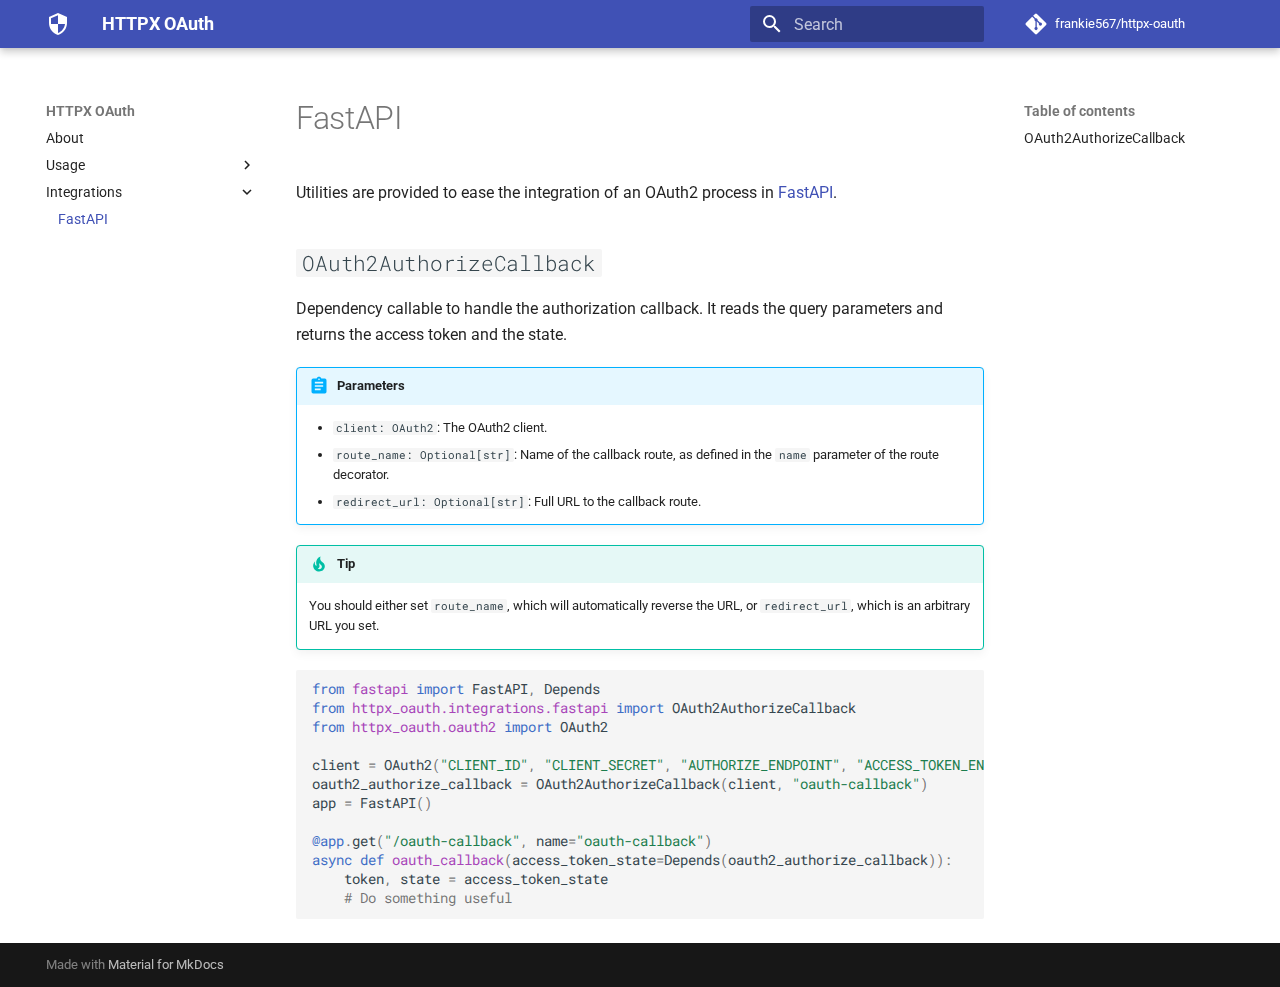
==== fastapi/index.html @ 07e378e4 "Automated deployment: Wed May 15 05:52:45 UTC 2024 f6a1a8c333d5b044964be943998953d3e62684d3" ====
<!doctype html>
<html lang="en" class="no-js">
  <head>
    
      <meta charset="utf-8">
      <meta name="viewport" content="width=device-width,initial-scale=1">
      
        <meta name="description" content="Async OAuth client using HTTPX">
      
      
      
      
        <link rel="prev" href="../oauth2/">
      
      
      
      <link rel="icon" href="../assets/images/favicon.png">
      <meta name="generator" content="mkdocs-1.6.0, mkdocs-material-9.5.22">
    
    
      
        <title>FastAPI - HTTPX OAuth</title>
      
    
    
      <link rel="stylesheet" href="../assets/stylesheets/main.732c4fb1.min.css">
      
        
        <link rel="stylesheet" href="../assets/stylesheets/palette.06af60db.min.css">
      
      


    
    
      
    
    
      
        
        
        <link rel="preconnect" href="https://fonts.gstatic.com" crossorigin>
        <link rel="stylesheet" href="https://fonts.googleapis.com/css?family=Roboto:300,300i,400,400i,700,700i%7CRoboto+Mono:400,400i,700,700i&display=fallback">
        <style>:root{--md-text-font:"Roboto";--md-code-font:"Roboto Mono"}</style>
      
    
    
    <script>__md_scope=new URL("..",location),__md_hash=e=>[...e].reduce((e,_)=>(e<<5)-e+_.charCodeAt(0),0),__md_get=(e,_=localStorage,t=__md_scope)=>JSON.parse(_.getItem(t.pathname+"."+e)),__md_set=(e,_,t=localStorage,a=__md_scope)=>{try{t.setItem(a.pathname+"."+e,JSON.stringify(_))}catch(e){}}</script>
    
      

    
    
    
  </head>
  
  
    
    
    
    
    
    <body dir="ltr" data-md-color-scheme="default" data-md-color-primary="blue-grey" data-md-color-accent="red">
  
    
    <input class="md-toggle" data-md-toggle="drawer" type="checkbox" id="__drawer" autocomplete="off">
    <input class="md-toggle" data-md-toggle="search" type="checkbox" id="__search" autocomplete="off">
    <label class="md-overlay" for="__drawer"></label>
    <div data-md-component="skip">
      
        
        <a href="#fastapi" class="md-skip">
          Skip to content
        </a>
      
    </div>
    <div data-md-component="announce">
      
    </div>
    
    
      

  

<header class="md-header md-header--shadow" data-md-component="header">
  <nav class="md-header__inner md-grid" aria-label="Header">
    <a href=".." title="HTTPX OAuth" class="md-header__button md-logo" aria-label="HTTPX OAuth" data-md-component="logo">
      
  
  <svg xmlns="http://www.w3.org/2000/svg" viewBox="0 0 24 24"><path d="M12 12h7c-.53 4.11-3.28 7.78-7 8.92V12H5V6.3l7-3.11M12 1 3 5v6c0 5.55 3.84 10.73 9 12 5.16-1.27 9-6.45 9-12V5l-9-4Z"/></svg>

    </a>
    <label class="md-header__button md-icon" for="__drawer">
      
      <svg xmlns="http://www.w3.org/2000/svg" viewBox="0 0 24 24"><path d="M3 6h18v2H3V6m0 5h18v2H3v-2m0 5h18v2H3v-2Z"/></svg>
    </label>
    <div class="md-header__title" data-md-component="header-title">
      <div class="md-header__ellipsis">
        <div class="md-header__topic">
          <span class="md-ellipsis">
            HTTPX OAuth
          </span>
        </div>
        <div class="md-header__topic" data-md-component="header-topic">
          <span class="md-ellipsis">
            
              FastAPI
            
          </span>
        </div>
      </div>
    </div>
    
      
    
    
    
    
      <label class="md-header__button md-icon" for="__search">
        
        <svg xmlns="http://www.w3.org/2000/svg" viewBox="0 0 24 24"><path d="M9.5 3A6.5 6.5 0 0 1 16 9.5c0 1.61-.59 3.09-1.56 4.23l.27.27h.79l5 5-1.5 1.5-5-5v-.79l-.27-.27A6.516 6.516 0 0 1 9.5 16 6.5 6.5 0 0 1 3 9.5 6.5 6.5 0 0 1 9.5 3m0 2C7 5 5 7 5 9.5S7 14 9.5 14 14 12 14 9.5 12 5 9.5 5Z"/></svg>
      </label>
      <div class="md-search" data-md-component="search" role="dialog">
  <label class="md-search__overlay" for="__search"></label>
  <div class="md-search__inner" role="search">
    <form class="md-search__form" name="search">
      <input type="text" class="md-search__input" name="query" aria-label="Search" placeholder="Search" autocapitalize="off" autocorrect="off" autocomplete="off" spellcheck="false" data-md-component="search-query" required>
      <label class="md-search__icon md-icon" for="__search">
        
        <svg xmlns="http://www.w3.org/2000/svg" viewBox="0 0 24 24"><path d="M9.5 3A6.5 6.5 0 0 1 16 9.5c0 1.61-.59 3.09-1.56 4.23l.27.27h.79l5 5-1.5 1.5-5-5v-.79l-.27-.27A6.516 6.516 0 0 1 9.5 16 6.5 6.5 0 0 1 3 9.5 6.5 6.5 0 0 1 9.5 3m0 2C7 5 5 7 5 9.5S7 14 9.5 14 14 12 14 9.5 12 5 9.5 5Z"/></svg>
        
        <svg xmlns="http://www.w3.org/2000/svg" viewBox="0 0 24 24"><path d="M20 11v2H8l5.5 5.5-1.42 1.42L4.16 12l7.92-7.92L13.5 5.5 8 11h12Z"/></svg>
      </label>
      <nav class="md-search__options" aria-label="Search">
        
        <button type="reset" class="md-search__icon md-icon" title="Clear" aria-label="Clear" tabindex="-1">
          
          <svg xmlns="http://www.w3.org/2000/svg" viewBox="0 0 24 24"><path d="M19 6.41 17.59 5 12 10.59 6.41 5 5 6.41 10.59 12 5 17.59 6.41 19 12 13.41 17.59 19 19 17.59 13.41 12 19 6.41Z"/></svg>
        </button>
      </nav>
      
    </form>
    <div class="md-search__output">
      <div class="md-search__scrollwrap" data-md-scrollfix>
        <div class="md-search-result" data-md-component="search-result">
          <div class="md-search-result__meta">
            Initializing search
          </div>
          <ol class="md-search-result__list" role="presentation"></ol>
        </div>
      </div>
    </div>
  </div>
</div>
    
    
      <div class="md-header__source">
        <a href="https://github.com/frankie567/httpx-oauth" title="Go to repository" class="md-source" data-md-component="source">
  <div class="md-source__icon md-icon">
    
    <svg xmlns="http://www.w3.org/2000/svg" viewBox="0 0 448 512"><!--! Font Awesome Free 6.5.2 by @fontawesome - https://fontawesome.com License - https://fontawesome.com/license/free (Icons: CC BY 4.0, Fonts: SIL OFL 1.1, Code: MIT License) Copyright 2024 Fonticons, Inc.--><path d="M439.55 236.05 244 40.45a28.87 28.87 0 0 0-40.81 0l-40.66 40.63 51.52 51.52c27.06-9.14 52.68 16.77 43.39 43.68l49.66 49.66c34.23-11.8 61.18 31 35.47 56.69-26.49 26.49-70.21-2.87-56-37.34L240.22 199v121.85c25.3 12.54 22.26 41.85 9.08 55a34.34 34.34 0 0 1-48.55 0c-17.57-17.6-11.07-46.91 11.25-56v-123c-20.8-8.51-24.6-30.74-18.64-45L142.57 101 8.45 235.14a28.86 28.86 0 0 0 0 40.81l195.61 195.6a28.86 28.86 0 0 0 40.8 0l194.69-194.69a28.86 28.86 0 0 0 0-40.81z"/></svg>
  </div>
  <div class="md-source__repository">
    frankie567/httpx-oauth
  </div>
</a>
      </div>
    
  </nav>
  
</header>
    
    <div class="md-container" data-md-component="container">
      
      
        
          
        
      
      <main class="md-main" data-md-component="main">
        <div class="md-main__inner md-grid">
          
            
              
              <div class="md-sidebar md-sidebar--primary" data-md-component="sidebar" data-md-type="navigation" >
                <div class="md-sidebar__scrollwrap">
                  <div class="md-sidebar__inner">
                    



<nav class="md-nav md-nav--primary" aria-label="Navigation" data-md-level="0">
  <label class="md-nav__title" for="__drawer">
    <a href=".." title="HTTPX OAuth" class="md-nav__button md-logo" aria-label="HTTPX OAuth" data-md-component="logo">
      
  
  <svg xmlns="http://www.w3.org/2000/svg" viewBox="0 0 24 24"><path d="M12 12h7c-.53 4.11-3.28 7.78-7 8.92V12H5V6.3l7-3.11M12 1 3 5v6c0 5.55 3.84 10.73 9 12 5.16-1.27 9-6.45 9-12V5l-9-4Z"/></svg>

    </a>
    HTTPX OAuth
  </label>
  
    <div class="md-nav__source">
      <a href="https://github.com/frankie567/httpx-oauth" title="Go to repository" class="md-source" data-md-component="source">
  <div class="md-source__icon md-icon">
    
    <svg xmlns="http://www.w3.org/2000/svg" viewBox="0 0 448 512"><!--! Font Awesome Free 6.5.2 by @fontawesome - https://fontawesome.com License - https://fontawesome.com/license/free (Icons: CC BY 4.0, Fonts: SIL OFL 1.1, Code: MIT License) Copyright 2024 Fonticons, Inc.--><path d="M439.55 236.05 244 40.45a28.87 28.87 0 0 0-40.81 0l-40.66 40.63 51.52 51.52c27.06-9.14 52.68 16.77 43.39 43.68l49.66 49.66c34.23-11.8 61.18 31 35.47 56.69-26.49 26.49-70.21-2.87-56-37.34L240.22 199v121.85c25.3 12.54 22.26 41.85 9.08 55a34.34 34.34 0 0 1-48.55 0c-17.57-17.6-11.07-46.91 11.25-56v-123c-20.8-8.51-24.6-30.74-18.64-45L142.57 101 8.45 235.14a28.86 28.86 0 0 0 0 40.81l195.61 195.6a28.86 28.86 0 0 0 40.8 0l194.69-194.69a28.86 28.86 0 0 0 0-40.81z"/></svg>
  </div>
  <div class="md-source__repository">
    frankie567/httpx-oauth
  </div>
</a>
    </div>
  
  <ul class="md-nav__list" data-md-scrollfix>
    
      
      
  
  
  
  
    <li class="md-nav__item">
      <a href=".." class="md-nav__link">
        
  
  <span class="md-ellipsis">
    About
  </span>
  

      </a>
    </li>
  

    
      
      
  
  
  
  
    
    
    
    
    <li class="md-nav__item md-nav__item--nested">
      
        
        
        <input class="md-nav__toggle md-toggle " type="checkbox" id="__nav_2" >
        
          
          <label class="md-nav__link" for="__nav_2" id="__nav_2_label" tabindex="0">
            
  
  <span class="md-ellipsis">
    Usage
  </span>
  

            <span class="md-nav__icon md-icon"></span>
          </label>
        
        <nav class="md-nav" data-md-level="1" aria-labelledby="__nav_2_label" aria-expanded="false">
          <label class="md-nav__title" for="__nav_2">
            <span class="md-nav__icon md-icon"></span>
            Usage
          </label>
          <ul class="md-nav__list" data-md-scrollfix>
            
              
                
  
  
  
  
    <li class="md-nav__item">
      <a href="../oauth2/" class="md-nav__link">
        
  
  <span class="md-ellipsis">
    OAuth2
  </span>
  

      </a>
    </li>
  

              
            
          </ul>
        </nav>
      
    </li>
  

    
      
      
  
  
    
  
  
  
    
    
    
    
    <li class="md-nav__item md-nav__item--active md-nav__item--nested">
      
        
        
        <input class="md-nav__toggle md-toggle " type="checkbox" id="__nav_3" checked>
        
          
          <label class="md-nav__link" for="__nav_3" id="__nav_3_label" tabindex="0">
            
  
  <span class="md-ellipsis">
    Integrations
  </span>
  

            <span class="md-nav__icon md-icon"></span>
          </label>
        
        <nav class="md-nav" data-md-level="1" aria-labelledby="__nav_3_label" aria-expanded="true">
          <label class="md-nav__title" for="__nav_3">
            <span class="md-nav__icon md-icon"></span>
            Integrations
          </label>
          <ul class="md-nav__list" data-md-scrollfix>
            
              
                
  
  
    
  
  
  
    <li class="md-nav__item md-nav__item--active">
      
      <input class="md-nav__toggle md-toggle" type="checkbox" id="__toc">
      
      
        
      
      
        <label class="md-nav__link md-nav__link--active" for="__toc">
          
  
  <span class="md-ellipsis">
    FastAPI
  </span>
  

          <span class="md-nav__icon md-icon"></span>
        </label>
      
      <a href="./" class="md-nav__link md-nav__link--active">
        
  
  <span class="md-ellipsis">
    FastAPI
  </span>
  

      </a>
      
        

<nav class="md-nav md-nav--secondary" aria-label="Table of contents">
  
  
  
    
  
  
    <label class="md-nav__title" for="__toc">
      <span class="md-nav__icon md-icon"></span>
      Table of contents
    </label>
    <ul class="md-nav__list" data-md-component="toc" data-md-scrollfix>
      
        <li class="md-nav__item">
  <a href="#oauth2authorizecallback" class="md-nav__link">
    <span class="md-ellipsis">
      OAuth2AuthorizeCallback
    </span>
  </a>
  
</li>
      
    </ul>
  
</nav>
      
    </li>
  

              
            
          </ul>
        </nav>
      
    </li>
  

    
  </ul>
</nav>
                  </div>
                </div>
              </div>
            
            
              
              <div class="md-sidebar md-sidebar--secondary" data-md-component="sidebar" data-md-type="toc" >
                <div class="md-sidebar__scrollwrap">
                  <div class="md-sidebar__inner">
                    

<nav class="md-nav md-nav--secondary" aria-label="Table of contents">
  
  
  
    
  
  
    <label class="md-nav__title" for="__toc">
      <span class="md-nav__icon md-icon"></span>
      Table of contents
    </label>
    <ul class="md-nav__list" data-md-component="toc" data-md-scrollfix>
      
        <li class="md-nav__item">
  <a href="#oauth2authorizecallback" class="md-nav__link">
    <span class="md-ellipsis">
      OAuth2AuthorizeCallback
    </span>
  </a>
  
</li>
      
    </ul>
  
</nav>
                  </div>
                </div>
              </div>
            
          
          
            <div class="md-content" data-md-component="content">
              <article class="md-content__inner md-typeset">
                
                  


<h1 id="fastapi">FastAPI<a class="headerlink" href="#fastapi" title="Permanent link">&para;</a></h1>
<p>Utilities are provided to ease the integration of an OAuth2 process in <a href="https://fastapi.tiangolo.com/">FastAPI</a>.</p>
<h2 id="oauth2authorizecallback"><code>OAuth2AuthorizeCallback</code><a class="headerlink" href="#oauth2authorizecallback" title="Permanent link">&para;</a></h2>
<p>Dependency callable to handle the authorization callback. It reads the query parameters and returns the access token and the state.</p>
<div class="admonition abstract">
<p class="admonition-title">Parameters</p>
<ul>
<li><code>client: OAuth2</code>: The OAuth2 client.</li>
<li><code>route_name: Optional[str]</code>: Name of the callback route, as defined in the <code>name</code> parameter of the route decorator.</li>
<li><code>redirect_url: Optional[str]</code>: Full URL to the callback route.</li>
</ul>
</div>
<div class="admonition tip">
<p class="admonition-title">Tip</p>
<p>You should either set <code>route_name</code>, which will automatically reverse the URL, or <code>redirect_url</code>, which is an arbitrary URL you set.</p>
</div>
<div class="highlight"><pre><span></span><code><span class="kn">from</span> <span class="nn">fastapi</span> <span class="kn">import</span> <span class="n">FastAPI</span><span class="p">,</span> <span class="n">Depends</span>
<span class="kn">from</span> <span class="nn">httpx_oauth.integrations.fastapi</span> <span class="kn">import</span> <span class="n">OAuth2AuthorizeCallback</span>
<span class="kn">from</span> <span class="nn">httpx_oauth.oauth2</span> <span class="kn">import</span> <span class="n">OAuth2</span>

<span class="n">client</span> <span class="o">=</span> <span class="n">OAuth2</span><span class="p">(</span><span class="s2">&quot;CLIENT_ID&quot;</span><span class="p">,</span> <span class="s2">&quot;CLIENT_SECRET&quot;</span><span class="p">,</span> <span class="s2">&quot;AUTHORIZE_ENDPOINT&quot;</span><span class="p">,</span> <span class="s2">&quot;ACCESS_TOKEN_ENDPOINT&quot;</span><span class="p">)</span>
<span class="n">oauth2_authorize_callback</span> <span class="o">=</span> <span class="n">OAuth2AuthorizeCallback</span><span class="p">(</span><span class="n">client</span><span class="p">,</span> <span class="s2">&quot;oauth-callback&quot;</span><span class="p">)</span>
<span class="n">app</span> <span class="o">=</span> <span class="n">FastAPI</span><span class="p">()</span>

<span class="nd">@app</span><span class="o">.</span><span class="n">get</span><span class="p">(</span><span class="s2">&quot;/oauth-callback&quot;</span><span class="p">,</span> <span class="n">name</span><span class="o">=</span><span class="s2">&quot;oauth-callback&quot;</span><span class="p">)</span>
<span class="k">async</span> <span class="k">def</span> <span class="nf">oauth_callback</span><span class="p">(</span><span class="n">access_token_state</span><span class="o">=</span><span class="n">Depends</span><span class="p">(</span><span class="n">oauth2_authorize_callback</span><span class="p">)):</span>
    <span class="n">token</span><span class="p">,</span> <span class="n">state</span> <span class="o">=</span> <span class="n">access_token_state</span>
    <span class="c1"># Do something useful</span>
</code></pre></div>












                
              </article>
            </div>
          
          
<script>var target=document.getElementById(location.hash.slice(1));target&&target.name&&(target.checked=target.name.startsWith("__tabbed_"))</script>
        </div>
        
      </main>
      
        <footer class="md-footer">
  
  <div class="md-footer-meta md-typeset">
    <div class="md-footer-meta__inner md-grid">
      <div class="md-copyright">
  
  
    Made with
    <a href="https://squidfunk.github.io/mkdocs-material/" target="_blank" rel="noopener">
      Material for MkDocs
    </a>
  
</div>
      
    </div>
  </div>
</footer>
      
    </div>
    <div class="md-dialog" data-md-component="dialog">
      <div class="md-dialog__inner md-typeset"></div>
    </div>
    
    
    <script id="__config" type="application/json">{"base": "..", "features": [], "search": "../assets/javascripts/workers/search.b8dbb3d2.min.js", "translations": {"clipboard.copied": "Copied to clipboard", "clipboard.copy": "Copy to clipboard", "search.result.more.one": "1 more on this page", "search.result.more.other": "# more on this page", "search.result.none": "No matching documents", "search.result.one": "1 matching document", "search.result.other": "# matching documents", "search.result.placeholder": "Type to start searching", "search.result.term.missing": "Missing", "select.version": "Select version"}}</script>
    
    
      <script src="../assets/javascripts/bundle.5cfa9459.min.js"></script>
      
    
  </body>
</html>
---- assets/stylesheets/main.732c4fb1.min.css ----
@charset "UTF-8";html{-webkit-text-size-adjust:none;-moz-text-size-adjust:none;text-size-adjust:none;box-sizing:border-box}*,:after,:before{box-sizing:inherit}@media (prefers-reduced-motion){*,:after,:before{transition:none!important}}body{margin:0}a,button,input,label{-webkit-tap-highlight-color:transparent}a{color:inherit;text-decoration:none}hr{border:0;box-sizing:initial;display:block;height:.05rem;overflow:visible;padding:0}small{font-size:80%}sub,sup{line-height:1em}img{border-style:none}table{border-collapse:initial;border-spacing:0}td,th{font-weight:400;vertical-align:top}button{background:#0000;border:0;font-family:inherit;font-size:inherit;margin:0;padding:0}input{border:0;outline:none}:root{--md-primary-fg-color:#4051b5;--md-primary-fg-color--light:#5d6cc0;--md-primary-fg-color--dark:#303fa1;--md-primary-bg-color:#fff;--md-primary-bg-color--light:#ffffffb3;--md-accent-fg-color:#526cfe;--md-accent-fg-color--transparent:#526cfe1a;--md-accent-bg-color:#fff;--md-accent-bg-color--light:#ffffffb3}[data-md-color-scheme=default]{color-scheme:light}[data-md-color-scheme=default] img[src$="#gh-dark-mode-only"],[data-md-color-scheme=default] img[src$="#only-dark"]{display:none}:root,[data-md-color-scheme=default]{--md-hue:225deg;--md-default-fg-color:#000000de;--md-default-fg-color--light:#0000008a;--md-default-fg-color--lighter:#00000052;--md-default-fg-color--lightest:#00000012;--md-default-bg-color:#fff;--md-default-bg-color--light:#ffffffb3;--md-default-bg-color--lighter:#ffffff4d;--md-default-bg-color--lightest:#ffffff1f;--md-code-fg-color:#36464e;--md-code-bg-color:#f5f5f5;--md-code-hl-color:#4287ff;--md-code-hl-color--light:#4287ff1a;--md-code-hl-number-color:#d52a2a;--md-code-hl-special-color:#db1457;--md-code-hl-function-color:#a846b9;--md-code-hl-constant-color:#6e59d9;--md-code-hl-keyword-color:#3f6ec6;--md-code-hl-string-color:#1c7d4d;--md-code-hl-name-color:var(--md-code-fg-color);--md-code-hl-operator-color:var(--md-default-fg-color--light);--md-code-hl-punctuation-color:var(--md-default-fg-color--light);--md-code-hl-comment-color:var(--md-default-fg-color--light);--md-code-hl-generic-color:var(--md-default-fg-color--light);--md-code-hl-variable-color:var(--md-default-fg-color--light);--md-typeset-color:var(--md-default-fg-color);--md-typeset-a-color:var(--md-primary-fg-color);--md-typeset-del-color:#f5503d26;--md-typeset-ins-color:#0bd57026;--md-typeset-kbd-color:#fafafa;--md-typeset-kbd-accent-color:#fff;--md-typeset-kbd-border-color:#b8b8b8;--md-typeset-mark-color:#ffff0080;--md-typeset-table-color:#0000001f;--md-typeset-table-color--light:rgba(0,0,0,.035);--md-admonition-fg-color:var(--md-default-fg-color);--md-admonition-bg-color:var(--md-default-bg-color);--md-warning-fg-color:#000000de;--md-warning-bg-color:#ff9;--md-footer-fg-color:#fff;--md-footer-fg-color--light:#ffffffb3;--md-footer-fg-color--lighter:#ffffff73;--md-footer-bg-color:#000000de;--md-footer-bg-color--dark:#00000052;--md-shadow-z1:0 0.2rem 0.5rem #0000000d,0 0 0.05rem #0000001a;--md-shadow-z2:0 0.2rem 0.5rem #0000001a,0 0 0.05rem #00000040;--md-shadow-z3:0 0.2rem 0.5rem #0003,0 0 0.05rem #00000059}.md-icon svg{fill:currentcolor;display:block;height:1.2rem;width:1.2rem}body{-webkit-font-smoothing:antialiased;-moz-osx-font-smoothing:grayscale;--md-text-font-family:var(--md-text-font,_),-apple-system,BlinkMacSystemFont,Helvetica,Arial,sans-serif;--md-code-font-family:var(--md-code-font,_),SFMono-Regular,Consolas,Menlo,monospace}aside,body,input{font-feature-settings:"kern","liga";color:var(--md-typeset-color);font-family:var(--md-text-font-family)}code,kbd,pre{font-feature-settings:"kern";font-family:var(--md-code-font-family)}:root{--md-typeset-table-sort-icon:url('data:image/svg+xml;charset=utf-8,<svg xmlns="http://www.w3.org/2000/svg" viewBox="0 0 24 24"><path d="m18 21-4-4h3V7h-3l4-4 4 4h-3v10h3M2 19v-2h10v2M2 13v-2h7v2M2 7V5h4v2H2Z"/></svg>');--md-typeset-table-sort-icon--asc:url('data:image/svg+xml;charset=utf-8,<svg xmlns="http://www.w3.org/2000/svg" viewBox="0 0 24 24"><path d="M19 17h3l-4 4-4-4h3V3h2M2 17h10v2H2M6 5v2H2V5m0 6h7v2H2v-2Z"/></svg>');--md-typeset-table-sort-icon--desc:url('data:image/svg+xml;charset=utf-8,<svg xmlns="http://www.w3.org/2000/svg" viewBox="0 0 24 24"><path d="M19 7h3l-4-4-4 4h3v14h2M2 17h10v2H2M6 5v2H2V5m0 6h7v2H2v-2Z"/></svg>')}.md-typeset{-webkit-print-color-adjust:exact;color-adjust:exact;font-size:.8rem;line-height:1.6}@media print{.md-typeset{font-size:.68rem}}.md-typeset blockquote,.md-typeset dl,.md-typeset figure,.md-typeset ol,.md-typeset pre,.md-typeset ul{margin-bottom:1em;margin-top:1em}.md-typeset h1{color:var(--md-default-fg-color--light);font-size:2em;line-height:1.3;margin:0 0 1.25em}.md-typeset h1,.md-typeset h2{font-weight:300;letter-spacing:-.01em}.md-typeset h2{font-size:1.5625em;line-height:1.4;margin:1.6em 0 .64em}.md-typeset h3{font-size:1.25em;font-weight:400;letter-spacing:-.01em;line-height:1.5;margin:1.6em 0 .8em}.md-typeset h2+h3{margin-top:.8em}.md-typeset h4{font-weight:700;letter-spacing:-.01em;margin:1em 0}.md-typeset h5,.md-typeset h6{color:var(--md-default-fg-color--light);font-size:.8em;font-weight:700;letter-spacing:-.01em;margin:1.25em 0}.md-typeset h5{text-transform:uppercase}.md-typeset hr{border-bottom:.05rem solid var(--md-default-fg-color--lightest);display:flow-root;margin:1.5em 0}.md-typeset a{color:var(--md-typeset-a-color);word-break:break-word}.md-typeset a,.md-typeset a:before{transition:color 125ms}.md-typeset a:focus,.md-typeset a:hover{color:var(--md-accent-fg-color)}.md-typeset a:focus code,.md-typeset a:hover code{background-color:var(--md-accent-fg-color--transparent)}.md-typeset a code{color:currentcolor;transition:background-color 125ms}.md-typeset a.focus-visible{outline-color:var(--md-accent-fg-color);outline-offset:.2rem}.md-typeset code,.md-typeset kbd,.md-typeset pre{color:var(--md-code-fg-color);direction:ltr;font-variant-ligatures:none}@media print{.md-typeset code,.md-typeset kbd,.md-typeset pre{white-space:pre-wrap}}.md-typeset code{background-color:var(--md-code-bg-color);border-radius:.1rem;-webkit-box-decoration-break:clone;box-decoration-break:clone;font-size:.85em;padding:0 .2941176471em;word-break:break-word}.md-typeset code:not(.focus-visible){-webkit-tap-highlight-color:transparent;outline:none}.md-typeset pre{display:flow-root;line-height:1.4;position:relative}.md-typeset pre>code{-webkit-box-decoration-break:slice;box-decoration-break:slice;box-shadow:none;display:block;margin:0;outline-color:var(--md-accent-fg-color);overflow:auto;padding:.7720588235em 1.1764705882em;scrollbar-color:var(--md-default-fg-color--lighter) #0000;scrollbar-width:thin;touch-action:auto;word-break:normal}.md-typeset pre>code:hover{scrollbar-color:var(--md-accent-fg-color) #0000}.md-typeset pre>code::-webkit-scrollbar{height:.2rem;width:.2rem}.md-typeset pre>code::-webkit-scrollbar-thumb{background-color:var(--md-default-fg-color--lighter)}.md-typeset pre>code::-webkit-scrollbar-thumb:hover{background-color:var(--md-accent-fg-color)}.md-typeset kbd{background-color:var(--md-typeset-kbd-color);border-radius:.1rem;box-shadow:0 .1rem 0 .05rem var(--md-typeset-kbd-border-color),0 .1rem 0 var(--md-typeset-kbd-border-color),0 -.1rem .2rem var(--md-typeset-kbd-accent-color) inset;color:var(--md-default-fg-color);display:inline-block;font-size:.75em;padding:0 .6666666667em;vertical-align:text-top;word-break:break-word}.md-typeset mark{background-color:var(--md-typeset-mark-color);-webkit-box-decoration-break:clone;box-decoration-break:clone;color:inherit;word-break:break-word}.md-typeset abbr{border-bottom:.05rem dotted var(--md-default-fg-color--light);cursor:help;text-decoration:none}.md-typeset small{opacity:.75}[dir=ltr] .md-typeset sub,[dir=ltr] .md-typeset sup{margin-left:.078125em}[dir=rtl] .md-typeset sub,[dir=rtl] .md-typeset sup{margin-right:.078125em}[dir=ltr] .md-typeset blockquote{padding-left:.6rem}[dir=rtl] .md-typeset blockquote{padding-right:.6rem}[dir=ltr] .md-typeset blockquote{border-left:.2rem solid var(--md-default-fg-color--lighter)}[dir=rtl] .md-typeset blockquote{border-right:.2rem solid var(--md-default-fg-color--lighter)}.md-typeset blockquote{color:var(--md-default-fg-color--light);margin-left:0;margin-right:0}.md-typeset ul{list-style-type:disc}[dir=ltr] .md-typeset ol,[dir=ltr] .md-typeset ul{margin-left:.625em}[dir=rtl] .md-typeset ol,[dir=rtl] .md-typeset ul{margin-right:.625em}.md-typeset ol,.md-typeset ul{padding:0}.md-typeset ol:not([hidden]),.md-typeset ul:not([hidden]){display:flow-root}.md-typeset ol ol,.md-typeset ul ol{list-style-type:lower-alpha}.md-typeset ol ol ol,.md-typeset ul ol ol{list-style-type:lower-roman}[dir=ltr] .md-typeset ol li,[dir=ltr] .md-typeset ul li{margin-left:1.25em}[dir=rtl] .md-typeset ol li,[dir=rtl] .md-typeset ul li{margin-right:1.25em}.md-typeset ol li,.md-typeset ul li{margin-bottom:.5em}.md-typeset ol li blockquote,.md-typeset ol li p,.md-typeset ul li blockquote,.md-typeset ul li p{margin:.5em 0}.md-typeset ol li:last-child,.md-typeset ul li:last-child{margin-bottom:0}[dir=ltr] .md-typeset ol li ol,[dir=ltr] .md-typeset ol li ul,[dir=ltr] .md-typeset ul li ol,[dir=ltr] .md-typeset ul li ul{margin-left:.625em}[dir=rtl] .md-typeset ol li ol,[dir=rtl] .md-typeset ol li ul,[dir=rtl] .md-typeset ul li ol,[dir=rtl] .md-typeset ul li ul{margin-right:.625em}.md-typeset ol li ol,.md-typeset ol li ul,.md-typeset ul li ol,.md-typeset ul li ul{margin-bottom:.5em;margin-top:.5em}[dir=ltr] .md-typeset dd{margin-left:1.875em}[dir=rtl] .md-typeset dd{margin-right:1.875em}.md-typeset dd{margin-bottom:1.5em;margin-top:1em}.md-typeset img,.md-typeset svg,.md-typeset video{height:auto;max-width:100%}.md-typeset img[align=left]{margin:1em 1em 1em 0}.md-typeset img[align=right]{margin:1em 0 1em 1em}.md-typeset img[align]:only-child{margin-top:0}.md-typeset figure{display:flow-root;margin:1em auto;max-width:100%;text-align:center;width:-moz-fit-content;width:fit-content}.md-typeset figure img{display:block;margin:0 auto}.md-typeset figcaption{font-style:italic;margin:1em auto;max-width:24rem}.md-typeset iframe{max-width:100%}.md-typeset table:not([class]){background-color:var(--md-default-bg-color);border:.05rem solid var(--md-typeset-table-color);border-radius:.1rem;display:inline-block;font-size:.64rem;max-width:100%;overflow:auto;touch-action:auto}@media print{.md-typeset table:not([class]){display:table}}.md-typeset table:not([class])+*{margin-top:1.5em}.md-typeset table:not([class]) td>:first-child,.md-typeset table:not([class]) th>:first-child{margin-top:0}.md-typeset table:not([class]) td>:last-child,.md-typeset table:not([class]) th>:last-child{margin-bottom:0}.md-typeset table:not([class]) td:not([align]),.md-typeset table:not([class]) th:not([align]){text-align:left}[dir=rtl] .md-typeset table:not([class]) td:not([align]),[dir=rtl] .md-typeset table:not([class]) th:not([align]){text-align:right}.md-typeset table:not([class]) th{font-weight:700;min-width:5rem;padding:.9375em 1.25em;vertical-align:top}.md-typeset table:not([class]) td{border-top:.05rem solid var(--md-typeset-table-color);padding:.9375em 1.25em;vertical-align:top}.md-typeset table:not([class]) tbody tr{transition:background-color 125ms}.md-typeset table:not([class]) tbody tr:hover{background-color:var(--md-typeset-table-color--light);box-shadow:0 .05rem 0 var(--md-default-bg-color) inset}.md-typeset table:not([class]) a{word-break:normal}.md-typeset table th[role=columnheader]{cursor:pointer}[dir=ltr] .md-typeset table th[role=columnheader]:after{margin-left:.5em}[dir=rtl] .md-typeset table th[role=columnheader]:after{margin-right:.5em}.md-typeset table th[role=columnheader]:after{content:"";display:inline-block;height:1.2em;-webkit-mask-image:var(--md-typeset-table-sort-icon);mask-image:var(--md-typeset-table-sort-icon);-webkit-mask-repeat:no-repeat;mask-repeat:no-repeat;-webkit-mask-size:contain;mask-size:contain;transition:background-color 125ms;vertical-align:text-bottom;width:1.2em}.md-typeset table th[role=columnheader]:hover:after{background-color:var(--md-default-fg-color--lighter)}.md-typeset table th[role=columnheader][aria-sort=ascending]:after{background-color:var(--md-default-fg-color--light);-webkit-mask-image:var(--md-typeset-table-sort-icon--asc);mask-image:var(--md-typeset-table-sort-icon--asc)}.md-typeset table th[role=columnheader][aria-sort=descending]:after{background-color:var(--md-default-fg-color--light);-webkit-mask-image:var(--md-typeset-table-sort-icon--desc);mask-image:var(--md-typeset-table-sort-icon--desc)}.md-typeset__scrollwrap{margin:1em -.8rem;overflow-x:auto;touch-action:auto}.md-typeset__table{display:inline-block;margin-bottom:.5em;padding:0 .8rem}@media print{.md-typeset__table{display:block}}html .md-typeset__table table{display:table;margin:0;overflow:hidden;width:100%}@media screen and (max-width:44.984375em){.md-content__inner>pre{margin:1em -.8rem}.md-content__inner>pre code{border-radius:0}}.md-typeset .md-author{border-radius:100%;display:block;flex-shrink:0;height:1.6rem;overflow:hidden;position:relative;transition:color 125ms,transform 125ms;width:1.6rem}.md-typeset .md-author img{display:block}.md-typeset .md-author--more{background:var(--md-default-fg-color--lightest);color:var(--md-default-fg-color--lighter);font-size:.6rem;font-weight:700;line-height:1.6rem;text-align:center}.md-typeset .md-author--long{height:2.4rem;width:2.4rem}.md-typeset a.md-author{transform:scale(1)}.md-typeset a.md-author img{border-radius:100%;filter:grayscale(100%) opacity(75%);transition:filter 125ms}.md-typeset a.md-author:focus,.md-typeset a.md-author:hover{transform:scale(1.1);z-index:1}.md-typeset a.md-author:focus img,.md-typeset a.md-author:hover img{filter:grayscale(0)}.md-banner{background-color:var(--md-footer-bg-color);color:var(--md-footer-fg-color);overflow:auto}@media print{.md-banner{display:none}}.md-banner--warning{background-color:var(--md-warning-bg-color);color:var(--md-warning-fg-color)}.md-banner__inner{font-size:.7rem;margin:.6rem auto;padding:0 .8rem}[dir=ltr] .md-banner__button{float:right}[dir=rtl] .md-banner__button{float:left}.md-banner__button{color:inherit;cursor:pointer;transition:opacity .25s}.no-js .md-banner__button{display:none}.md-banner__button:hover{opacity:.7}html{font-size:125%;height:100%;overflow-x:hidden}@media screen and (min-width:100em){html{font-size:137.5%}}@media screen and (min-width:125em){html{font-size:150%}}body{background-color:var(--md-default-bg-color);display:flex;flex-direction:column;font-size:.5rem;min-height:100%;position:relative;width:100%}@media print{body{display:block}}@media screen and (max-width:59.984375em){body[data-md-scrolllock]{position:fixed}}.md-grid{margin-left:auto;margin-right:auto;max-width:61rem}.md-container{display:flex;flex-direction:column;flex-grow:1}@media print{.md-container{display:block}}.md-main{flex-grow:1}.md-main__inner{display:flex;height:100%;margin-top:1.5rem}.md-ellipsis{overflow:hidden;text-overflow:ellipsis}.md-toggle{display:none}.md-option{height:0;opacity:0;position:absolute;width:0}.md-option:checked+label:not([hidden]){display:block}.md-option.focus-visible+label{outline-color:var(--md-accent-fg-color);outline-style:auto}.md-skip{background-color:var(--md-default-fg-color);border-radius:.1rem;color:var(--md-default-bg-color);font-size:.64rem;margin:.5rem;opacity:0;outline-color:var(--md-accent-fg-color);padding:.3rem .5rem;position:fixed;transform:translateY(.4rem);z-index:-1}.md-skip:focus{opacity:1;transform:translateY(0);transition:transform .25s cubic-bezier(.4,0,.2,1),opacity 175ms 75ms;z-index:10}@page{margin:25mm}:root{--md-clipboard-icon:url('data:image/svg+xml;charset=utf-8,<svg xmlns="http://www.w3.org/2000/svg" viewBox="0 0 24 24"><path d="M19 21H8V7h11m0-2H8a2 2 0 0 0-2 2v14a2 2 0 0 0 2 2h11a2 2 0 0 0 2-2V7a2 2 0 0 0-2-2m-3-4H4a2 2 0 0 0-2 2v14h2V3h12V1Z"/></svg>')}.md-clipboard{border-radius:.1rem;color:var(--md-default-fg-color--lightest);cursor:pointer;height:1.5em;outline-color:var(--md-accent-fg-color);outline-offset:.1rem;position:absolute;right:.5em;top:.5em;transition:color .25s;width:1.5em;z-index:1}@media print{.md-clipboard{display:none}}.md-clipboard:not(.focus-visible){-webkit-tap-highlight-color:transparent;outline:none}:hover>.md-clipboard{color:var(--md-default-fg-color--light)}.md-clipboard:focus,.md-clipboard:hover{color:var(--md-accent-fg-color)}.md-clipboard:after{background-color:currentcolor;content:"";display:block;height:1.125em;margin:0 auto;-webkit-mask-image:var(--md-clipboard-icon);mask-image:var(--md-clipboard-icon);-webkit-mask-position:center;mask-position:center;-webkit-mask-repeat:no-repeat;mask-repeat:no-repeat;-webkit-mask-size:contain;mask-size:contain;width:1.125em}.md-clipboard--inline{cursor:pointer}.md-clipboard--inline code{transition:color .25s,background-color .25s}.md-clipboard--inline:focus code,.md-clipboard--inline:hover code{background-color:var(--md-accent-fg-color--transparent);color:var(--md-accent-fg-color)}.md-typeset .md-code__content{display:grid}@keyframes consent{0%{opacity:0;transform:translateY(100%)}to{opacity:1;transform:translateY(0)}}@keyframes overlay{0%{opacity:0}to{opacity:1}}.md-consent__overlay{animation:overlay .25s both;-webkit-backdrop-filter:blur(.1rem);backdrop-filter:blur(.1rem);background-color:#0000008a;height:100%;opacity:1;position:fixed;top:0;width:100%;z-index:5}.md-consent__inner{animation:consent .5s cubic-bezier(.1,.7,.1,1) both;background-color:var(--md-default-bg-color);border:0;border-radius:.1rem;bottom:0;box-shadow:0 0 .2rem #0000001a,0 .2rem .4rem #0003;max-height:100%;overflow:auto;padding:0;position:fixed;width:100%;z-index:5}.md-consent__form{padding:.8rem}.md-consent__settings{display:none;margin:1em 0}input:checked+.md-consent__settings{display:block}.md-consent__controls{margin-bottom:.8rem}.md-typeset .md-consent__controls .md-button{display:inline}@media screen and (max-width:44.984375em){.md-typeset .md-consent__controls .md-button{display:block;margin-top:.4rem;text-align:center;width:100%}}.md-consent label{cursor:pointer}.md-content{flex-grow:1;min-width:0}.md-content__inner{margin:0 .8rem 1.2rem;padding-top:.6rem}@media screen and (min-width:76.25em){[dir=ltr] .md-sidebar--primary:not([hidden])~.md-content>.md-content__inner{margin-left:1.2rem}[dir=ltr] .md-sidebar--secondary:not([hidden])~.md-content>.md-content__inner,[dir=rtl] .md-sidebar--primary:not([hidden])~.md-content>.md-content__inner{margin-right:1.2rem}[dir=rtl] .md-sidebar--secondary:not([hidden])~.md-content>.md-content__inner{margin-left:1.2rem}}.md-content__inner:before{content:"";display:block;height:.4rem}.md-content__inner>:last-child{margin-bottom:0}[dir=ltr] .md-content__button{float:right}[dir=rtl] .md-content__button{float:left}[dir=ltr] .md-content__button{margin-left:.4rem}[dir=rtl] .md-content__button{margin-right:.4rem}.md-content__button{margin:.4rem 0;padding:0}@media print{.md-content__button{display:none}}.md-typeset .md-content__button{color:var(--md-default-fg-color--lighter)}.md-content__button svg{display:inline;vertical-align:top}[dir=rtl] .md-content__button svg{transform:scaleX(-1)}[dir=ltr] .md-dialog{right:.8rem}[dir=rtl] .md-dialog{left:.8rem}.md-dialog{background-color:var(--md-default-fg-color);border-radius:.1rem;bottom:.8rem;box-shadow:var(--md-shadow-z3);min-width:11.1rem;opacity:0;padding:.4rem .6rem;pointer-events:none;position:fixed;transform:translateY(100%);transition:transform 0ms .4s,opacity .4s;z-index:4}@media print{.md-dialog{display:none}}.md-dialog--active{opacity:1;pointer-events:auto;transform:translateY(0);transition:transform .4s cubic-bezier(.075,.85,.175,1),opacity .4s}.md-dialog__inner{color:var(--md-default-bg-color);font-size:.7rem}.md-feedback{margin:2em 0 1em;text-align:center}.md-feedback fieldset{border:none;margin:0;padding:0}.md-feedback__title{font-weight:700;margin:1em auto}.md-feedback__inner{position:relative}.md-feedback__list{display:flex;flex-wrap:wrap;place-content:baseline center;position:relative}.md-feedback__list:hover .md-icon:not(:disabled){color:var(--md-default-fg-color--lighter)}:disabled .md-feedback__list{min-height:1.8rem}.md-feedback__icon{color:var(--md-default-fg-color--light);cursor:pointer;flex-shrink:0;margin:0 .1rem;transition:color 125ms}.md-feedback__icon:not(:disabled).md-icon:hover{color:var(--md-accent-fg-color)}.md-feedback__icon:disabled{color:var(--md-default-fg-color--lightest);pointer-events:none}.md-feedback__note{opacity:0;position:relative;transform:translateY(.4rem);transition:transform .4s cubic-bezier(.1,.7,.1,1),opacity .15s}.md-feedback__note>*{margin:0 auto;max-width:16rem}:disabled .md-feedback__note{opacity:1;transform:translateY(0)}.md-footer{background-color:var(--md-footer-bg-color);color:var(--md-footer-fg-color)}@media print{.md-footer{display:none}}.md-footer__inner{justify-content:space-between;overflow:auto;padding:.2rem}.md-footer__inner:not([hidden]){display:flex}.md-footer__link{align-items:end;display:flex;flex-grow:0.01;margin-bottom:.4rem;margin-top:1rem;max-width:100%;outline-color:var(--md-accent-fg-color);overflow:hidden;transition:opacity .25s}.md-footer__link:focus,.md-footer__link:hover{opacity:.7}[dir=rtl] .md-footer__link svg{transform:scaleX(-1)}@media screen and (max-width:44.984375em){.md-footer__link--prev{flex-shrink:0}.md-footer__link--prev .md-footer__title{display:none}}[dir=ltr] .md-footer__link--next{margin-left:auto}[dir=rtl] .md-footer__link--next{margin-right:auto}.md-footer__link--next{text-align:right}[dir=rtl] .md-footer__link--next{text-align:left}.md-footer__title{flex-grow:1;font-size:.9rem;margin-bottom:.7rem;max-width:calc(100% - 2.4rem);padding:0 1rem;white-space:nowrap}.md-footer__button{margin:.2rem;padding:.4rem}.md-footer__direction{font-size:.64rem;opacity:.7}.md-footer-meta{background-color:var(--md-footer-bg-color--dark)}.md-footer-meta__inner{display:flex;flex-wrap:wrap;justify-content:space-between;padding:.2rem}html .md-footer-meta.md-typeset a{color:var(--md-footer-fg-color--light)}html .md-footer-meta.md-typeset a:focus,html .md-footer-meta.md-typeset a:hover{color:var(--md-footer-fg-color)}.md-copyright{color:var(--md-footer-fg-color--lighter);font-size:.64rem;margin:auto .6rem;padding:.4rem 0;width:100%}@media screen and (min-width:45em){.md-copyright{width:auto}}.md-copyright__highlight{color:var(--md-footer-fg-color--light)}.md-social{display:inline-flex;gap:.2rem;margin:0 .4rem;padding:.2rem 0 .6rem}@media screen and (min-width:45em){.md-social{padding:.6rem 0}}.md-social__link{display:inline-block;height:1.6rem;text-align:center;width:1.6rem}.md-social__link:before{line-height:1.9}.md-social__link svg{fill:currentcolor;max-height:.8rem;vertical-align:-25%}.md-typeset .md-button{border:.1rem solid;border-radius:.1rem;color:var(--md-primary-fg-color);cursor:pointer;display:inline-block;font-weight:700;padding:.625em 2em;transition:color 125ms,background-color 125ms,border-color 125ms}.md-typeset .md-button--primary{background-color:var(--md-primary-fg-color);border-color:var(--md-primary-fg-color);color:var(--md-primary-bg-color)}.md-typeset .md-button:focus,.md-typeset .md-button:hover{background-color:var(--md-accent-fg-color);border-color:var(--md-accent-fg-color);color:var(--md-accent-bg-color)}[dir=ltr] .md-typeset .md-input{border-top-left-radius:.1rem}[dir=ltr] .md-typeset .md-input,[dir=rtl] .md-typeset .md-input{border-top-right-radius:.1rem}[dir=rtl] .md-typeset .md-input{border-top-left-radius:.1rem}.md-typeset .md-input{border-bottom:.1rem solid var(--md-default-fg-color--lighter);box-shadow:var(--md-shadow-z1);font-size:.8rem;height:1.8rem;padding:0 .6rem;transition:border .25s,box-shadow .25s}.md-typeset .md-input:focus,.md-typeset .md-input:hover{border-bottom-color:var(--md-accent-fg-color);box-shadow:var(--md-shadow-z2)}.md-typeset .md-input--stretch{width:100%}.md-header{background-color:var(--md-primary-fg-color);box-shadow:0 0 .2rem #0000,0 .2rem .4rem #0000;color:var(--md-primary-bg-color);display:block;left:0;position:sticky;right:0;top:0;z-index:4}@media print{.md-header{display:none}}.md-header[hidden]{transform:translateY(-100%);transition:transform .25s cubic-bezier(.8,0,.6,1),box-shadow .25s}.md-header--shadow{box-shadow:0 0 .2rem #0000001a,0 .2rem .4rem #0003;transition:transform .25s cubic-bezier(.1,.7,.1,1),box-shadow .25s}.md-header__inner{align-items:center;display:flex;padding:0 .2rem}.md-header__button{color:currentcolor;cursor:pointer;margin:.2rem;outline-color:var(--md-accent-fg-color);padding:.4rem;position:relative;transition:opacity .25s;vertical-align:middle;z-index:1}.md-header__button:hover{opacity:.7}.md-header__button:not([hidden]){display:inline-block}.md-header__button:not(.focus-visible){-webkit-tap-highlight-color:transparent;outline:none}.md-header__button.md-logo{margin:.2rem;padding:.4rem}@media screen and (max-width:76.234375em){.md-header__button.md-logo{display:none}}.md-header__button.md-logo img,.md-header__button.md-logo svg{fill:currentcolor;display:block;height:1.2rem;width:auto}@media screen and (min-width:60em){.md-header__button[for=__search]{display:none}}.no-js .md-header__button[for=__search]{display:none}[dir=rtl] .md-header__button[for=__search] svg{transform:scaleX(-1)}@media screen and (min-width:76.25em){.md-header__button[for=__drawer]{display:none}}.md-header__topic{display:flex;max-width:100%;position:absolute;transition:transform .4s cubic-bezier(.1,.7,.1,1),opacity .15s;white-space:nowrap}.md-header__topic+.md-header__topic{opacity:0;pointer-events:none;transform:translateX(1.25rem);transition:transform .4s cubic-bezier(1,.7,.1,.1),opacity .15s;z-index:-1}[dir=rtl] .md-header__topic+.md-header__topic{transform:translateX(-1.25rem)}.md-header__topic:first-child{font-weight:700}[dir=ltr] .md-header__title{margin-left:1rem;margin-right:.4rem}[dir=rtl] .md-header__title{margin-left:.4rem;margin-right:1rem}.md-header__title{flex-grow:1;font-size:.9rem;height:2.4rem;line-height:2.4rem}.md-header__title--active .md-header__topic{opacity:0;pointer-events:none;transform:translateX(-1.25rem);transition:transform .4s cubic-bezier(1,.7,.1,.1),opacity .15s;z-index:-1}[dir=rtl] .md-header__title--active .md-header__topic{transform:translateX(1.25rem)}.md-header__title--active .md-header__topic+.md-header__topic{opacity:1;pointer-events:auto;transform:translateX(0);transition:transform .4s cubic-bezier(.1,.7,.1,1),opacity .15s;z-index:0}.md-header__title>.md-header__ellipsis{height:100%;position:relative;width:100%}.md-header__option{display:flex;flex-shrink:0;max-width:100%;transition:max-width 0ms .25s,opacity .25s .25s;white-space:nowrap}[data-md-toggle=search]:checked~.md-header .md-header__option{max-width:0;opacity:0;transition:max-width 0ms,opacity 0ms}.md-header__option>input{bottom:0}.md-header__source{display:none}@media screen and (min-width:60em){[dir=ltr] .md-header__source{margin-left:1rem}[dir=rtl] .md-header__source{margin-right:1rem}.md-header__source{display:block;max-width:11.7rem;width:11.7rem}}@media screen and (min-width:76.25em){[dir=ltr] .md-header__source{margin-left:1.4rem}[dir=rtl] .md-header__source{margin-right:1.4rem}}.md-meta{color:var(--md-default-fg-color--light);font-size:.7rem;line-height:1.3}.md-meta__list{display:inline-flex;flex-wrap:wrap;list-style:none;margin:0;padding:0}.md-meta__item:not(:last-child):after{content:"·";margin-left:.2rem;margin-right:.2rem}.md-meta__link{color:var(--md-typeset-a-color)}.md-meta__link:focus,.md-meta__link:hover{color:var(--md-accent-fg-color)}.md-draft{background-color:#ff1744;border-radius:.125em;color:#fff;display:inline-block;font-weight:700;padding-left:.5714285714em;padding-right:.5714285714em}:root{--md-nav-icon--prev:url('data:image/svg+xml;charset=utf-8,<svg xmlns="http://www.w3.org/2000/svg" viewBox="0 0 24 24"><path d="M20 11v2H8l5.5 5.5-1.42 1.42L4.16 12l7.92-7.92L13.5 5.5 8 11h12Z"/></svg>');--md-nav-icon--next:url('data:image/svg+xml;charset=utf-8,<svg xmlns="http://www.w3.org/2000/svg" viewBox="0 0 24 24"><path d="M8.59 16.58 13.17 12 8.59 7.41 10 6l6 6-6 6-1.41-1.42Z"/></svg>');--md-toc-icon:url('data:image/svg+xml;charset=utf-8,<svg xmlns="http://www.w3.org/2000/svg" viewBox="0 0 24 24"><path d="M3 9h14V7H3v2m0 4h14v-2H3v2m0 4h14v-2H3v2m16 0h2v-2h-2v2m0-10v2h2V7h-2m0 6h2v-2h-2v2Z"/></svg>')}.md-nav{font-size:.7rem;line-height:1.3}.md-nav__title{color:var(--md-default-fg-color--light);display:block;font-weight:700;overflow:hidden;padding:0 .6rem;text-overflow:ellipsis}.md-nav__title .md-nav__button{display:none}.md-nav__title .md-nav__button img{height:100%;width:auto}.md-nav__title .md-nav__button.md-logo img,.md-nav__title .md-nav__button.md-logo svg{fill:currentcolor;display:block;height:2.4rem;max-width:100%;object-fit:contain;width:auto}.md-nav__list{list-style:none;margin:0;padding:0}.md-nav__link{align-items:flex-start;display:flex;gap:.4rem;margin-top:.625em;scroll-snap-align:start;transition:color 125ms}.md-nav__link--passed{color:var(--md-default-fg-color--light)}.md-nav__item .md-nav__link--active,.md-nav__item .md-nav__link--active code{color:var(--md-typeset-a-color)}.md-nav__link .md-ellipsis{position:relative}[dir=ltr] .md-nav__link .md-icon:last-child{margin-left:auto}[dir=rtl] .md-nav__link .md-icon:last-child{margin-right:auto}.md-nav__link svg{fill:currentcolor;flex-shrink:0;height:1.3em}.md-nav__link[for]:focus,.md-nav__link[for]:hover,.md-nav__link[href]:focus,.md-nav__link[href]:hover{color:var(--md-accent-fg-color);cursor:pointer}.md-nav__link.focus-visible{outline-color:var(--md-accent-fg-color);outline-offset:.2rem}.md-nav--primary .md-nav__link[for=__toc]{display:none}.md-nav--primary .md-nav__link[for=__toc] .md-icon:after{background-color:currentcolor;display:block;height:100%;-webkit-mask-image:var(--md-toc-icon);mask-image:var(--md-toc-icon);width:100%}.md-nav--primary .md-nav__link[for=__toc]~.md-nav{display:none}.md-nav__container>.md-nav__link{margin-top:0}.md-nav__container>.md-nav__link:first-child{flex-grow:1;min-width:0}.md-nav__icon{flex-shrink:0}.md-nav__source{display:none}@media screen and (max-width:76.234375em){.md-nav--primary,.md-nav--primary .md-nav{background-color:var(--md-default-bg-color);display:flex;flex-direction:column;height:100%;left:0;position:absolute;right:0;top:0;z-index:1}.md-nav--primary .md-nav__item,.md-nav--primary .md-nav__title{font-size:.8rem;line-height:1.5}.md-nav--primary .md-nav__title{background-color:var(--md-default-fg-color--lightest);color:var(--md-default-fg-color--light);cursor:pointer;height:5.6rem;line-height:2.4rem;padding:3rem .8rem .2rem;position:relative;white-space:nowrap}[dir=ltr] .md-nav--primary .md-nav__title .md-nav__icon{left:.4rem}[dir=rtl] .md-nav--primary .md-nav__title .md-nav__icon{right:.4rem}.md-nav--primary .md-nav__title .md-nav__icon{display:block;height:1.2rem;margin:.2rem;position:absolute;top:.4rem;width:1.2rem}.md-nav--primary .md-nav__title .md-nav__icon:after{background-color:currentcolor;content:"";display:block;height:100%;-webkit-mask-image:var(--md-nav-icon--prev);mask-image:var(--md-nav-icon--prev);-webkit-mask-position:center;mask-position:center;-webkit-mask-repeat:no-repeat;mask-repeat:no-repeat;-webkit-mask-size:contain;mask-size:contain;width:100%}.md-nav--primary .md-nav__title~.md-nav__list{background-color:var(--md-default-bg-color);box-shadow:0 .05rem 0 var(--md-default-fg-color--lightest) inset;overflow-y:auto;scroll-snap-type:y mandatory;touch-action:pan-y}.md-nav--primary .md-nav__title~.md-nav__list>:first-child{border-top:0}.md-nav--primary .md-nav__title[for=__drawer]{background-color:var(--md-primary-fg-color);color:var(--md-primary-bg-color);font-weight:700}.md-nav--primary .md-nav__title .md-logo{display:block;left:.2rem;margin:.2rem;padding:.4rem;position:absolute;right:.2rem;top:.2rem}.md-nav--primary .md-nav__list{flex:1}.md-nav--primary .md-nav__item{border-top:.05rem solid var(--md-default-fg-color--lightest)}.md-nav--primary .md-nav__item--active>.md-nav__link{color:var(--md-typeset-a-color)}.md-nav--primary .md-nav__item--active>.md-nav__link:focus,.md-nav--primary .md-nav__item--active>.md-nav__link:hover{color:var(--md-accent-fg-color)}.md-nav--primary .md-nav__link{margin-top:0;padding:.6rem .8rem}.md-nav--primary .md-nav__link svg{margin-top:.1em}.md-nav--primary .md-nav__link>.md-nav__link{padding:0}[dir=ltr] .md-nav--primary .md-nav__link .md-nav__icon{margin-right:-.2rem}[dir=rtl] .md-nav--primary .md-nav__link .md-nav__icon{margin-left:-.2rem}.md-nav--primary .md-nav__link .md-nav__icon{font-size:1.2rem;height:1.2rem;width:1.2rem}.md-nav--primary .md-nav__link .md-nav__icon:after{background-color:currentcolor;content:"";display:block;height:100%;-webkit-mask-image:var(--md-nav-icon--next);mask-image:var(--md-nav-icon--next);-webkit-mask-position:center;mask-position:center;-webkit-mask-repeat:no-repeat;mask-repeat:no-repeat;-webkit-mask-size:contain;mask-size:contain;width:100%}[dir=rtl] .md-nav--primary .md-nav__icon:after{transform:scale(-1)}.md-nav--primary .md-nav--secondary .md-nav{background-color:initial;position:static}[dir=ltr] .md-nav--primary .md-nav--secondary .md-nav .md-nav__link{padding-left:1.4rem}[dir=rtl] .md-nav--primary .md-nav--secondary .md-nav .md-nav__link{padding-right:1.4rem}[dir=ltr] .md-nav--primary .md-nav--secondary .md-nav .md-nav .md-nav__link{padding-left:2rem}[dir=rtl] .md-nav--primary .md-nav--secondary .md-nav .md-nav .md-nav__link{padding-right:2rem}[dir=ltr] .md-nav--primary .md-nav--secondary .md-nav .md-nav .md-nav .md-nav__link{padding-left:2.6rem}[dir=rtl] .md-nav--primary .md-nav--secondary .md-nav .md-nav .md-nav .md-nav__link{padding-right:2.6rem}[dir=ltr] .md-nav--primary .md-nav--secondary .md-nav .md-nav .md-nav .md-nav .md-nav__link{padding-left:3.2rem}[dir=rtl] .md-nav--primary .md-nav--secondary .md-nav .md-nav .md-nav .md-nav .md-nav__link{padding-right:3.2rem}.md-nav--secondary{background-color:initial}.md-nav__toggle~.md-nav{display:flex;opacity:0;transform:translateX(100%);transition:transform .25s cubic-bezier(.8,0,.6,1),opacity 125ms 50ms}[dir=rtl] .md-nav__toggle~.md-nav{transform:translateX(-100%)}.md-nav__toggle:checked~.md-nav{opacity:1;transform:translateX(0);transition:transform .25s cubic-bezier(.4,0,.2,1),opacity 125ms 125ms}.md-nav__toggle:checked~.md-nav>.md-nav__list{-webkit-backface-visibility:hidden;backface-visibility:hidden}}@media screen and (max-width:59.984375em){.md-nav--primary .md-nav__link[for=__toc]{display:flex}.md-nav--primary .md-nav__link[for=__toc] .md-icon:after{content:""}.md-nav--primary .md-nav__link[for=__toc]+.md-nav__link{display:none}.md-nav--primary .md-nav__link[for=__toc]~.md-nav{display:flex}.md-nav__source{background-color:var(--md-primary-fg-color--dark);color:var(--md-primary-bg-color);display:block;padding:0 .2rem}}@media screen and (min-width:60em) and (max-width:76.234375em){.md-nav--integrated .md-nav__link[for=__toc]{display:flex}.md-nav--integrated .md-nav__link[for=__toc] .md-icon:after{content:""}.md-nav--integrated .md-nav__link[for=__toc]+.md-nav__link{display:none}.md-nav--integrated .md-nav__link[for=__toc]~.md-nav{display:flex}}@media screen and (min-width:60em){.md-nav{margin-bottom:-.4rem}.md-nav--secondary .md-nav__title{background:var(--md-default-bg-color);box-shadow:0 0 .4rem .4rem var(--md-default-bg-color);position:sticky;top:0;z-index:1}.md-nav--secondary .md-nav__title[for=__toc]{scroll-snap-align:start}.md-nav--secondary .md-nav__title .md-nav__icon{display:none}[dir=ltr] .md-nav--secondary .md-nav__list{padding-left:.6rem}[dir=rtl] .md-nav--secondary .md-nav__list{padding-right:.6rem}.md-nav--secondary .md-nav__list{padding-bottom:.4rem}[dir=ltr] .md-nav--secondary .md-nav__item>.md-nav__link{margin-right:.4rem}[dir=rtl] .md-nav--secondary .md-nav__item>.md-nav__link{margin-left:.4rem}}@media screen and (min-width:76.25em){.md-nav{margin-bottom:-.4rem;transition:max-height .25s cubic-bezier(.86,0,.07,1)}.md-nav--primary .md-nav__title{background:var(--md-default-bg-color);box-shadow:0 0 .4rem .4rem var(--md-default-bg-color);position:sticky;top:0;z-index:1}.md-nav--primary .md-nav__title[for=__drawer]{scroll-snap-align:start}.md-nav--primary .md-nav__title .md-nav__icon{display:none}[dir=ltr] .md-nav--primary .md-nav__list{padding-left:.6rem}[dir=rtl] .md-nav--primary .md-nav__list{padding-right:.6rem}.md-nav--primary .md-nav__list{padding-bottom:.4rem}[dir=ltr] .md-nav--primary .md-nav__item>.md-nav__link{margin-right:.4rem}[dir=rtl] .md-nav--primary .md-nav__item>.md-nav__link{margin-left:.4rem}.md-nav__toggle~.md-nav{display:grid;grid-template-rows:0fr;opacity:0;transition:grid-template-rows .25s cubic-bezier(.86,0,.07,1),opacity .25s,visibility 0ms .25s;visibility:collapse}.md-nav__toggle~.md-nav>.md-nav__list{overflow:hidden}.md-nav__toggle.md-toggle--indeterminate~.md-nav,.md-nav__toggle:checked~.md-nav{grid-template-rows:1fr;opacity:1;transition:grid-template-rows .25s cubic-bezier(.86,0,.07,1),opacity .15s .1s,visibility 0ms;visibility:visible}.md-nav__toggle.md-toggle--indeterminate~.md-nav{transition:none}.md-nav__item--nested>.md-nav>.md-nav__title{display:none}.md-nav__item--section{display:block;margin:1.25em 0}.md-nav__item--section:last-child{margin-bottom:0}.md-nav__item--section>.md-nav__link{font-weight:700}.md-nav__item--section>.md-nav__link[for]{color:var(--md-default-fg-color--light)}.md-nav__item--section>.md-nav__link:not(.md-nav__container){pointer-events:none}.md-nav__item--section>.md-nav__link .md-icon,.md-nav__item--section>.md-nav__link>[for]{display:none}[dir=ltr] .md-nav__item--section>.md-nav{margin-left:-.6rem}[dir=rtl] .md-nav__item--section>.md-nav{margin-right:-.6rem}.md-nav__item--section>.md-nav{display:block;opacity:1;visibility:visible}.md-nav__item--section>.md-nav>.md-nav__list>.md-nav__item{padding:0}.md-nav__icon{border-radius:100%;height:.9rem;transition:background-color .25s;width:.9rem}.md-nav__icon:hover{background-color:var(--md-accent-fg-color--transparent)}.md-nav__icon:after{background-color:currentcolor;border-radius:100%;content:"";display:inline-block;height:100%;-webkit-mask-image:var(--md-nav-icon--next);mask-image:var(--md-nav-icon--next);-webkit-mask-position:center;mask-position:center;-webkit-mask-repeat:no-repeat;mask-repeat:no-repeat;-webkit-mask-size:contain;mask-size:contain;transition:transform .25s;vertical-align:-.1rem;width:100%}[dir=rtl] .md-nav__icon:after{transform:rotate(180deg)}.md-nav__item--nested .md-nav__toggle:checked~.md-nav__link .md-nav__icon:after,.md-nav__item--nested .md-toggle--indeterminate~.md-nav__link .md-nav__icon:after{transform:rotate(90deg)}.md-nav--lifted>.md-nav__list>.md-nav__item,.md-nav--lifted>.md-nav__title{display:none}.md-nav--lifted>.md-nav__list>.md-nav__item--active{display:block}.md-nav--lifted>.md-nav__list>.md-nav__item--active>.md-nav__link{background:var(--md-default-bg-color);box-shadow:0 0 .4rem .4rem var(--md-default-bg-color);margin-top:0;position:sticky;top:0;z-index:1}.md-nav--lifted>.md-nav__list>.md-nav__item--active>.md-nav__link:not(.md-nav__container){pointer-events:none}.md-nav--lifted>.md-nav__list>.md-nav__item--active.md-nav__item--section{margin:0}[dir=ltr] .md-nav--lifted>.md-nav__list>.md-nav__item>.md-nav:not(.md-nav--secondary){margin-left:-.6rem}[dir=rtl] .md-nav--lifted>.md-nav__list>.md-nav__item>.md-nav:not(.md-nav--secondary){margin-right:-.6rem}.md-nav--lifted>.md-nav__list>.md-nav__item>[for]{color:var(--md-default-fg-color--light)}.md-nav--lifted .md-nav[data-md-level="1"]{grid-template-rows:1fr;opacity:1;visibility:visible}[dir=ltr] .md-nav--integrated>.md-nav__list>.md-nav__item--active .md-nav--secondary{border-left:.05rem solid var(--md-primary-fg-color)}[dir=rtl] .md-nav--integrated>.md-nav__list>.md-nav__item--active .md-nav--secondary{border-right:.05rem solid var(--md-primary-fg-color)}.md-nav--integrated>.md-nav__list>.md-nav__item--active .md-nav--secondary{display:block;margin-bottom:1.25em;opacity:1;visibility:visible}.md-nav--integrated>.md-nav__list>.md-nav__item--active .md-nav--secondary>.md-nav__list{overflow:visible;padding-bottom:0}.md-nav--integrated>.md-nav__list>.md-nav__item--active .md-nav--secondary>.md-nav__title{display:none}}.md-pagination{font-size:.8rem;font-weight:700;gap:.4rem}.md-pagination,.md-pagination>*{align-items:center;display:flex;justify-content:center}.md-pagination>*{border-radius:.2rem;height:1.8rem;min-width:1.8rem;text-align:center}.md-pagination__current{background-color:var(--md-default-fg-color--lightest);color:var(--md-default-fg-color--light)}.md-pagination__link{transition:color 125ms,background-color 125ms}.md-pagination__link:focus,.md-pagination__link:hover{background-color:var(--md-accent-fg-color--transparent);color:var(--md-accent-fg-color)}.md-pagination__link:focus svg,.md-pagination__link:hover svg{color:var(--md-accent-fg-color)}.md-pagination__link.focus-visible{outline-color:var(--md-accent-fg-color);outline-offset:.2rem}.md-pagination__link svg{fill:currentcolor;color:var(--md-default-fg-color--lighter);display:block;max-height:100%;width:1.2rem}.md-post__back{border-bottom:.05rem solid var(--md-default-fg-color--lightest);margin-bottom:1.2rem;padding-bottom:1.2rem}@media screen and (max-width:76.234375em){.md-post__back{display:none}}[dir=rtl] .md-post__back svg{transform:scaleX(-1)}.md-post__authors{display:flex;flex-direction:column;gap:.6rem;margin:0 .6rem 1.2rem}.md-post .md-post__meta a{transition:color 125ms}.md-post .md-post__meta a:focus,.md-post .md-post__meta a:hover{color:var(--md-accent-fg-color)}.md-post__title{color:var(--md-default-fg-color--light);font-weight:700}.md-post--excerpt{margin-bottom:3.2rem}.md-post--excerpt .md-post__header{align-items:center;display:flex;gap:.6rem;min-height:1.6rem}.md-post--excerpt .md-post__authors{align-items:center;display:inline-flex;flex-direction:row;gap:.2rem;margin:0;min-height:2.4rem}[dir=ltr] .md-post--excerpt .md-post__meta .md-meta__list{margin-right:.4rem}[dir=rtl] .md-post--excerpt .md-post__meta .md-meta__list{margin-left:.4rem}.md-post--excerpt .md-post__content>:first-child{--md-scroll-margin:6rem;margin-top:0}.md-post>.md-nav--secondary{margin:1em 0}.md-profile{align-items:center;display:flex;font-size:.7rem;gap:.6rem;line-height:1.4;width:100%}.md-profile__description{flex-grow:1}.md-content--post{display:flex}@media screen and (max-width:76.234375em){.md-content--post{flex-flow:column-reverse}}.md-content--post>.md-content__inner{min-width:0}@media screen and (min-width:76.25em){[dir=ltr] .md-content--post>.md-content__inner{margin-left:1.2rem}[dir=rtl] .md-content--post>.md-content__inner{margin-right:1.2rem}}@media screen and (max-width:76.234375em){.md-sidebar.md-sidebar--post{padding:0;position:static;width:100%}.md-sidebar.md-sidebar--post .md-sidebar__scrollwrap{overflow:visible}.md-sidebar.md-sidebar--post .md-sidebar__inner{padding:0}.md-sidebar.md-sidebar--post .md-post__meta{margin-left:.6rem;margin-right:.6rem}.md-sidebar.md-sidebar--post .md-nav__item{border:none;display:inline}.md-sidebar.md-sidebar--post .md-nav__list{display:inline-flex;flex-wrap:wrap;gap:.6rem;padding-bottom:.6rem;padding-top:.6rem}.md-sidebar.md-sidebar--post .md-nav__link{padding:0}.md-sidebar.md-sidebar--post .md-nav{height:auto;margin-bottom:0;position:static}}:root{--md-progress-value:0;--md-progress-delay:400ms}.md-progress{background:var(--md-primary-bg-color);height:.075rem;opacity:min(clamp(0,var(--md-progress-value),1),clamp(0,100 - var(--md-progress-value),1));position:fixed;top:0;transform:scaleX(calc(var(--md-progress-value)*1%));transform-origin:left;transition:transform .5s cubic-bezier(.19,1,.22,1),opacity .25s var(--md-progress-delay);width:100%;z-index:4}:root{--md-search-result-icon:url('data:image/svg+xml;charset=utf-8,<svg xmlns="http://www.w3.org/2000/svg" viewBox="0 0 24 24"><path d="M14 2H6a2 2 0 0 0-2 2v16a2 2 0 0 0 2 2h7c-.41-.25-.8-.56-1.14-.9-.33-.33-.61-.7-.86-1.1H6V4h7v5h5v1.18c.71.16 1.39.43 2 .82V8l-6-6m6.31 16.9c1.33-2.11.69-4.9-1.4-6.22-2.11-1.33-4.91-.68-6.22 1.4-1.34 2.11-.69 4.89 1.4 6.22 1.46.93 3.32.93 4.79.02L22 23.39 23.39 22l-3.08-3.1m-3.81.1a2.5 2.5 0 0 1-2.5-2.5 2.5 2.5 0 0 1 2.5-2.5 2.5 2.5 0 0 1 2.5 2.5 2.5 2.5 0 0 1-2.5 2.5Z"/></svg>')}.md-search{position:relative}@media screen and (min-width:60em){.md-search{padding:.2rem 0}}.no-js .md-search{display:none}.md-search__overlay{opacity:0;z-index:1}@media screen and (max-width:59.984375em){[dir=ltr] .md-search__overlay{left:-2.2rem}[dir=rtl] .md-search__overlay{right:-2.2rem}.md-search__overlay{background-color:var(--md-default-bg-color);border-radius:1rem;height:2rem;overflow:hidden;pointer-events:none;position:absolute;top:-1rem;transform-origin:center;transition:transform .3s .1s,opacity .2s .2s;width:2rem}[data-md-toggle=search]:checked~.md-header .md-search__overlay{opacity:1;transition:transform .4s,opacity .1s}}@media screen and (min-width:60em){[dir=ltr] .md-search__overlay{left:0}[dir=rtl] .md-search__overlay{right:0}.md-search__overlay{background-color:#0000008a;cursor:pointer;height:0;position:fixed;top:0;transition:width 0ms .25s,height 0ms .25s,opacity .25s;width:0}[data-md-toggle=search]:checked~.md-header .md-search__overlay{height:200vh;opacity:1;transition:width 0ms,height 0ms,opacity .25s;width:100%}}@media screen and (max-width:29.984375em){[data-md-toggle=search]:checked~.md-header .md-search__overlay{transform:scale(45)}}@media screen and (min-width:30em) and (max-width:44.984375em){[data-md-toggle=search]:checked~.md-header .md-search__overlay{transform:scale(60)}}@media screen and (min-width:45em) and (max-width:59.984375em){[data-md-toggle=search]:checked~.md-header .md-search__overlay{transform:scale(75)}}.md-search__inner{-webkit-backface-visibility:hidden;backface-visibility:hidden}@media screen and (max-width:59.984375em){[dir=ltr] .md-search__inner{left:0}[dir=rtl] .md-search__inner{right:0}.md-search__inner{height:0;opacity:0;overflow:hidden;position:fixed;top:0;transform:translateX(5%);transition:width 0ms .3s,height 0ms .3s,transform .15s cubic-bezier(.4,0,.2,1) .15s,opacity .15s .15s;width:0;z-index:2}[dir=rtl] .md-search__inner{transform:translateX(-5%)}[data-md-toggle=search]:checked~.md-header .md-search__inner{height:100%;opacity:1;transform:translateX(0);transition:width 0ms 0ms,height 0ms 0ms,transform .15s cubic-bezier(.1,.7,.1,1) .15s,opacity .15s .15s;width:100%}}@media screen and (min-width:60em){[dir=ltr] .md-search__inner{float:right}[dir=rtl] .md-search__inner{float:left}.md-search__inner{padding:.1rem 0;position:relative;transition:width .25s cubic-bezier(.1,.7,.1,1);width:11.7rem}}@media screen and (min-width:60em) and (max-width:76.234375em){[data-md-toggle=search]:checked~.md-header .md-search__inner{width:23.4rem}}@media screen and (min-width:76.25em){[data-md-toggle=search]:checked~.md-header .md-search__inner{width:34.4rem}}.md-search__form{background-color:var(--md-default-bg-color);box-shadow:0 0 .6rem #0000;height:2.4rem;position:relative;transition:color .25s,background-color .25s;z-index:2}@media screen and (min-width:60em){.md-search__form{background-color:#00000042;border-radius:.1rem;height:1.8rem}.md-search__form:hover{background-color:#ffffff1f}}[data-md-toggle=search]:checked~.md-header .md-search__form{background-color:var(--md-default-bg-color);border-radius:.1rem .1rem 0 0;box-shadow:0 0 .6rem #00000012;color:var(--md-default-fg-color)}[dir=ltr] .md-search__input{padding-left:3.6rem;padding-right:2.2rem}[dir=rtl] .md-search__input{padding-left:2.2rem;padding-right:3.6rem}.md-search__input{background:#0000;font-size:.9rem;height:100%;position:relative;text-overflow:ellipsis;width:100%;z-index:2}.md-search__input::placeholder{transition:color .25s}.md-search__input::placeholder,.md-search__input~.md-search__icon{color:var(--md-default-fg-color--light)}.md-search__input::-ms-clear{display:none}@media screen and (max-width:59.984375em){.md-search__input{font-size:.9rem;height:2.4rem;width:100%}}@media screen and (min-width:60em){[dir=ltr] .md-search__input{padding-left:2.2rem}[dir=rtl] .md-search__input{padding-right:2.2rem}.md-search__input{color:inherit;font-size:.8rem}.md-search__input::placeholder{color:var(--md-primary-bg-color--light)}.md-search__input+.md-search__icon{color:var(--md-primary-bg-color)}[data-md-toggle=search]:checked~.md-header .md-search__input{text-overflow:clip}[data-md-toggle=search]:checked~.md-header .md-search__input+.md-search__icon{color:var(--md-default-fg-color--light)}[data-md-toggle=search]:checked~.md-header .md-search__input::placeholder{color:#0000}}.md-search__icon{cursor:pointer;display:inline-block;height:1.2rem;transition:color .25s,opacity .25s;width:1.2rem}.md-search__icon:hover{opacity:.7}[dir=ltr] .md-search__icon[for=__search]{left:.5rem}[dir=rtl] .md-search__icon[for=__search]{right:.5rem}.md-search__icon[for=__search]{position:absolute;top:.3rem;z-index:2}[dir=rtl] .md-search__icon[for=__search] svg{transform:scaleX(-1)}@media screen and (max-width:59.984375em){[dir=ltr] .md-search__icon[for=__search]{left:.8rem}[dir=rtl] .md-search__icon[for=__search]{right:.8rem}.md-search__icon[for=__search]{top:.6rem}.md-search__icon[for=__search] svg:first-child{display:none}}@media screen and (min-width:60em){.md-search__icon[for=__search]{pointer-events:none}.md-search__icon[for=__search] svg:last-child{display:none}}[dir=ltr] .md-search__options{right:.5rem}[dir=rtl] .md-search__options{left:.5rem}.md-search__options{pointer-events:none;position:absolute;top:.3rem;z-index:2}@media screen and (max-width:59.984375em){[dir=ltr] .md-search__options{right:.8rem}[dir=rtl] .md-search__options{left:.8rem}.md-search__options{top:.6rem}}[dir=ltr] .md-search__options>.md-icon{margin-left:.2rem}[dir=rtl] .md-search__options>.md-icon{margin-right:.2rem}.md-search__options>.md-icon{color:var(--md-default-fg-color--light);opacity:0;transform:scale(.75);transition:transform .15s cubic-bezier(.1,.7,.1,1),opacity .15s}.md-search__options>.md-icon:not(.focus-visible){-webkit-tap-highlight-color:transparent;outline:none}[data-md-toggle=search]:checked~.md-header .md-search__input:valid~.md-search__options>.md-icon{opacity:1;pointer-events:auto;transform:scale(1)}[data-md-toggle=search]:checked~.md-header .md-search__input:valid~.md-search__options>.md-icon:hover{opacity:.7}[dir=ltr] .md-search__suggest{padding-left:3.6rem;padding-right:2.2rem}[dir=rtl] .md-search__suggest{padding-left:2.2rem;padding-right:3.6rem}.md-search__suggest{align-items:center;color:var(--md-default-fg-color--lighter);display:flex;font-size:.9rem;height:100%;opacity:0;position:absolute;top:0;transition:opacity 50ms;white-space:nowrap;width:100%}@media screen and (min-width:60em){[dir=ltr] .md-search__suggest{padding-left:2.2rem}[dir=rtl] .md-search__suggest{padding-right:2.2rem}.md-search__suggest{font-size:.8rem}}[data-md-toggle=search]:checked~.md-header .md-search__suggest{opacity:1;transition:opacity .3s .1s}[dir=ltr] .md-search__output{border-bottom-left-radius:.1rem}[dir=ltr] .md-search__output,[dir=rtl] .md-search__output{border-bottom-right-radius:.1rem}[dir=rtl] .md-search__output{border-bottom-left-radius:.1rem}.md-search__output{overflow:hidden;position:absolute;width:100%;z-index:1}@media screen and (max-width:59.984375em){.md-search__output{bottom:0;top:2.4rem}}@media screen and (min-width:60em){.md-search__output{opacity:0;top:1.9rem;transition:opacity .4s}[data-md-toggle=search]:checked~.md-header .md-search__output{box-shadow:var(--md-shadow-z3);opacity:1}}.md-search__scrollwrap{-webkit-backface-visibility:hidden;backface-visibility:hidden;background-color:var(--md-default-bg-color);height:100%;overflow-y:auto;touch-action:pan-y}@media (-webkit-max-device-pixel-ratio:1),(max-resolution:1dppx){.md-search__scrollwrap{transform:translateZ(0)}}@media screen and (min-width:60em) and (max-width:76.234375em){.md-search__scrollwrap{width:23.4rem}}@media screen and (min-width:76.25em){.md-search__scrollwrap{width:34.4rem}}@media screen and (min-width:60em){.md-search__scrollwrap{max-height:0;scrollbar-color:var(--md-default-fg-color--lighter) #0000;scrollbar-width:thin}[data-md-toggle=search]:checked~.md-header .md-search__scrollwrap{max-height:75vh}.md-search__scrollwrap:hover{scrollbar-color:var(--md-accent-fg-color) #0000}.md-search__scrollwrap::-webkit-scrollbar{height:.2rem;width:.2rem}.md-search__scrollwrap::-webkit-scrollbar-thumb{background-color:var(--md-default-fg-color--lighter)}.md-search__scrollwrap::-webkit-scrollbar-thumb:hover{background-color:var(--md-accent-fg-color)}}.md-search-result{color:var(--md-default-fg-color);word-break:break-word}.md-search-result__meta{background-color:var(--md-default-fg-color--lightest);color:var(--md-default-fg-color--light);font-size:.64rem;line-height:1.8rem;padding:0 .8rem;scroll-snap-align:start}@media screen and (min-width:60em){[dir=ltr] .md-search-result__meta{padding-left:2.2rem}[dir=rtl] .md-search-result__meta{padding-right:2.2rem}}.md-search-result__list{list-style:none;margin:0;padding:0;-webkit-user-select:none;user-select:none}.md-search-result__item{box-shadow:0 -.05rem var(--md-default-fg-color--lightest)}.md-search-result__item:first-child{box-shadow:none}.md-search-result__link{display:block;outline:none;scroll-snap-align:start;transition:background-color .25s}.md-search-result__link:focus,.md-search-result__link:hover{background-color:var(--md-accent-fg-color--transparent)}.md-search-result__link:last-child p:last-child{margin-bottom:.6rem}.md-search-result__more>summary{cursor:pointer;display:block;outline:none;position:sticky;scroll-snap-align:start;top:0;z-index:1}.md-search-result__more>summary::marker{display:none}.md-search-result__more>summary::-webkit-details-marker{display:none}.md-search-result__more>summary>div{color:var(--md-typeset-a-color);font-size:.64rem;padding:.75em .8rem;transition:color .25s,background-color .25s}@media screen and (min-width:60em){[dir=ltr] .md-search-result__more>summary>div{padding-left:2.2rem}[dir=rtl] .md-search-result__more>summary>div{padding-right:2.2rem}}.md-search-result__more>summary:focus>div,.md-search-result__more>summary:hover>div{background-color:var(--md-accent-fg-color--transparent);color:var(--md-accent-fg-color)}.md-search-result__more[open]>summary{background-color:var(--md-default-bg-color)}.md-search-result__article{overflow:hidden;padding:0 .8rem;position:relative}@media screen and (min-width:60em){[dir=ltr] .md-search-result__article{padding-left:2.2rem}[dir=rtl] .md-search-result__article{padding-right:2.2rem}}[dir=ltr] .md-search-result__icon{left:0}[dir=rtl] .md-search-result__icon{right:0}.md-search-result__icon{color:var(--md-default-fg-color--light);height:1.2rem;margin:.5rem;position:absolute;width:1.2rem}@media screen and (max-width:59.984375em){.md-search-result__icon{display:none}}.md-search-result__icon:after{background-color:currentcolor;content:"";display:inline-block;height:100%;-webkit-mask-image:var(--md-search-result-icon);mask-image:var(--md-search-result-icon);-webkit-mask-position:center;mask-position:center;-webkit-mask-repeat:no-repeat;mask-repeat:no-repeat;-webkit-mask-size:contain;mask-size:contain;width:100%}[dir=rtl] .md-search-result__icon:after{transform:scaleX(-1)}.md-search-result .md-typeset{color:var(--md-default-fg-color--light);font-size:.64rem;line-height:1.6}.md-search-result .md-typeset h1{color:var(--md-default-fg-color);font-size:.8rem;font-weight:400;line-height:1.4;margin:.55rem 0}.md-search-result .md-typeset h1 mark{text-decoration:none}.md-search-result .md-typeset h2{color:var(--md-default-fg-color);font-size:.64rem;font-weight:700;line-height:1.6;margin:.5em 0}.md-search-result .md-typeset h2 mark{text-decoration:none}.md-search-result__terms{color:var(--md-default-fg-color);display:block;font-size:.64rem;font-style:italic;margin:.5em 0}.md-search-result mark{background-color:initial;color:var(--md-accent-fg-color);text-decoration:underline}.md-select{position:relative;z-index:1}.md-select__inner{background-color:var(--md-default-bg-color);border-radius:.1rem;box-shadow:var(--md-shadow-z2);color:var(--md-default-fg-color);left:50%;margin-top:.2rem;max-height:0;opacity:0;position:absolute;top:calc(100% - .2rem);transform:translate3d(-50%,.3rem,0);transition:transform .25s 375ms,opacity .25s .25s,max-height 0ms .5s}.md-select:focus-within .md-select__inner,.md-select:hover .md-select__inner{max-height:10rem;opacity:1;transform:translate3d(-50%,0,0);transition:transform .25s cubic-bezier(.1,.7,.1,1),opacity .25s,max-height 0ms}.md-select__inner:after{border-bottom:.2rem solid #0000;border-bottom-color:var(--md-default-bg-color);border-left:.2rem solid #0000;border-right:.2rem solid #0000;border-top:0;content:"";height:0;left:50%;margin-left:-.2rem;margin-top:-.2rem;position:absolute;top:0;width:0}.md-select__list{border-radius:.1rem;font-size:.8rem;list-style-type:none;margin:0;max-height:inherit;overflow:auto;padding:0}.md-select__item{line-height:1.8rem}[dir=ltr] .md-select__link{padding-left:.6rem;padding-right:1.2rem}[dir=rtl] .md-select__link{padding-left:1.2rem;padding-right:.6rem}.md-select__link{cursor:pointer;display:block;outline:none;scroll-snap-align:start;transition:background-color .25s,color .25s;width:100%}.md-select__link:focus,.md-select__link:hover{color:var(--md-accent-fg-color)}.md-select__link:focus{background-color:var(--md-default-fg-color--lightest)}.md-sidebar{align-self:flex-start;flex-shrink:0;padding:1.2rem 0;position:sticky;top:2.4rem;width:12.1rem}@media print{.md-sidebar{display:none}}@media screen and (max-width:76.234375em){[dir=ltr] .md-sidebar--primary{left:-12.1rem}[dir=rtl] .md-sidebar--primary{right:-12.1rem}.md-sidebar--primary{background-color:var(--md-default-bg-color);display:block;height:100%;position:fixed;top:0;transform:translateX(0);transition:transform .25s cubic-bezier(.4,0,.2,1),box-shadow .25s;width:12.1rem;z-index:5}[data-md-toggle=drawer]:checked~.md-container .md-sidebar--primary{box-shadow:var(--md-shadow-z3);transform:translateX(12.1rem)}[dir=rtl] [data-md-toggle=drawer]:checked~.md-container .md-sidebar--primary{transform:translateX(-12.1rem)}.md-sidebar--primary .md-sidebar__scrollwrap{bottom:0;left:0;margin:0;overflow:hidden;position:absolute;right:0;scroll-snap-type:none;top:0}}@media screen and (min-width:76.25em){.md-sidebar{height:0}.no-js .md-sidebar{height:auto}.md-header--lifted~.md-container .md-sidebar{top:4.8rem}}.md-sidebar--secondary{display:none;order:2}@media screen and (min-width:60em){.md-sidebar--secondary{height:0}.no-js .md-sidebar--secondary{height:auto}.md-sidebar--secondary:not([hidden]){display:block}.md-sidebar--secondary .md-sidebar__scrollwrap{touch-action:pan-y}}.md-sidebar__scrollwrap{scrollbar-gutter:stable;-webkit-backface-visibility:hidden;backface-visibility:hidden;margin:0 .2rem;overflow-y:auto;scrollbar-color:var(--md-default-fg-color--lighter) #0000;scrollbar-width:thin}.md-sidebar__scrollwrap::-webkit-scrollbar{height:.2rem;width:.2rem}.md-sidebar__scrollwrap:focus-within,.md-sidebar__scrollwrap:hover{scrollbar-color:var(--md-accent-fg-color) #0000}.md-sidebar__scrollwrap:focus-within::-webkit-scrollbar-thumb,.md-sidebar__scrollwrap:hover::-webkit-scrollbar-thumb{background-color:var(--md-default-fg-color--lighter)}.md-sidebar__scrollwrap:focus-within::-webkit-scrollbar-thumb:hover,.md-sidebar__scrollwrap:hover::-webkit-scrollbar-thumb:hover{background-color:var(--md-accent-fg-color)}@supports selector(::-webkit-scrollbar){.md-sidebar__scrollwrap{scrollbar-gutter:auto}[dir=ltr] .md-sidebar__inner{padding-right:calc(100% - 11.5rem)}[dir=rtl] .md-sidebar__inner{padding-left:calc(100% - 11.5rem)}}@media screen and (max-width:76.234375em){.md-overlay{background-color:#0000008a;height:0;opacity:0;position:fixed;top:0;transition:width 0ms .25s,height 0ms .25s,opacity .25s;width:0;z-index:5}[data-md-toggle=drawer]:checked~.md-overlay{height:100%;opacity:1;transition:width 0ms,height 0ms,opacity .25s;width:100%}}@keyframes facts{0%{height:0}to{height:.65rem}}@keyframes fact{0%{opacity:0;transform:translateY(100%)}50%{opacity:0}to{opacity:1;transform:translateY(0)}}:root{--md-source-forks-icon:url('data:image/svg+xml;charset=utf-8,<svg xmlns="http://www.w3.org/2000/svg" viewBox="0 0 16 16"><path d="M5 5.372v.878c0 .414.336.75.75.75h4.5a.75.75 0 0 0 .75-.75v-.878a2.25 2.25 0 1 1 1.5 0v.878a2.25 2.25 0 0 1-2.25 2.25h-1.5v2.128a2.251 2.251 0 1 1-1.5 0V8.5h-1.5A2.25 2.25 0 0 1 3.5 6.25v-.878a2.25 2.25 0 1 1 1.5 0ZM5 3.25a.75.75 0 1 0-1.5 0 .75.75 0 0 0 1.5 0Zm6.75.75a.75.75 0 1 0 0-1.5.75.75 0 0 0 0 1.5Zm-3 8.75a.75.75 0 1 0-1.5 0 .75.75 0 0 0 1.5 0Z"/></svg>');--md-source-repositories-icon:url('data:image/svg+xml;charset=utf-8,<svg xmlns="http://www.w3.org/2000/svg" viewBox="0 0 16 16"><path d="M2 2.5A2.5 2.5 0 0 1 4.5 0h8.75a.75.75 0 0 1 .75.75v12.5a.75.75 0 0 1-.75.75h-2.5a.75.75 0 0 1 0-1.5h1.75v-2h-8a1 1 0 0 0-.714 1.7.75.75 0 1 1-1.072 1.05A2.495 2.495 0 0 1 2 11.5Zm10.5-1h-8a1 1 0 0 0-1 1v6.708A2.486 2.486 0 0 1 4.5 9h8ZM5 12.25a.25.25 0 0 1 .25-.25h3.5a.25.25 0 0 1 .25.25v3.25a.25.25 0 0 1-.4.2l-1.45-1.087a.249.249 0 0 0-.3 0L5.4 15.7a.25.25 0 0 1-.4-.2Z"/></svg>');--md-source-stars-icon:url('data:image/svg+xml;charset=utf-8,<svg xmlns="http://www.w3.org/2000/svg" viewBox="0 0 16 16"><path d="M8 .25a.75.75 0 0 1 .673.418l1.882 3.815 4.21.612a.75.75 0 0 1 .416 1.279l-3.046 2.97.719 4.192a.751.751 0 0 1-1.088.791L8 12.347l-3.766 1.98a.75.75 0 0 1-1.088-.79l.72-4.194L.818 6.374a.75.75 0 0 1 .416-1.28l4.21-.611L7.327.668A.75.75 0 0 1 8 .25Zm0 2.445L6.615 5.5a.75.75 0 0 1-.564.41l-3.097.45 2.24 2.184a.75.75 0 0 1 .216.664l-.528 3.084 2.769-1.456a.75.75 0 0 1 .698 0l2.77 1.456-.53-3.084a.75.75 0 0 1 .216-.664l2.24-2.183-3.096-.45a.75.75 0 0 1-.564-.41L8 2.694Z"/></svg>');--md-source-version-icon:url('data:image/svg+xml;charset=utf-8,<svg xmlns="http://www.w3.org/2000/svg" viewBox="0 0 16 16"><path d="M1 7.775V2.75C1 1.784 1.784 1 2.75 1h5.025c.464 0 .91.184 1.238.513l6.25 6.25a1.75 1.75 0 0 1 0 2.474l-5.026 5.026a1.75 1.75 0 0 1-2.474 0l-6.25-6.25A1.752 1.752 0 0 1 1 7.775Zm1.5 0c0 .066.026.13.073.177l6.25 6.25a.25.25 0 0 0 .354 0l5.025-5.025a.25.25 0 0 0 0-.354l-6.25-6.25a.25.25 0 0 0-.177-.073H2.75a.25.25 0 0 0-.25.25ZM6 5a1 1 0 1 1 0 2 1 1 0 0 1 0-2Z"/></svg>')}.md-source{-webkit-backface-visibility:hidden;backface-visibility:hidden;display:block;font-size:.65rem;line-height:1.2;outline-color:var(--md-accent-fg-color);transition:opacity .25s;white-space:nowrap}.md-source:hover{opacity:.7}.md-source__icon{display:inline-block;height:2.4rem;vertical-align:middle;width:2rem}[dir=ltr] .md-source__icon svg{margin-left:.6rem}[dir=rtl] .md-source__icon svg{margin-right:.6rem}.md-source__icon svg{margin-top:.6rem}[dir=ltr] .md-source__icon+.md-source__repository{padding-left:2rem}[dir=rtl] .md-source__icon+.md-source__repository{padding-right:2rem}[dir=ltr] .md-source__icon+.md-source__repository{margin-left:-2rem}[dir=rtl] .md-source__icon+.md-source__repository{margin-right:-2rem}[dir=ltr] .md-source__repository{margin-left:.6rem}[dir=rtl] .md-source__repository{margin-right:.6rem}.md-source__repository{display:inline-block;max-width:calc(100% - 1.2rem);overflow:hidden;text-overflow:ellipsis;vertical-align:middle}.md-source__facts{display:flex;font-size:.55rem;gap:.4rem;list-style-type:none;margin:.1rem 0 0;opacity:.75;overflow:hidden;padding:0;width:100%}.md-source__repository--active .md-source__facts{animation:facts .25s ease-in}.md-source__fact{overflow:hidden;text-overflow:ellipsis}.md-source__repository--active .md-source__fact{animation:fact .4s ease-out}[dir=ltr] .md-source__fact:before{margin-right:.1rem}[dir=rtl] .md-source__fact:before{margin-left:.1rem}.md-source__fact:before{background-color:currentcolor;content:"";display:inline-block;height:.6rem;-webkit-mask-position:center;mask-position:center;-webkit-mask-repeat:no-repeat;mask-repeat:no-repeat;-webkit-mask-size:contain;mask-size:contain;vertical-align:text-top;width:.6rem}.md-source__fact:nth-child(1n+2){flex-shrink:0}.md-source__fact--version:before{-webkit-mask-image:var(--md-source-version-icon);mask-image:var(--md-source-version-icon)}.md-source__fact--stars:before{-webkit-mask-image:var(--md-source-stars-icon);mask-image:var(--md-source-stars-icon)}.md-source__fact--forks:before{-webkit-mask-image:var(--md-source-forks-icon);mask-image:var(--md-source-forks-icon)}.md-source__fact--repositories:before{-webkit-mask-image:var(--md-source-repositories-icon);mask-image:var(--md-source-repositories-icon)}.md-source-file{margin:1em 0}[dir=ltr] .md-source-file__fact{margin-right:.6rem}[dir=rtl] .md-source-file__fact{margin-left:.6rem}.md-source-file__fact{align-items:center;color:var(--md-default-fg-color--light);display:inline-flex;font-size:.68rem;gap:.3rem}.md-source-file__fact .md-icon{flex-shrink:0;margin-bottom:.05rem}[dir=ltr] .md-source-file__fact .md-author{float:left}[dir=rtl] .md-source-file__fact .md-author{float:right}.md-source-file__fact .md-author{margin-right:.2rem}.md-source-file__fact svg{width:.9rem}:root{--md-status:url('data:image/svg+xml;charset=utf-8,<svg xmlns="http://www.w3.org/2000/svg" viewBox="0 0 24 24"><path d="M11 9h2V7h-2m1 13c-4.41 0-8-3.59-8-8s3.59-8 8-8 8 3.59 8 8-3.59 8-8 8m0-18A10 10 0 0 0 2 12a10 10 0 0 0 10 10 10 10 0 0 0 10-10A10 10 0 0 0 12 2m-1 15h2v-6h-2v6Z"/></svg>');--md-status--new:url('data:image/svg+xml;charset=utf-8,<svg xmlns="http://www.w3.org/2000/svg" viewBox="0 0 24 24"><path d="m23 12-2.44-2.78.34-3.68-3.61-.82-1.89-3.18L12 3 8.6 1.54 6.71 4.72l-3.61.81.34 3.68L1 12l2.44 2.78-.34 3.69 3.61.82 1.89 3.18L12 21l3.4 1.46 1.89-3.18 3.61-.82-.34-3.68L23 12m-10 5h-2v-2h2v2m0-4h-2V7h2v6Z"/></svg>');--md-status--deprecated:url('data:image/svg+xml;charset=utf-8,<svg xmlns="http://www.w3.org/2000/svg" viewBox="0 0 24 24"><path d="M9 3v1H4v2h1v13a2 2 0 0 0 2 2h10a2 2 0 0 0 2-2V6h1V4h-5V3H9m0 5h2v9H9V8m4 0h2v9h-2V8Z"/></svg>');--md-status--encrypted:url('data:image/svg+xml;charset=utf-8,<svg xmlns="http://www.w3.org/2000/svg" viewBox="0 0 24 24"><path d="M12 1 3 5v6c0 5.55 3.84 10.74 9 12 5.16-1.26 9-6.45 9-12V5l-9-4m0 6c1.4 0 2.8 1.1 2.8 2.5V11c.6 0 1.2.6 1.2 1.3v3.5c0 .6-.6 1.2-1.3 1.2H9.2c-.6 0-1.2-.6-1.2-1.3v-3.5c0-.6.6-1.2 1.2-1.2V9.5C9.2 8.1 10.6 7 12 7m0 1.2c-.8 0-1.5.5-1.5 1.3V11h3V9.5c0-.8-.7-1.3-1.5-1.3Z"/></svg>')}.md-status:after{background-color:var(--md-default-fg-color--light);content:"";display:inline-block;height:1.125em;-webkit-mask-image:var(--md-status);mask-image:var(--md-status);-webkit-mask-position:center;mask-position:center;-webkit-mask-repeat:no-repeat;mask-repeat:no-repeat;-webkit-mask-size:contain;mask-size:contain;vertical-align:text-bottom;width:1.125em}.md-status:hover:after{background-color:currentcolor}.md-status--new:after{-webkit-mask-image:var(--md-status--new);mask-image:var(--md-status--new)}.md-status--deprecated:after{-webkit-mask-image:var(--md-status--deprecated);mask-image:var(--md-status--deprecated)}.md-status--encrypted:after{-webkit-mask-image:var(--md-status--encrypted);mask-image:var(--md-status--encrypted)}.md-tabs{background-color:var(--md-primary-fg-color);color:var(--md-primary-bg-color);display:block;line-height:1.3;overflow:auto;width:100%;z-index:3}@media print{.md-tabs{display:none}}@media screen and (max-width:76.234375em){.md-tabs{display:none}}.md-tabs[hidden]{pointer-events:none}[dir=ltr] .md-tabs__list{margin-left:.2rem}[dir=rtl] .md-tabs__list{margin-right:.2rem}.md-tabs__list{contain:content;display:flex;list-style:none;margin:0;overflow:auto;padding:0;scrollbar-width:none;white-space:nowrap}.md-tabs__list::-webkit-scrollbar{display:none}.md-tabs__item{height:2.4rem;padding-left:.6rem;padding-right:.6rem}.md-tabs__item--active .md-tabs__link{color:inherit;opacity:1}.md-tabs__link{-webkit-backface-visibility:hidden;backface-visibility:hidden;display:flex;font-size:.7rem;margin-top:.8rem;opacity:.7;outline-color:var(--md-accent-fg-color);outline-offset:.2rem;transition:transform .4s cubic-bezier(.1,.7,.1,1),opacity .25s}.md-tabs__link:focus,.md-tabs__link:hover{color:inherit;opacity:1}[dir=ltr] .md-tabs__link svg{margin-right:.4rem}[dir=rtl] .md-tabs__link svg{margin-left:.4rem}.md-tabs__link svg{fill:currentcolor;height:1.3em}.md-tabs__item:nth-child(2) .md-tabs__link{transition-delay:20ms}.md-tabs__item:nth-child(3) .md-tabs__link{transition-delay:40ms}.md-tabs__item:nth-child(4) .md-tabs__link{transition-delay:60ms}.md-tabs__item:nth-child(5) .md-tabs__link{transition-delay:80ms}.md-tabs__item:nth-child(6) .md-tabs__link{transition-delay:.1s}.md-tabs__item:nth-child(7) .md-tabs__link{transition-delay:.12s}.md-tabs__item:nth-child(8) .md-tabs__link{transition-delay:.14s}.md-tabs__item:nth-child(9) .md-tabs__link{transition-delay:.16s}.md-tabs__item:nth-child(10) .md-tabs__link{transition-delay:.18s}.md-tabs__item:nth-child(11) .md-tabs__link{transition-delay:.2s}.md-tabs__item:nth-child(12) .md-tabs__link{transition-delay:.22s}.md-tabs__item:nth-child(13) .md-tabs__link{transition-delay:.24s}.md-tabs__item:nth-child(14) .md-tabs__link{transition-delay:.26s}.md-tabs__item:nth-child(15) .md-tabs__link{transition-delay:.28s}.md-tabs__item:nth-child(16) .md-tabs__link{transition-delay:.3s}.md-tabs[hidden] .md-tabs__link{opacity:0;transform:translateY(50%);transition:transform 0ms .1s,opacity .1s}:root{--md-tag-icon:url('data:image/svg+xml;charset=utf-8,<svg xmlns="http://www.w3.org/2000/svg" viewBox="0 0 24 24"><path d="m5.41 21 .71-4h-4l.35-2h4l1.06-6h-4l.35-2h4l.71-4h2l-.71 4h6l.71-4h2l-.71 4h4l-.35 2h-4l-1.06 6h4l-.35 2h-4l-.71 4h-2l.71-4h-6l-.71 4h-2M9.53 9l-1.06 6h6l1.06-6h-6Z"/></svg>')}.md-typeset .md-tags:not([hidden]){display:inline-flex;flex-wrap:wrap;gap:.5em;margin-bottom:.75em;margin-top:-.125em}.md-typeset .md-tag{align-items:center;background:var(--md-default-fg-color--lightest);border-radius:2.4rem;display:inline-flex;font-size:.64rem;font-size:min(.8em,.64rem);font-weight:700;gap:.5em;letter-spacing:normal;line-height:1.6;padding:.3125em .78125em}.md-typeset .md-tag[href]{-webkit-tap-highlight-color:transparent;color:inherit;outline:none;transition:color 125ms,background-color 125ms}.md-typeset .md-tag[href]:focus,.md-typeset .md-tag[href]:hover{background-color:var(--md-accent-fg-color);color:var(--md-accent-bg-color)}[id]>.md-typeset .md-tag{vertical-align:text-top}.md-typeset .md-tag-icon:before{background-color:var(--md-default-fg-color--lighter);content:"";display:inline-block;height:1.2em;-webkit-mask-image:var(--md-tag-icon);mask-image:var(--md-tag-icon);-webkit-mask-position:center;mask-position:center;-webkit-mask-repeat:no-repeat;mask-repeat:no-repeat;-webkit-mask-size:contain;mask-size:contain;transition:background-color 125ms;vertical-align:text-bottom;width:1.2em}.md-typeset .md-tag-icon[href]:focus:before,.md-typeset .md-tag-icon[href]:hover:before{background-color:var(--md-accent-bg-color)}@keyframes pulse{0%{transform:scale(.95)}75%{transform:scale(1)}to{transform:scale(.95)}}:root{--md-annotation-bg-icon:url('data:image/svg+xml;charset=utf-8,<svg xmlns="http://www.w3.org/2000/svg" viewBox="0 0 24 24"><path d="M12 2A10 10 0 0 0 2 12a10 10 0 0 0 10 10 10 10 0 0 0 10-10A10 10 0 0 0 12 2Z"/></svg>');--md-annotation-icon:url('data:image/svg+xml;charset=utf-8,<svg xmlns="http://www.w3.org/2000/svg" viewBox="0 0 24 24"><path d="M17 13h-4v4h-2v-4H7v-2h4V7h2v4h4m-5-9A10 10 0 0 0 2 12a10 10 0 0 0 10 10 10 10 0 0 0 10-10A10 10 0 0 0 12 2Z"/></svg>')}.md-tooltip{-webkit-backface-visibility:hidden;backface-visibility:hidden;background-color:var(--md-default-bg-color);border-radius:.1rem;box-shadow:var(--md-shadow-z2);color:var(--md-default-fg-color);font-family:var(--md-text-font-family);left:clamp(var(--md-tooltip-0,0rem) + .8rem,var(--md-tooltip-x),100vw + var(--md-tooltip-0,0rem) + .8rem - var(--md-tooltip-width) - 2 * .8rem);max-width:calc(100vw - 1.6rem);opacity:0;position:absolute;top:var(--md-tooltip-y);transform:translateY(-.4rem);transition:transform 0ms .25s,opacity .25s,z-index .25s;width:var(--md-tooltip-width);z-index:0}.md-tooltip--active{opacity:1;transform:translateY(0);transition:transform .25s cubic-bezier(.1,.7,.1,1),opacity .25s,z-index 0ms;z-index:2}.md-tooltip--inline{font-weight:700;-webkit-user-select:none;user-select:none;width:auto}.md-tooltip--inline:not(.md-tooltip--active){transform:translateY(.2rem) scale(.9)}.md-tooltip--inline .md-tooltip__inner{font-size:.5rem;padding:.2rem .4rem}[hidden]+.md-tooltip--inline{display:none}.focus-visible>.md-tooltip,.md-tooltip:target{outline:var(--md-accent-fg-color) auto}.md-tooltip__inner{font-size:.64rem;padding:.8rem}.md-tooltip__inner.md-typeset>:first-child{margin-top:0}.md-tooltip__inner.md-typeset>:last-child{margin-bottom:0}.md-annotation{font-weight:400;outline:none;vertical-align:text-bottom;white-space:normal}[dir=rtl] .md-annotation{direction:rtl}code .md-annotation{font-family:var(--md-code-font-family);font-size:inherit}.md-annotation:not([hidden]){display:inline-block;line-height:1.25}.md-annotation__index{border-radius:.01px;cursor:pointer;display:inline-block;margin-left:.4ch;margin-right:.4ch;outline:none;overflow:hidden;position:relative;-webkit-user-select:none;user-select:none;vertical-align:text-top;z-index:0}.md-annotation .md-annotation__index{transition:z-index .25s}@media screen{.md-annotation__index{width:2.2ch}[data-md-visible]>.md-annotation__index{animation:pulse 2s infinite}.md-annotation__index:before{background:var(--md-default-bg-color);-webkit-mask-image:var(--md-annotation-bg-icon);mask-image:var(--md-annotation-bg-icon)}.md-annotation__index:after,.md-annotation__index:before{content:"";height:2.2ch;-webkit-mask-position:center;mask-position:center;-webkit-mask-repeat:no-repeat;mask-repeat:no-repeat;-webkit-mask-size:contain;mask-size:contain;position:absolute;top:-.1ch;width:2.2ch;z-index:-1}.md-annotation__index:after{background-color:var(--md-default-fg-color--lighter);-webkit-mask-image:var(--md-annotation-icon);mask-image:var(--md-annotation-icon);transform:scale(1.0001);transition:background-color .25s,transform .25s}.md-tooltip--active+.md-annotation__index:after{transform:rotate(45deg)}.md-tooltip--active+.md-annotation__index:after,:hover>.md-annotation__index:after{background-color:var(--md-accent-fg-color)}}.md-tooltip--active+.md-annotation__index{animation-play-state:paused;transition-duration:0ms;z-index:2}.md-annotation__index [data-md-annotation-id]{display:inline-block}@media print{.md-annotation__index [data-md-annotation-id]{background:var(--md-default-fg-color--lighter);border-radius:2ch;color:var(--md-default-bg-color);font-weight:700;padding:0 .6ch;white-space:nowrap}.md-annotation__index [data-md-annotation-id]:after{content:attr(data-md-annotation-id)}}.md-typeset .md-annotation-list{counter-reset:xxx;list-style:none}.md-typeset .md-annotation-list li{position:relative}[dir=ltr] .md-typeset .md-annotation-list li:before{left:-2.125em}[dir=rtl] .md-typeset .md-annotation-list li:before{right:-2.125em}.md-typeset .md-annotation-list li:before{background:var(--md-default-fg-color--lighter);border-radius:2ch;color:var(--md-default-bg-color);content:counter(xxx);counter-increment:xxx;font-size:.8875em;font-weight:700;height:2ch;line-height:1.25;min-width:2ch;padding:0 .6ch;position:absolute;text-align:center;top:.25em}:root{--md-tooltip-width:20rem;--md-tooltip-tail:0.3rem}.md-tooltip2{-webkit-backface-visibility:hidden;backface-visibility:hidden;color:var(--md-default-fg-color);font-family:var(--md-text-font-family);opacity:0;pointer-events:none;position:absolute;top:calc(var(--md-tooltip-host-y) + var(--md-tooltip-y));transform:translateY(-.4rem);transform-origin:calc(var(--md-tooltip-host-x) + var(--md-tooltip-x)) 0;transition:transform 0ms .25s,opacity .25s,z-index .25s;width:100%;z-index:0}.md-tooltip2:before{border-left:var(--md-tooltip-tail) solid #0000;border-right:var(--md-tooltip-tail) solid #0000;content:"";display:block;left:clamp(1.5 * .8rem,var(--md-tooltip-host-x) + var(--md-tooltip-x) - var(--md-tooltip-tail),100vw - 2 * var(--md-tooltip-tail) - 1.5 * .8rem);position:absolute;z-index:1}.md-tooltip2--top:before{border-top:var(--md-tooltip-tail) solid var(--md-default-bg-color);bottom:calc(var(--md-tooltip-tail)*-1 + .025rem);filter:drop-shadow(0 1px 0 hsla(0,0%,0%,.05))}.md-tooltip2--bottom:before{border-bottom:var(--md-tooltip-tail) solid var(--md-default-bg-color);filter:drop-shadow(0 -1px 0 hsla(0,0%,0%,.05));top:calc(var(--md-tooltip-tail)*-1 + .025rem)}.md-tooltip2--active{opacity:1;transform:translateY(0);transition:transform .4s cubic-bezier(0,1,.5,1),opacity .25s,z-index 0ms;z-index:2}.md-tooltip2__inner{scrollbar-gutter:stable;background-color:var(--md-default-bg-color);border-radius:.1rem;box-shadow:var(--md-shadow-z2);left:clamp(.8rem,var(--md-tooltip-host-x) - .8rem,100vw - var(--md-tooltip-width) - .8rem);max-height:40vh;max-width:calc(100vw - 1.6rem);position:relative;scrollbar-width:thin}.md-tooltip2__inner::-webkit-scrollbar{height:.2rem;width:.2rem}.md-tooltip2__inner::-webkit-scrollbar-thumb{background-color:var(--md-default-fg-color--lighter)}.md-tooltip2__inner::-webkit-scrollbar-thumb:hover{background-color:var(--md-accent-fg-color)}[role=tooltip]>.md-tooltip2__inner{font-size:.5rem;font-weight:700;left:clamp(.8rem,var(--md-tooltip-host-x) + var(--md-tooltip-x) - var(--md-tooltip-width)/2,100vw - var(--md-tooltip-width) - .8rem);max-width:min(100vw - 2 * .8rem,400px);padding:.2rem .4rem;-webkit-user-select:none;user-select:none;width:-moz-fit-content;width:fit-content}.md-tooltip2__inner.md-typeset>:first-child{margin-top:0}.md-tooltip2__inner.md-typeset>:last-child{margin-bottom:0}[dir=ltr] .md-top{margin-left:50%}[dir=rtl] .md-top{margin-right:50%}.md-top{background-color:var(--md-default-bg-color);border-radius:1.6rem;box-shadow:var(--md-shadow-z2);color:var(--md-default-fg-color--light);cursor:pointer;display:block;font-size:.7rem;outline:none;padding:.4rem .8rem;position:fixed;top:3.2rem;transform:translate(-50%);transition:color 125ms,background-color 125ms,transform 125ms cubic-bezier(.4,0,.2,1),opacity 125ms;z-index:2}@media print{.md-top{display:none}}[dir=rtl] .md-top{transform:translate(50%)}.md-top[hidden]{opacity:0;pointer-events:none;transform:translate(-50%,.2rem);transition-duration:0ms}[dir=rtl] .md-top[hidden]{transform:translate(50%,.2rem)}.md-top:focus,.md-top:hover{background-color:var(--md-accent-fg-color);color:var(--md-accent-bg-color)}.md-top svg{display:inline-block;vertical-align:-.5em}@keyframes hoverfix{0%{pointer-events:none}}:root{--md-version-icon:url('data:image/svg+xml;charset=utf-8,<svg xmlns="http://www.w3.org/2000/svg" viewBox="0 0 320 512"><!--! Font Awesome Free 6.5.2 by @fontawesome - https://fontawesome.com License - https://fontawesome.com/license/free (Icons: CC BY 4.0, Fonts: SIL OFL 1.1, Code: MIT License) Copyright 2024 Fonticons, Inc.--><path d="M137.4 374.6c12.5 12.5 32.8 12.5 45.3 0l128-128c9.2-9.2 11.9-22.9 6.9-34.9S301 191.9 288 191.9L32 192c-12.9 0-24.6 7.8-29.6 19.8s-2.2 25.7 6.9 34.9l128 128z"/></svg>')}.md-version{flex-shrink:0;font-size:.8rem;height:2.4rem}[dir=ltr] .md-version__current{margin-left:1.4rem;margin-right:.4rem}[dir=rtl] .md-version__current{margin-left:.4rem;margin-right:1.4rem}.md-version__current{color:inherit;cursor:pointer;outline:none;position:relative;top:.05rem}[dir=ltr] .md-version__current:after{margin-left:.4rem}[dir=rtl] .md-version__current:after{margin-right:.4rem}.md-version__current:after{background-color:currentcolor;content:"";display:inline-block;height:.6rem;-webkit-mask-image:var(--md-version-icon);mask-image:var(--md-version-icon);-webkit-mask-position:center;mask-position:center;-webkit-mask-repeat:no-repeat;mask-repeat:no-repeat;-webkit-mask-size:contain;mask-size:contain;width:.4rem}.md-version__list{background-color:var(--md-default-bg-color);border-radius:.1rem;box-shadow:var(--md-shadow-z2);color:var(--md-default-fg-color);list-style-type:none;margin:.2rem .8rem;max-height:0;opacity:0;overflow:auto;padding:0;position:absolute;scroll-snap-type:y mandatory;top:.15rem;transition:max-height 0ms .5s,opacity .25s .25s;z-index:3}.md-version:focus-within .md-version__list,.md-version:hover .md-version__list{max-height:10rem;opacity:1;transition:max-height 0ms,opacity .25s}@media (hover:none),(pointer:coarse){.md-version:hover .md-version__list{animation:hoverfix .25s forwards}.md-version:focus-within .md-version__list{animation:none}}.md-version__item{line-height:1.8rem}[dir=ltr] .md-version__link{padding-left:.6rem;padding-right:1.2rem}[dir=rtl] .md-version__link{padding-left:1.2rem;padding-right:.6rem}.md-version__link{cursor:pointer;display:block;outline:none;scroll-snap-align:start;transition:color .25s,background-color .25s;white-space:nowrap;width:100%}.md-version__link:focus,.md-version__link:hover{color:var(--md-accent-fg-color)}.md-version__link:focus{background-color:var(--md-default-fg-color--lightest)}:root{--md-admonition-icon--note:url('data:image/svg+xml;charset=utf-8,<svg xmlns="http://www.w3.org/2000/svg" viewBox="0 0 24 24"><path d="M12 2C6.47 2 2 6.47 2 12s4.47 10 10 10 10-4.47 10-10S17.53 2 12 2m3.1 5.07c.14 0 .28.05.4.16l1.27 1.27c.23.22.23.57 0 .78l-1 1-2.05-2.05 1-1c.1-.11.24-.16.38-.16m-1.97 1.74 2.06 2.06-6.06 6.06H7.07v-2.06l6.06-6.06Z"/></svg>');--md-admonition-icon--abstract:url('data:image/svg+xml;charset=utf-8,<svg xmlns="http://www.w3.org/2000/svg" viewBox="0 0 24 24"><path d="M17 9H7V7h10m0 6H7v-2h10m-3 6H7v-2h7M12 3a1 1 0 0 1 1 1 1 1 0 0 1-1 1 1 1 0 0 1-1-1 1 1 0 0 1 1-1m7 0h-4.18C14.4 1.84 13.3 1 12 1c-1.3 0-2.4.84-2.82 2H5a2 2 0 0 0-2 2v14a2 2 0 0 0 2 2h14a2 2 0 0 0 2-2V5a2 2 0 0 0-2-2Z"/></svg>');--md-admonition-icon--info:url('data:image/svg+xml;charset=utf-8,<svg xmlns="http://www.w3.org/2000/svg" viewBox="0 0 24 24"><path d="M13 9h-2V7h2m0 10h-2v-6h2m-1-9A10 10 0 0 0 2 12a10 10 0 0 0 10 10 10 10 0 0 0 10-10A10 10 0 0 0 12 2Z"/></svg>');--md-admonition-icon--tip:url('data:image/svg+xml;charset=utf-8,<svg xmlns="http://www.w3.org/2000/svg" viewBox="0 0 24 24"><path d="M17.66 11.2c-.23-.3-.51-.56-.77-.82-.67-.6-1.43-1.03-2.07-1.66C13.33 7.26 13 4.85 13.95 3c-.95.23-1.78.75-2.49 1.32-2.59 2.08-3.61 5.75-2.39 8.9.04.1.08.2.08.33 0 .22-.15.42-.35.5-.23.1-.47.04-.66-.12a.58.58 0 0 1-.14-.17c-1.13-1.43-1.31-3.48-.55-5.12C5.78 10 4.87 12.3 5 14.47c.06.5.12 1 .29 1.5.14.6.41 1.2.71 1.73 1.08 1.73 2.95 2.97 4.96 3.22 2.14.27 4.43-.12 6.07-1.6 1.83-1.66 2.47-4.32 1.53-6.6l-.13-.26c-.21-.46-.77-1.26-.77-1.26m-3.16 6.3c-.28.24-.74.5-1.1.6-1.12.4-2.24-.16-2.9-.82 1.19-.28 1.9-1.16 2.11-2.05.17-.8-.15-1.46-.28-2.23-.12-.74-.1-1.37.17-2.06.19.38.39.76.63 1.06.77 1 1.98 1.44 2.24 2.8.04.14.06.28.06.43.03.82-.33 1.72-.93 2.27Z"/></svg>');--md-admonition-icon--success:url('data:image/svg+xml;charset=utf-8,<svg xmlns="http://www.w3.org/2000/svg" viewBox="0 0 24 24"><path d="M21 7 9 19l-5.5-5.5 1.41-1.41L9 16.17 19.59 5.59 21 7Z"/></svg>');--md-admonition-icon--question:url('data:image/svg+xml;charset=utf-8,<svg xmlns="http://www.w3.org/2000/svg" viewBox="0 0 24 24"><path d="m15.07 11.25-.9.92C13.45 12.89 13 13.5 13 15h-2v-.5c0-1.11.45-2.11 1.17-2.83l1.24-1.26c.37-.36.59-.86.59-1.41a2 2 0 0 0-2-2 2 2 0 0 0-2 2H8a4 4 0 0 1 4-4 4 4 0 0 1 4 4 3.2 3.2 0 0 1-.93 2.25M13 19h-2v-2h2M12 2A10 10 0 0 0 2 12a10 10 0 0 0 10 10 10 10 0 0 0 10-10c0-5.53-4.5-10-10-10Z"/></svg>');--md-admonition-icon--warning:url('data:image/svg+xml;charset=utf-8,<svg xmlns="http://www.w3.org/2000/svg" viewBox="0 0 24 24"><path d="M13 14h-2V9h2m0 9h-2v-2h2M1 21h22L12 2 1 21Z"/></svg>');--md-admonition-icon--failure:url('data:image/svg+xml;charset=utf-8,<svg xmlns="http://www.w3.org/2000/svg" viewBox="0 0 24 24"><path d="M19 6.41 17.59 5 12 10.59 6.41 5 5 6.41 10.59 12 5 17.59 6.41 19 12 13.41 17.59 19 19 17.59 13.41 12 19 6.41Z"/></svg>');--md-admonition-icon--danger:url('data:image/svg+xml;charset=utf-8,<svg xmlns="http://www.w3.org/2000/svg" viewBox="0 0 24 24"><path d="m11.5 20 4.86-9.73H13V4l-5 9.73h3.5V20M12 2c2.75 0 5.1 1 7.05 2.95C21 6.9 22 9.25 22 12s-1 5.1-2.95 7.05C17.1 21 14.75 22 12 22s-5.1-1-7.05-2.95C3 17.1 2 14.75 2 12s1-5.1 2.95-7.05C6.9 3 9.25 2 12 2Z"/></svg>');--md-admonition-icon--bug:url('data:image/svg+xml;charset=utf-8,<svg xmlns="http://www.w3.org/2000/svg" viewBox="0 0 24 24"><path d="M11 13h2v1h-2v-1m10-8v6c0 5.5-3.8 10.7-9 12-5.2-1.3-9-6.5-9-12V5l9-4 9 4m-4 5h-2.2c-.2-.6-.6-1.1-1.1-1.5l1.2-1.2-.7-.7L12.8 8H12c-.2 0-.5 0-.7.1L9.9 6.6l-.8.8 1.2 1.2c-.5.3-.9.8-1.1 1.4H7v1h2v1H7v1h2v1H7v1h2.2c.4 1.2 1.5 2 2.8 2s2.4-.8 2.8-2H17v-1h-2v-1h2v-1h-2v-1h2v-1m-6 2h2v-1h-2v1Z"/></svg>');--md-admonition-icon--example:url('data:image/svg+xml;charset=utf-8,<svg xmlns="http://www.w3.org/2000/svg" viewBox="0 0 24 24"><path d="M7 2v2h1v14a4 4 0 0 0 4 4 4 4 0 0 0 4-4V4h1V2H7m4 14c-.6 0-1-.4-1-1s.4-1 1-1 1 .4 1 1-.4 1-1 1m2-4c-.6 0-1-.4-1-1s.4-1 1-1 1 .4 1 1-.4 1-1 1m1-5h-4V4h4v3Z"/></svg>');--md-admonition-icon--quote:url('data:image/svg+xml;charset=utf-8,<svg xmlns="http://www.w3.org/2000/svg" viewBox="0 0 24 24"><path d="M14 17h3l2-4V7h-6v6h3M6 17h3l2-4V7H5v6h3l-2 4Z"/></svg>')}.md-typeset .admonition,.md-typeset details{background-color:var(--md-admonition-bg-color);border:.075rem solid #448aff;border-radius:.2rem;box-shadow:var(--md-shadow-z1);color:var(--md-admonition-fg-color);display:flow-root;font-size:.64rem;margin:1.5625em 0;padding:0 .6rem;page-break-inside:avoid;transition:box-shadow 125ms}@media print{.md-typeset .admonition,.md-typeset details{box-shadow:none}}.md-typeset .admonition:focus-within,.md-typeset details:focus-within{box-shadow:0 0 0 .2rem #448aff1a}.md-typeset .admonition>*,.md-typeset details>*{box-sizing:border-box}.md-typeset .admonition .admonition,.md-typeset .admonition details,.md-typeset details .admonition,.md-typeset details details{margin-bottom:1em;margin-top:1em}.md-typeset .admonition .md-typeset__scrollwrap,.md-typeset details .md-typeset__scrollwrap{margin:1em -.6rem}.md-typeset .admonition .md-typeset__table,.md-typeset details .md-typeset__table{padding:0 .6rem}.md-typeset .admonition>.tabbed-set:only-child,.md-typeset details>.tabbed-set:only-child{margin-top:0}html .md-typeset .admonition>:last-child,html .md-typeset details>:last-child{margin-bottom:.6rem}[dir=ltr] .md-typeset .admonition-title,[dir=ltr] .md-typeset summary{padding-left:2rem;padding-right:.6rem}[dir=rtl] .md-typeset .admonition-title,[dir=rtl] .md-typeset summary{padding-left:.6rem;padding-right:2rem}[dir=ltr] .md-typeset .admonition-title,[dir=ltr] .md-typeset summary{border-left-width:.2rem}[dir=rtl] .md-typeset .admonition-title,[dir=rtl] .md-typeset summary{border-right-width:.2rem}[dir=ltr] .md-typeset .admonition-title,[dir=ltr] .md-typeset summary{border-top-left-radius:.1rem}[dir=ltr] .md-typeset .admonition-title,[dir=ltr] .md-typeset summary,[dir=rtl] .md-typeset .admonition-title,[dir=rtl] .md-typeset summary{border-top-right-radius:.1rem}[dir=rtl] .md-typeset .admonition-title,[dir=rtl] .md-typeset summary{border-top-left-radius:.1rem}.md-typeset .admonition-title,.md-typeset summary{background-color:#448aff1a;border:none;font-weight:700;margin:0 -.6rem;padding-bottom:.4rem;padding-top:.4rem;position:relative}html .md-typeset .admonition-title:last-child,html .md-typeset summary:last-child{margin-bottom:0}[dir=ltr] .md-typeset .admonition-title:before,[dir=ltr] .md-typeset summary:before{left:.6rem}[dir=rtl] .md-typeset .admonition-title:before,[dir=rtl] .md-typeset summary:before{right:.6rem}.md-typeset .admonition-title:before,.md-typeset summary:before{background-color:#448aff;content:"";height:1rem;-webkit-mask-image:var(--md-admonition-icon--note);mask-image:var(--md-admonition-icon--note);-webkit-mask-position:center;mask-position:center;-webkit-mask-repeat:no-repeat;mask-repeat:no-repeat;-webkit-mask-size:contain;mask-size:contain;position:absolute;top:.625em;width:1rem}.md-typeset .admonition-title code,.md-typeset summary code{box-shadow:0 0 0 .05rem var(--md-default-fg-color--lightest)}.md-typeset .admonition.note,.md-typeset details.note{border-color:#448aff}.md-typeset .admonition.note:focus-within,.md-typeset details.note:focus-within{box-shadow:0 0 0 .2rem #448aff1a}.md-typeset .note>.admonition-title,.md-typeset .note>summary{background-color:#448aff1a}.md-typeset .note>.admonition-title:before,.md-typeset .note>summary:before{background-color:#448aff;-webkit-mask-image:var(--md-admonition-icon--note);mask-image:var(--md-admonition-icon--note)}.md-typeset .note>.admonition-title:after,.md-typeset .note>summary:after{color:#448aff}.md-typeset .admonition.abstract,.md-typeset details.abstract{border-color:#00b0ff}.md-typeset .admonition.abstract:focus-within,.md-typeset details.abstract:focus-within{box-shadow:0 0 0 .2rem #00b0ff1a}.md-typeset .abstract>.admonition-title,.md-typeset .abstract>summary{background-color:#00b0ff1a}.md-typeset .abstract>.admonition-title:before,.md-typeset .abstract>summary:before{background-color:#00b0ff;-webkit-mask-image:var(--md-admonition-icon--abstract);mask-image:var(--md-admonition-icon--abstract)}.md-typeset .abstract>.admonition-title:after,.md-typeset .abstract>summary:after{color:#00b0ff}.md-typeset .admonition.info,.md-typeset details.info{border-color:#00b8d4}.md-typeset .admonition.info:focus-within,.md-typeset details.info:focus-within{box-shadow:0 0 0 .2rem #00b8d41a}.md-typeset .info>.admonition-title,.md-typeset .info>summary{background-color:#00b8d41a}.md-typeset .info>.admonition-title:before,.md-typeset .info>summary:before{background-color:#00b8d4;-webkit-mask-image:var(--md-admonition-icon--info);mask-image:var(--md-admonition-icon--info)}.md-typeset .info>.admonition-title:after,.md-typeset .info>summary:after{color:#00b8d4}.md-typeset .admonition.tip,.md-typeset details.tip{border-color:#00bfa5}.md-typeset .admonition.tip:focus-within,.md-typeset details.tip:focus-within{box-shadow:0 0 0 .2rem #00bfa51a}.md-typeset .tip>.admonition-title,.md-typeset .tip>summary{background-color:#00bfa51a}.md-typeset .tip>.admonition-title:before,.md-typeset .tip>summary:before{background-color:#00bfa5;-webkit-mask-image:var(--md-admonition-icon--tip);mask-image:var(--md-admonition-icon--tip)}.md-typeset .tip>.admonition-title:after,.md-typeset .tip>summary:after{color:#00bfa5}.md-typeset .admonition.success,.md-typeset details.success{border-color:#00c853}.md-typeset .admonition.success:focus-within,.md-typeset details.success:focus-within{box-shadow:0 0 0 .2rem #00c8531a}.md-typeset .success>.admonition-title,.md-typeset .success>summary{background-color:#00c8531a}.md-typeset .success>.admonition-title:before,.md-typeset .success>summary:before{background-color:#00c853;-webkit-mask-image:var(--md-admonition-icon--success);mask-image:var(--md-admonition-icon--success)}.md-typeset .success>.admonition-title:after,.md-typeset .success>summary:after{color:#00c853}.md-typeset .admonition.question,.md-typeset details.question{border-color:#64dd17}.md-typeset .admonition.question:focus-within,.md-typeset details.question:focus-within{box-shadow:0 0 0 .2rem #64dd171a}.md-typeset .question>.admonition-title,.md-typeset .question>summary{background-color:#64dd171a}.md-typeset .question>.admonition-title:before,.md-typeset .question>summary:before{background-color:#64dd17;-webkit-mask-image:var(--md-admonition-icon--question);mask-image:var(--md-admonition-icon--question)}.md-typeset .question>.admonition-title:after,.md-typeset .question>summary:after{color:#64dd17}.md-typeset .admonition.warning,.md-typeset details.warning{border-color:#ff9100}.md-typeset .admonition.warning:focus-within,.md-typeset details.warning:focus-within{box-shadow:0 0 0 .2rem #ff91001a}.md-typeset .warning>.admonition-title,.md-typeset .warning>summary{background-color:#ff91001a}.md-typeset .warning>.admonition-title:before,.md-typeset .warning>summary:before{background-color:#ff9100;-webkit-mask-image:var(--md-admonition-icon--warning);mask-image:var(--md-admonition-icon--warning)}.md-typeset .warning>.admonition-title:after,.md-typeset .warning>summary:after{color:#ff9100}.md-typeset .admonition.failure,.md-typeset details.failure{border-color:#ff5252}.md-typeset .admonition.failure:focus-within,.md-typeset details.failure:focus-within{box-shadow:0 0 0 .2rem #ff52521a}.md-typeset .failure>.admonition-title,.md-typeset .failure>summary{background-color:#ff52521a}.md-typeset .failure>.admonition-title:before,.md-typeset .failure>summary:before{background-color:#ff5252;-webkit-mask-image:var(--md-admonition-icon--failure);mask-image:var(--md-admonition-icon--failure)}.md-typeset .failure>.admonition-title:after,.md-typeset .failure>summary:after{color:#ff5252}.md-typeset .admonition.danger,.md-typeset details.danger{border-color:#ff1744}.md-typeset .admonition.danger:focus-within,.md-typeset details.danger:focus-within{box-shadow:0 0 0 .2rem #ff17441a}.md-typeset .danger>.admonition-title,.md-typeset .danger>summary{background-color:#ff17441a}.md-typeset .danger>.admonition-title:before,.md-typeset .danger>summary:before{background-color:#ff1744;-webkit-mask-image:var(--md-admonition-icon--danger);mask-image:var(--md-admonition-icon--danger)}.md-typeset .danger>.admonition-title:after,.md-typeset .danger>summary:after{color:#ff1744}.md-typeset .admonition.bug,.md-typeset details.bug{border-color:#f50057}.md-typeset .admonition.bug:focus-within,.md-typeset details.bug:focus-within{box-shadow:0 0 0 .2rem #f500571a}.md-typeset .bug>.admonition-title,.md-typeset .bug>summary{background-color:#f500571a}.md-typeset .bug>.admonition-title:before,.md-typeset .bug>summary:before{background-color:#f50057;-webkit-mask-image:var(--md-admonition-icon--bug);mask-image:var(--md-admonition-icon--bug)}.md-typeset .bug>.admonition-title:after,.md-typeset .bug>summary:after{color:#f50057}.md-typeset .admonition.example,.md-typeset details.example{border-color:#7c4dff}.md-typeset .admonition.example:focus-within,.md-typeset details.example:focus-within{box-shadow:0 0 0 .2rem #7c4dff1a}.md-typeset .example>.admonition-title,.md-typeset .example>summary{background-color:#7c4dff1a}.md-typeset .example>.admonition-title:before,.md-typeset .example>summary:before{background-color:#7c4dff;-webkit-mask-image:var(--md-admonition-icon--example);mask-image:var(--md-admonition-icon--example)}.md-typeset .example>.admonition-title:after,.md-typeset .example>summary:after{color:#7c4dff}.md-typeset .admonition.quote,.md-typeset details.quote{border-color:#9e9e9e}.md-typeset .admonition.quote:focus-within,.md-typeset details.quote:focus-within{box-shadow:0 0 0 .2rem #9e9e9e1a}.md-typeset .quote>.admonition-title,.md-typeset .quote>summary{background-color:#9e9e9e1a}.md-typeset .quote>.admonition-title:before,.md-typeset .quote>summary:before{background-color:#9e9e9e;-webkit-mask-image:var(--md-admonition-icon--quote);mask-image:var(--md-admonition-icon--quote)}.md-typeset .quote>.admonition-title:after,.md-typeset .quote>summary:after{color:#9e9e9e}:root{--md-footnotes-icon:url('data:image/svg+xml;charset=utf-8,<svg xmlns="http://www.w3.org/2000/svg" viewBox="0 0 24 24"><path d="M19 7v4H5.83l3.58-3.59L8 6l-6 6 6 6 1.41-1.42L5.83 13H21V7h-2Z"/></svg>')}.md-typeset .footnote{color:var(--md-default-fg-color--light);font-size:.64rem}[dir=ltr] .md-typeset .footnote>ol{margin-left:0}[dir=rtl] .md-typeset .footnote>ol{margin-right:0}.md-typeset .footnote>ol>li{transition:color 125ms}.md-typeset .footnote>ol>li:target{color:var(--md-default-fg-color)}.md-typeset .footnote>ol>li:focus-within .footnote-backref{opacity:1;transform:translateX(0);transition:none}.md-typeset .footnote>ol>li:hover .footnote-backref,.md-typeset .footnote>ol>li:target .footnote-backref{opacity:1;transform:translateX(0)}.md-typeset .footnote>ol>li>:first-child{margin-top:0}.md-typeset .footnote-ref{font-size:.75em;font-weight:700}html .md-typeset .footnote-ref{outline-offset:.1rem}.md-typeset [id^="fnref:"]:target>.footnote-ref{outline:auto}.md-typeset .footnote-backref{color:var(--md-typeset-a-color);display:inline-block;font-size:0;opacity:0;transform:translateX(.25rem);transition:color .25s,transform .25s .25s,opacity 125ms .25s;vertical-align:text-bottom}@media print{.md-typeset .footnote-backref{color:var(--md-typeset-a-color);opacity:1;transform:translateX(0)}}[dir=rtl] .md-typeset .footnote-backref{transform:translateX(-.25rem)}.md-typeset .footnote-backref:hover{color:var(--md-accent-fg-color)}.md-typeset .footnote-backref:before{background-color:currentcolor;content:"";display:inline-block;height:.8rem;-webkit-mask-image:var(--md-footnotes-icon);mask-image:var(--md-footnotes-icon);-webkit-mask-position:center;mask-position:center;-webkit-mask-repeat:no-repeat;mask-repeat:no-repeat;-webkit-mask-size:contain;mask-size:contain;width:.8rem}[dir=rtl] .md-typeset .footnote-backref:before svg{transform:scaleX(-1)}[dir=ltr] .md-typeset .headerlink{margin-left:.5rem}[dir=rtl] .md-typeset .headerlink{margin-right:.5rem}.md-typeset .headerlink{color:var(--md-default-fg-color--lighter);display:inline-block;opacity:0;transition:color .25s,opacity 125ms}@media print{.md-typeset .headerlink{display:none}}.md-typeset .headerlink:focus,.md-typeset :hover>.headerlink,.md-typeset :target>.headerlink{opacity:1;transition:color .25s,opacity 125ms}.md-typeset .headerlink:focus,.md-typeset .headerlink:hover,.md-typeset :target>.headerlink{color:var(--md-accent-fg-color)}.md-typeset :target{--md-scroll-margin:3.6rem;--md-scroll-offset:0rem;scroll-margin-top:calc(var(--md-scroll-margin) - var(--md-scroll-offset))}@media screen and (min-width:76.25em){.md-header--lifted~.md-container .md-typeset :target{--md-scroll-margin:6rem}}.md-typeset h1:target,.md-typeset h2:target,.md-typeset h3:target{--md-scroll-offset:0.2rem}.md-typeset h4:target{--md-scroll-offset:0.15rem}.md-typeset div.arithmatex{overflow:auto}@media screen and (max-width:44.984375em){.md-typeset div.arithmatex{margin:0 -.8rem}.md-typeset div.arithmatex>*{width:min-content}}.md-typeset div.arithmatex>*{margin-left:auto!important;margin-right:auto!important;padding:0 .8rem;touch-action:auto}.md-typeset div.arithmatex>* mjx-container{margin:0!important}.md-typeset div.arithmatex mjx-assistive-mml{height:0}.md-typeset del.critic{background-color:var(--md-typeset-del-color)}.md-typeset del.critic,.md-typeset ins.critic{-webkit-box-decoration-break:clone;box-decoration-break:clone}.md-typeset ins.critic{background-color:var(--md-typeset-ins-color)}.md-typeset .critic.comment{-webkit-box-decoration-break:clone;box-decoration-break:clone;color:var(--md-code-hl-comment-color)}.md-typeset .critic.comment:before{content:"/* "}.md-typeset .critic.comment:after{content:" */"}.md-typeset .critic.block{box-shadow:none;display:block;margin:1em 0;overflow:auto;padding-left:.8rem;padding-right:.8rem}.md-typeset .critic.block>:first-child{margin-top:.5em}.md-typeset .critic.block>:last-child{margin-bottom:.5em}:root{--md-details-icon:url('data:image/svg+xml;charset=utf-8,<svg xmlns="http://www.w3.org/2000/svg" viewBox="0 0 24 24"><path d="M8.59 16.58 13.17 12 8.59 7.41 10 6l6 6-6 6-1.41-1.42Z"/></svg>')}.md-typeset details{display:flow-root;overflow:visible;padding-top:0}.md-typeset details[open]>summary:after{transform:rotate(90deg)}.md-typeset details:not([open]){box-shadow:none;padding-bottom:0}.md-typeset details:not([open])>summary{border-radius:.1rem}[dir=ltr] .md-typeset summary{padding-right:1.8rem}[dir=rtl] .md-typeset summary{padding-left:1.8rem}[dir=ltr] .md-typeset summary{border-top-left-radius:.1rem}[dir=ltr] .md-typeset summary,[dir=rtl] .md-typeset summary{border-top-right-radius:.1rem}[dir=rtl] .md-typeset summary{border-top-left-radius:.1rem}.md-typeset summary{cursor:pointer;display:block;min-height:1rem;overflow:hidden}.md-typeset summary.focus-visible{outline-color:var(--md-accent-fg-color);outline-offset:.2rem}.md-typeset summary:not(.focus-visible){-webkit-tap-highlight-color:transparent;outline:none}[dir=ltr] .md-typeset summary:after{right:.4rem}[dir=rtl] .md-typeset summary:after{left:.4rem}.md-typeset summary:after{background-color:currentcolor;content:"";height:1rem;-webkit-mask-image:var(--md-details-icon);mask-image:var(--md-details-icon);-webkit-mask-position:center;mask-position:center;-webkit-mask-repeat:no-repeat;mask-repeat:no-repeat;-webkit-mask-size:contain;mask-size:contain;position:absolute;top:.625em;transform:rotate(0deg);transition:transform .25s;width:1rem}[dir=rtl] .md-typeset summary:after{transform:rotate(180deg)}.md-typeset summary::marker{display:none}.md-typeset summary::-webkit-details-marker{display:none}.md-typeset .emojione,.md-typeset .gemoji,.md-typeset .twemoji{--md-icon-size:1.125em;display:inline-flex;height:var(--md-icon-size);vertical-align:text-top}.md-typeset .emojione svg,.md-typeset .gemoji svg,.md-typeset .twemoji svg{fill:currentcolor;max-height:100%;width:var(--md-icon-size)}.md-typeset .lg,.md-typeset .xl,.md-typeset .xxl,.md-typeset .xxxl{vertical-align:text-bottom}.md-typeset .middle{vertical-align:middle}.md-typeset .lg{--md-icon-size:1.5em}.md-typeset .xl{--md-icon-size:2.25em}.md-typeset .xxl{--md-icon-size:3em}.md-typeset .xxxl{--md-icon-size:4em}.highlight .o,.highlight .ow{color:var(--md-code-hl-operator-color)}.highlight .p{color:var(--md-code-hl-punctuation-color)}.highlight .cpf,.highlight .l,.highlight .s,.highlight .s1,.highlight .s2,.highlight .sb,.highlight .sc,.highlight .si,.highlight .ss{color:var(--md-code-hl-string-color)}.highlight .cp,.highlight .se,.highlight .sh,.highlight .sr,.highlight .sx{color:var(--md-code-hl-special-color)}.highlight .il,.highlight .m,.highlight .mb,.highlight .mf,.highlight .mh,.highlight .mi,.highlight .mo{color:var(--md-code-hl-number-color)}.highlight .k,.highlight .kd,.highlight .kn,.highlight .kp,.highlight .kr,.highlight .kt{color:var(--md-code-hl-keyword-color)}.highlight .kc,.highlight .n{color:var(--md-code-hl-name-color)}.highlight .bp,.highlight .nb,.highlight .no{color:var(--md-code-hl-constant-color)}.highlight .nc,.highlight .ne,.highlight .nf,.highlight .nn{color:var(--md-code-hl-function-color)}.highlight .nd,.highlight .ni,.highlight .nl,.highlight .nt{color:var(--md-code-hl-keyword-color)}.highlight .c,.highlight .c1,.highlight .ch,.highlight .cm,.highlight .cs,.highlight .sd{color:var(--md-code-hl-comment-color)}.highlight .na,.highlight .nv,.highlight .vc,.highlight .vg,.highlight .vi{color:var(--md-code-hl-variable-color)}.highlight .ge,.highlight .gh,.highlight .go,.highlight .gp,.highlight .gr,.highlight .gs,.highlight .gt,.highlight .gu{color:var(--md-code-hl-generic-color)}.highlight .gd,.highlight .gi{border-radius:.1rem;margin:0 -.125em;padding:0 .125em}.highlight .gd{background-color:var(--md-typeset-del-color)}.highlight .gi{background-color:var(--md-typeset-ins-color)}.highlight .hll{background-color:var(--md-code-hl-color--light);box-shadow:2px 0 0 0 var(--md-code-hl-color) inset;display:block;margin:0 -1.1764705882em;padding:0 1.1764705882em}.highlight span.filename{background-color:var(--md-code-bg-color);border-bottom:.05rem solid var(--md-default-fg-color--lightest);border-top-left-radius:.1rem;border-top-right-radius:.1rem;display:flow-root;font-size:.85em;font-weight:700;margin-top:1em;padding:.6617647059em 1.1764705882em;position:relative}.highlight span.filename+pre{margin-top:0}.highlight span.filename+pre>code{border-top-left-radius:0;border-top-right-radius:0}.highlight [data-linenos]:before{background-color:var(--md-code-bg-color);box-shadow:-.05rem 0 var(--md-default-fg-color--lightest) inset;color:var(--md-default-fg-color--light);content:attr(data-linenos);float:left;left:-1.1764705882em;margin-left:-1.1764705882em;margin-right:1.1764705882em;padding-left:1.1764705882em;position:sticky;-webkit-user-select:none;user-select:none;z-index:3}.highlight code a[id]{position:absolute;visibility:hidden}.highlight code[data-md-copying]{display:initial}.highlight code[data-md-copying] .hll{display:contents}.highlight code[data-md-copying] .md-annotation{display:none}.highlighttable{display:flow-root}.highlighttable tbody,.highlighttable td{display:block;padding:0}.highlighttable tr{display:flex}.highlighttable pre{margin:0}.highlighttable th.filename{flex-grow:1;padding:0;text-align:left}.highlighttable th.filename span.filename{margin-top:0}.highlighttable .linenos{background-color:var(--md-code-bg-color);border-bottom-left-radius:.1rem;border-top-left-radius:.1rem;font-size:.85em;padding:.7720588235em 0 .7720588235em 1.1764705882em;-webkit-user-select:none;user-select:none}.highlighttable .linenodiv{box-shadow:-.05rem 0 var(--md-default-fg-color--lightest) inset;padding-right:.5882352941em}.highlighttable .linenodiv pre{color:var(--md-default-fg-color--light);text-align:right}.highlighttable .code{flex:1;min-width:0}.linenodiv a{color:inherit}.md-typeset .highlighttable{direction:ltr;margin:1em 0}.md-typeset .highlighttable>tbody>tr>.code>div>pre>code{border-bottom-left-radius:0;border-top-left-radius:0}.md-typeset .highlight+.result{border:.05rem solid var(--md-code-bg-color);border-bottom-left-radius:.1rem;border-bottom-right-radius:.1rem;border-top-width:.1rem;margin-top:-1.125em;overflow:visible;padding:0 1em}.md-typeset .highlight+.result:after{clear:both;content:"";display:block}@media screen and (max-width:44.984375em){.md-content__inner>.highlight{margin:1em -.8rem}.md-content__inner>.highlight>.filename,.md-content__inner>.highlight>.highlighttable>tbody>tr>.code>div>pre>code,.md-content__inner>.highlight>.highlighttable>tbody>tr>.filename span.filename,.md-content__inner>.highlight>.highlighttable>tbody>tr>.linenos,.md-content__inner>.highlight>pre>code{border-radius:0}.md-content__inner>.highlight+.result{border-left-width:0;border-radius:0;border-right-width:0;margin-left:-.8rem;margin-right:-.8rem}}.md-typeset .keys kbd:after,.md-typeset .keys kbd:before{-moz-osx-font-smoothing:initial;-webkit-font-smoothing:initial;color:inherit;margin:0;position:relative}.md-typeset .keys span{color:var(--md-default-fg-color--light);padding:0 .2em}.md-typeset .keys .key-alt:before,.md-typeset .keys .key-left-alt:before,.md-typeset .keys .key-right-alt:before{content:"⎇";padding-right:.4em}.md-typeset .keys .key-command:before,.md-typeset .keys .key-left-command:before,.md-typeset .keys .key-right-command:before{content:"⌘";padding-right:.4em}.md-typeset .keys .key-control:before,.md-typeset .keys .key-left-control:before,.md-typeset .keys .key-right-control:before{content:"⌃";padding-right:.4em}.md-typeset .keys .key-left-meta:before,.md-typeset .keys .key-meta:before,.md-typeset .keys .key-right-meta:before{content:"◆";padding-right:.4em}.md-typeset .keys .key-left-option:before,.md-typeset .keys .key-option:before,.md-typeset .keys .key-right-option:before{content:"⌥";padding-right:.4em}.md-typeset .keys .key-left-shift:before,.md-typeset .keys .key-right-shift:before,.md-typeset .keys .key-shift:before{content:"⇧";padding-right:.4em}.md-typeset .keys .key-left-super:before,.md-typeset .keys .key-right-super:before,.md-typeset .keys .key-super:before{content:"❖";padding-right:.4em}.md-typeset .keys .key-left-windows:before,.md-typeset .keys .key-right-windows:before,.md-typeset .keys .key-windows:before{content:"⊞";padding-right:.4em}.md-typeset .keys .key-arrow-down:before{content:"↓";padding-right:.4em}.md-typeset .keys .key-arrow-left:before{content:"←";padding-right:.4em}.md-typeset .keys .key-arrow-right:before{content:"→";padding-right:.4em}.md-typeset .keys .key-arrow-up:before{content:"↑";padding-right:.4em}.md-typeset .keys .key-backspace:before{content:"⌫";padding-right:.4em}.md-typeset .keys .key-backtab:before{content:"⇤";padding-right:.4em}.md-typeset .keys .key-caps-lock:before{content:"⇪";padding-right:.4em}.md-typeset .keys .key-clear:before{content:"⌧";padding-right:.4em}.md-typeset .keys .key-context-menu:before{content:"☰";padding-right:.4em}.md-typeset .keys .key-delete:before{content:"⌦";padding-right:.4em}.md-typeset .keys .key-eject:before{content:"⏏";padding-right:.4em}.md-typeset .keys .key-end:before{content:"⤓";padding-right:.4em}.md-typeset .keys .key-escape:before{content:"⎋";padding-right:.4em}.md-typeset .keys .key-home:before{content:"⤒";padding-right:.4em}.md-typeset .keys .key-insert:before{content:"⎀";padding-right:.4em}.md-typeset .keys .key-page-down:before{content:"⇟";padding-right:.4em}.md-typeset .keys .key-page-up:before{content:"⇞";padding-right:.4em}.md-typeset .keys .key-print-screen:before{content:"⎙";padding-right:.4em}.md-typeset .keys .key-tab:after{content:"⇥";padding-left:.4em}.md-typeset .keys .key-num-enter:after{content:"⌤";padding-left:.4em}.md-typeset .keys .key-enter:after{content:"⏎";padding-left:.4em}:root{--md-tabbed-icon--prev:url('data:image/svg+xml;charset=utf-8,<svg xmlns="http://www.w3.org/2000/svg" viewBox="0 0 24 24"><path d="M15.41 16.58 10.83 12l4.58-4.59L14 6l-6 6 6 6 1.41-1.42Z"/></svg>');--md-tabbed-icon--next:url('data:image/svg+xml;charset=utf-8,<svg xmlns="http://www.w3.org/2000/svg" viewBox="0 0 24 24"><path d="M8.59 16.58 13.17 12 8.59 7.41 10 6l6 6-6 6-1.41-1.42Z"/></svg>')}.md-typeset .tabbed-set{border-radius:.1rem;display:flex;flex-flow:column wrap;margin:1em 0;position:relative}.md-typeset .tabbed-set>input{height:0;opacity:0;position:absolute;width:0}.md-typeset .tabbed-set>input:target{--md-scroll-offset:0.625em}.md-typeset .tabbed-set>input.focus-visible~.tabbed-labels:before{background-color:var(--md-accent-fg-color)}.md-typeset .tabbed-labels{-ms-overflow-style:none;box-shadow:0 -.05rem var(--md-default-fg-color--lightest) inset;display:flex;max-width:100%;overflow:auto;scrollbar-width:none}@media print{.md-typeset .tabbed-labels{display:contents}}@media screen{.js .md-typeset .tabbed-labels{position:relative}.js .md-typeset .tabbed-labels:before{background:var(--md-default-fg-color);bottom:0;content:"";display:block;height:2px;left:0;position:absolute;transform:translateX(var(--md-indicator-x));transition:width 225ms,background-color .25s,transform .25s;transition-timing-function:cubic-bezier(.4,0,.2,1);width:var(--md-indicator-width)}}.md-typeset .tabbed-labels::-webkit-scrollbar{display:none}.md-typeset .tabbed-labels>label{border-bottom:.1rem solid #0000;border-radius:.1rem .1rem 0 0;color:var(--md-default-fg-color--light);cursor:pointer;flex-shrink:0;font-size:.64rem;font-weight:700;padding:.78125em 1.25em .625em;scroll-margin-inline-start:1rem;transition:background-color .25s,color .25s;white-space:nowrap;width:auto}@media print{.md-typeset .tabbed-labels>label:first-child{order:1}.md-typeset .tabbed-labels>label:nth-child(2){order:2}.md-typeset .tabbed-labels>label:nth-child(3){order:3}.md-typeset .tabbed-labels>label:nth-child(4){order:4}.md-typeset .tabbed-labels>label:nth-child(5){order:5}.md-typeset .tabbed-labels>label:nth-child(6){order:6}.md-typeset .tabbed-labels>label:nth-child(7){order:7}.md-typeset .tabbed-labels>label:nth-child(8){order:8}.md-typeset .tabbed-labels>label:nth-child(9){order:9}.md-typeset .tabbed-labels>label:nth-child(10){order:10}.md-typeset .tabbed-labels>label:nth-child(11){order:11}.md-typeset .tabbed-labels>label:nth-child(12){order:12}.md-typeset .tabbed-labels>label:nth-child(13){order:13}.md-typeset .tabbed-labels>label:nth-child(14){order:14}.md-typeset .tabbed-labels>label:nth-child(15){order:15}.md-typeset .tabbed-labels>label:nth-child(16){order:16}.md-typeset .tabbed-labels>label:nth-child(17){order:17}.md-typeset .tabbed-labels>label:nth-child(18){order:18}.md-typeset .tabbed-labels>label:nth-child(19){order:19}.md-typeset .tabbed-labels>label:nth-child(20){order:20}}.md-typeset .tabbed-labels>label:hover{color:var(--md-default-fg-color)}.md-typeset .tabbed-labels>label>[href]:first-child{color:inherit}.md-typeset .tabbed-labels--linked>label{padding:0}.md-typeset .tabbed-labels--linked>label>a{display:block;padding:.78125em 1.25em .625em}.md-typeset .tabbed-content{width:100%}@media print{.md-typeset .tabbed-content{display:contents}}.md-typeset .tabbed-block{display:none}@media print{.md-typeset .tabbed-block{display:block}.md-typeset .tabbed-block:first-child{order:1}.md-typeset .tabbed-block:nth-child(2){order:2}.md-typeset .tabbed-block:nth-child(3){order:3}.md-typeset .tabbed-block:nth-child(4){order:4}.md-typeset .tabbed-block:nth-child(5){order:5}.md-typeset .tabbed-block:nth-child(6){order:6}.md-typeset .tabbed-block:nth-child(7){order:7}.md-typeset .tabbed-block:nth-child(8){order:8}.md-typeset .tabbed-block:nth-child(9){order:9}.md-typeset .tabbed-block:nth-child(10){order:10}.md-typeset .tabbed-block:nth-child(11){order:11}.md-typeset .tabbed-block:nth-child(12){order:12}.md-typeset .tabbed-block:nth-child(13){order:13}.md-typeset .tabbed-block:nth-child(14){order:14}.md-typeset .tabbed-block:nth-child(15){order:15}.md-typeset .tabbed-block:nth-child(16){order:16}.md-typeset .tabbed-block:nth-child(17){order:17}.md-typeset .tabbed-block:nth-child(18){order:18}.md-typeset .tabbed-block:nth-child(19){order:19}.md-typeset .tabbed-block:nth-child(20){order:20}}.md-typeset .tabbed-block>.highlight:first-child>pre,.md-typeset .tabbed-block>pre:first-child{margin:0}.md-typeset .tabbed-block>.highlight:first-child>pre>code,.md-typeset .tabbed-block>pre:first-child>code{border-top-left-radius:0;border-top-right-radius:0}.md-typeset .tabbed-block>.highlight:first-child>.filename{border-top-left-radius:0;border-top-right-radius:0;margin:0}.md-typeset .tabbed-block>.highlight:first-child>.highlighttable{margin:0}.md-typeset .tabbed-block>.highlight:first-child>.highlighttable>tbody>tr>.filename span.filename,.md-typeset .tabbed-block>.highlight:first-child>.highlighttable>tbody>tr>.linenos{border-top-left-radius:0;border-top-right-radius:0;margin:0}.md-typeset .tabbed-block>.highlight:first-child>.highlighttable>tbody>tr>.code>div>pre>code{border-top-left-radius:0;border-top-right-radius:0}.md-typeset .tabbed-block>.highlight:first-child+.result{margin-top:-.125em}.md-typeset .tabbed-block>.tabbed-set{margin:0}.md-typeset .tabbed-button{align-self:center;border-radius:100%;color:var(--md-default-fg-color--light);cursor:pointer;display:block;height:.9rem;margin-top:.1rem;pointer-events:auto;transition:background-color .25s;width:.9rem}.md-typeset .tabbed-button:hover{background-color:var(--md-accent-fg-color--transparent);color:var(--md-accent-fg-color)}.md-typeset .tabbed-button:after{background-color:currentcolor;content:"";display:block;height:100%;-webkit-mask-image:var(--md-tabbed-icon--prev);mask-image:var(--md-tabbed-icon--prev);-webkit-mask-position:center;mask-position:center;-webkit-mask-repeat:no-repeat;mask-repeat:no-repeat;-webkit-mask-size:contain;mask-size:contain;transition:background-color .25s,transform .25s;width:100%}.md-typeset .tabbed-control{background:linear-gradient(to right,var(--md-default-bg-color) 60%,#0000);display:flex;height:1.9rem;justify-content:start;pointer-events:none;position:absolute;transition:opacity 125ms;width:1.2rem}[dir=rtl] .md-typeset .tabbed-control{transform:rotate(180deg)}.md-typeset .tabbed-control[hidden]{opacity:0}.md-typeset .tabbed-control--next{background:linear-gradient(to left,var(--md-default-bg-color) 60%,#0000);justify-content:end;right:0}.md-typeset .tabbed-control--next .tabbed-button:after{-webkit-mask-image:var(--md-tabbed-icon--next);mask-image:var(--md-tabbed-icon--next)}@media screen and (max-width:44.984375em){[dir=ltr] .md-content__inner>.tabbed-set .tabbed-labels{padding-left:.8rem}[dir=rtl] .md-content__inner>.tabbed-set .tabbed-labels{padding-right:.8rem}.md-content__inner>.tabbed-set .tabbed-labels{margin:0 -.8rem;max-width:100vw;scroll-padding-inline-start:.8rem}[dir=ltr] .md-content__inner>.tabbed-set .tabbed-labels:after{padding-right:.8rem}[dir=rtl] .md-content__inner>.tabbed-set .tabbed-labels:after{padding-left:.8rem}.md-content__inner>.tabbed-set .tabbed-labels:after{content:""}[dir=ltr] .md-content__inner>.tabbed-set .tabbed-labels~.tabbed-control--prev{padding-left:.8rem}[dir=rtl] .md-content__inner>.tabbed-set .tabbed-labels~.tabbed-control--prev{padding-right:.8rem}[dir=ltr] .md-content__inner>.tabbed-set .tabbed-labels~.tabbed-control--prev{margin-left:-.8rem}[dir=rtl] .md-content__inner>.tabbed-set .tabbed-labels~.tabbed-control--prev{margin-right:-.8rem}.md-content__inner>.tabbed-set .tabbed-labels~.tabbed-control--prev{width:2rem}[dir=ltr] .md-content__inner>.tabbed-set .tabbed-labels~.tabbed-control--next{padding-right:.8rem}[dir=rtl] .md-content__inner>.tabbed-set .tabbed-labels~.tabbed-control--next{padding-left:.8rem}[dir=ltr] .md-content__inner>.tabbed-set .tabbed-labels~.tabbed-control--next{margin-right:-.8rem}[dir=rtl] .md-content__inner>.tabbed-set .tabbed-labels~.tabbed-control--next{margin-left:-.8rem}.md-content__inner>.tabbed-set .tabbed-labels~.tabbed-control--next{width:2rem}}@media screen{.md-typeset .tabbed-set>input:first-child:checked~.tabbed-labels>:first-child,.md-typeset .tabbed-set>input:nth-child(10):checked~.tabbed-labels>:nth-child(10),.md-typeset .tabbed-set>input:nth-child(11):checked~.tabbed-labels>:nth-child(11),.md-typeset .tabbed-set>input:nth-child(12):checked~.tabbed-labels>:nth-child(12),.md-typeset .tabbed-set>input:nth-child(13):checked~.tabbed-labels>:nth-child(13),.md-typeset .tabbed-set>input:nth-child(14):checked~.tabbed-labels>:nth-child(14),.md-typeset .tabbed-set>input:nth-child(15):checked~.tabbed-labels>:nth-child(15),.md-typeset .tabbed-set>input:nth-child(16):checked~.tabbed-labels>:nth-child(16),.md-typeset .tabbed-set>input:nth-child(17):checked~.tabbed-labels>:nth-child(17),.md-typeset .tabbed-set>input:nth-child(18):checked~.tabbed-labels>:nth-child(18),.md-typeset .tabbed-set>input:nth-child(19):checked~.tabbed-labels>:nth-child(19),.md-typeset .tabbed-set>input:nth-child(2):checked~.tabbed-labels>:nth-child(2),.md-typeset .tabbed-set>input:nth-child(20):checked~.tabbed-labels>:nth-child(20),.md-typeset .tabbed-set>input:nth-child(3):checked~.tabbed-labels>:nth-child(3),.md-typeset .tabbed-set>input:nth-child(4):checked~.tabbed-labels>:nth-child(4),.md-typeset .tabbed-set>input:nth-child(5):checked~.tabbed-labels>:nth-child(5),.md-typeset .tabbed-set>input:nth-child(6):checked~.tabbed-labels>:nth-child(6),.md-typeset .tabbed-set>input:nth-child(7):checked~.tabbed-labels>:nth-child(7),.md-typeset .tabbed-set>input:nth-child(8):checked~.tabbed-labels>:nth-child(8),.md-typeset .tabbed-set>input:nth-child(9):checked~.tabbed-labels>:nth-child(9){color:var(--md-default-fg-color)}.md-typeset .no-js .tabbed-set>input:first-child:checked~.tabbed-labels>:first-child,.md-typeset .no-js .tabbed-set>input:nth-child(10):checked~.tabbed-labels>:nth-child(10),.md-typeset .no-js .tabbed-set>input:nth-child(11):checked~.tabbed-labels>:nth-child(11),.md-typeset .no-js .tabbed-set>input:nth-child(12):checked~.tabbed-labels>:nth-child(12),.md-typeset .no-js .tabbed-set>input:nth-child(13):checked~.tabbed-labels>:nth-child(13),.md-typeset .no-js .tabbed-set>input:nth-child(14):checked~.tabbed-labels>:nth-child(14),.md-typeset .no-js .tabbed-set>input:nth-child(15):checked~.tabbed-labels>:nth-child(15),.md-typeset .no-js .tabbed-set>input:nth-child(16):checked~.tabbed-labels>:nth-child(16),.md-typeset .no-js .tabbed-set>input:nth-child(17):checked~.tabbed-labels>:nth-child(17),.md-typeset .no-js .tabbed-set>input:nth-child(18):checked~.tabbed-labels>:nth-child(18),.md-typeset .no-js .tabbed-set>input:nth-child(19):checked~.tabbed-labels>:nth-child(19),.md-typeset .no-js .tabbed-set>input:nth-child(2):checked~.tabbed-labels>:nth-child(2),.md-typeset .no-js .tabbed-set>input:nth-child(20):checked~.tabbed-labels>:nth-child(20),.md-typeset .no-js .tabbed-set>input:nth-child(3):checked~.tabbed-labels>:nth-child(3),.md-typeset .no-js .tabbed-set>input:nth-child(4):checked~.tabbed-labels>:nth-child(4),.md-typeset .no-js .tabbed-set>input:nth-child(5):checked~.tabbed-labels>:nth-child(5),.md-typeset .no-js .tabbed-set>input:nth-child(6):checked~.tabbed-labels>:nth-child(6),.md-typeset .no-js .tabbed-set>input:nth-child(7):checked~.tabbed-labels>:nth-child(7),.md-typeset .no-js .tabbed-set>input:nth-child(8):checked~.tabbed-labels>:nth-child(8),.md-typeset .no-js .tabbed-set>input:nth-child(9):checked~.tabbed-labels>:nth-child(9),.no-js .md-typeset .tabbed-set>input:first-child:checked~.tabbed-labels>:first-child,.no-js .md-typeset .tabbed-set>input:nth-child(10):checked~.tabbed-labels>:nth-child(10),.no-js .md-typeset .tabbed-set>input:nth-child(11):checked~.tabbed-labels>:nth-child(11),.no-js .md-typeset .tabbed-set>input:nth-child(12):checked~.tabbed-labels>:nth-child(12),.no-js .md-typeset .tabbed-set>input:nth-child(13):checked~.tabbed-labels>:nth-child(13),.no-js .md-typeset .tabbed-set>input:nth-child(14):checked~.tabbed-labels>:nth-child(14),.no-js .md-typeset .tabbed-set>input:nth-child(15):checked~.tabbed-labels>:nth-child(15),.no-js .md-typeset .tabbed-set>input:nth-child(16):checked~.tabbed-labels>:nth-child(16),.no-js .md-typeset .tabbed-set>input:nth-child(17):checked~.tabbed-labels>:nth-child(17),.no-js .md-typeset .tabbed-set>input:nth-child(18):checked~.tabbed-labels>:nth-child(18),.no-js .md-typeset .tabbed-set>input:nth-child(19):checked~.tabbed-labels>:nth-child(19),.no-js .md-typeset .tabbed-set>input:nth-child(2):checked~.tabbed-labels>:nth-child(2),.no-js .md-typeset .tabbed-set>input:nth-child(20):checked~.tabbed-labels>:nth-child(20),.no-js .md-typeset .tabbed-set>input:nth-child(3):checked~.tabbed-labels>:nth-child(3),.no-js .md-typeset .tabbed-set>input:nth-child(4):checked~.tabbed-labels>:nth-child(4),.no-js .md-typeset .tabbed-set>input:nth-child(5):checked~.tabbed-labels>:nth-child(5),.no-js .md-typeset .tabbed-set>input:nth-child(6):checked~.tabbed-labels>:nth-child(6),.no-js .md-typeset .tabbed-set>input:nth-child(7):checked~.tabbed-labels>:nth-child(7),.no-js .md-typeset .tabbed-set>input:nth-child(8):checked~.tabbed-labels>:nth-child(8),.no-js .md-typeset .tabbed-set>input:nth-child(9):checked~.tabbed-labels>:nth-child(9){border-color:var(--md-default-fg-color)}}.md-typeset .tabbed-set>input:first-child.focus-visible~.tabbed-labels>:first-child,.md-typeset .tabbed-set>input:nth-child(10).focus-visible~.tabbed-labels>:nth-child(10),.md-typeset .tabbed-set>input:nth-child(11).focus-visible~.tabbed-labels>:nth-child(11),.md-typeset .tabbed-set>input:nth-child(12).focus-visible~.tabbed-labels>:nth-child(12),.md-typeset .tabbed-set>input:nth-child(13).focus-visible~.tabbed-labels>:nth-child(13),.md-typeset .tabbed-set>input:nth-child(14).focus-visible~.tabbed-labels>:nth-child(14),.md-typeset .tabbed-set>input:nth-child(15).focus-visible~.tabbed-labels>:nth-child(15),.md-typeset .tabbed-set>input:nth-child(16).focus-visible~.tabbed-labels>:nth-child(16),.md-typeset .tabbed-set>input:nth-child(17).focus-visible~.tabbed-labels>:nth-child(17),.md-typeset .tabbed-set>input:nth-child(18).focus-visible~.tabbed-labels>:nth-child(18),.md-typeset .tabbed-set>input:nth-child(19).focus-visible~.tabbed-labels>:nth-child(19),.md-typeset .tabbed-set>input:nth-child(2).focus-visible~.tabbed-labels>:nth-child(2),.md-typeset .tabbed-set>input:nth-child(20).focus-visible~.tabbed-labels>:nth-child(20),.md-typeset .tabbed-set>input:nth-child(3).focus-visible~.tabbed-labels>:nth-child(3),.md-typeset .tabbed-set>input:nth-child(4).focus-visible~.tabbed-labels>:nth-child(4),.md-typeset .tabbed-set>input:nth-child(5).focus-visible~.tabbed-labels>:nth-child(5),.md-typeset .tabbed-set>input:nth-child(6).focus-visible~.tabbed-labels>:nth-child(6),.md-typeset .tabbed-set>input:nth-child(7).focus-visible~.tabbed-labels>:nth-child(7),.md-typeset .tabbed-set>input:nth-child(8).focus-visible~.tabbed-labels>:nth-child(8),.md-typeset .tabbed-set>input:nth-child(9).focus-visible~.tabbed-labels>:nth-child(9){color:var(--md-accent-fg-color)}.md-typeset .tabbed-set>input:first-child:checked~.tabbed-content>:first-child,.md-typeset .tabbed-set>input:nth-child(10):checked~.tabbed-content>:nth-child(10),.md-typeset .tabbed-set>input:nth-child(11):checked~.tabbed-content>:nth-child(11),.md-typeset .tabbed-set>input:nth-child(12):checked~.tabbed-content>:nth-child(12),.md-typeset .tabbed-set>input:nth-child(13):checked~.tabbed-content>:nth-child(13),.md-typeset .tabbed-set>input:nth-child(14):checked~.tabbed-content>:nth-child(14),.md-typeset .tabbed-set>input:nth-child(15):checked~.tabbed-content>:nth-child(15),.md-typeset .tabbed-set>input:nth-child(16):checked~.tabbed-content>:nth-child(16),.md-typeset .tabbed-set>input:nth-child(17):checked~.tabbed-content>:nth-child(17),.md-typeset .tabbed-set>input:nth-child(18):checked~.tabbed-content>:nth-child(18),.md-typeset .tabbed-set>input:nth-child(19):checked~.tabbed-content>:nth-child(19),.md-typeset .tabbed-set>input:nth-child(2):checked~.tabbed-content>:nth-child(2),.md-typeset .tabbed-set>input:nth-child(20):checked~.tabbed-content>:nth-child(20),.md-typeset .tabbed-set>input:nth-child(3):checked~.tabbed-content>:nth-child(3),.md-typeset .tabbed-set>input:nth-child(4):checked~.tabbed-content>:nth-child(4),.md-typeset .tabbed-set>input:nth-child(5):checked~.tabbed-content>:nth-child(5),.md-typeset .tabbed-set>input:nth-child(6):checked~.tabbed-content>:nth-child(6),.md-typeset .tabbed-set>input:nth-child(7):checked~.tabbed-content>:nth-child(7),.md-typeset .tabbed-set>input:nth-child(8):checked~.tabbed-content>:nth-child(8),.md-typeset .tabbed-set>input:nth-child(9):checked~.tabbed-content>:nth-child(9){display:block}:root{--md-tasklist-icon:url('data:image/svg+xml;charset=utf-8,<svg xmlns="http://www.w3.org/2000/svg" viewBox="0 0 24 24"><path d="M1 12C1 5.925 5.925 1 12 1s11 4.925 11 11-4.925 11-11 11S1 18.075 1 12Zm16.28-2.72a.751.751 0 0 0-.018-1.042.751.751 0 0 0-1.042-.018l-5.97 5.97-2.47-2.47a.751.751 0 0 0-1.042.018.751.751 0 0 0-.018 1.042l3 3a.75.75 0 0 0 1.06 0Z"/></svg>');--md-tasklist-icon--checked:url('data:image/svg+xml;charset=utf-8,<svg xmlns="http://www.w3.org/2000/svg" viewBox="0 0 24 24"><path d="M1 12C1 5.925 5.925 1 12 1s11 4.925 11 11-4.925 11-11 11S1 18.075 1 12Zm16.28-2.72a.751.751 0 0 0-.018-1.042.751.751 0 0 0-1.042-.018l-5.97 5.97-2.47-2.47a.751.751 0 0 0-1.042.018.751.751 0 0 0-.018 1.042l3 3a.75.75 0 0 0 1.06 0Z"/></svg>')}.md-typeset .task-list-item{list-style-type:none;position:relative}[dir=ltr] .md-typeset .task-list-item [type=checkbox]{left:-2em}[dir=rtl] .md-typeset .task-list-item [type=checkbox]{right:-2em}.md-typeset .task-list-item [type=checkbox]{position:absolute;top:.45em}.md-typeset .task-list-control [type=checkbox]{opacity:0;z-index:-1}[dir=ltr] .md-typeset .task-list-indicator:before{left:-1.5em}[dir=rtl] .md-typeset .task-list-indicator:before{right:-1.5em}.md-typeset .task-list-indicator:before{background-color:var(--md-default-fg-color--lightest);content:"";height:1.25em;-webkit-mask-image:var(--md-tasklist-icon);mask-image:var(--md-tasklist-icon);-webkit-mask-position:center;mask-position:center;-webkit-mask-repeat:no-repeat;mask-repeat:no-repeat;-webkit-mask-size:contain;mask-size:contain;position:absolute;top:.15em;width:1.25em}.md-typeset [type=checkbox]:checked+.task-list-indicator:before{background-color:#00e676;-webkit-mask-image:var(--md-tasklist-icon--checked);mask-image:var(--md-tasklist-icon--checked)}:root>*{--md-mermaid-font-family:var(--md-text-font-family),sans-serif;--md-mermaid-edge-color:var(--md-code-fg-color);--md-mermaid-node-bg-color:var(--md-accent-fg-color--transparent);--md-mermaid-node-fg-color:var(--md-accent-fg-color);--md-mermaid-label-bg-color:var(--md-default-bg-color);--md-mermaid-label-fg-color:var(--md-code-fg-color);--md-mermaid-sequence-actor-bg-color:var(--md-mermaid-label-bg-color);--md-mermaid-sequence-actor-fg-color:var(--md-mermaid-label-fg-color);--md-mermaid-sequence-actor-border-color:var(--md-mermaid-node-fg-color);--md-mermaid-sequence-actor-line-color:var(--md-default-fg-color--lighter);--md-mermaid-sequence-actorman-bg-color:var(--md-mermaid-label-bg-color);--md-mermaid-sequence-actorman-line-color:var(--md-mermaid-node-fg-color);--md-mermaid-sequence-box-bg-color:var(--md-mermaid-node-bg-color);--md-mermaid-sequence-box-fg-color:var(--md-mermaid-edge-color);--md-mermaid-sequence-label-bg-color:var(--md-mermaid-node-bg-color);--md-mermaid-sequence-label-fg-color:var(--md-mermaid-node-fg-color);--md-mermaid-sequence-loop-bg-color:var(--md-mermaid-node-bg-color);--md-mermaid-sequence-loop-fg-color:var(--md-mermaid-edge-color);--md-mermaid-sequence-loop-border-color:var(--md-mermaid-node-fg-color);--md-mermaid-sequence-message-fg-color:var(--md-mermaid-edge-color);--md-mermaid-sequence-message-line-color:var(--md-mermaid-edge-color);--md-mermaid-sequence-note-bg-color:var(--md-mermaid-label-bg-color);--md-mermaid-sequence-note-fg-color:var(--md-mermaid-edge-color);--md-mermaid-sequence-note-border-color:var(--md-mermaid-label-fg-color);--md-mermaid-sequence-number-bg-color:var(--md-mermaid-node-fg-color);--md-mermaid-sequence-number-fg-color:var(--md-accent-bg-color)}.mermaid{line-height:normal;margin:1em 0}.md-typeset .grid{grid-gap:.4rem;display:grid;grid-template-columns:repeat(auto-fit,minmax(min(100%,16rem),1fr));margin:1em 0}.md-typeset .grid.cards>ol,.md-typeset .grid.cards>ul{display:contents}.md-typeset .grid.cards>ol>li,.md-typeset .grid.cards>ul>li,.md-typeset .grid>.card{border:.05rem solid var(--md-default-fg-color--lightest);border-radius:.1rem;display:block;margin:0;padding:.8rem;transition:border .25s,box-shadow .25s}.md-typeset .grid.cards>ol>li:focus-within,.md-typeset .grid.cards>ol>li:hover,.md-typeset .grid.cards>ul>li:focus-within,.md-typeset .grid.cards>ul>li:hover,.md-typeset .grid>.card:focus-within,.md-typeset .grid>.card:hover{border-color:#0000;box-shadow:var(--md-shadow-z2)}.md-typeset .grid.cards>ol>li>hr,.md-typeset .grid.cards>ul>li>hr,.md-typeset .grid>.card>hr{margin-bottom:1em;margin-top:1em}.md-typeset .grid.cards>ol>li>:first-child,.md-typeset .grid.cards>ul>li>:first-child,.md-typeset .grid>.card>:first-child{margin-top:0}.md-typeset .grid.cards>ol>li>:last-child,.md-typeset .grid.cards>ul>li>:last-child,.md-typeset .grid>.card>:last-child{margin-bottom:0}.md-typeset .grid>*,.md-typeset .grid>.admonition,.md-typeset .grid>.highlight>*,.md-typeset .grid>.highlighttable,.md-typeset .grid>.md-typeset details,.md-typeset .grid>details,.md-typeset .grid>pre{margin-bottom:0;margin-top:0}.md-typeset .grid>.highlight>pre:only-child,.md-typeset .grid>.highlight>pre>code,.md-typeset .grid>.highlighttable,.md-typeset .grid>.highlighttable>tbody,.md-typeset .grid>.highlighttable>tbody>tr,.md-typeset .grid>.highlighttable>tbody>tr>.code,.md-typeset .grid>.highlighttable>tbody>tr>.code>.highlight,.md-typeset .grid>.highlighttable>tbody>tr>.code>.highlight>pre,.md-typeset .grid>.highlighttable>tbody>tr>.code>.highlight>pre>code{height:100%}.md-typeset .grid>.tabbed-set{margin-bottom:0;margin-top:0}@media screen and (min-width:45em){[dir=ltr] .md-typeset .inline{float:left}[dir=rtl] .md-typeset .inline{float:right}[dir=ltr] .md-typeset .inline{margin-right:.8rem}[dir=rtl] .md-typeset .inline{margin-left:.8rem}.md-typeset .inline{margin-bottom:.8rem;margin-top:0;width:11.7rem}[dir=ltr] .md-typeset .inline.end{float:right}[dir=rtl] .md-typeset .inline.end{float:left}[dir=ltr] .md-typeset .inline.end{margin-left:.8rem;margin-right:0}[dir=rtl] .md-typeset .inline.end{margin-left:0;margin-right:.8rem}}
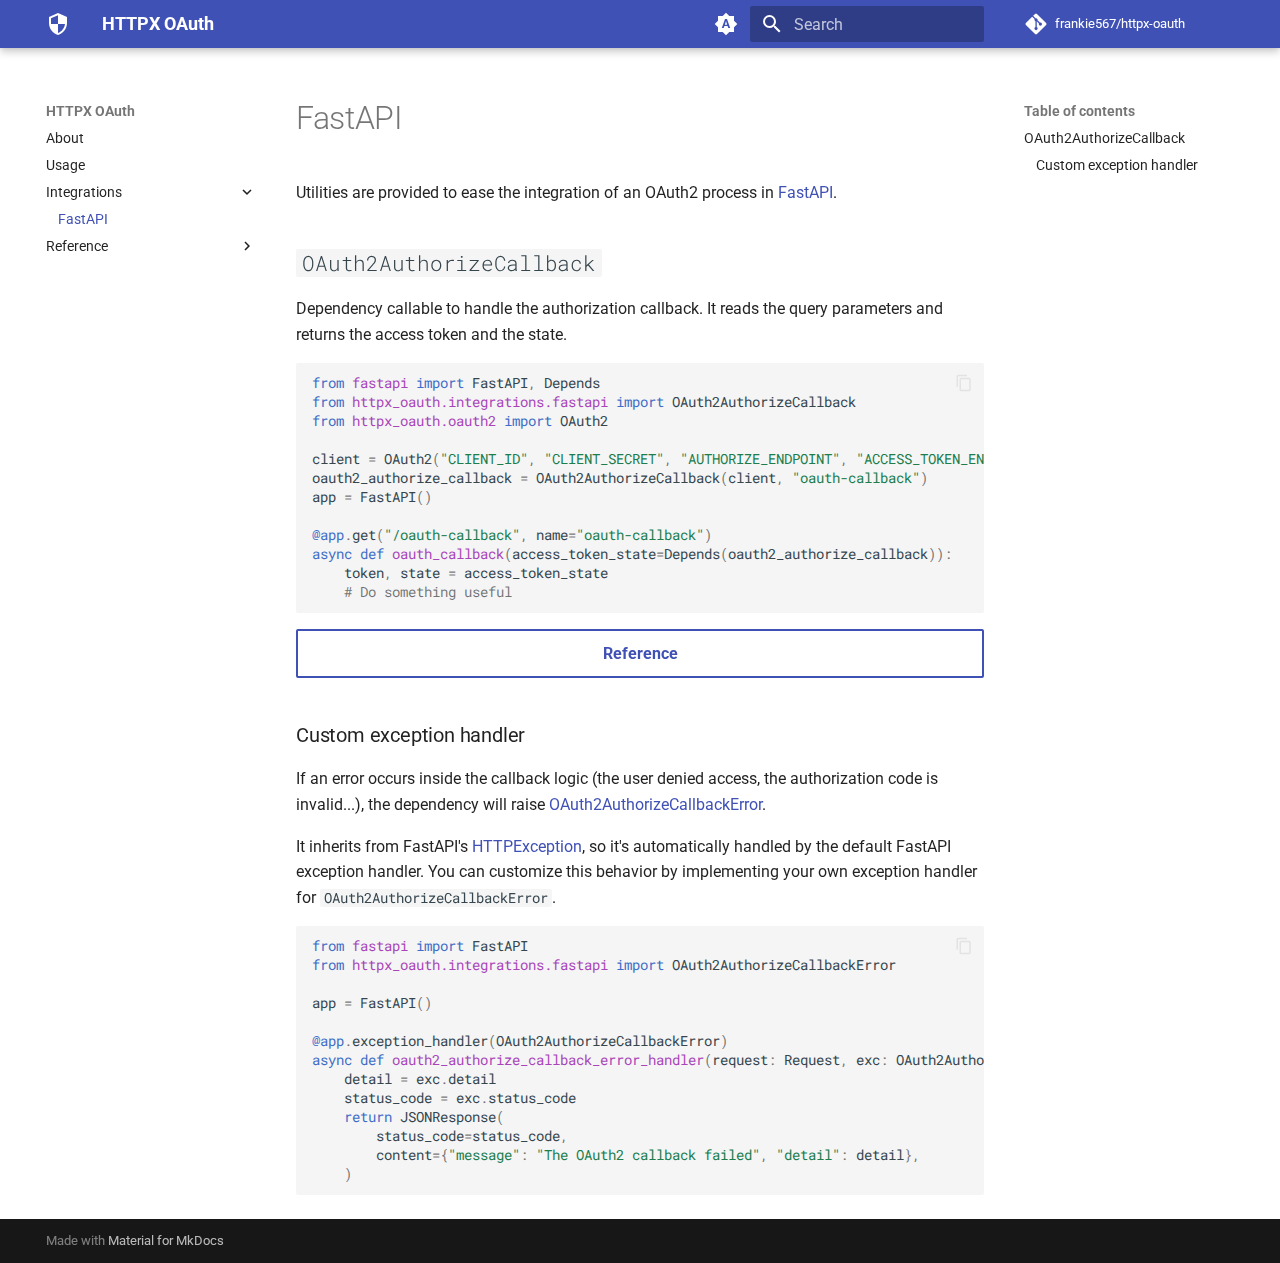
==== commit bb8c0cb9: "Automated deployment: Fri Jul 12 12:42:16 UTC 2024 b81d4638ce28ee6f0f9d353b6b0d9cfa47fb10a2" ====
--- a/fastapi/index.html
+++ b/fastapi/index.html
@@ -11,12 +11,14 @@
       
       
       
-        <link rel="prev" href="../oauth2/">
-      
+        <link rel="prev" href="../usage/">
+      
+      
+        <link rel="next" href="../reference/httpx_oauth.clients/">
       
       
       <link rel="icon" href="../assets/images/favicon.png">
-      <meta name="generator" content="mkdocs-1.6.0, mkdocs-material-9.5.22">
+      <meta name="generator" content="mkdocs-1.6.0, mkdocs-material-9.5.28">
     
     
       
@@ -24,7 +26,7 @@
       
     
     
-      <link rel="stylesheet" href="../assets/stylesheets/main.732c4fb1.min.css">
+      <link rel="stylesheet" href="../assets/stylesheets/main.6543a935.min.css">
       
         
         <link rel="stylesheet" href="../assets/stylesheets/palette.06af60db.min.css">
@@ -46,6 +48,10 @@
       
     
     
+      <link rel="stylesheet" href="../assets/_mkdocstrings.css">
+    
+      <link rel="stylesheet" href="../assets/stylesheets/extra.css">
+    
     <script>__md_scope=new URL("..",location),__md_hash=e=>[...e].reduce((e,_)=>(e<<5)-e+_.charCodeAt(0),0),__md_get=(e,_=localStorage,t=__md_scope)=>JSON.parse(_.getItem(t.pathname+"."+e)),__md_set=(e,_,t=localStorage,a=__md_scope)=>{try{t.setItem(a.pathname+"."+e,JSON.stringify(_))}catch(e){}}</script>
     
       
@@ -58,10 +64,12 @@
   
     
     
-    
-    
-    
-    <body dir="ltr" data-md-color-scheme="default" data-md-color-primary="blue-grey" data-md-color-accent="red">
+      
+    
+    
+    
+    
+    <body dir="ltr" data-md-color-scheme="default" data-md-color-primary="indigo" data-md-color-accent="indigo">
   
     
     <input class="md-toggle" data-md-toggle="drawer" type="checkbox" id="__drawer" autocomplete="off">
@@ -114,7 +122,43 @@
     </div>
     
       
-    
+        <form class="md-header__option" data-md-component="palette">
+  
+    
+    
+    
+    <input class="md-option" data-md-color-media="(prefers-color-scheme)" data-md-color-scheme="default" data-md-color-primary="indigo" data-md-color-accent="indigo"  aria-label="Switch to light mode"  type="radio" name="__palette" id="__palette_0">
+    
+      <label class="md-header__button md-icon" title="Switch to light mode" for="__palette_1" hidden>
+        <svg xmlns="http://www.w3.org/2000/svg" viewBox="0 0 24 24"><path d="m14.3 16-.7-2h-3.2l-.7 2H7.8L11 7h2l3.2 9h-1.9M20 8.69V4h-4.69L12 .69 8.69 4H4v4.69L.69 12 4 15.31V20h4.69L12 23.31 15.31 20H20v-4.69L23.31 12 20 8.69m-9.15 3.96h2.3L12 9l-1.15 3.65Z"/></svg>
+      </label>
+    
+  
+    
+    
+    
+    <input class="md-option" data-md-color-media="(prefers-color-scheme: light)" data-md-color-scheme="default" data-md-color-primary="blue-grey" data-md-color-accent="blue-grey"  aria-label="Switch to dark mode"  type="radio" name="__palette" id="__palette_1">
+    
+      <label class="md-header__button md-icon" title="Switch to dark mode" for="__palette_2" hidden>
+        <svg xmlns="http://www.w3.org/2000/svg" viewBox="0 0 24 24"><path d="M12 8a4 4 0 0 0-4 4 4 4 0 0 0 4 4 4 4 0 0 0 4-4 4 4 0 0 0-4-4m0 10a6 6 0 0 1-6-6 6 6 0 0 1 6-6 6 6 0 0 1 6 6 6 6 0 0 1-6 6m8-9.31V4h-4.69L12 .69 8.69 4H4v4.69L.69 12 4 15.31V20h4.69L12 23.31 15.31 20H20v-4.69L23.31 12 20 8.69Z"/></svg>
+      </label>
+    
+  
+    
+    
+    
+    <input class="md-option" data-md-color-media="(prefers-color-scheme: dark)" data-md-color-scheme="slate" data-md-color-primary="blue-grey" data-md-color-accent="blue-grey"  aria-label="Switch to light mode"  type="radio" name="__palette" id="__palette_2">
+    
+      <label class="md-header__button md-icon" title="Switch to light mode" for="__palette_0" hidden>
+        <svg xmlns="http://www.w3.org/2000/svg" viewBox="0 0 24 24"><path d="M12 18c-.89 0-1.74-.2-2.5-.55C11.56 16.5 13 14.42 13 12c0-2.42-1.44-4.5-3.5-5.45C10.26 6.2 11.11 6 12 6a6 6 0 0 1 6 6 6 6 0 0 1-6 6m8-9.31V4h-4.69L12 .69 8.69 4H4v4.69L.69 12 4 15.31V20h4.69L12 23.31 15.31 20H20v-4.69L23.31 12 20 8.69Z"/></svg>
+      </label>
+    
+  
+</form>
+      
+    
+    
+      <script>var media,input,key,value,palette=__md_get("__palette");if(palette&&palette.color){"(prefers-color-scheme)"===palette.color.media&&(media=matchMedia("(prefers-color-scheme: light)"),input=document.querySelector(media.matches?"[data-md-color-media='(prefers-color-scheme: light)']":"[data-md-color-media='(prefers-color-scheme: dark)']"),palette.color.media=input.getAttribute("data-md-color-media"),palette.color.scheme=input.getAttribute("data-md-color-scheme"),palette.color.primary=input.getAttribute("data-md-color-primary"),palette.color.accent=input.getAttribute("data-md-color-accent"));for([key,value]of Object.entries(palette.color))document.body.setAttribute("data-md-color-"+key,value)}</script>
     
     
     
@@ -143,7 +187,7 @@
       
     </form>
     <div class="md-search__output">
-      <div class="md-search__scrollwrap" data-md-scrollfix>
+      <div class="md-search__scrollwrap" tabindex="0" data-md-scrollfix>
         <div class="md-search-result" data-md-component="search-result">
           <div class="md-search-result__meta">
             Initializing search
@@ -242,59 +286,16 @@
   
   
   
-    
-    
-    
-    
-    <li class="md-nav__item md-nav__item--nested">
-      
-        
-        
-        <input class="md-nav__toggle md-toggle " type="checkbox" id="__nav_2" >
-        
-          
-          <label class="md-nav__link" for="__nav_2" id="__nav_2_label" tabindex="0">
-            
+    <li class="md-nav__item">
+      <a href="../usage/" class="md-nav__link">
+        
   
   <span class="md-ellipsis">
     Usage
   </span>
   
 
-            <span class="md-nav__icon md-icon"></span>
-          </label>
-        
-        <nav class="md-nav" data-md-level="1" aria-labelledby="__nav_2_label" aria-expanded="false">
-          <label class="md-nav__title" for="__nav_2">
-            <span class="md-nav__icon md-icon"></span>
-            Usage
-          </label>
-          <ul class="md-nav__list" data-md-scrollfix>
-            
-              
-                
-  
-  
-  
-  
-    <li class="md-nav__item">
-      <a href="../oauth2/" class="md-nav__link">
-        
-  
-  <span class="md-ellipsis">
-    OAuth2
-  </span>
-  
-
       </a>
-    </li>
-  
-
-              
-            
-          </ul>
-        </nav>
-      
     </li>
   
 
@@ -395,12 +396,153 @@
     </span>
   </a>
   
+    <nav class="md-nav" aria-label="OAuth2AuthorizeCallback">
+      <ul class="md-nav__list">
+        
+          <li class="md-nav__item">
+  <a href="#custom-exception-handler" class="md-nav__link">
+    <span class="md-ellipsis">
+      Custom exception handler
+    </span>
+  </a>
+  
 </li>
+        
+      </ul>
+    </nav>
+  
+</li>
       
     </ul>
   
 </nav>
       
+    </li>
+  
+
+              
+            
+          </ul>
+        </nav>
+      
+    </li>
+  
+
+    
+      
+      
+  
+  
+  
+  
+    
+    
+    
+    
+    <li class="md-nav__item md-nav__item--nested">
+      
+        
+        
+        <input class="md-nav__toggle md-toggle " type="checkbox" id="__nav_4" >
+        
+          
+          <label class="md-nav__link" for="__nav_4" id="__nav_4_label" tabindex="0">
+            
+  
+  <span class="md-ellipsis">
+    Reference
+  </span>
+  
+
+            <span class="md-nav__icon md-icon"></span>
+          </label>
+        
+        <nav class="md-nav" data-md-level="1" aria-labelledby="__nav_4_label" aria-expanded="false">
+          <label class="md-nav__title" for="__nav_4">
+            <span class="md-nav__icon md-icon"></span>
+            Reference
+          </label>
+          <ul class="md-nav__list" data-md-scrollfix>
+            
+              
+                
+  
+  
+  
+  
+    <li class="md-nav__item">
+      <a href="../reference/httpx_oauth.clients/" class="md-nav__link">
+        
+  
+  <span class="md-ellipsis">
+    httpx_oauth.clients
+  </span>
+  
+
+      </a>
+    </li>
+  
+
+              
+            
+              
+                
+  
+  
+  
+  
+    <li class="md-nav__item">
+      <a href="../reference/httpx_oauth.oauth2/" class="md-nav__link">
+        
+  
+  <span class="md-ellipsis">
+    httpx_oauth.oauth2
+  </span>
+  
+
+      </a>
+    </li>
+  
+
+              
+            
+              
+                
+  
+  
+  
+  
+    <li class="md-nav__item">
+      <a href="../reference/httpx_oauth.integrations.fastapi/" class="md-nav__link">
+        
+  
+  <span class="md-ellipsis">
+    httpx_oauth.integrations.fastapi
+  </span>
+  
+
+      </a>
+    </li>
+  
+
+              
+            
+              
+                
+  
+  
+  
+  
+    <li class="md-nav__item">
+      <a href="../reference/httpx_oauth.exceptions/" class="md-nav__link">
+        
+  
+  <span class="md-ellipsis">
+    httpx_oauth.exceptions
+  </span>
+  
+
+      </a>
     </li>
   
 
@@ -446,6 +588,21 @@
     </span>
   </a>
   
+    <nav class="md-nav" aria-label="OAuth2AuthorizeCallback">
+      <ul class="md-nav__list">
+        
+          <li class="md-nav__item">
+  <a href="#custom-exception-handler" class="md-nav__link">
+    <span class="md-ellipsis">
+      Custom exception handler
+    </span>
+  </a>
+  
+</li>
+        
+      </ul>
+    </nav>
+  
 </li>
       
     </ul>
@@ -467,30 +624,36 @@
 <p>Utilities are provided to ease the integration of an OAuth2 process in <a href="https://fastapi.tiangolo.com/">FastAPI</a>.</p>
 <h2 id="oauth2authorizecallback"><code>OAuth2AuthorizeCallback</code><a class="headerlink" href="#oauth2authorizecallback" title="Permanent link">&para;</a></h2>
 <p>Dependency callable to handle the authorization callback. It reads the query parameters and returns the access token and the state.</p>
-<div class="admonition abstract">
-<p class="admonition-title">Parameters</p>
-<ul>
-<li><code>client: OAuth2</code>: The OAuth2 client.</li>
-<li><code>route_name: Optional[str]</code>: Name of the callback route, as defined in the <code>name</code> parameter of the route decorator.</li>
-<li><code>redirect_url: Optional[str]</code>: Full URL to the callback route.</li>
-</ul>
-</div>
-<div class="admonition tip">
-<p class="admonition-title">Tip</p>
-<p>You should either set <code>route_name</code>, which will automatically reverse the URL, or <code>redirect_url</code>, which is an arbitrary URL you set.</p>
-</div>
-<div class="highlight"><pre><span></span><code><span class="kn">from</span> <span class="nn">fastapi</span> <span class="kn">import</span> <span class="n">FastAPI</span><span class="p">,</span> <span class="n">Depends</span>
-<span class="kn">from</span> <span class="nn">httpx_oauth.integrations.fastapi</span> <span class="kn">import</span> <span class="n">OAuth2AuthorizeCallback</span>
-<span class="kn">from</span> <span class="nn">httpx_oauth.oauth2</span> <span class="kn">import</span> <span class="n">OAuth2</span>
-
-<span class="n">client</span> <span class="o">=</span> <span class="n">OAuth2</span><span class="p">(</span><span class="s2">&quot;CLIENT_ID&quot;</span><span class="p">,</span> <span class="s2">&quot;CLIENT_SECRET&quot;</span><span class="p">,</span> <span class="s2">&quot;AUTHORIZE_ENDPOINT&quot;</span><span class="p">,</span> <span class="s2">&quot;ACCESS_TOKEN_ENDPOINT&quot;</span><span class="p">)</span>
-<span class="n">oauth2_authorize_callback</span> <span class="o">=</span> <span class="n">OAuth2AuthorizeCallback</span><span class="p">(</span><span class="n">client</span><span class="p">,</span> <span class="s2">&quot;oauth-callback&quot;</span><span class="p">)</span>
-<span class="n">app</span> <span class="o">=</span> <span class="n">FastAPI</span><span class="p">()</span>
-
-<span class="nd">@app</span><span class="o">.</span><span class="n">get</span><span class="p">(</span><span class="s2">&quot;/oauth-callback&quot;</span><span class="p">,</span> <span class="n">name</span><span class="o">=</span><span class="s2">&quot;oauth-callback&quot;</span><span class="p">)</span>
-<span class="k">async</span> <span class="k">def</span> <span class="nf">oauth_callback</span><span class="p">(</span><span class="n">access_token_state</span><span class="o">=</span><span class="n">Depends</span><span class="p">(</span><span class="n">oauth2_authorize_callback</span><span class="p">)):</span>
-    <span class="n">token</span><span class="p">,</span> <span class="n">state</span> <span class="o">=</span> <span class="n">access_token_state</span>
-    <span class="c1"># Do something useful</span>
+<div class="highlight"><pre><span></span><code><a id="__codelineno-0-1" name="__codelineno-0-1" href="#__codelineno-0-1"></a><span class="kn">from</span> <span class="nn">fastapi</span> <span class="kn">import</span> <span class="n">FastAPI</span><span class="p">,</span> <span class="n">Depends</span>
+<a id="__codelineno-0-2" name="__codelineno-0-2" href="#__codelineno-0-2"></a><span class="kn">from</span> <span class="nn">httpx_oauth.integrations.fastapi</span> <span class="kn">import</span> <span class="n">OAuth2AuthorizeCallback</span>
+<a id="__codelineno-0-3" name="__codelineno-0-3" href="#__codelineno-0-3"></a><span class="kn">from</span> <span class="nn">httpx_oauth.oauth2</span> <span class="kn">import</span> <span class="n">OAuth2</span>
+<a id="__codelineno-0-4" name="__codelineno-0-4" href="#__codelineno-0-4"></a>
+<a id="__codelineno-0-5" name="__codelineno-0-5" href="#__codelineno-0-5"></a><span class="n">client</span> <span class="o">=</span> <span class="n">OAuth2</span><span class="p">(</span><span class="s2">&quot;CLIENT_ID&quot;</span><span class="p">,</span> <span class="s2">&quot;CLIENT_SECRET&quot;</span><span class="p">,</span> <span class="s2">&quot;AUTHORIZE_ENDPOINT&quot;</span><span class="p">,</span> <span class="s2">&quot;ACCESS_TOKEN_ENDPOINT&quot;</span><span class="p">)</span>
+<a id="__codelineno-0-6" name="__codelineno-0-6" href="#__codelineno-0-6"></a><span class="n">oauth2_authorize_callback</span> <span class="o">=</span> <span class="n">OAuth2AuthorizeCallback</span><span class="p">(</span><span class="n">client</span><span class="p">,</span> <span class="s2">&quot;oauth-callback&quot;</span><span class="p">)</span>
+<a id="__codelineno-0-7" name="__codelineno-0-7" href="#__codelineno-0-7"></a><span class="n">app</span> <span class="o">=</span> <span class="n">FastAPI</span><span class="p">()</span>
+<a id="__codelineno-0-8" name="__codelineno-0-8" href="#__codelineno-0-8"></a>
+<a id="__codelineno-0-9" name="__codelineno-0-9" href="#__codelineno-0-9"></a><span class="nd">@app</span><span class="o">.</span><span class="n">get</span><span class="p">(</span><span class="s2">&quot;/oauth-callback&quot;</span><span class="p">,</span> <span class="n">name</span><span class="o">=</span><span class="s2">&quot;oauth-callback&quot;</span><span class="p">)</span>
+<a id="__codelineno-0-10" name="__codelineno-0-10" href="#__codelineno-0-10"></a><span class="k">async</span> <span class="k">def</span> <span class="nf">oauth_callback</span><span class="p">(</span><span class="n">access_token_state</span><span class="o">=</span><span class="n">Depends</span><span class="p">(</span><span class="n">oauth2_authorize_callback</span><span class="p">)):</span>
+<a id="__codelineno-0-11" name="__codelineno-0-11" href="#__codelineno-0-11"></a>    <span class="n">token</span><span class="p">,</span> <span class="n">state</span> <span class="o">=</span> <span class="n">access_token_state</span>
+<a id="__codelineno-0-12" name="__codelineno-0-12" href="#__codelineno-0-12"></a>    <span class="c1"># Do something useful</span>
+</code></pre></div>
+<p class="buttons"><a class="md-button" href="../reference/httpx_oauth.integrations.fastapi/">Reference</a></p>
+<h3 id="custom-exception-handler">Custom exception handler<a class="headerlink" href="#custom-exception-handler" title="Permanent link">&para;</a></h3>
+<p>If an error occurs inside the callback logic (the user denied access, the authorization code is invalid...), the dependency will raise <a class="autorefs autorefs-internal" href="../reference/httpx_oauth.integrations.fastapi/#httpx_oauth.integrations.fastapi.OAuth2AuthorizeCallbackError">OAuth2AuthorizeCallbackError</a>.</p>
+<p>It inherits from FastAPI's <a class="autorefs autorefs-external" href="https://fastapi.tiangolo.com/reference/exceptions/#fastapi.HTTPException">HTTPException</a>, so it's automatically handled by the default FastAPI exception handler. You can customize this behavior by implementing your own exception handler for <code>OAuth2AuthorizeCallbackError</code>.</p>
+<div class="highlight"><pre><span></span><code><a id="__codelineno-1-1" name="__codelineno-1-1" href="#__codelineno-1-1"></a><span class="kn">from</span> <span class="nn">fastapi</span> <span class="kn">import</span> <span class="n">FastAPI</span>
+<a id="__codelineno-1-2" name="__codelineno-1-2" href="#__codelineno-1-2"></a><span class="kn">from</span> <span class="nn">httpx_oauth.integrations.fastapi</span> <span class="kn">import</span> <span class="n">OAuth2AuthorizeCallbackError</span>
+<a id="__codelineno-1-3" name="__codelineno-1-3" href="#__codelineno-1-3"></a>
+<a id="__codelineno-1-4" name="__codelineno-1-4" href="#__codelineno-1-4"></a><span class="n">app</span> <span class="o">=</span> <span class="n">FastAPI</span><span class="p">()</span>
+<a id="__codelineno-1-5" name="__codelineno-1-5" href="#__codelineno-1-5"></a>
+<a id="__codelineno-1-6" name="__codelineno-1-6" href="#__codelineno-1-6"></a><span class="nd">@app</span><span class="o">.</span><span class="n">exception_handler</span><span class="p">(</span><span class="n">OAuth2AuthorizeCallbackError</span><span class="p">)</span>
+<a id="__codelineno-1-7" name="__codelineno-1-7" href="#__codelineno-1-7"></a><span class="k">async</span> <span class="k">def</span> <span class="nf">oauth2_authorize_callback_error_handler</span><span class="p">(</span><span class="n">request</span><span class="p">:</span> <span class="n">Request</span><span class="p">,</span> <span class="n">exc</span><span class="p">:</span> <span class="n">OAuth2AuthorizeCallbackError</span><span class="p">):</span>
+<a id="__codelineno-1-8" name="__codelineno-1-8" href="#__codelineno-1-8"></a>    <span class="n">detail</span> <span class="o">=</span> <span class="n">exc</span><span class="o">.</span><span class="n">detail</span>
+<a id="__codelineno-1-9" name="__codelineno-1-9" href="#__codelineno-1-9"></a>    <span class="n">status_code</span> <span class="o">=</span> <span class="n">exc</span><span class="o">.</span><span class="n">status_code</span>
+<a id="__codelineno-1-10" name="__codelineno-1-10" href="#__codelineno-1-10"></a>    <span class="k">return</span> <span class="n">JSONResponse</span><span class="p">(</span>
+<a id="__codelineno-1-11" name="__codelineno-1-11" href="#__codelineno-1-11"></a>        <span class="n">status_code</span><span class="o">=</span><span class="n">status_code</span><span class="p">,</span>
+<a id="__codelineno-1-12" name="__codelineno-1-12" href="#__codelineno-1-12"></a>        <span class="n">content</span><span class="o">=</span><span class="p">{</span><span class="s2">&quot;message&quot;</span><span class="p">:</span> <span class="s2">&quot;The OAuth2 callback failed&quot;</span><span class="p">,</span> <span class="s2">&quot;detail&quot;</span><span class="p">:</span> <span class="n">detail</span><span class="p">},</span>
+<a id="__codelineno-1-13" name="__codelineno-1-13" href="#__codelineno-1-13"></a>    <span class="p">)</span>
 </code></pre></div>
 
 
@@ -538,10 +701,10 @@
     </div>
     
     
-    <script id="__config" type="application/json">{"base": "..", "features": [], "search": "../assets/javascripts/workers/search.b8dbb3d2.min.js", "translations": {"clipboard.copied": "Copied to clipboard", "clipboard.copy": "Copy to clipboard", "search.result.more.one": "1 more on this page", "search.result.more.other": "# more on this page", "search.result.none": "No matching documents", "search.result.one": "1 matching document", "search.result.other": "# matching documents", "search.result.placeholder": "Type to start searching", "search.result.term.missing": "Missing", "select.version": "Select version"}}</script>
-    
-    
-      <script src="../assets/javascripts/bundle.5cfa9459.min.js"></script>
+    <script id="__config" type="application/json">{"base": "..", "features": ["content.code.copy"], "search": "../assets/javascripts/workers/search.b8dbb3d2.min.js", "translations": {"clipboard.copied": "Copied to clipboard", "clipboard.copy": "Copy to clipboard", "search.result.more.one": "1 more on this page", "search.result.more.other": "# more on this page", "search.result.none": "No matching documents", "search.result.one": "1 matching document", "search.result.other": "# matching documents", "search.result.placeholder": "Type to start searching", "search.result.term.missing": "Missing", "select.version": "Select version"}}</script>
+    
+    
+      <script src="../assets/javascripts/bundle.fe8b6f2b.min.js"></script>
       
     
   </body>
--- a/assets/stylesheets/main.6543a935.min.css
+++ b/assets/stylesheets/main.6543a935.min.css
@@ -0,0 +1 @@
+@charset "UTF-8";html{-webkit-text-size-adjust:none;-moz-text-size-adjust:none;text-size-adjust:none;box-sizing:border-box}*,:after,:before{box-sizing:inherit}@media (prefers-reduced-motion){*,:after,:before{transition:none!important}}body{margin:0}a,button,input,label{-webkit-tap-highlight-color:transparent}a{color:inherit;text-decoration:none}hr{border:0;box-sizing:initial;display:block;height:.05rem;overflow:visible;padding:0}small{font-size:80%}sub,sup{line-height:1em}img{border-style:none}table{border-collapse:initial;border-spacing:0}td,th{font-weight:400;vertical-align:top}button{background:#0000;border:0;font-family:inherit;font-size:inherit;margin:0;padding:0}input{border:0;outline:none}:root{--md-primary-fg-color:#4051b5;--md-primary-fg-color--light:#5d6cc0;--md-primary-fg-color--dark:#303fa1;--md-primary-bg-color:#fff;--md-primary-bg-color--light:#ffffffb3;--md-accent-fg-color:#526cfe;--md-accent-fg-color--transparent:#526cfe1a;--md-accent-bg-color:#fff;--md-accent-bg-color--light:#ffffffb3}[data-md-color-scheme=default]{color-scheme:light}[data-md-color-scheme=default] img[src$="#gh-dark-mode-only"],[data-md-color-scheme=default] img[src$="#only-dark"]{display:none}:root,[data-md-color-scheme=default]{--md-hue:225deg;--md-default-fg-color:#000000de;--md-default-fg-color--light:#0000008a;--md-default-fg-color--lighter:#00000052;--md-default-fg-color--lightest:#00000012;--md-default-bg-color:#fff;--md-default-bg-color--light:#ffffffb3;--md-default-bg-color--lighter:#ffffff4d;--md-default-bg-color--lightest:#ffffff1f;--md-code-fg-color:#36464e;--md-code-bg-color:#f5f5f5;--md-code-hl-color:#4287ff;--md-code-hl-color--light:#4287ff1a;--md-code-hl-number-color:#d52a2a;--md-code-hl-special-color:#db1457;--md-code-hl-function-color:#a846b9;--md-code-hl-constant-color:#6e59d9;--md-code-hl-keyword-color:#3f6ec6;--md-code-hl-string-color:#1c7d4d;--md-code-hl-name-color:var(--md-code-fg-color);--md-code-hl-operator-color:var(--md-default-fg-color--light);--md-code-hl-punctuation-color:var(--md-default-fg-color--light);--md-code-hl-comment-color:var(--md-default-fg-color--light);--md-code-hl-generic-color:var(--md-default-fg-color--light);--md-code-hl-variable-color:var(--md-default-fg-color--light);--md-typeset-color:var(--md-default-fg-color);--md-typeset-a-color:var(--md-primary-fg-color);--md-typeset-del-color:#f5503d26;--md-typeset-ins-color:#0bd57026;--md-typeset-kbd-color:#fafafa;--md-typeset-kbd-accent-color:#fff;--md-typeset-kbd-border-color:#b8b8b8;--md-typeset-mark-color:#ffff0080;--md-typeset-table-color:#0000001f;--md-typeset-table-color--light:rgba(0,0,0,.035);--md-admonition-fg-color:var(--md-default-fg-color);--md-admonition-bg-color:var(--md-default-bg-color);--md-warning-fg-color:#000000de;--md-warning-bg-color:#ff9;--md-footer-fg-color:#fff;--md-footer-fg-color--light:#ffffffb3;--md-footer-fg-color--lighter:#ffffff73;--md-footer-bg-color:#000000de;--md-footer-bg-color--dark:#00000052;--md-shadow-z1:0 0.2rem 0.5rem #0000000d,0 0 0.05rem #0000001a;--md-shadow-z2:0 0.2rem 0.5rem #0000001a,0 0 0.05rem #00000040;--md-shadow-z3:0 0.2rem 0.5rem #0003,0 0 0.05rem #00000059}.md-icon svg{fill:currentcolor;display:block;height:1.2rem;width:1.2rem}body{-webkit-font-smoothing:antialiased;-moz-osx-font-smoothing:grayscale;--md-text-font-family:var(--md-text-font,_),-apple-system,BlinkMacSystemFont,Helvetica,Arial,sans-serif;--md-code-font-family:var(--md-code-font,_),SFMono-Regular,Consolas,Menlo,monospace}aside,body,input{font-feature-settings:"kern","liga";color:var(--md-typeset-color);font-family:var(--md-text-font-family)}code,kbd,pre{font-feature-settings:"kern";font-family:var(--md-code-font-family)}:root{--md-typeset-table-sort-icon:url('data:image/svg+xml;charset=utf-8,<svg xmlns="http://www.w3.org/2000/svg" viewBox="0 0 24 24"><path d="m18 21-4-4h3V7h-3l4-4 4 4h-3v10h3M2 19v-2h10v2M2 13v-2h7v2M2 7V5h4v2H2Z"/></svg>');--md-typeset-table-sort-icon--asc:url('data:image/svg+xml;charset=utf-8,<svg xmlns="http://www.w3.org/2000/svg" viewBox="0 0 24 24"><path d="M19 17h3l-4 4-4-4h3V3h2M2 17h10v2H2M6 5v2H2V5m0 6h7v2H2v-2Z"/></svg>');--md-typeset-table-sort-icon--desc:url('data:image/svg+xml;charset=utf-8,<svg xmlns="http://www.w3.org/2000/svg" viewBox="0 0 24 24"><path d="M19 7h3l-4-4-4 4h3v14h2M2 17h10v2H2M6 5v2H2V5m0 6h7v2H2v-2Z"/></svg>')}.md-typeset{-webkit-print-color-adjust:exact;color-adjust:exact;font-size:.8rem;line-height:1.6}@media print{.md-typeset{font-size:.68rem}}.md-typeset blockquote,.md-typeset dl,.md-typeset figure,.md-typeset ol,.md-typeset pre,.md-typeset ul{margin-bottom:1em;margin-top:1em}.md-typeset h1{color:var(--md-default-fg-color--light);font-size:2em;line-height:1.3;margin:0 0 1.25em}.md-typeset h1,.md-typeset h2{font-weight:300;letter-spacing:-.01em}.md-typeset h2{font-size:1.5625em;line-height:1.4;margin:1.6em 0 .64em}.md-typeset h3{font-size:1.25em;font-weight:400;letter-spacing:-.01em;line-height:1.5;margin:1.6em 0 .8em}.md-typeset h2+h3{margin-top:.8em}.md-typeset h4{font-weight:700;letter-spacing:-.01em;margin:1em 0}.md-typeset h5,.md-typeset h6{color:var(--md-default-fg-color--light);font-size:.8em;font-weight:700;letter-spacing:-.01em;margin:1.25em 0}.md-typeset h5{text-transform:uppercase}.md-typeset hr{border-bottom:.05rem solid var(--md-default-fg-color--lightest);display:flow-root;margin:1.5em 0}.md-typeset a{color:var(--md-typeset-a-color);word-break:break-word}.md-typeset a,.md-typeset a:before{transition:color 125ms}.md-typeset a:focus,.md-typeset a:hover{color:var(--md-accent-fg-color)}.md-typeset a:focus code,.md-typeset a:hover code{background-color:var(--md-accent-fg-color--transparent)}.md-typeset a code{color:currentcolor;transition:background-color 125ms}.md-typeset a.focus-visible{outline-color:var(--md-accent-fg-color);outline-offset:.2rem}.md-typeset code,.md-typeset kbd,.md-typeset pre{color:var(--md-code-fg-color);direction:ltr;font-variant-ligatures:none}@media print{.md-typeset code,.md-typeset kbd,.md-typeset pre{white-space:pre-wrap}}.md-typeset code{background-color:var(--md-code-bg-color);border-radius:.1rem;-webkit-box-decoration-break:clone;box-decoration-break:clone;font-size:.85em;padding:0 .2941176471em;word-break:break-word}.md-typeset code:not(.focus-visible){-webkit-tap-highlight-color:transparent;outline:none}.md-typeset pre{display:flow-root;line-height:1.4;position:relative}.md-typeset pre>code{-webkit-box-decoration-break:slice;box-decoration-break:slice;box-shadow:none;display:block;margin:0;outline-color:var(--md-accent-fg-color);overflow:auto;padding:.7720588235em 1.1764705882em;scrollbar-color:var(--md-default-fg-color--lighter) #0000;scrollbar-width:thin;touch-action:auto;word-break:normal}.md-typeset pre>code:hover{scrollbar-color:var(--md-accent-fg-color) #0000}.md-typeset pre>code::-webkit-scrollbar{height:.2rem;width:.2rem}.md-typeset pre>code::-webkit-scrollbar-thumb{background-color:var(--md-default-fg-color--lighter)}.md-typeset pre>code::-webkit-scrollbar-thumb:hover{background-color:var(--md-accent-fg-color)}.md-typeset kbd{background-color:var(--md-typeset-kbd-color);border-radius:.1rem;box-shadow:0 .1rem 0 .05rem var(--md-typeset-kbd-border-color),0 .1rem 0 var(--md-typeset-kbd-border-color),0 -.1rem .2rem var(--md-typeset-kbd-accent-color) inset;color:var(--md-default-fg-color);display:inline-block;font-size:.75em;padding:0 .6666666667em;vertical-align:text-top;word-break:break-word}.md-typeset mark{background-color:var(--md-typeset-mark-color);-webkit-box-decoration-break:clone;box-decoration-break:clone;color:inherit;word-break:break-word}.md-typeset abbr{border-bottom:.05rem dotted var(--md-default-fg-color--light);cursor:help;text-decoration:none}.md-typeset small{opacity:.75}[dir=ltr] .md-typeset sub,[dir=ltr] .md-typeset sup{margin-left:.078125em}[dir=rtl] .md-typeset sub,[dir=rtl] .md-typeset sup{margin-right:.078125em}[dir=ltr] .md-typeset blockquote{padding-left:.6rem}[dir=rtl] .md-typeset blockquote{padding-right:.6rem}[dir=ltr] .md-typeset blockquote{border-left:.2rem solid var(--md-default-fg-color--lighter)}[dir=rtl] .md-typeset blockquote{border-right:.2rem solid var(--md-default-fg-color--lighter)}.md-typeset blockquote{color:var(--md-default-fg-color--light);margin-left:0;margin-right:0}.md-typeset ul{list-style-type:disc}[dir=ltr] .md-typeset ol,[dir=ltr] .md-typeset ul{margin-left:.625em}[dir=rtl] .md-typeset ol,[dir=rtl] .md-typeset ul{margin-right:.625em}.md-typeset ol,.md-typeset ul{padding:0}.md-typeset ol:not([hidden]),.md-typeset ul:not([hidden]){display:flow-root}.md-typeset ol ol,.md-typeset ul ol{list-style-type:lower-alpha}.md-typeset ol ol ol,.md-typeset ul ol ol{list-style-type:lower-roman}[dir=ltr] .md-typeset ol li,[dir=ltr] .md-typeset ul li{margin-left:1.25em}[dir=rtl] .md-typeset ol li,[dir=rtl] .md-typeset ul li{margin-right:1.25em}.md-typeset ol li,.md-typeset ul li{margin-bottom:.5em}.md-typeset ol li blockquote,.md-typeset ol li p,.md-typeset ul li blockquote,.md-typeset ul li p{margin:.5em 0}.md-typeset ol li:last-child,.md-typeset ul li:last-child{margin-bottom:0}[dir=ltr] .md-typeset ol li ol,[dir=ltr] .md-typeset ol li ul,[dir=ltr] .md-typeset ul li ol,[dir=ltr] .md-typeset ul li ul{margin-left:.625em}[dir=rtl] .md-typeset ol li ol,[dir=rtl] .md-typeset ol li ul,[dir=rtl] .md-typeset ul li ol,[dir=rtl] .md-typeset ul li ul{margin-right:.625em}.md-typeset ol li ol,.md-typeset ol li ul,.md-typeset ul li ol,.md-typeset ul li ul{margin-bottom:.5em;margin-top:.5em}[dir=ltr] .md-typeset dd{margin-left:1.875em}[dir=rtl] .md-typeset dd{margin-right:1.875em}.md-typeset dd{margin-bottom:1.5em;margin-top:1em}.md-typeset img,.md-typeset svg,.md-typeset video{height:auto;max-width:100%}.md-typeset img[align=left]{margin:1em 1em 1em 0}.md-typeset img[align=right]{margin:1em 0 1em 1em}.md-typeset img[align]:only-child{margin-top:0}.md-typeset figure{display:flow-root;margin:1em auto;max-width:100%;text-align:center;width:-moz-fit-content;width:fit-content}.md-typeset figure img{display:block;margin:0 auto}.md-typeset figcaption{font-style:italic;margin:1em auto;max-width:24rem}.md-typeset iframe{max-width:100%}.md-typeset table:not([class]){background-color:var(--md-default-bg-color);border:.05rem solid var(--md-typeset-table-color);border-radius:.1rem;display:inline-block;font-size:.64rem;max-width:100%;overflow:auto;touch-action:auto}@media print{.md-typeset table:not([class]){display:table}}.md-typeset table:not([class])+*{margin-top:1.5em}.md-typeset table:not([class]) td>:first-child,.md-typeset table:not([class]) th>:first-child{margin-top:0}.md-typeset table:not([class]) td>:last-child,.md-typeset table:not([class]) th>:last-child{margin-bottom:0}.md-typeset table:not([class]) td:not([align]),.md-typeset table:not([class]) th:not([align]){text-align:left}[dir=rtl] .md-typeset table:not([class]) td:not([align]),[dir=rtl] .md-typeset table:not([class]) th:not([align]){text-align:right}.md-typeset table:not([class]) th{font-weight:700;min-width:5rem;padding:.9375em 1.25em;vertical-align:top}.md-typeset table:not([class]) td{border-top:.05rem solid var(--md-typeset-table-color);padding:.9375em 1.25em;vertical-align:top}.md-typeset table:not([class]) tbody tr{transition:background-color 125ms}.md-typeset table:not([class]) tbody tr:hover{background-color:var(--md-typeset-table-color--light);box-shadow:0 .05rem 0 var(--md-default-bg-color) inset}.md-typeset table:not([class]) a{word-break:normal}.md-typeset table th[role=columnheader]{cursor:pointer}[dir=ltr] .md-typeset table th[role=columnheader]:after{margin-left:.5em}[dir=rtl] .md-typeset table th[role=columnheader]:after{margin-right:.5em}.md-typeset table th[role=columnheader]:after{content:"";display:inline-block;height:1.2em;-webkit-mask-image:var(--md-typeset-table-sort-icon);mask-image:var(--md-typeset-table-sort-icon);-webkit-mask-repeat:no-repeat;mask-repeat:no-repeat;-webkit-mask-size:contain;mask-size:contain;transition:background-color 125ms;vertical-align:text-bottom;width:1.2em}.md-typeset table th[role=columnheader]:hover:after{background-color:var(--md-default-fg-color--lighter)}.md-typeset table th[role=columnheader][aria-sort=ascending]:after{background-color:var(--md-default-fg-color--light);-webkit-mask-image:var(--md-typeset-table-sort-icon--asc);mask-image:var(--md-typeset-table-sort-icon--asc)}.md-typeset table th[role=columnheader][aria-sort=descending]:after{background-color:var(--md-default-fg-color--light);-webkit-mask-image:var(--md-typeset-table-sort-icon--desc);mask-image:var(--md-typeset-table-sort-icon--desc)}.md-typeset__scrollwrap{margin:1em -.8rem;overflow-x:auto;touch-action:auto}.md-typeset__table{display:inline-block;margin-bottom:.5em;padding:0 .8rem}@media print{.md-typeset__table{display:block}}html .md-typeset__table table{display:table;margin:0;overflow:hidden;width:100%}@media screen and (max-width:44.984375em){.md-content__inner>pre{margin:1em -.8rem}.md-content__inner>pre code{border-radius:0}}.md-typeset .md-author{border-radius:100%;display:block;flex-shrink:0;height:1.6rem;overflow:hidden;position:relative;transition:color 125ms,transform 125ms;width:1.6rem}.md-typeset .md-author img{display:block}.md-typeset .md-author--more{background:var(--md-default-fg-color--lightest);color:var(--md-default-fg-color--lighter);font-size:.6rem;font-weight:700;line-height:1.6rem;text-align:center}.md-typeset .md-author--long{height:2.4rem;width:2.4rem}.md-typeset a.md-author{transform:scale(1)}.md-typeset a.md-author img{border-radius:100%;filter:grayscale(100%) opacity(75%);transition:filter 125ms}.md-typeset a.md-author:focus,.md-typeset a.md-author:hover{transform:scale(1.1);z-index:1}.md-typeset a.md-author:focus img,.md-typeset a.md-author:hover img{filter:grayscale(0)}.md-banner{background-color:var(--md-footer-bg-color);color:var(--md-footer-fg-color);overflow:auto}@media print{.md-banner{display:none}}.md-banner--warning{background-color:var(--md-warning-bg-color);color:var(--md-warning-fg-color)}.md-banner__inner{font-size:.7rem;margin:.6rem auto;padding:0 .8rem}[dir=ltr] .md-banner__button{float:right}[dir=rtl] .md-banner__button{float:left}.md-banner__button{color:inherit;cursor:pointer;transition:opacity .25s}.no-js .md-banner__button{display:none}.md-banner__button:hover{opacity:.7}html{font-size:125%;height:100%;overflow-x:hidden}@media screen and (min-width:100em){html{font-size:137.5%}}@media screen and (min-width:125em){html{font-size:150%}}body{background-color:var(--md-default-bg-color);display:flex;flex-direction:column;font-size:.5rem;min-height:100%;position:relative;width:100%}@media print{body{display:block}}@media screen and (max-width:59.984375em){body[data-md-scrolllock]{position:fixed}}.md-grid{margin-left:auto;margin-right:auto;max-width:61rem}.md-container{display:flex;flex-direction:column;flex-grow:1}@media print{.md-container{display:block}}.md-main{flex-grow:1}.md-main__inner{display:flex;height:100%;margin-top:1.5rem}.md-ellipsis{overflow:hidden;text-overflow:ellipsis}.md-toggle{display:none}.md-option{height:0;opacity:0;position:absolute;width:0}.md-option:checked+label:not([hidden]){display:block}.md-option.focus-visible+label{outline-color:var(--md-accent-fg-color);outline-style:auto}.md-skip{background-color:var(--md-default-fg-color);border-radius:.1rem;color:var(--md-default-bg-color);font-size:.64rem;margin:.5rem;opacity:0;outline-color:var(--md-accent-fg-color);padding:.3rem .5rem;position:fixed;transform:translateY(.4rem);z-index:-1}.md-skip:focus{opacity:1;transform:translateY(0);transition:transform .25s cubic-bezier(.4,0,.2,1),opacity 175ms 75ms;z-index:10}@page{margin:25mm}:root{--md-clipboard-icon:url('data:image/svg+xml;charset=utf-8,<svg xmlns="http://www.w3.org/2000/svg" viewBox="0 0 24 24"><path d="M19 21H8V7h11m0-2H8a2 2 0 0 0-2 2v14a2 2 0 0 0 2 2h11a2 2 0 0 0 2-2V7a2 2 0 0 0-2-2m-3-4H4a2 2 0 0 0-2 2v14h2V3h12V1Z"/></svg>')}.md-clipboard{border-radius:.1rem;color:var(--md-default-fg-color--lightest);cursor:pointer;height:1.5em;outline-color:var(--md-accent-fg-color);outline-offset:.1rem;position:absolute;right:.5em;top:.5em;transition:color .25s;width:1.5em;z-index:1}@media print{.md-clipboard{display:none}}.md-clipboard:not(.focus-visible){-webkit-tap-highlight-color:transparent;outline:none}:hover>.md-clipboard{color:var(--md-default-fg-color--light)}.md-clipboard:focus,.md-clipboard:hover{color:var(--md-accent-fg-color)}.md-clipboard:after{background-color:currentcolor;content:"";display:block;height:1.125em;margin:0 auto;-webkit-mask-image:var(--md-clipboard-icon);mask-image:var(--md-clipboard-icon);-webkit-mask-position:center;mask-position:center;-webkit-mask-repeat:no-repeat;mask-repeat:no-repeat;-webkit-mask-size:contain;mask-size:contain;width:1.125em}.md-clipboard--inline{cursor:pointer}.md-clipboard--inline code{transition:color .25s,background-color .25s}.md-clipboard--inline:focus code,.md-clipboard--inline:hover code{background-color:var(--md-accent-fg-color--transparent);color:var(--md-accent-fg-color)}.md-typeset .md-code__content{display:grid}@keyframes consent{0%{opacity:0;transform:translateY(100%)}to{opacity:1;transform:translateY(0)}}@keyframes overlay{0%{opacity:0}to{opacity:1}}.md-consent__overlay{animation:overlay .25s both;-webkit-backdrop-filter:blur(.1rem);backdrop-filter:blur(.1rem);background-color:#0000008a;height:100%;opacity:1;position:fixed;top:0;width:100%;z-index:5}.md-consent__inner{animation:consent .5s cubic-bezier(.1,.7,.1,1) both;background-color:var(--md-default-bg-color);border:0;border-radius:.1rem;bottom:0;box-shadow:0 0 .2rem #0000001a,0 .2rem .4rem #0003;max-height:100%;overflow:auto;padding:0;position:fixed;width:100%;z-index:5}.md-consent__form{padding:.8rem}.md-consent__settings{display:none;margin:1em 0}input:checked+.md-consent__settings{display:block}.md-consent__controls{margin-bottom:.8rem}.md-typeset .md-consent__controls .md-button{display:inline}@media screen and (max-width:44.984375em){.md-typeset .md-consent__controls .md-button{display:block;margin-top:.4rem;text-align:center;width:100%}}.md-consent label{cursor:pointer}.md-content{flex-grow:1;min-width:0}.md-content__inner{margin:0 .8rem 1.2rem;padding-top:.6rem}@media screen and (min-width:76.25em){[dir=ltr] .md-sidebar--primary:not([hidden])~.md-content>.md-content__inner{margin-left:1.2rem}[dir=ltr] .md-sidebar--secondary:not([hidden])~.md-content>.md-content__inner,[dir=rtl] .md-sidebar--primary:not([hidden])~.md-content>.md-content__inner{margin-right:1.2rem}[dir=rtl] .md-sidebar--secondary:not([hidden])~.md-content>.md-content__inner{margin-left:1.2rem}}.md-content__inner:before{content:"";display:block;height:.4rem}.md-content__inner>:last-child{margin-bottom:0}[dir=ltr] .md-content__button{float:right}[dir=rtl] .md-content__button{float:left}[dir=ltr] .md-content__button{margin-left:.4rem}[dir=rtl] .md-content__button{margin-right:.4rem}.md-content__button{margin:.4rem 0;padding:0}@media print{.md-content__button{display:none}}.md-typeset .md-content__button{color:var(--md-default-fg-color--lighter)}.md-content__button svg{display:inline;vertical-align:top}[dir=rtl] .md-content__button svg{transform:scaleX(-1)}[dir=ltr] .md-dialog{right:.8rem}[dir=rtl] .md-dialog{left:.8rem}.md-dialog{background-color:var(--md-default-fg-color);border-radius:.1rem;bottom:.8rem;box-shadow:var(--md-shadow-z3);min-width:11.1rem;opacity:0;padding:.4rem .6rem;pointer-events:none;position:fixed;transform:translateY(100%);transition:transform 0ms .4s,opacity .4s;z-index:4}@media print{.md-dialog{display:none}}.md-dialog--active{opacity:1;pointer-events:auto;transform:translateY(0);transition:transform .4s cubic-bezier(.075,.85,.175,1),opacity .4s}.md-dialog__inner{color:var(--md-default-bg-color);font-size:.7rem}.md-feedback{margin:2em 0 1em;text-align:center}.md-feedback fieldset{border:none;margin:0;padding:0}.md-feedback__title{font-weight:700;margin:1em auto}.md-feedback__inner{position:relative}.md-feedback__list{display:flex;flex-wrap:wrap;place-content:baseline center;position:relative}.md-feedback__list:hover .md-icon:not(:disabled){color:var(--md-default-fg-color--lighter)}:disabled .md-feedback__list{min-height:1.8rem}.md-feedback__icon{color:var(--md-default-fg-color--light);cursor:pointer;flex-shrink:0;margin:0 .1rem;transition:color 125ms}.md-feedback__icon:not(:disabled).md-icon:hover{color:var(--md-accent-fg-color)}.md-feedback__icon:disabled{color:var(--md-default-fg-color--lightest);pointer-events:none}.md-feedback__note{opacity:0;position:relative;transform:translateY(.4rem);transition:transform .4s cubic-bezier(.1,.7,.1,1),opacity .15s}.md-feedback__note>*{margin:0 auto;max-width:16rem}:disabled .md-feedback__note{opacity:1;transform:translateY(0)}.md-footer{background-color:var(--md-footer-bg-color);color:var(--md-footer-fg-color)}@media print{.md-footer{display:none}}.md-footer__inner{justify-content:space-between;overflow:auto;padding:.2rem}.md-footer__inner:not([hidden]){display:flex}.md-footer__link{align-items:end;display:flex;flex-grow:0.01;margin-bottom:.4rem;margin-top:1rem;max-width:100%;outline-color:var(--md-accent-fg-color);overflow:hidden;transition:opacity .25s}.md-footer__link:focus,.md-footer__link:hover{opacity:.7}[dir=rtl] .md-footer__link svg{transform:scaleX(-1)}@media screen and (max-width:44.984375em){.md-footer__link--prev{flex-shrink:0}.md-footer__link--prev .md-footer__title{display:none}}[dir=ltr] .md-footer__link--next{margin-left:auto}[dir=rtl] .md-footer__link--next{margin-right:auto}.md-footer__link--next{text-align:right}[dir=rtl] .md-footer__link--next{text-align:left}.md-footer__title{flex-grow:1;font-size:.9rem;margin-bottom:.7rem;max-width:calc(100% - 2.4rem);padding:0 1rem;white-space:nowrap}.md-footer__button{margin:.2rem;padding:.4rem}.md-footer__direction{font-size:.64rem;opacity:.7}.md-footer-meta{background-color:var(--md-footer-bg-color--dark)}.md-footer-meta__inner{display:flex;flex-wrap:wrap;justify-content:space-between;padding:.2rem}html .md-footer-meta.md-typeset a{color:var(--md-footer-fg-color--light)}html .md-footer-meta.md-typeset a:focus,html .md-footer-meta.md-typeset a:hover{color:var(--md-footer-fg-color)}.md-copyright{color:var(--md-footer-fg-color--lighter);font-size:.64rem;margin:auto .6rem;padding:.4rem 0;width:100%}@media screen and (min-width:45em){.md-copyright{width:auto}}.md-copyright__highlight{color:var(--md-footer-fg-color--light)}.md-social{display:inline-flex;gap:.2rem;margin:0 .4rem;padding:.2rem 0 .6rem}@media screen and (min-width:45em){.md-social{padding:.6rem 0}}.md-social__link{display:inline-block;height:1.6rem;text-align:center;width:1.6rem}.md-social__link:before{line-height:1.9}.md-social__link svg{fill:currentcolor;max-height:.8rem;vertical-align:-25%}.md-typeset .md-button{border:.1rem solid;border-radius:.1rem;color:var(--md-primary-fg-color);cursor:pointer;display:inline-block;font-weight:700;padding:.625em 2em;transition:color 125ms,background-color 125ms,border-color 125ms}.md-typeset .md-button--primary{background-color:var(--md-primary-fg-color);border-color:var(--md-primary-fg-color);color:var(--md-primary-bg-color)}.md-typeset .md-button:focus,.md-typeset .md-button:hover{background-color:var(--md-accent-fg-color);border-color:var(--md-accent-fg-color);color:var(--md-accent-bg-color)}[dir=ltr] .md-typeset .md-input{border-top-left-radius:.1rem}[dir=ltr] .md-typeset .md-input,[dir=rtl] .md-typeset .md-input{border-top-right-radius:.1rem}[dir=rtl] .md-typeset .md-input{border-top-left-radius:.1rem}.md-typeset .md-input{border-bottom:.1rem solid var(--md-default-fg-color--lighter);box-shadow:var(--md-shadow-z1);font-size:.8rem;height:1.8rem;padding:0 .6rem;transition:border .25s,box-shadow .25s}.md-typeset .md-input:focus,.md-typeset .md-input:hover{border-bottom-color:var(--md-accent-fg-color);box-shadow:var(--md-shadow-z2)}.md-typeset .md-input--stretch{width:100%}.md-header{background-color:var(--md-primary-fg-color);box-shadow:0 0 .2rem #0000,0 .2rem .4rem #0000;color:var(--md-primary-bg-color);display:block;left:0;position:sticky;right:0;top:0;z-index:4}@media print{.md-header{display:none}}.md-header[hidden]{transform:translateY(-100%);transition:transform .25s cubic-bezier(.8,0,.6,1),box-shadow .25s}.md-header--shadow{box-shadow:0 0 .2rem #0000001a,0 .2rem .4rem #0003;transition:transform .25s cubic-bezier(.1,.7,.1,1),box-shadow .25s}.md-header__inner{align-items:center;display:flex;padding:0 .2rem}.md-header__button{color:currentcolor;cursor:pointer;margin:.2rem;outline-color:var(--md-accent-fg-color);padding:.4rem;position:relative;transition:opacity .25s;vertical-align:middle;z-index:1}.md-header__button:hover{opacity:.7}.md-header__button:not([hidden]){display:inline-block}.md-header__button:not(.focus-visible){-webkit-tap-highlight-color:transparent;outline:none}.md-header__button.md-logo{margin:.2rem;padding:.4rem}@media screen and (max-width:76.234375em){.md-header__button.md-logo{display:none}}.md-header__button.md-logo img,.md-header__button.md-logo svg{fill:currentcolor;display:block;height:1.2rem;width:auto}@media screen and (min-width:60em){.md-header__button[for=__search]{display:none}}.no-js .md-header__button[for=__search]{display:none}[dir=rtl] .md-header__button[for=__search] svg{transform:scaleX(-1)}@media screen and (min-width:76.25em){.md-header__button[for=__drawer]{display:none}}.md-header__topic{display:flex;max-width:100%;position:absolute;transition:transform .4s cubic-bezier(.1,.7,.1,1),opacity .15s;white-space:nowrap}.md-header__topic+.md-header__topic{opacity:0;pointer-events:none;transform:translateX(1.25rem);transition:transform .4s cubic-bezier(1,.7,.1,.1),opacity .15s;z-index:-1}[dir=rtl] .md-header__topic+.md-header__topic{transform:translateX(-1.25rem)}.md-header__topic:first-child{font-weight:700}[dir=ltr] .md-header__title{margin-left:1rem;margin-right:.4rem}[dir=rtl] .md-header__title{margin-left:.4rem;margin-right:1rem}.md-header__title{flex-grow:1;font-size:.9rem;height:2.4rem;line-height:2.4rem}.md-header__title--active .md-header__topic{opacity:0;pointer-events:none;transform:translateX(-1.25rem);transition:transform .4s cubic-bezier(1,.7,.1,.1),opacity .15s;z-index:-1}[dir=rtl] .md-header__title--active .md-header__topic{transform:translateX(1.25rem)}.md-header__title--active .md-header__topic+.md-header__topic{opacity:1;pointer-events:auto;transform:translateX(0);transition:transform .4s cubic-bezier(.1,.7,.1,1),opacity .15s;z-index:0}.md-header__title>.md-header__ellipsis{height:100%;position:relative;width:100%}.md-header__option{display:flex;flex-shrink:0;max-width:100%;transition:max-width 0ms .25s,opacity .25s .25s;white-space:nowrap}[data-md-toggle=search]:checked~.md-header .md-header__option{max-width:0;opacity:0;transition:max-width 0ms,opacity 0ms}.md-header__option>input{bottom:0}.md-header__source{display:none}@media screen and (min-width:60em){[dir=ltr] .md-header__source{margin-left:1rem}[dir=rtl] .md-header__source{margin-right:1rem}.md-header__source{display:block;max-width:11.7rem;width:11.7rem}}@media screen and (min-width:76.25em){[dir=ltr] .md-header__source{margin-left:1.4rem}[dir=rtl] .md-header__source{margin-right:1.4rem}}.md-meta{color:var(--md-default-fg-color--light);font-size:.7rem;line-height:1.3}.md-meta__list{display:inline-flex;flex-wrap:wrap;list-style:none;margin:0;padding:0}.md-meta__item:not(:last-child):after{content:"·";margin-left:.2rem;margin-right:.2rem}.md-meta__link{color:var(--md-typeset-a-color)}.md-meta__link:focus,.md-meta__link:hover{color:var(--md-accent-fg-color)}.md-draft{background-color:#ff1744;border-radius:.125em;color:#fff;display:inline-block;font-weight:700;padding-left:.5714285714em;padding-right:.5714285714em}:root{--md-nav-icon--prev:url('data:image/svg+xml;charset=utf-8,<svg xmlns="http://www.w3.org/2000/svg" viewBox="0 0 24 24"><path d="M20 11v2H8l5.5 5.5-1.42 1.42L4.16 12l7.92-7.92L13.5 5.5 8 11h12Z"/></svg>');--md-nav-icon--next:url('data:image/svg+xml;charset=utf-8,<svg xmlns="http://www.w3.org/2000/svg" viewBox="0 0 24 24"><path d="M8.59 16.58 13.17 12 8.59 7.41 10 6l6 6-6 6-1.41-1.42Z"/></svg>');--md-toc-icon:url('data:image/svg+xml;charset=utf-8,<svg xmlns="http://www.w3.org/2000/svg" viewBox="0 0 24 24"><path d="M3 9h14V7H3v2m0 4h14v-2H3v2m0 4h14v-2H3v2m16 0h2v-2h-2v2m0-10v2h2V7h-2m0 6h2v-2h-2v2Z"/></svg>')}.md-nav{font-size:.7rem;line-height:1.3}.md-nav__title{color:var(--md-default-fg-color--light);display:block;font-weight:700;overflow:hidden;padding:0 .6rem;text-overflow:ellipsis}.md-nav__title .md-nav__button{display:none}.md-nav__title .md-nav__button img{height:100%;width:auto}.md-nav__title .md-nav__button.md-logo img,.md-nav__title .md-nav__button.md-logo svg{fill:currentcolor;display:block;height:2.4rem;max-width:100%;object-fit:contain;width:auto}.md-nav__list{list-style:none;margin:0;padding:0}.md-nav__link{align-items:flex-start;display:flex;gap:.4rem;margin-top:.625em;scroll-snap-align:start;transition:color 125ms}.md-nav__link--passed{color:var(--md-default-fg-color--light)}.md-nav__item .md-nav__link--active,.md-nav__item .md-nav__link--active code{color:var(--md-typeset-a-color)}.md-nav__link .md-ellipsis{position:relative}[dir=ltr] .md-nav__link .md-icon:last-child{margin-left:auto}[dir=rtl] .md-nav__link .md-icon:last-child{margin-right:auto}.md-nav__link svg{fill:currentcolor;flex-shrink:0;height:1.3em}.md-nav__link[for]:focus,.md-nav__link[for]:hover,.md-nav__link[href]:focus,.md-nav__link[href]:hover{color:var(--md-accent-fg-color);cursor:pointer}.md-nav__link.focus-visible{outline-color:var(--md-accent-fg-color);outline-offset:.2rem}.md-nav--primary .md-nav__link[for=__toc]{display:none}.md-nav--primary .md-nav__link[for=__toc] .md-icon:after{background-color:currentcolor;display:block;height:100%;-webkit-mask-image:var(--md-toc-icon);mask-image:var(--md-toc-icon);width:100%}.md-nav--primary .md-nav__link[for=__toc]~.md-nav{display:none}.md-nav__container>.md-nav__link{margin-top:0}.md-nav__container>.md-nav__link:first-child{flex-grow:1;min-width:0}.md-nav__icon{flex-shrink:0}.md-nav__source{display:none}@media screen and (max-width:76.234375em){.md-nav--primary,.md-nav--primary .md-nav{background-color:var(--md-default-bg-color);display:flex;flex-direction:column;height:100%;left:0;position:absolute;right:0;top:0;z-index:1}.md-nav--primary .md-nav__item,.md-nav--primary .md-nav__title{font-size:.8rem;line-height:1.5}.md-nav--primary .md-nav__title{background-color:var(--md-default-fg-color--lightest);color:var(--md-default-fg-color--light);cursor:pointer;height:5.6rem;line-height:2.4rem;padding:3rem .8rem .2rem;position:relative;white-space:nowrap}[dir=ltr] .md-nav--primary .md-nav__title .md-nav__icon{left:.4rem}[dir=rtl] .md-nav--primary .md-nav__title .md-nav__icon{right:.4rem}.md-nav--primary .md-nav__title .md-nav__icon{display:block;height:1.2rem;margin:.2rem;position:absolute;top:.4rem;width:1.2rem}.md-nav--primary .md-nav__title .md-nav__icon:after{background-color:currentcolor;content:"";display:block;height:100%;-webkit-mask-image:var(--md-nav-icon--prev);mask-image:var(--md-nav-icon--prev);-webkit-mask-position:center;mask-position:center;-webkit-mask-repeat:no-repeat;mask-repeat:no-repeat;-webkit-mask-size:contain;mask-size:contain;width:100%}.md-nav--primary .md-nav__title~.md-nav__list{background-color:var(--md-default-bg-color);box-shadow:0 .05rem 0 var(--md-default-fg-color--lightest) inset;overflow-y:auto;scroll-snap-type:y mandatory;touch-action:pan-y}.md-nav--primary .md-nav__title~.md-nav__list>:first-child{border-top:0}.md-nav--primary .md-nav__title[for=__drawer]{background-color:var(--md-primary-fg-color);color:var(--md-primary-bg-color);font-weight:700}.md-nav--primary .md-nav__title .md-logo{display:block;left:.2rem;margin:.2rem;padding:.4rem;position:absolute;right:.2rem;top:.2rem}.md-nav--primary .md-nav__list{flex:1}.md-nav--primary .md-nav__item{border-top:.05rem solid var(--md-default-fg-color--lightest)}.md-nav--primary .md-nav__item--active>.md-nav__link{color:var(--md-typeset-a-color)}.md-nav--primary .md-nav__item--active>.md-nav__link:focus,.md-nav--primary .md-nav__item--active>.md-nav__link:hover{color:var(--md-accent-fg-color)}.md-nav--primary .md-nav__link{margin-top:0;padding:.6rem .8rem}.md-nav--primary .md-nav__link svg{margin-top:.1em}.md-nav--primary .md-nav__link>.md-nav__link{padding:0}[dir=ltr] .md-nav--primary .md-nav__link .md-nav__icon{margin-right:-.2rem}[dir=rtl] .md-nav--primary .md-nav__link .md-nav__icon{margin-left:-.2rem}.md-nav--primary .md-nav__link .md-nav__icon{font-size:1.2rem;height:1.2rem;width:1.2rem}.md-nav--primary .md-nav__link .md-nav__icon:after{background-color:currentcolor;content:"";display:block;height:100%;-webkit-mask-image:var(--md-nav-icon--next);mask-image:var(--md-nav-icon--next);-webkit-mask-position:center;mask-position:center;-webkit-mask-repeat:no-repeat;mask-repeat:no-repeat;-webkit-mask-size:contain;mask-size:contain;width:100%}[dir=rtl] .md-nav--primary .md-nav__icon:after{transform:scale(-1)}.md-nav--primary .md-nav--secondary .md-nav{background-color:initial;position:static}[dir=ltr] .md-nav--primary .md-nav--secondary .md-nav .md-nav__link{padding-left:1.4rem}[dir=rtl] .md-nav--primary .md-nav--secondary .md-nav .md-nav__link{padding-right:1.4rem}[dir=ltr] .md-nav--primary .md-nav--secondary .md-nav .md-nav .md-nav__link{padding-left:2rem}[dir=rtl] .md-nav--primary .md-nav--secondary .md-nav .md-nav .md-nav__link{padding-right:2rem}[dir=ltr] .md-nav--primary .md-nav--secondary .md-nav .md-nav .md-nav .md-nav__link{padding-left:2.6rem}[dir=rtl] .md-nav--primary .md-nav--secondary .md-nav .md-nav .md-nav .md-nav__link{padding-right:2.6rem}[dir=ltr] .md-nav--primary .md-nav--secondary .md-nav .md-nav .md-nav .md-nav .md-nav__link{padding-left:3.2rem}[dir=rtl] .md-nav--primary .md-nav--secondary .md-nav .md-nav .md-nav .md-nav .md-nav__link{padding-right:3.2rem}.md-nav--secondary{background-color:initial}.md-nav__toggle~.md-nav{display:flex;opacity:0;transform:translateX(100%);transition:transform .25s cubic-bezier(.8,0,.6,1),opacity 125ms 50ms}[dir=rtl] .md-nav__toggle~.md-nav{transform:translateX(-100%)}.md-nav__toggle:checked~.md-nav{opacity:1;transform:translateX(0);transition:transform .25s cubic-bezier(.4,0,.2,1),opacity 125ms 125ms}.md-nav__toggle:checked~.md-nav>.md-nav__list{-webkit-backface-visibility:hidden;backface-visibility:hidden}}@media screen and (max-width:59.984375em){.md-nav--primary .md-nav__link[for=__toc]{display:flex}.md-nav--primary .md-nav__link[for=__toc] .md-icon:after{content:""}.md-nav--primary .md-nav__link[for=__toc]+.md-nav__link{display:none}.md-nav--primary .md-nav__link[for=__toc]~.md-nav{display:flex}.md-nav__source{background-color:var(--md-primary-fg-color--dark);color:var(--md-primary-bg-color);display:block;padding:0 .2rem}}@media screen and (min-width:60em) and (max-width:76.234375em){.md-nav--integrated .md-nav__link[for=__toc]{display:flex}.md-nav--integrated .md-nav__link[for=__toc] .md-icon:after{content:""}.md-nav--integrated .md-nav__link[for=__toc]+.md-nav__link{display:none}.md-nav--integrated .md-nav__link[for=__toc]~.md-nav{display:flex}}@media screen and (min-width:60em){.md-nav{margin-bottom:-.4rem}.md-nav--secondary .md-nav__title{background:var(--md-default-bg-color);box-shadow:0 0 .4rem .4rem var(--md-default-bg-color);position:sticky;top:0;z-index:1}.md-nav--secondary .md-nav__title[for=__toc]{scroll-snap-align:start}.md-nav--secondary .md-nav__title .md-nav__icon{display:none}[dir=ltr] .md-nav--secondary .md-nav__list{padding-left:.6rem}[dir=rtl] .md-nav--secondary .md-nav__list{padding-right:.6rem}.md-nav--secondary .md-nav__list{padding-bottom:.4rem}[dir=ltr] .md-nav--secondary .md-nav__item>.md-nav__link{margin-right:.4rem}[dir=rtl] .md-nav--secondary .md-nav__item>.md-nav__link{margin-left:.4rem}}@media screen and (min-width:76.25em){.md-nav{margin-bottom:-.4rem;transition:max-height .25s cubic-bezier(.86,0,.07,1)}.md-nav--primary .md-nav__title{background:var(--md-default-bg-color);box-shadow:0 0 .4rem .4rem var(--md-default-bg-color);position:sticky;top:0;z-index:1}.md-nav--primary .md-nav__title[for=__drawer]{scroll-snap-align:start}.md-nav--primary .md-nav__title .md-nav__icon{display:none}[dir=ltr] .md-nav--primary .md-nav__list{padding-left:.6rem}[dir=rtl] .md-nav--primary .md-nav__list{padding-right:.6rem}.md-nav--primary .md-nav__list{padding-bottom:.4rem}[dir=ltr] .md-nav--primary .md-nav__item>.md-nav__link{margin-right:.4rem}[dir=rtl] .md-nav--primary .md-nav__item>.md-nav__link{margin-left:.4rem}.md-nav__toggle~.md-nav{display:grid;grid-template-rows:0fr;opacity:0;transition:grid-template-rows .25s cubic-bezier(.86,0,.07,1),opacity .25s,visibility 0ms .25s;visibility:collapse}.md-nav__toggle~.md-nav>.md-nav__list{overflow:hidden}.md-nav__toggle.md-toggle--indeterminate~.md-nav,.md-nav__toggle:checked~.md-nav{grid-template-rows:1fr;opacity:1;transition:grid-template-rows .25s cubic-bezier(.86,0,.07,1),opacity .15s .1s,visibility 0ms;visibility:visible}.md-nav__toggle.md-toggle--indeterminate~.md-nav{transition:none}.md-nav__item--nested>.md-nav>.md-nav__title{display:none}.md-nav__item--section{display:block;margin:1.25em 0}.md-nav__item--section:last-child{margin-bottom:0}.md-nav__item--section>.md-nav__link{font-weight:700}.md-nav__item--section>.md-nav__link[for]{color:var(--md-default-fg-color--light)}.md-nav__item--section>.md-nav__link:not(.md-nav__container){pointer-events:none}.md-nav__item--section>.md-nav__link .md-icon,.md-nav__item--section>.md-nav__link>[for]{display:none}[dir=ltr] .md-nav__item--section>.md-nav{margin-left:-.6rem}[dir=rtl] .md-nav__item--section>.md-nav{margin-right:-.6rem}.md-nav__item--section>.md-nav{display:block;opacity:1;visibility:visible}.md-nav__item--section>.md-nav>.md-nav__list>.md-nav__item{padding:0}.md-nav__icon{border-radius:100%;height:.9rem;transition:background-color .25s;width:.9rem}.md-nav__icon:hover{background-color:var(--md-accent-fg-color--transparent)}.md-nav__icon:after{background-color:currentcolor;border-radius:100%;content:"";display:inline-block;height:100%;-webkit-mask-image:var(--md-nav-icon--next);mask-image:var(--md-nav-icon--next);-webkit-mask-position:center;mask-position:center;-webkit-mask-repeat:no-repeat;mask-repeat:no-repeat;-webkit-mask-size:contain;mask-size:contain;transition:transform .25s;vertical-align:-.1rem;width:100%}[dir=rtl] .md-nav__icon:after{transform:rotate(180deg)}.md-nav__item--nested .md-nav__toggle:checked~.md-nav__link .md-nav__icon:after,.md-nav__item--nested .md-toggle--indeterminate~.md-nav__link .md-nav__icon:after{transform:rotate(90deg)}.md-nav--lifted>.md-nav__list>.md-nav__item,.md-nav--lifted>.md-nav__title{display:none}.md-nav--lifted>.md-nav__list>.md-nav__item--active{display:block}.md-nav--lifted>.md-nav__list>.md-nav__item--active>.md-nav__link{background:var(--md-default-bg-color);box-shadow:0 0 .4rem .4rem var(--md-default-bg-color);margin-top:0;position:sticky;top:0;z-index:1}.md-nav--lifted>.md-nav__list>.md-nav__item--active>.md-nav__link:not(.md-nav__container){pointer-events:none}.md-nav--lifted>.md-nav__list>.md-nav__item--active.md-nav__item--section{margin:0}[dir=ltr] .md-nav--lifted>.md-nav__list>.md-nav__item>.md-nav:not(.md-nav--secondary){margin-left:-.6rem}[dir=rtl] .md-nav--lifted>.md-nav__list>.md-nav__item>.md-nav:not(.md-nav--secondary){margin-right:-.6rem}.md-nav--lifted>.md-nav__list>.md-nav__item>[for]{color:var(--md-default-fg-color--light)}.md-nav--lifted .md-nav[data-md-level="1"]{grid-template-rows:1fr;opacity:1;visibility:visible}[dir=ltr] .md-nav--integrated>.md-nav__list>.md-nav__item--active .md-nav--secondary{border-left:.05rem solid var(--md-primary-fg-color)}[dir=rtl] .md-nav--integrated>.md-nav__list>.md-nav__item--active .md-nav--secondary{border-right:.05rem solid var(--md-primary-fg-color)}.md-nav--integrated>.md-nav__list>.md-nav__item--active .md-nav--secondary{display:block;margin-bottom:1.25em;opacity:1;visibility:visible}.md-nav--integrated>.md-nav__list>.md-nav__item--active .md-nav--secondary>.md-nav__list{overflow:visible;padding-bottom:0}.md-nav--integrated>.md-nav__list>.md-nav__item--active .md-nav--secondary>.md-nav__title{display:none}}.md-pagination{font-size:.8rem;font-weight:700;gap:.4rem}.md-pagination,.md-pagination>*{align-items:center;display:flex;justify-content:center}.md-pagination>*{border-radius:.2rem;height:1.8rem;min-width:1.8rem;text-align:center}.md-pagination__current{background-color:var(--md-default-fg-color--lightest);color:var(--md-default-fg-color--light)}.md-pagination__link{transition:color 125ms,background-color 125ms}.md-pagination__link:focus,.md-pagination__link:hover{background-color:var(--md-accent-fg-color--transparent);color:var(--md-accent-fg-color)}.md-pagination__link:focus svg,.md-pagination__link:hover svg{color:var(--md-accent-fg-color)}.md-pagination__link.focus-visible{outline-color:var(--md-accent-fg-color);outline-offset:.2rem}.md-pagination__link svg{fill:currentcolor;color:var(--md-default-fg-color--lighter);display:block;max-height:100%;width:1.2rem}.md-post__back{border-bottom:.05rem solid var(--md-default-fg-color--lightest);margin-bottom:1.2rem;padding-bottom:1.2rem}@media screen and (max-width:76.234375em){.md-post__back{display:none}}[dir=rtl] .md-post__back svg{transform:scaleX(-1)}.md-post__authors{display:flex;flex-direction:column;gap:.6rem;margin:0 .6rem 1.2rem}.md-post .md-post__meta a{transition:color 125ms}.md-post .md-post__meta a:focus,.md-post .md-post__meta a:hover{color:var(--md-accent-fg-color)}.md-post__title{color:var(--md-default-fg-color--light);font-weight:700}.md-post--excerpt{margin-bottom:3.2rem}.md-post--excerpt .md-post__header{align-items:center;display:flex;gap:.6rem;min-height:1.6rem}.md-post--excerpt .md-post__authors{align-items:center;display:inline-flex;flex-direction:row;gap:.2rem;margin:0;min-height:2.4rem}[dir=ltr] .md-post--excerpt .md-post__meta .md-meta__list{margin-right:.4rem}[dir=rtl] .md-post--excerpt .md-post__meta .md-meta__list{margin-left:.4rem}.md-post--excerpt .md-post__content>:first-child{--md-scroll-margin:6rem;margin-top:0}.md-post>.md-nav--secondary{margin:1em 0}.md-profile{align-items:center;display:flex;font-size:.7rem;gap:.6rem;line-height:1.4;width:100%}.md-profile__description{flex-grow:1}.md-content--post{display:flex}@media screen and (max-width:76.234375em){.md-content--post{flex-flow:column-reverse}}.md-content--post>.md-content__inner{min-width:0}@media screen and (min-width:76.25em){[dir=ltr] .md-content--post>.md-content__inner{margin-left:1.2rem}[dir=rtl] .md-content--post>.md-content__inner{margin-right:1.2rem}}@media screen and (max-width:76.234375em){.md-sidebar.md-sidebar--post{padding:0;position:static;width:100%}.md-sidebar.md-sidebar--post .md-sidebar__scrollwrap{overflow:visible}.md-sidebar.md-sidebar--post .md-sidebar__inner{padding:0}.md-sidebar.md-sidebar--post .md-post__meta{margin-left:.6rem;margin-right:.6rem}.md-sidebar.md-sidebar--post .md-nav__item{border:none;display:inline}.md-sidebar.md-sidebar--post .md-nav__list{display:inline-flex;flex-wrap:wrap;gap:.6rem;padding-bottom:.6rem;padding-top:.6rem}.md-sidebar.md-sidebar--post .md-nav__link{padding:0}.md-sidebar.md-sidebar--post .md-nav{height:auto;margin-bottom:0;position:static}}:root{--md-progress-value:0;--md-progress-delay:400ms}.md-progress{background:var(--md-primary-bg-color);height:.075rem;opacity:min(clamp(0,var(--md-progress-value),1),clamp(0,100 - var(--md-progress-value),1));position:fixed;top:0;transform:scaleX(calc(var(--md-progress-value)*1%));transform-origin:left;transition:transform .5s cubic-bezier(.19,1,.22,1),opacity .25s var(--md-progress-delay);width:100%;z-index:4}:root{--md-search-result-icon:url('data:image/svg+xml;charset=utf-8,<svg xmlns="http://www.w3.org/2000/svg" viewBox="0 0 24 24"><path d="M14 2H6a2 2 0 0 0-2 2v16a2 2 0 0 0 2 2h7c-.41-.25-.8-.56-1.14-.9-.33-.33-.61-.7-.86-1.1H6V4h7v5h5v1.18c.71.16 1.39.43 2 .82V8l-6-6m6.31 16.9c1.33-2.11.69-4.9-1.4-6.22-2.11-1.33-4.91-.68-6.22 1.4-1.34 2.11-.69 4.89 1.4 6.22 1.46.93 3.32.93 4.79.02L22 23.39 23.39 22l-3.08-3.1m-3.81.1a2.5 2.5 0 0 1-2.5-2.5 2.5 2.5 0 0 1 2.5-2.5 2.5 2.5 0 0 1 2.5 2.5 2.5 2.5 0 0 1-2.5 2.5Z"/></svg>')}.md-search{position:relative}@media screen and (min-width:60em){.md-search{padding:.2rem 0}}.no-js .md-search{display:none}.md-search__overlay{opacity:0;z-index:1}@media screen and (max-width:59.984375em){[dir=ltr] .md-search__overlay{left:-2.2rem}[dir=rtl] .md-search__overlay{right:-2.2rem}.md-search__overlay{background-color:var(--md-default-bg-color);border-radius:1rem;height:2rem;overflow:hidden;pointer-events:none;position:absolute;top:-1rem;transform-origin:center;transition:transform .3s .1s,opacity .2s .2s;width:2rem}[data-md-toggle=search]:checked~.md-header .md-search__overlay{opacity:1;transition:transform .4s,opacity .1s}}@media screen and (min-width:60em){[dir=ltr] .md-search__overlay{left:0}[dir=rtl] .md-search__overlay{right:0}.md-search__overlay{background-color:#0000008a;cursor:pointer;height:0;position:fixed;top:0;transition:width 0ms .25s,height 0ms .25s,opacity .25s;width:0}[data-md-toggle=search]:checked~.md-header .md-search__overlay{height:200vh;opacity:1;transition:width 0ms,height 0ms,opacity .25s;width:100%}}@media screen and (max-width:29.984375em){[data-md-toggle=search]:checked~.md-header .md-search__overlay{transform:scale(45)}}@media screen and (min-width:30em) and (max-width:44.984375em){[data-md-toggle=search]:checked~.md-header .md-search__overlay{transform:scale(60)}}@media screen and (min-width:45em) and (max-width:59.984375em){[data-md-toggle=search]:checked~.md-header .md-search__overlay{transform:scale(75)}}.md-search__inner{-webkit-backface-visibility:hidden;backface-visibility:hidden}@media screen and (max-width:59.984375em){[dir=ltr] .md-search__inner{left:0}[dir=rtl] .md-search__inner{right:0}.md-search__inner{height:0;opacity:0;overflow:hidden;position:fixed;top:0;transform:translateX(5%);transition:width 0ms .3s,height 0ms .3s,transform .15s cubic-bezier(.4,0,.2,1) .15s,opacity .15s .15s;width:0;z-index:2}[dir=rtl] .md-search__inner{transform:translateX(-5%)}[data-md-toggle=search]:checked~.md-header .md-search__inner{height:100%;opacity:1;transform:translateX(0);transition:width 0ms 0ms,height 0ms 0ms,transform .15s cubic-bezier(.1,.7,.1,1) .15s,opacity .15s .15s;width:100%}}@media screen and (min-width:60em){[dir=ltr] .md-search__inner{float:right}[dir=rtl] .md-search__inner{float:left}.md-search__inner{padding:.1rem 0;position:relative;transition:width .25s cubic-bezier(.1,.7,.1,1);width:11.7rem}}@media screen and (min-width:60em) and (max-width:76.234375em){[data-md-toggle=search]:checked~.md-header .md-search__inner{width:23.4rem}}@media screen and (min-width:76.25em){[data-md-toggle=search]:checked~.md-header .md-search__inner{width:34.4rem}}.md-search__form{background-color:var(--md-default-bg-color);box-shadow:0 0 .6rem #0000;height:2.4rem;position:relative;transition:color .25s,background-color .25s;z-index:2}@media screen and (min-width:60em){.md-search__form{background-color:#00000042;border-radius:.1rem;height:1.8rem}.md-search__form:hover{background-color:#ffffff1f}}[data-md-toggle=search]:checked~.md-header .md-search__form{background-color:var(--md-default-bg-color);border-radius:.1rem .1rem 0 0;box-shadow:0 0 .6rem #00000012;color:var(--md-default-fg-color)}[dir=ltr] .md-search__input{padding-left:3.6rem;padding-right:2.2rem}[dir=rtl] .md-search__input{padding-left:2.2rem;padding-right:3.6rem}.md-search__input{background:#0000;font-size:.9rem;height:100%;position:relative;text-overflow:ellipsis;width:100%;z-index:2}.md-search__input::placeholder{transition:color .25s}.md-search__input::placeholder,.md-search__input~.md-search__icon{color:var(--md-default-fg-color--light)}.md-search__input::-ms-clear{display:none}@media screen and (max-width:59.984375em){.md-search__input{font-size:.9rem;height:2.4rem;width:100%}}@media screen and (min-width:60em){[dir=ltr] .md-search__input{padding-left:2.2rem}[dir=rtl] .md-search__input{padding-right:2.2rem}.md-search__input{color:inherit;font-size:.8rem}.md-search__input::placeholder{color:var(--md-primary-bg-color--light)}.md-search__input+.md-search__icon{color:var(--md-primary-bg-color)}[data-md-toggle=search]:checked~.md-header .md-search__input{text-overflow:clip}[data-md-toggle=search]:checked~.md-header .md-search__input+.md-search__icon{color:var(--md-default-fg-color--light)}[data-md-toggle=search]:checked~.md-header .md-search__input::placeholder{color:#0000}}.md-search__icon{cursor:pointer;display:inline-block;height:1.2rem;transition:color .25s,opacity .25s;width:1.2rem}.md-search__icon:hover{opacity:.7}[dir=ltr] .md-search__icon[for=__search]{left:.5rem}[dir=rtl] .md-search__icon[for=__search]{right:.5rem}.md-search__icon[for=__search]{position:absolute;top:.3rem;z-index:2}[dir=rtl] .md-search__icon[for=__search] svg{transform:scaleX(-1)}@media screen and (max-width:59.984375em){[dir=ltr] .md-search__icon[for=__search]{left:.8rem}[dir=rtl] .md-search__icon[for=__search]{right:.8rem}.md-search__icon[for=__search]{top:.6rem}.md-search__icon[for=__search] svg:first-child{display:none}}@media screen and (min-width:60em){.md-search__icon[for=__search]{pointer-events:none}.md-search__icon[for=__search] svg:last-child{display:none}}[dir=ltr] .md-search__options{right:.5rem}[dir=rtl] .md-search__options{left:.5rem}.md-search__options{pointer-events:none;position:absolute;top:.3rem;z-index:2}@media screen and (max-width:59.984375em){[dir=ltr] .md-search__options{right:.8rem}[dir=rtl] .md-search__options{left:.8rem}.md-search__options{top:.6rem}}[dir=ltr] .md-search__options>.md-icon{margin-left:.2rem}[dir=rtl] .md-search__options>.md-icon{margin-right:.2rem}.md-search__options>.md-icon{color:var(--md-default-fg-color--light);opacity:0;transform:scale(.75);transition:transform .15s cubic-bezier(.1,.7,.1,1),opacity .15s}.md-search__options>.md-icon:not(.focus-visible){-webkit-tap-highlight-color:transparent;outline:none}[data-md-toggle=search]:checked~.md-header .md-search__input:valid~.md-search__options>.md-icon{opacity:1;pointer-events:auto;transform:scale(1)}[data-md-toggle=search]:checked~.md-header .md-search__input:valid~.md-search__options>.md-icon:hover{opacity:.7}[dir=ltr] .md-search__suggest{padding-left:3.6rem;padding-right:2.2rem}[dir=rtl] .md-search__suggest{padding-left:2.2rem;padding-right:3.6rem}.md-search__suggest{align-items:center;color:var(--md-default-fg-color--lighter);display:flex;font-size:.9rem;height:100%;opacity:0;position:absolute;top:0;transition:opacity 50ms;white-space:nowrap;width:100%}@media screen and (min-width:60em){[dir=ltr] .md-search__suggest{padding-left:2.2rem}[dir=rtl] .md-search__suggest{padding-right:2.2rem}.md-search__suggest{font-size:.8rem}}[data-md-toggle=search]:checked~.md-header .md-search__suggest{opacity:1;transition:opacity .3s .1s}[dir=ltr] .md-search__output{border-bottom-left-radius:.1rem}[dir=ltr] .md-search__output,[dir=rtl] .md-search__output{border-bottom-right-radius:.1rem}[dir=rtl] .md-search__output{border-bottom-left-radius:.1rem}.md-search__output{overflow:hidden;position:absolute;width:100%;z-index:1}@media screen and (max-width:59.984375em){.md-search__output{bottom:0;top:2.4rem}}@media screen and (min-width:60em){.md-search__output{opacity:0;top:1.9rem;transition:opacity .4s}[data-md-toggle=search]:checked~.md-header .md-search__output{box-shadow:var(--md-shadow-z3);opacity:1}}.md-search__scrollwrap{-webkit-backface-visibility:hidden;backface-visibility:hidden;background-color:var(--md-default-bg-color);height:100%;overflow-y:auto;touch-action:pan-y}@media (-webkit-max-device-pixel-ratio:1),(max-resolution:1dppx){.md-search__scrollwrap{transform:translateZ(0)}}@media screen and (min-width:60em) and (max-width:76.234375em){.md-search__scrollwrap{width:23.4rem}}@media screen and (min-width:76.25em){.md-search__scrollwrap{width:34.4rem}}@media screen and (min-width:60em){.md-search__scrollwrap{max-height:0;scrollbar-color:var(--md-default-fg-color--lighter) #0000;scrollbar-width:thin}[data-md-toggle=search]:checked~.md-header .md-search__scrollwrap{max-height:75vh}.md-search__scrollwrap:hover{scrollbar-color:var(--md-accent-fg-color) #0000}.md-search__scrollwrap::-webkit-scrollbar{height:.2rem;width:.2rem}.md-search__scrollwrap::-webkit-scrollbar-thumb{background-color:var(--md-default-fg-color--lighter)}.md-search__scrollwrap::-webkit-scrollbar-thumb:hover{background-color:var(--md-accent-fg-color)}}.md-search-result{color:var(--md-default-fg-color);word-break:break-word}.md-search-result__meta{background-color:var(--md-default-fg-color--lightest);color:var(--md-default-fg-color--light);font-size:.64rem;line-height:1.8rem;padding:0 .8rem;scroll-snap-align:start}@media screen and (min-width:60em){[dir=ltr] .md-search-result__meta{padding-left:2.2rem}[dir=rtl] .md-search-result__meta{padding-right:2.2rem}}.md-search-result__list{list-style:none;margin:0;padding:0;-webkit-user-select:none;user-select:none}.md-search-result__item{box-shadow:0 -.05rem var(--md-default-fg-color--lightest)}.md-search-result__item:first-child{box-shadow:none}.md-search-result__link{display:block;outline:none;scroll-snap-align:start;transition:background-color .25s}.md-search-result__link:focus,.md-search-result__link:hover{background-color:var(--md-accent-fg-color--transparent)}.md-search-result__link:last-child p:last-child{margin-bottom:.6rem}.md-search-result__more>summary{cursor:pointer;display:block;outline:none;position:sticky;scroll-snap-align:start;top:0;z-index:1}.md-search-result__more>summary::marker{display:none}.md-search-result__more>summary::-webkit-details-marker{display:none}.md-search-result__more>summary>div{color:var(--md-typeset-a-color);font-size:.64rem;padding:.75em .8rem;transition:color .25s,background-color .25s}@media screen and (min-width:60em){[dir=ltr] .md-search-result__more>summary>div{padding-left:2.2rem}[dir=rtl] .md-search-result__more>summary>div{padding-right:2.2rem}}.md-search-result__more>summary:focus>div,.md-search-result__more>summary:hover>div{background-color:var(--md-accent-fg-color--transparent);color:var(--md-accent-fg-color)}.md-search-result__more[open]>summary{background-color:var(--md-default-bg-color)}.md-search-result__article{overflow:hidden;padding:0 .8rem;position:relative}@media screen and (min-width:60em){[dir=ltr] .md-search-result__article{padding-left:2.2rem}[dir=rtl] .md-search-result__article{padding-right:2.2rem}}[dir=ltr] .md-search-result__icon{left:0}[dir=rtl] .md-search-result__icon{right:0}.md-search-result__icon{color:var(--md-default-fg-color--light);height:1.2rem;margin:.5rem;position:absolute;width:1.2rem}@media screen and (max-width:59.984375em){.md-search-result__icon{display:none}}.md-search-result__icon:after{background-color:currentcolor;content:"";display:inline-block;height:100%;-webkit-mask-image:var(--md-search-result-icon);mask-image:var(--md-search-result-icon);-webkit-mask-position:center;mask-position:center;-webkit-mask-repeat:no-repeat;mask-repeat:no-repeat;-webkit-mask-size:contain;mask-size:contain;width:100%}[dir=rtl] .md-search-result__icon:after{transform:scaleX(-1)}.md-search-result .md-typeset{color:var(--md-default-fg-color--light);font-size:.64rem;line-height:1.6}.md-search-result .md-typeset h1{color:var(--md-default-fg-color);font-size:.8rem;font-weight:400;line-height:1.4;margin:.55rem 0}.md-search-result .md-typeset h1 mark{text-decoration:none}.md-search-result .md-typeset h2{color:var(--md-default-fg-color);font-size:.64rem;font-weight:700;line-height:1.6;margin:.5em 0}.md-search-result .md-typeset h2 mark{text-decoration:none}.md-search-result__terms{color:var(--md-default-fg-color);display:block;font-size:.64rem;font-style:italic;margin:.5em 0}.md-search-result mark{background-color:initial;color:var(--md-accent-fg-color);text-decoration:underline}.md-select{position:relative;z-index:1}.md-select__inner{background-color:var(--md-default-bg-color);border-radius:.1rem;box-shadow:var(--md-shadow-z2);color:var(--md-default-fg-color);left:50%;margin-top:.2rem;max-height:0;opacity:0;position:absolute;top:calc(100% - .2rem);transform:translate3d(-50%,.3rem,0);transition:transform .25s 375ms,opacity .25s .25s,max-height 0ms .5s}.md-select:focus-within .md-select__inner,.md-select:hover .md-select__inner{max-height:10rem;opacity:1;transform:translate3d(-50%,0,0);transition:transform .25s cubic-bezier(.1,.7,.1,1),opacity .25s,max-height 0ms}.md-select__inner:after{border-bottom:.2rem solid #0000;border-bottom-color:var(--md-default-bg-color);border-left:.2rem solid #0000;border-right:.2rem solid #0000;border-top:0;content:"";height:0;left:50%;margin-left:-.2rem;margin-top:-.2rem;position:absolute;top:0;width:0}.md-select__list{border-radius:.1rem;font-size:.8rem;list-style-type:none;margin:0;max-height:inherit;overflow:auto;padding:0}.md-select__item{line-height:1.8rem}[dir=ltr] .md-select__link{padding-left:.6rem;padding-right:1.2rem}[dir=rtl] .md-select__link{padding-left:1.2rem;padding-right:.6rem}.md-select__link{cursor:pointer;display:block;outline:none;scroll-snap-align:start;transition:background-color .25s,color .25s;width:100%}.md-select__link:focus,.md-select__link:hover{color:var(--md-accent-fg-color)}.md-select__link:focus{background-color:var(--md-default-fg-color--lightest)}.md-sidebar{align-self:flex-start;flex-shrink:0;padding:1.2rem 0;position:sticky;top:2.4rem;width:12.1rem}@media print{.md-sidebar{display:none}}@media screen and (max-width:76.234375em){[dir=ltr] .md-sidebar--primary{left:-12.1rem}[dir=rtl] .md-sidebar--primary{right:-12.1rem}.md-sidebar--primary{background-color:var(--md-default-bg-color);display:block;height:100%;position:fixed;top:0;transform:translateX(0);transition:transform .25s cubic-bezier(.4,0,.2,1),box-shadow .25s;width:12.1rem;z-index:5}[data-md-toggle=drawer]:checked~.md-container .md-sidebar--primary{box-shadow:var(--md-shadow-z3);transform:translateX(12.1rem)}[dir=rtl] [data-md-toggle=drawer]:checked~.md-container .md-sidebar--primary{transform:translateX(-12.1rem)}.md-sidebar--primary .md-sidebar__scrollwrap{bottom:0;left:0;margin:0;overflow:hidden;position:absolute;right:0;scroll-snap-type:none;top:0}}@media screen and (min-width:76.25em){.md-sidebar{height:0}.no-js .md-sidebar{height:auto}.md-header--lifted~.md-container .md-sidebar{top:4.8rem}}.md-sidebar--secondary{display:none;order:2}@media screen and (min-width:60em){.md-sidebar--secondary{height:0}.no-js .md-sidebar--secondary{height:auto}.md-sidebar--secondary:not([hidden]){display:block}.md-sidebar--secondary .md-sidebar__scrollwrap{touch-action:pan-y}}.md-sidebar__scrollwrap{scrollbar-gutter:stable;-webkit-backface-visibility:hidden;backface-visibility:hidden;margin:0 .2rem;overflow-y:auto;scrollbar-color:var(--md-default-fg-color--lighter) #0000;scrollbar-width:thin}.md-sidebar__scrollwrap::-webkit-scrollbar{height:.2rem;width:.2rem}.md-sidebar__scrollwrap:focus-within,.md-sidebar__scrollwrap:hover{scrollbar-color:var(--md-accent-fg-color) #0000}.md-sidebar__scrollwrap:focus-within::-webkit-scrollbar-thumb,.md-sidebar__scrollwrap:hover::-webkit-scrollbar-thumb{background-color:var(--md-default-fg-color--lighter)}.md-sidebar__scrollwrap:focus-within::-webkit-scrollbar-thumb:hover,.md-sidebar__scrollwrap:hover::-webkit-scrollbar-thumb:hover{background-color:var(--md-accent-fg-color)}@supports selector(::-webkit-scrollbar){.md-sidebar__scrollwrap{scrollbar-gutter:auto}[dir=ltr] .md-sidebar__inner{padding-right:calc(100% - 11.5rem)}[dir=rtl] .md-sidebar__inner{padding-left:calc(100% - 11.5rem)}}@media screen and (max-width:76.234375em){.md-overlay{background-color:#0000008a;height:0;opacity:0;position:fixed;top:0;transition:width 0ms .25s,height 0ms .25s,opacity .25s;width:0;z-index:5}[data-md-toggle=drawer]:checked~.md-overlay{height:100%;opacity:1;transition:width 0ms,height 0ms,opacity .25s;width:100%}}@keyframes facts{0%{height:0}to{height:.65rem}}@keyframes fact{0%{opacity:0;transform:translateY(100%)}50%{opacity:0}to{opacity:1;transform:translateY(0)}}:root{--md-source-forks-icon:url('data:image/svg+xml;charset=utf-8,<svg xmlns="http://www.w3.org/2000/svg" viewBox="0 0 16 16"><path d="M5 5.372v.878c0 .414.336.75.75.75h4.5a.75.75 0 0 0 .75-.75v-.878a2.25 2.25 0 1 1 1.5 0v.878a2.25 2.25 0 0 1-2.25 2.25h-1.5v2.128a2.251 2.251 0 1 1-1.5 0V8.5h-1.5A2.25 2.25 0 0 1 3.5 6.25v-.878a2.25 2.25 0 1 1 1.5 0ZM5 3.25a.75.75 0 1 0-1.5 0 .75.75 0 0 0 1.5 0Zm6.75.75a.75.75 0 1 0 0-1.5.75.75 0 0 0 0 1.5Zm-3 8.75a.75.75 0 1 0-1.5 0 .75.75 0 0 0 1.5 0Z"/></svg>');--md-source-repositories-icon:url('data:image/svg+xml;charset=utf-8,<svg xmlns="http://www.w3.org/2000/svg" viewBox="0 0 16 16"><path d="M2 2.5A2.5 2.5 0 0 1 4.5 0h8.75a.75.75 0 0 1 .75.75v12.5a.75.75 0 0 1-.75.75h-2.5a.75.75 0 0 1 0-1.5h1.75v-2h-8a1 1 0 0 0-.714 1.7.75.75 0 1 1-1.072 1.05A2.495 2.495 0 0 1 2 11.5Zm10.5-1h-8a1 1 0 0 0-1 1v6.708A2.486 2.486 0 0 1 4.5 9h8ZM5 12.25a.25.25 0 0 1 .25-.25h3.5a.25.25 0 0 1 .25.25v3.25a.25.25 0 0 1-.4.2l-1.45-1.087a.249.249 0 0 0-.3 0L5.4 15.7a.25.25 0 0 1-.4-.2Z"/></svg>');--md-source-stars-icon:url('data:image/svg+xml;charset=utf-8,<svg xmlns="http://www.w3.org/2000/svg" viewBox="0 0 16 16"><path d="M8 .25a.75.75 0 0 1 .673.418l1.882 3.815 4.21.612a.75.75 0 0 1 .416 1.279l-3.046 2.97.719 4.192a.751.751 0 0 1-1.088.791L8 12.347l-3.766 1.98a.75.75 0 0 1-1.088-.79l.72-4.194L.818 6.374a.75.75 0 0 1 .416-1.28l4.21-.611L7.327.668A.75.75 0 0 1 8 .25Zm0 2.445L6.615 5.5a.75.75 0 0 1-.564.41l-3.097.45 2.24 2.184a.75.75 0 0 1 .216.664l-.528 3.084 2.769-1.456a.75.75 0 0 1 .698 0l2.77 1.456-.53-3.084a.75.75 0 0 1 .216-.664l2.24-2.183-3.096-.45a.75.75 0 0 1-.564-.41L8 2.694Z"/></svg>');--md-source-version-icon:url('data:image/svg+xml;charset=utf-8,<svg xmlns="http://www.w3.org/2000/svg" viewBox="0 0 16 16"><path d="M1 7.775V2.75C1 1.784 1.784 1 2.75 1h5.025c.464 0 .91.184 1.238.513l6.25 6.25a1.75 1.75 0 0 1 0 2.474l-5.026 5.026a1.75 1.75 0 0 1-2.474 0l-6.25-6.25A1.752 1.752 0 0 1 1 7.775Zm1.5 0c0 .066.026.13.073.177l6.25 6.25a.25.25 0 0 0 .354 0l5.025-5.025a.25.25 0 0 0 0-.354l-6.25-6.25a.25.25 0 0 0-.177-.073H2.75a.25.25 0 0 0-.25.25ZM6 5a1 1 0 1 1 0 2 1 1 0 0 1 0-2Z"/></svg>')}.md-source{-webkit-backface-visibility:hidden;backface-visibility:hidden;display:block;font-size:.65rem;line-height:1.2;outline-color:var(--md-accent-fg-color);transition:opacity .25s;white-space:nowrap}.md-source:hover{opacity:.7}.md-source__icon{display:inline-block;height:2.4rem;vertical-align:middle;width:2rem}[dir=ltr] .md-source__icon svg{margin-left:.6rem}[dir=rtl] .md-source__icon svg{margin-right:.6rem}.md-source__icon svg{margin-top:.6rem}[dir=ltr] .md-source__icon+.md-source__repository{padding-left:2rem}[dir=rtl] .md-source__icon+.md-source__repository{padding-right:2rem}[dir=ltr] .md-source__icon+.md-source__repository{margin-left:-2rem}[dir=rtl] .md-source__icon+.md-source__repository{margin-right:-2rem}[dir=ltr] .md-source__repository{margin-left:.6rem}[dir=rtl] .md-source__repository{margin-right:.6rem}.md-source__repository{display:inline-block;max-width:calc(100% - 1.2rem);overflow:hidden;text-overflow:ellipsis;vertical-align:middle}.md-source__facts{display:flex;font-size:.55rem;gap:.4rem;list-style-type:none;margin:.1rem 0 0;opacity:.75;overflow:hidden;padding:0;width:100%}.md-source__repository--active .md-source__facts{animation:facts .25s ease-in}.md-source__fact{overflow:hidden;text-overflow:ellipsis}.md-source__repository--active .md-source__fact{animation:fact .4s ease-out}[dir=ltr] .md-source__fact:before{margin-right:.1rem}[dir=rtl] .md-source__fact:before{margin-left:.1rem}.md-source__fact:before{background-color:currentcolor;content:"";display:inline-block;height:.6rem;-webkit-mask-position:center;mask-position:center;-webkit-mask-repeat:no-repeat;mask-repeat:no-repeat;-webkit-mask-size:contain;mask-size:contain;vertical-align:text-top;width:.6rem}.md-source__fact:nth-child(1n+2){flex-shrink:0}.md-source__fact--version:before{-webkit-mask-image:var(--md-source-version-icon);mask-image:var(--md-source-version-icon)}.md-source__fact--stars:before{-webkit-mask-image:var(--md-source-stars-icon);mask-image:var(--md-source-stars-icon)}.md-source__fact--forks:before{-webkit-mask-image:var(--md-source-forks-icon);mask-image:var(--md-source-forks-icon)}.md-source__fact--repositories:before{-webkit-mask-image:var(--md-source-repositories-icon);mask-image:var(--md-source-repositories-icon)}.md-source-file{margin:1em 0}[dir=ltr] .md-source-file__fact{margin-right:.6rem}[dir=rtl] .md-source-file__fact{margin-left:.6rem}.md-source-file__fact{align-items:center;color:var(--md-default-fg-color--light);display:inline-flex;font-size:.68rem;gap:.3rem}.md-source-file__fact .md-icon{flex-shrink:0;margin-bottom:.05rem}[dir=ltr] .md-source-file__fact .md-author{float:left}[dir=rtl] .md-source-file__fact .md-author{float:right}.md-source-file__fact .md-author{margin-right:.2rem}.md-source-file__fact svg{width:.9rem}:root{--md-status:url('data:image/svg+xml;charset=utf-8,<svg xmlns="http://www.w3.org/2000/svg" viewBox="0 0 24 24"><path d="M11 9h2V7h-2m1 13c-4.41 0-8-3.59-8-8s3.59-8 8-8 8 3.59 8 8-3.59 8-8 8m0-18A10 10 0 0 0 2 12a10 10 0 0 0 10 10 10 10 0 0 0 10-10A10 10 0 0 0 12 2m-1 15h2v-6h-2v6Z"/></svg>');--md-status--new:url('data:image/svg+xml;charset=utf-8,<svg xmlns="http://www.w3.org/2000/svg" viewBox="0 0 24 24"><path d="m23 12-2.44-2.78.34-3.68-3.61-.82-1.89-3.18L12 3 8.6 1.54 6.71 4.72l-3.61.81.34 3.68L1 12l2.44 2.78-.34 3.69 3.61.82 1.89 3.18L12 21l3.4 1.46 1.89-3.18 3.61-.82-.34-3.68L23 12m-10 5h-2v-2h2v2m0-4h-2V7h2v6Z"/></svg>');--md-status--deprecated:url('data:image/svg+xml;charset=utf-8,<svg xmlns="http://www.w3.org/2000/svg" viewBox="0 0 24 24"><path d="M9 3v1H4v2h1v13a2 2 0 0 0 2 2h10a2 2 0 0 0 2-2V6h1V4h-5V3H9m0 5h2v9H9V8m4 0h2v9h-2V8Z"/></svg>');--md-status--encrypted:url('data:image/svg+xml;charset=utf-8,<svg xmlns="http://www.w3.org/2000/svg" viewBox="0 0 24 24"><path d="M12 1 3 5v6c0 5.55 3.84 10.74 9 12 5.16-1.26 9-6.45 9-12V5l-9-4m0 6c1.4 0 2.8 1.1 2.8 2.5V11c.6 0 1.2.6 1.2 1.3v3.5c0 .6-.6 1.2-1.3 1.2H9.2c-.6 0-1.2-.6-1.2-1.3v-3.5c0-.6.6-1.2 1.2-1.2V9.5C9.2 8.1 10.6 7 12 7m0 1.2c-.8 0-1.5.5-1.5 1.3V11h3V9.5c0-.8-.7-1.3-1.5-1.3Z"/></svg>')}.md-status:after{background-color:var(--md-default-fg-color--light);content:"";display:inline-block;height:1.125em;-webkit-mask-image:var(--md-status);mask-image:var(--md-status);-webkit-mask-position:center;mask-position:center;-webkit-mask-repeat:no-repeat;mask-repeat:no-repeat;-webkit-mask-size:contain;mask-size:contain;vertical-align:text-bottom;width:1.125em}.md-status:hover:after{background-color:currentcolor}.md-status--new:after{-webkit-mask-image:var(--md-status--new);mask-image:var(--md-status--new)}.md-status--deprecated:after{-webkit-mask-image:var(--md-status--deprecated);mask-image:var(--md-status--deprecated)}.md-status--encrypted:after{-webkit-mask-image:var(--md-status--encrypted);mask-image:var(--md-status--encrypted)}.md-tabs{background-color:var(--md-primary-fg-color);color:var(--md-primary-bg-color);display:block;line-height:1.3;overflow:auto;width:100%;z-index:3}@media print{.md-tabs{display:none}}@media screen and (max-width:76.234375em){.md-tabs{display:none}}.md-tabs[hidden]{pointer-events:none}[dir=ltr] .md-tabs__list{margin-left:.2rem}[dir=rtl] .md-tabs__list{margin-right:.2rem}.md-tabs__list{contain:content;display:flex;list-style:none;margin:0;overflow:auto;padding:0;scrollbar-width:none;white-space:nowrap}.md-tabs__list::-webkit-scrollbar{display:none}.md-tabs__item{height:2.4rem;padding-left:.6rem;padding-right:.6rem}.md-tabs__item--active .md-tabs__link{color:inherit;opacity:1}.md-tabs__link{-webkit-backface-visibility:hidden;backface-visibility:hidden;display:flex;font-size:.7rem;margin-top:.8rem;opacity:.7;outline-color:var(--md-accent-fg-color);outline-offset:.2rem;transition:transform .4s cubic-bezier(.1,.7,.1,1),opacity .25s}.md-tabs__link:focus,.md-tabs__link:hover{color:inherit;opacity:1}[dir=ltr] .md-tabs__link svg{margin-right:.4rem}[dir=rtl] .md-tabs__link svg{margin-left:.4rem}.md-tabs__link svg{fill:currentcolor;height:1.3em}.md-tabs__item:nth-child(2) .md-tabs__link{transition-delay:20ms}.md-tabs__item:nth-child(3) .md-tabs__link{transition-delay:40ms}.md-tabs__item:nth-child(4) .md-tabs__link{transition-delay:60ms}.md-tabs__item:nth-child(5) .md-tabs__link{transition-delay:80ms}.md-tabs__item:nth-child(6) .md-tabs__link{transition-delay:.1s}.md-tabs__item:nth-child(7) .md-tabs__link{transition-delay:.12s}.md-tabs__item:nth-child(8) .md-tabs__link{transition-delay:.14s}.md-tabs__item:nth-child(9) .md-tabs__link{transition-delay:.16s}.md-tabs__item:nth-child(10) .md-tabs__link{transition-delay:.18s}.md-tabs__item:nth-child(11) .md-tabs__link{transition-delay:.2s}.md-tabs__item:nth-child(12) .md-tabs__link{transition-delay:.22s}.md-tabs__item:nth-child(13) .md-tabs__link{transition-delay:.24s}.md-tabs__item:nth-child(14) .md-tabs__link{transition-delay:.26s}.md-tabs__item:nth-child(15) .md-tabs__link{transition-delay:.28s}.md-tabs__item:nth-child(16) .md-tabs__link{transition-delay:.3s}.md-tabs[hidden] .md-tabs__link{opacity:0;transform:translateY(50%);transition:transform 0ms .1s,opacity .1s}:root{--md-tag-icon:url('data:image/svg+xml;charset=utf-8,<svg xmlns="http://www.w3.org/2000/svg" viewBox="0 0 24 24"><path d="m5.41 21 .71-4h-4l.35-2h4l1.06-6h-4l.35-2h4l.71-4h2l-.71 4h6l.71-4h2l-.71 4h4l-.35 2h-4l-1.06 6h4l-.35 2h-4l-.71 4h-2l.71-4h-6l-.71 4h-2M9.53 9l-1.06 6h6l1.06-6h-6Z"/></svg>')}.md-typeset .md-tags:not([hidden]){display:inline-flex;flex-wrap:wrap;gap:.5em;margin-bottom:.75em;margin-top:-.125em}.md-typeset .md-tag{align-items:center;background:var(--md-default-fg-color--lightest);border-radius:2.4rem;display:inline-flex;font-size:.64rem;font-size:min(.8em,.64rem);font-weight:700;gap:.5em;letter-spacing:normal;line-height:1.6;padding:.3125em .78125em}.md-typeset .md-tag[href]{-webkit-tap-highlight-color:transparent;color:inherit;outline:none;transition:color 125ms,background-color 125ms}.md-typeset .md-tag[href]:focus,.md-typeset .md-tag[href]:hover{background-color:var(--md-accent-fg-color);color:var(--md-accent-bg-color)}[id]>.md-typeset .md-tag{vertical-align:text-top}.md-typeset .md-tag-icon:before{background-color:var(--md-default-fg-color--lighter);content:"";display:inline-block;height:1.2em;-webkit-mask-image:var(--md-tag-icon);mask-image:var(--md-tag-icon);-webkit-mask-position:center;mask-position:center;-webkit-mask-repeat:no-repeat;mask-repeat:no-repeat;-webkit-mask-size:contain;mask-size:contain;transition:background-color 125ms;vertical-align:text-bottom;width:1.2em}.md-typeset .md-tag-icon[href]:focus:before,.md-typeset .md-tag-icon[href]:hover:before{background-color:var(--md-accent-bg-color)}@keyframes pulse{0%{transform:scale(.95)}75%{transform:scale(1)}to{transform:scale(.95)}}:root{--md-annotation-bg-icon:url('data:image/svg+xml;charset=utf-8,<svg xmlns="http://www.w3.org/2000/svg" viewBox="0 0 24 24"><path d="M12 2A10 10 0 0 0 2 12a10 10 0 0 0 10 10 10 10 0 0 0 10-10A10 10 0 0 0 12 2Z"/></svg>');--md-annotation-icon:url('data:image/svg+xml;charset=utf-8,<svg xmlns="http://www.w3.org/2000/svg" viewBox="0 0 24 24"><path d="M17 13h-4v4h-2v-4H7v-2h4V7h2v4h4m-5-9A10 10 0 0 0 2 12a10 10 0 0 0 10 10 10 10 0 0 0 10-10A10 10 0 0 0 12 2Z"/></svg>')}.md-tooltip{-webkit-backface-visibility:hidden;backface-visibility:hidden;background-color:var(--md-default-bg-color);border-radius:.1rem;box-shadow:var(--md-shadow-z2);color:var(--md-default-fg-color);font-family:var(--md-text-font-family);left:clamp(var(--md-tooltip-0,0rem) + .8rem,var(--md-tooltip-x),100vw + var(--md-tooltip-0,0rem) + .8rem - var(--md-tooltip-width) - 2 * .8rem);max-width:calc(100vw - 1.6rem);opacity:0;position:absolute;top:var(--md-tooltip-y);transform:translateY(-.4rem);transition:transform 0ms .25s,opacity .25s,z-index .25s;width:var(--md-tooltip-width);z-index:0}.md-tooltip--active{opacity:1;transform:translateY(0);transition:transform .25s cubic-bezier(.1,.7,.1,1),opacity .25s,z-index 0ms;z-index:2}.md-tooltip--inline{font-weight:700;-webkit-user-select:none;user-select:none;width:auto}.md-tooltip--inline:not(.md-tooltip--active){transform:translateY(.2rem) scale(.9)}.md-tooltip--inline .md-tooltip__inner{font-size:.5rem;padding:.2rem .4rem}[hidden]+.md-tooltip--inline{display:none}.focus-visible>.md-tooltip,.md-tooltip:target{outline:var(--md-accent-fg-color) auto}.md-tooltip__inner{font-size:.64rem;padding:.8rem}.md-tooltip__inner.md-typeset>:first-child{margin-top:0}.md-tooltip__inner.md-typeset>:last-child{margin-bottom:0}.md-annotation{font-weight:400;outline:none;vertical-align:text-bottom;white-space:normal}[dir=rtl] .md-annotation{direction:rtl}code .md-annotation{font-family:var(--md-code-font-family);font-size:inherit}.md-annotation:not([hidden]){display:inline-block;line-height:1.25}.md-annotation__index{border-radius:.01px;cursor:pointer;display:inline-block;margin-left:.4ch;margin-right:.4ch;outline:none;overflow:hidden;position:relative;-webkit-user-select:none;user-select:none;vertical-align:text-top;z-index:0}.md-annotation .md-annotation__index{transition:z-index .25s}@media screen{.md-annotation__index{width:2.2ch}[data-md-visible]>.md-annotation__index{animation:pulse 2s infinite}.md-annotation__index:before{background:var(--md-default-bg-color);-webkit-mask-image:var(--md-annotation-bg-icon);mask-image:var(--md-annotation-bg-icon)}.md-annotation__index:after,.md-annotation__index:before{content:"";height:2.2ch;-webkit-mask-position:center;mask-position:center;-webkit-mask-repeat:no-repeat;mask-repeat:no-repeat;-webkit-mask-size:contain;mask-size:contain;position:absolute;top:-.1ch;width:2.2ch;z-index:-1}.md-annotation__index:after{background-color:var(--md-default-fg-color--lighter);-webkit-mask-image:var(--md-annotation-icon);mask-image:var(--md-annotation-icon);transform:scale(1.0001);transition:background-color .25s,transform .25s}.md-tooltip--active+.md-annotation__index:after{transform:rotate(45deg)}.md-tooltip--active+.md-annotation__index:after,:hover>.md-annotation__index:after{background-color:var(--md-accent-fg-color)}}.md-tooltip--active+.md-annotation__index{animation-play-state:paused;transition-duration:0ms;z-index:2}.md-annotation__index [data-md-annotation-id]{display:inline-block}@media print{.md-annotation__index [data-md-annotation-id]{background:var(--md-default-fg-color--lighter);border-radius:2ch;color:var(--md-default-bg-color);font-weight:700;padding:0 .6ch;white-space:nowrap}.md-annotation__index [data-md-annotation-id]:after{content:attr(data-md-annotation-id)}}.md-typeset .md-annotation-list{counter-reset:xxx;list-style:none}.md-typeset .md-annotation-list li{position:relative}[dir=ltr] .md-typeset .md-annotation-list li:before{left:-2.125em}[dir=rtl] .md-typeset .md-annotation-list li:before{right:-2.125em}.md-typeset .md-annotation-list li:before{background:var(--md-default-fg-color--lighter);border-radius:2ch;color:var(--md-default-bg-color);content:counter(xxx);counter-increment:xxx;font-size:.8875em;font-weight:700;height:2ch;line-height:1.25;min-width:2ch;padding:0 .6ch;position:absolute;text-align:center;top:.25em}:root{--md-tooltip-width:20rem;--md-tooltip-tail:0.3rem}.md-tooltip2{-webkit-backface-visibility:hidden;backface-visibility:hidden;color:var(--md-default-fg-color);font-family:var(--md-text-font-family);opacity:0;pointer-events:none;position:absolute;top:calc(var(--md-tooltip-host-y) + var(--md-tooltip-y));transform:translateY(-.4rem);transform-origin:calc(var(--md-tooltip-host-x) + var(--md-tooltip-x)) 0;transition:transform 0ms .25s,opacity .25s,z-index .25s;width:100%;z-index:0}.md-tooltip2:before{border-left:var(--md-tooltip-tail) solid #0000;border-right:var(--md-tooltip-tail) solid #0000;content:"";display:block;left:clamp(1.5 * .8rem,var(--md-tooltip-host-x) + var(--md-tooltip-x) - var(--md-tooltip-tail),100vw - 2 * var(--md-tooltip-tail) - 1.5 * .8rem);position:absolute;z-index:1}.md-tooltip2--top:before{border-top:var(--md-tooltip-tail) solid var(--md-default-bg-color);bottom:calc(var(--md-tooltip-tail)*-1 + .025rem);filter:drop-shadow(0 1px 0 hsla(0,0%,0%,.05))}.md-tooltip2--bottom:before{border-bottom:var(--md-tooltip-tail) solid var(--md-default-bg-color);filter:drop-shadow(0 -1px 0 hsla(0,0%,0%,.05));top:calc(var(--md-tooltip-tail)*-1 + .025rem)}.md-tooltip2--active{opacity:1;transform:translateY(0);transition:transform .4s cubic-bezier(0,1,.5,1),opacity .25s,z-index 0ms;z-index:2}.md-tooltip2__inner{scrollbar-gutter:stable;background-color:var(--md-default-bg-color);border-radius:.1rem;box-shadow:var(--md-shadow-z2);left:clamp(.8rem,var(--md-tooltip-host-x) - .8rem,100vw - var(--md-tooltip-width) - .8rem);max-height:40vh;max-width:calc(100vw - 1.6rem);position:relative;scrollbar-width:thin}.md-tooltip2__inner::-webkit-scrollbar{height:.2rem;width:.2rem}.md-tooltip2__inner::-webkit-scrollbar-thumb{background-color:var(--md-default-fg-color--lighter)}.md-tooltip2__inner::-webkit-scrollbar-thumb:hover{background-color:var(--md-accent-fg-color)}[role=tooltip]>.md-tooltip2__inner{font-size:.5rem;font-weight:700;left:clamp(.8rem,var(--md-tooltip-host-x) + var(--md-tooltip-x) - var(--md-tooltip-width)/2,100vw - var(--md-tooltip-width) - .8rem);max-width:min(100vw - 2 * .8rem,400px);padding:.2rem .4rem;-webkit-user-select:none;user-select:none;width:-moz-fit-content;width:fit-content}.md-tooltip2__inner.md-typeset>:first-child{margin-top:0}.md-tooltip2__inner.md-typeset>:last-child{margin-bottom:0}[dir=ltr] .md-top{margin-left:50%}[dir=rtl] .md-top{margin-right:50%}.md-top{background-color:var(--md-default-bg-color);border-radius:1.6rem;box-shadow:var(--md-shadow-z2);color:var(--md-default-fg-color--light);cursor:pointer;display:block;font-size:.7rem;outline:none;padding:.4rem .8rem;position:fixed;top:3.2rem;transform:translate(-50%);transition:color 125ms,background-color 125ms,transform 125ms cubic-bezier(.4,0,.2,1),opacity 125ms;z-index:2}@media print{.md-top{display:none}}[dir=rtl] .md-top{transform:translate(50%)}.md-top[hidden]{opacity:0;pointer-events:none;transform:translate(-50%,.2rem);transition-duration:0ms}[dir=rtl] .md-top[hidden]{transform:translate(50%,.2rem)}.md-top:focus,.md-top:hover{background-color:var(--md-accent-fg-color);color:var(--md-accent-bg-color)}.md-top svg{display:inline-block;vertical-align:-.5em}@keyframes hoverfix{0%{pointer-events:none}}:root{--md-version-icon:url('data:image/svg+xml;charset=utf-8,<svg xmlns="http://www.w3.org/2000/svg" viewBox="0 0 320 512"><!--! Font Awesome Free 6.5.2 by @fontawesome - https://fontawesome.com License - https://fontawesome.com/license/free (Icons: CC BY 4.0, Fonts: SIL OFL 1.1, Code: MIT License) Copyright 2024 Fonticons, Inc.--><path d="M137.4 374.6c12.5 12.5 32.8 12.5 45.3 0l128-128c9.2-9.2 11.9-22.9 6.9-34.9S301 191.9 288 191.9L32 192c-12.9 0-24.6 7.8-29.6 19.8s-2.2 25.7 6.9 34.9l128 128z"/></svg>')}.md-version{flex-shrink:0;font-size:.8rem;height:2.4rem}[dir=ltr] .md-version__current{margin-left:1.4rem;margin-right:.4rem}[dir=rtl] .md-version__current{margin-left:.4rem;margin-right:1.4rem}.md-version__current{color:inherit;cursor:pointer;outline:none;position:relative;top:.05rem}[dir=ltr] .md-version__current:after{margin-left:.4rem}[dir=rtl] .md-version__current:after{margin-right:.4rem}.md-version__current:after{background-color:currentcolor;content:"";display:inline-block;height:.6rem;-webkit-mask-image:var(--md-version-icon);mask-image:var(--md-version-icon);-webkit-mask-position:center;mask-position:center;-webkit-mask-repeat:no-repeat;mask-repeat:no-repeat;-webkit-mask-size:contain;mask-size:contain;width:.4rem}.md-version__alias{margin-left:.3rem;opacity:.7}.md-version__list{background-color:var(--md-default-bg-color);border-radius:.1rem;box-shadow:var(--md-shadow-z2);color:var(--md-default-fg-color);list-style-type:none;margin:.2rem .8rem;max-height:0;opacity:0;overflow:auto;padding:0;position:absolute;scroll-snap-type:y mandatory;top:.15rem;transition:max-height 0ms .5s,opacity .25s .25s;z-index:3}.md-version:focus-within .md-version__list,.md-version:hover .md-version__list{max-height:10rem;opacity:1;transition:max-height 0ms,opacity .25s}@media (hover:none),(pointer:coarse){.md-version:hover .md-version__list{animation:hoverfix .25s forwards}.md-version:focus-within .md-version__list{animation:none}}.md-version__item{line-height:1.8rem}[dir=ltr] .md-version__link{padding-left:.6rem;padding-right:1.2rem}[dir=rtl] .md-version__link{padding-left:1.2rem;padding-right:.6rem}.md-version__link{cursor:pointer;display:block;outline:none;scroll-snap-align:start;transition:color .25s,background-color .25s;white-space:nowrap;width:100%}.md-version__link:focus,.md-version__link:hover{color:var(--md-accent-fg-color)}.md-version__link:focus{background-color:var(--md-default-fg-color--lightest)}:root{--md-admonition-icon--note:url('data:image/svg+xml;charset=utf-8,<svg xmlns="http://www.w3.org/2000/svg" viewBox="0 0 24 24"><path d="M12 2C6.47 2 2 6.47 2 12s4.47 10 10 10 10-4.47 10-10S17.53 2 12 2m3.1 5.07c.14 0 .28.05.4.16l1.27 1.27c.23.22.23.57 0 .78l-1 1-2.05-2.05 1-1c.1-.11.24-.16.38-.16m-1.97 1.74 2.06 2.06-6.06 6.06H7.07v-2.06l6.06-6.06Z"/></svg>');--md-admonition-icon--abstract:url('data:image/svg+xml;charset=utf-8,<svg xmlns="http://www.w3.org/2000/svg" viewBox="0 0 24 24"><path d="M17 9H7V7h10m0 6H7v-2h10m-3 6H7v-2h7M12 3a1 1 0 0 1 1 1 1 1 0 0 1-1 1 1 1 0 0 1-1-1 1 1 0 0 1 1-1m7 0h-4.18C14.4 1.84 13.3 1 12 1c-1.3 0-2.4.84-2.82 2H5a2 2 0 0 0-2 2v14a2 2 0 0 0 2 2h14a2 2 0 0 0 2-2V5a2 2 0 0 0-2-2Z"/></svg>');--md-admonition-icon--info:url('data:image/svg+xml;charset=utf-8,<svg xmlns="http://www.w3.org/2000/svg" viewBox="0 0 24 24"><path d="M13 9h-2V7h2m0 10h-2v-6h2m-1-9A10 10 0 0 0 2 12a10 10 0 0 0 10 10 10 10 0 0 0 10-10A10 10 0 0 0 12 2Z"/></svg>');--md-admonition-icon--tip:url('data:image/svg+xml;charset=utf-8,<svg xmlns="http://www.w3.org/2000/svg" viewBox="0 0 24 24"><path d="M17.66 11.2c-.23-.3-.51-.56-.77-.82-.67-.6-1.43-1.03-2.07-1.66C13.33 7.26 13 4.85 13.95 3c-.95.23-1.78.75-2.49 1.32-2.59 2.08-3.61 5.75-2.39 8.9.04.1.08.2.08.33 0 .22-.15.42-.35.5-.23.1-.47.04-.66-.12a.58.58 0 0 1-.14-.17c-1.13-1.43-1.31-3.48-.55-5.12C5.78 10 4.87 12.3 5 14.47c.06.5.12 1 .29 1.5.14.6.41 1.2.71 1.73 1.08 1.73 2.95 2.97 4.96 3.22 2.14.27 4.43-.12 6.07-1.6 1.83-1.66 2.47-4.32 1.53-6.6l-.13-.26c-.21-.46-.77-1.26-.77-1.26m-3.16 6.3c-.28.24-.74.5-1.1.6-1.12.4-2.24-.16-2.9-.82 1.19-.28 1.9-1.16 2.11-2.05.17-.8-.15-1.46-.28-2.23-.12-.74-.1-1.37.17-2.06.19.38.39.76.63 1.06.77 1 1.98 1.44 2.24 2.8.04.14.06.28.06.43.03.82-.33 1.72-.93 2.27Z"/></svg>');--md-admonition-icon--success:url('data:image/svg+xml;charset=utf-8,<svg xmlns="http://www.w3.org/2000/svg" viewBox="0 0 24 24"><path d="M21 7 9 19l-5.5-5.5 1.41-1.41L9 16.17 19.59 5.59 21 7Z"/></svg>');--md-admonition-icon--question:url('data:image/svg+xml;charset=utf-8,<svg xmlns="http://www.w3.org/2000/svg" viewBox="0 0 24 24"><path d="m15.07 11.25-.9.92C13.45 12.89 13 13.5 13 15h-2v-.5c0-1.11.45-2.11 1.17-2.83l1.24-1.26c.37-.36.59-.86.59-1.41a2 2 0 0 0-2-2 2 2 0 0 0-2 2H8a4 4 0 0 1 4-4 4 4 0 0 1 4 4 3.2 3.2 0 0 1-.93 2.25M13 19h-2v-2h2M12 2A10 10 0 0 0 2 12a10 10 0 0 0 10 10 10 10 0 0 0 10-10c0-5.53-4.5-10-10-10Z"/></svg>');--md-admonition-icon--warning:url('data:image/svg+xml;charset=utf-8,<svg xmlns="http://www.w3.org/2000/svg" viewBox="0 0 24 24"><path d="M13 14h-2V9h2m0 9h-2v-2h2M1 21h22L12 2 1 21Z"/></svg>');--md-admonition-icon--failure:url('data:image/svg+xml;charset=utf-8,<svg xmlns="http://www.w3.org/2000/svg" viewBox="0 0 24 24"><path d="M19 6.41 17.59 5 12 10.59 6.41 5 5 6.41 10.59 12 5 17.59 6.41 19 12 13.41 17.59 19 19 17.59 13.41 12 19 6.41Z"/></svg>');--md-admonition-icon--danger:url('data:image/svg+xml;charset=utf-8,<svg xmlns="http://www.w3.org/2000/svg" viewBox="0 0 24 24"><path d="m11.5 20 4.86-9.73H13V4l-5 9.73h3.5V20M12 2c2.75 0 5.1 1 7.05 2.95C21 6.9 22 9.25 22 12s-1 5.1-2.95 7.05C17.1 21 14.75 22 12 22s-5.1-1-7.05-2.95C3 17.1 2 14.75 2 12s1-5.1 2.95-7.05C6.9 3 9.25 2 12 2Z"/></svg>');--md-admonition-icon--bug:url('data:image/svg+xml;charset=utf-8,<svg xmlns="http://www.w3.org/2000/svg" viewBox="0 0 24 24"><path d="M11 13h2v1h-2v-1m10-8v6c0 5.5-3.8 10.7-9 12-5.2-1.3-9-6.5-9-12V5l9-4 9 4m-4 5h-2.2c-.2-.6-.6-1.1-1.1-1.5l1.2-1.2-.7-.7L12.8 8H12c-.2 0-.5 0-.7.1L9.9 6.6l-.8.8 1.2 1.2c-.5.3-.9.8-1.1 1.4H7v1h2v1H7v1h2v1H7v1h2.2c.4 1.2 1.5 2 2.8 2s2.4-.8 2.8-2H17v-1h-2v-1h2v-1h-2v-1h2v-1m-6 2h2v-1h-2v1Z"/></svg>');--md-admonition-icon--example:url('data:image/svg+xml;charset=utf-8,<svg xmlns="http://www.w3.org/2000/svg" viewBox="0 0 24 24"><path d="M7 2v2h1v14a4 4 0 0 0 4 4 4 4 0 0 0 4-4V4h1V2H7m4 14c-.6 0-1-.4-1-1s.4-1 1-1 1 .4 1 1-.4 1-1 1m2-4c-.6 0-1-.4-1-1s.4-1 1-1 1 .4 1 1-.4 1-1 1m1-5h-4V4h4v3Z"/></svg>');--md-admonition-icon--quote:url('data:image/svg+xml;charset=utf-8,<svg xmlns="http://www.w3.org/2000/svg" viewBox="0 0 24 24"><path d="M14 17h3l2-4V7h-6v6h3M6 17h3l2-4V7H5v6h3l-2 4Z"/></svg>')}.md-typeset .admonition,.md-typeset details{background-color:var(--md-admonition-bg-color);border:.075rem solid #448aff;border-radius:.2rem;box-shadow:var(--md-shadow-z1);color:var(--md-admonition-fg-color);display:flow-root;font-size:.64rem;margin:1.5625em 0;padding:0 .6rem;page-break-inside:avoid;transition:box-shadow 125ms}@media print{.md-typeset .admonition,.md-typeset details{box-shadow:none}}.md-typeset .admonition:focus-within,.md-typeset details:focus-within{box-shadow:0 0 0 .2rem #448aff1a}.md-typeset .admonition>*,.md-typeset details>*{box-sizing:border-box}.md-typeset .admonition .admonition,.md-typeset .admonition details,.md-typeset details .admonition,.md-typeset details details{margin-bottom:1em;margin-top:1em}.md-typeset .admonition .md-typeset__scrollwrap,.md-typeset details .md-typeset__scrollwrap{margin:1em -.6rem}.md-typeset .admonition .md-typeset__table,.md-typeset details .md-typeset__table{padding:0 .6rem}.md-typeset .admonition>.tabbed-set:only-child,.md-typeset details>.tabbed-set:only-child{margin-top:0}html .md-typeset .admonition>:last-child,html .md-typeset details>:last-child{margin-bottom:.6rem}[dir=ltr] .md-typeset .admonition-title,[dir=ltr] .md-typeset summary{padding-left:2rem;padding-right:.6rem}[dir=rtl] .md-typeset .admonition-title,[dir=rtl] .md-typeset summary{padding-left:.6rem;padding-right:2rem}[dir=ltr] .md-typeset .admonition-title,[dir=ltr] .md-typeset summary{border-left-width:.2rem}[dir=rtl] .md-typeset .admonition-title,[dir=rtl] .md-typeset summary{border-right-width:.2rem}[dir=ltr] .md-typeset .admonition-title,[dir=ltr] .md-typeset summary{border-top-left-radius:.1rem}[dir=ltr] .md-typeset .admonition-title,[dir=ltr] .md-typeset summary,[dir=rtl] .md-typeset .admonition-title,[dir=rtl] .md-typeset summary{border-top-right-radius:.1rem}[dir=rtl] .md-typeset .admonition-title,[dir=rtl] .md-typeset summary{border-top-left-radius:.1rem}.md-typeset .admonition-title,.md-typeset summary{background-color:#448aff1a;border:none;font-weight:700;margin:0 -.6rem;padding-bottom:.4rem;padding-top:.4rem;position:relative}html .md-typeset .admonition-title:last-child,html .md-typeset summary:last-child{margin-bottom:0}[dir=ltr] .md-typeset .admonition-title:before,[dir=ltr] .md-typeset summary:before{left:.6rem}[dir=rtl] .md-typeset .admonition-title:before,[dir=rtl] .md-typeset summary:before{right:.6rem}.md-typeset .admonition-title:before,.md-typeset summary:before{background-color:#448aff;content:"";height:1rem;-webkit-mask-image:var(--md-admonition-icon--note);mask-image:var(--md-admonition-icon--note);-webkit-mask-position:center;mask-position:center;-webkit-mask-repeat:no-repeat;mask-repeat:no-repeat;-webkit-mask-size:contain;mask-size:contain;position:absolute;top:.625em;width:1rem}.md-typeset .admonition-title code,.md-typeset summary code{box-shadow:0 0 0 .05rem var(--md-default-fg-color--lightest)}.md-typeset .admonition.note,.md-typeset details.note{border-color:#448aff}.md-typeset .admonition.note:focus-within,.md-typeset details.note:focus-within{box-shadow:0 0 0 .2rem #448aff1a}.md-typeset .note>.admonition-title,.md-typeset .note>summary{background-color:#448aff1a}.md-typeset .note>.admonition-title:before,.md-typeset .note>summary:before{background-color:#448aff;-webkit-mask-image:var(--md-admonition-icon--note);mask-image:var(--md-admonition-icon--note)}.md-typeset .note>.admonition-title:after,.md-typeset .note>summary:after{color:#448aff}.md-typeset .admonition.abstract,.md-typeset details.abstract{border-color:#00b0ff}.md-typeset .admonition.abstract:focus-within,.md-typeset details.abstract:focus-within{box-shadow:0 0 0 .2rem #00b0ff1a}.md-typeset .abstract>.admonition-title,.md-typeset .abstract>summary{background-color:#00b0ff1a}.md-typeset .abstract>.admonition-title:before,.md-typeset .abstract>summary:before{background-color:#00b0ff;-webkit-mask-image:var(--md-admonition-icon--abstract);mask-image:var(--md-admonition-icon--abstract)}.md-typeset .abstract>.admonition-title:after,.md-typeset .abstract>summary:after{color:#00b0ff}.md-typeset .admonition.info,.md-typeset details.info{border-color:#00b8d4}.md-typeset .admonition.info:focus-within,.md-typeset details.info:focus-within{box-shadow:0 0 0 .2rem #00b8d41a}.md-typeset .info>.admonition-title,.md-typeset .info>summary{background-color:#00b8d41a}.md-typeset .info>.admonition-title:before,.md-typeset .info>summary:before{background-color:#00b8d4;-webkit-mask-image:var(--md-admonition-icon--info);mask-image:var(--md-admonition-icon--info)}.md-typeset .info>.admonition-title:after,.md-typeset .info>summary:after{color:#00b8d4}.md-typeset .admonition.tip,.md-typeset details.tip{border-color:#00bfa5}.md-typeset .admonition.tip:focus-within,.md-typeset details.tip:focus-within{box-shadow:0 0 0 .2rem #00bfa51a}.md-typeset .tip>.admonition-title,.md-typeset .tip>summary{background-color:#00bfa51a}.md-typeset .tip>.admonition-title:before,.md-typeset .tip>summary:before{background-color:#00bfa5;-webkit-mask-image:var(--md-admonition-icon--tip);mask-image:var(--md-admonition-icon--tip)}.md-typeset .tip>.admonition-title:after,.md-typeset .tip>summary:after{color:#00bfa5}.md-typeset .admonition.success,.md-typeset details.success{border-color:#00c853}.md-typeset .admonition.success:focus-within,.md-typeset details.success:focus-within{box-shadow:0 0 0 .2rem #00c8531a}.md-typeset .success>.admonition-title,.md-typeset .success>summary{background-color:#00c8531a}.md-typeset .success>.admonition-title:before,.md-typeset .success>summary:before{background-color:#00c853;-webkit-mask-image:var(--md-admonition-icon--success);mask-image:var(--md-admonition-icon--success)}.md-typeset .success>.admonition-title:after,.md-typeset .success>summary:after{color:#00c853}.md-typeset .admonition.question,.md-typeset details.question{border-color:#64dd17}.md-typeset .admonition.question:focus-within,.md-typeset details.question:focus-within{box-shadow:0 0 0 .2rem #64dd171a}.md-typeset .question>.admonition-title,.md-typeset .question>summary{background-color:#64dd171a}.md-typeset .question>.admonition-title:before,.md-typeset .question>summary:before{background-color:#64dd17;-webkit-mask-image:var(--md-admonition-icon--question);mask-image:var(--md-admonition-icon--question)}.md-typeset .question>.admonition-title:after,.md-typeset .question>summary:after{color:#64dd17}.md-typeset .admonition.warning,.md-typeset details.warning{border-color:#ff9100}.md-typeset .admonition.warning:focus-within,.md-typeset details.warning:focus-within{box-shadow:0 0 0 .2rem #ff91001a}.md-typeset .warning>.admonition-title,.md-typeset .warning>summary{background-color:#ff91001a}.md-typeset .warning>.admonition-title:before,.md-typeset .warning>summary:before{background-color:#ff9100;-webkit-mask-image:var(--md-admonition-icon--warning);mask-image:var(--md-admonition-icon--warning)}.md-typeset .warning>.admonition-title:after,.md-typeset .warning>summary:after{color:#ff9100}.md-typeset .admonition.failure,.md-typeset details.failure{border-color:#ff5252}.md-typeset .admonition.failure:focus-within,.md-typeset details.failure:focus-within{box-shadow:0 0 0 .2rem #ff52521a}.md-typeset .failure>.admonition-title,.md-typeset .failure>summary{background-color:#ff52521a}.md-typeset .failure>.admonition-title:before,.md-typeset .failure>summary:before{background-color:#ff5252;-webkit-mask-image:var(--md-admonition-icon--failure);mask-image:var(--md-admonition-icon--failure)}.md-typeset .failure>.admonition-title:after,.md-typeset .failure>summary:after{color:#ff5252}.md-typeset .admonition.danger,.md-typeset details.danger{border-color:#ff1744}.md-typeset .admonition.danger:focus-within,.md-typeset details.danger:focus-within{box-shadow:0 0 0 .2rem #ff17441a}.md-typeset .danger>.admonition-title,.md-typeset .danger>summary{background-color:#ff17441a}.md-typeset .danger>.admonition-title:before,.md-typeset .danger>summary:before{background-color:#ff1744;-webkit-mask-image:var(--md-admonition-icon--danger);mask-image:var(--md-admonition-icon--danger)}.md-typeset .danger>.admonition-title:after,.md-typeset .danger>summary:after{color:#ff1744}.md-typeset .admonition.bug,.md-typeset details.bug{border-color:#f50057}.md-typeset .admonition.bug:focus-within,.md-typeset details.bug:focus-within{box-shadow:0 0 0 .2rem #f500571a}.md-typeset .bug>.admonition-title,.md-typeset .bug>summary{background-color:#f500571a}.md-typeset .bug>.admonition-title:before,.md-typeset .bug>summary:before{background-color:#f50057;-webkit-mask-image:var(--md-admonition-icon--bug);mask-image:var(--md-admonition-icon--bug)}.md-typeset .bug>.admonition-title:after,.md-typeset .bug>summary:after{color:#f50057}.md-typeset .admonition.example,.md-typeset details.example{border-color:#7c4dff}.md-typeset .admonition.example:focus-within,.md-typeset details.example:focus-within{box-shadow:0 0 0 .2rem #7c4dff1a}.md-typeset .example>.admonition-title,.md-typeset .example>summary{background-color:#7c4dff1a}.md-typeset .example>.admonition-title:before,.md-typeset .example>summary:before{background-color:#7c4dff;-webkit-mask-image:var(--md-admonition-icon--example);mask-image:var(--md-admonition-icon--example)}.md-typeset .example>.admonition-title:after,.md-typeset .example>summary:after{color:#7c4dff}.md-typeset .admonition.quote,.md-typeset details.quote{border-color:#9e9e9e}.md-typeset .admonition.quote:focus-within,.md-typeset details.quote:focus-within{box-shadow:0 0 0 .2rem #9e9e9e1a}.md-typeset .quote>.admonition-title,.md-typeset .quote>summary{background-color:#9e9e9e1a}.md-typeset .quote>.admonition-title:before,.md-typeset .quote>summary:before{background-color:#9e9e9e;-webkit-mask-image:var(--md-admonition-icon--quote);mask-image:var(--md-admonition-icon--quote)}.md-typeset .quote>.admonition-title:after,.md-typeset .quote>summary:after{color:#9e9e9e}:root{--md-footnotes-icon:url('data:image/svg+xml;charset=utf-8,<svg xmlns="http://www.w3.org/2000/svg" viewBox="0 0 24 24"><path d="M19 7v4H5.83l3.58-3.59L8 6l-6 6 6 6 1.41-1.42L5.83 13H21V7h-2Z"/></svg>')}.md-typeset .footnote{color:var(--md-default-fg-color--light);font-size:.64rem}[dir=ltr] .md-typeset .footnote>ol{margin-left:0}[dir=rtl] .md-typeset .footnote>ol{margin-right:0}.md-typeset .footnote>ol>li{transition:color 125ms}.md-typeset .footnote>ol>li:target{color:var(--md-default-fg-color)}.md-typeset .footnote>ol>li:focus-within .footnote-backref{opacity:1;transform:translateX(0);transition:none}.md-typeset .footnote>ol>li:hover .footnote-backref,.md-typeset .footnote>ol>li:target .footnote-backref{opacity:1;transform:translateX(0)}.md-typeset .footnote>ol>li>:first-child{margin-top:0}.md-typeset .footnote-ref{font-size:.75em;font-weight:700}html .md-typeset .footnote-ref{outline-offset:.1rem}.md-typeset [id^="fnref:"]:target>.footnote-ref{outline:auto}.md-typeset .footnote-backref{color:var(--md-typeset-a-color);display:inline-block;font-size:0;opacity:0;transform:translateX(.25rem);transition:color .25s,transform .25s .25s,opacity 125ms .25s;vertical-align:text-bottom}@media print{.md-typeset .footnote-backref{color:var(--md-typeset-a-color);opacity:1;transform:translateX(0)}}[dir=rtl] .md-typeset .footnote-backref{transform:translateX(-.25rem)}.md-typeset .footnote-backref:hover{color:var(--md-accent-fg-color)}.md-typeset .footnote-backref:before{background-color:currentcolor;content:"";display:inline-block;height:.8rem;-webkit-mask-image:var(--md-footnotes-icon);mask-image:var(--md-footnotes-icon);-webkit-mask-position:center;mask-position:center;-webkit-mask-repeat:no-repeat;mask-repeat:no-repeat;-webkit-mask-size:contain;mask-size:contain;width:.8rem}[dir=rtl] .md-typeset .footnote-backref:before svg{transform:scaleX(-1)}[dir=ltr] .md-typeset .headerlink{margin-left:.5rem}[dir=rtl] .md-typeset .headerlink{margin-right:.5rem}.md-typeset .headerlink{color:var(--md-default-fg-color--lighter);display:inline-block;opacity:0;transition:color .25s,opacity 125ms}@media print{.md-typeset .headerlink{display:none}}.md-typeset .headerlink:focus,.md-typeset :hover>.headerlink,.md-typeset :target>.headerlink{opacity:1;transition:color .25s,opacity 125ms}.md-typeset .headerlink:focus,.md-typeset .headerlink:hover,.md-typeset :target>.headerlink{color:var(--md-accent-fg-color)}.md-typeset :target{--md-scroll-margin:3.6rem;--md-scroll-offset:0rem;scroll-margin-top:calc(var(--md-scroll-margin) - var(--md-scroll-offset))}@media screen and (min-width:76.25em){.md-header--lifted~.md-container .md-typeset :target{--md-scroll-margin:6rem}}.md-typeset h1:target,.md-typeset h2:target,.md-typeset h3:target{--md-scroll-offset:0.2rem}.md-typeset h4:target{--md-scroll-offset:0.15rem}.md-typeset div.arithmatex{overflow:auto}@media screen and (max-width:44.984375em){.md-typeset div.arithmatex{margin:0 -.8rem}.md-typeset div.arithmatex>*{width:min-content}}.md-typeset div.arithmatex>*{margin-left:auto!important;margin-right:auto!important;padding:0 .8rem;touch-action:auto}.md-typeset div.arithmatex>* mjx-container{margin:0!important}.md-typeset div.arithmatex mjx-assistive-mml{height:0}.md-typeset del.critic{background-color:var(--md-typeset-del-color)}.md-typeset del.critic,.md-typeset ins.critic{-webkit-box-decoration-break:clone;box-decoration-break:clone}.md-typeset ins.critic{background-color:var(--md-typeset-ins-color)}.md-typeset .critic.comment{-webkit-box-decoration-break:clone;box-decoration-break:clone;color:var(--md-code-hl-comment-color)}.md-typeset .critic.comment:before{content:"/* "}.md-typeset .critic.comment:after{content:" */"}.md-typeset .critic.block{box-shadow:none;display:block;margin:1em 0;overflow:auto;padding-left:.8rem;padding-right:.8rem}.md-typeset .critic.block>:first-child{margin-top:.5em}.md-typeset .critic.block>:last-child{margin-bottom:.5em}:root{--md-details-icon:url('data:image/svg+xml;charset=utf-8,<svg xmlns="http://www.w3.org/2000/svg" viewBox="0 0 24 24"><path d="M8.59 16.58 13.17 12 8.59 7.41 10 6l6 6-6 6-1.41-1.42Z"/></svg>')}.md-typeset details{display:flow-root;overflow:visible;padding-top:0}.md-typeset details[open]>summary:after{transform:rotate(90deg)}.md-typeset details:not([open]){box-shadow:none;padding-bottom:0}.md-typeset details:not([open])>summary{border-radius:.1rem}[dir=ltr] .md-typeset summary{padding-right:1.8rem}[dir=rtl] .md-typeset summary{padding-left:1.8rem}[dir=ltr] .md-typeset summary{border-top-left-radius:.1rem}[dir=ltr] .md-typeset summary,[dir=rtl] .md-typeset summary{border-top-right-radius:.1rem}[dir=rtl] .md-typeset summary{border-top-left-radius:.1rem}.md-typeset summary{cursor:pointer;display:block;min-height:1rem;overflow:hidden}.md-typeset summary.focus-visible{outline-color:var(--md-accent-fg-color);outline-offset:.2rem}.md-typeset summary:not(.focus-visible){-webkit-tap-highlight-color:transparent;outline:none}[dir=ltr] .md-typeset summary:after{right:.4rem}[dir=rtl] .md-typeset summary:after{left:.4rem}.md-typeset summary:after{background-color:currentcolor;content:"";height:1rem;-webkit-mask-image:var(--md-details-icon);mask-image:var(--md-details-icon);-webkit-mask-position:center;mask-position:center;-webkit-mask-repeat:no-repeat;mask-repeat:no-repeat;-webkit-mask-size:contain;mask-size:contain;position:absolute;top:.625em;transform:rotate(0deg);transition:transform .25s;width:1rem}[dir=rtl] .md-typeset summary:after{transform:rotate(180deg)}.md-typeset summary::marker{display:none}.md-typeset summary::-webkit-details-marker{display:none}.md-typeset .emojione,.md-typeset .gemoji,.md-typeset .twemoji{--md-icon-size:1.125em;display:inline-flex;height:var(--md-icon-size);vertical-align:text-top}.md-typeset .emojione svg,.md-typeset .gemoji svg,.md-typeset .twemoji svg{fill:currentcolor;max-height:100%;width:var(--md-icon-size)}.md-typeset .lg,.md-typeset .xl,.md-typeset .xxl,.md-typeset .xxxl{vertical-align:text-bottom}.md-typeset .middle{vertical-align:middle}.md-typeset .lg{--md-icon-size:1.5em}.md-typeset .xl{--md-icon-size:2.25em}.md-typeset .xxl{--md-icon-size:3em}.md-typeset .xxxl{--md-icon-size:4em}.highlight .o,.highlight .ow{color:var(--md-code-hl-operator-color)}.highlight .p{color:var(--md-code-hl-punctuation-color)}.highlight .cpf,.highlight .l,.highlight .s,.highlight .s1,.highlight .s2,.highlight .sb,.highlight .sc,.highlight .si,.highlight .ss{color:var(--md-code-hl-string-color)}.highlight .cp,.highlight .se,.highlight .sh,.highlight .sr,.highlight .sx{color:var(--md-code-hl-special-color)}.highlight .il,.highlight .m,.highlight .mb,.highlight .mf,.highlight .mh,.highlight .mi,.highlight .mo{color:var(--md-code-hl-number-color)}.highlight .k,.highlight .kd,.highlight .kn,.highlight .kp,.highlight .kr,.highlight .kt{color:var(--md-code-hl-keyword-color)}.highlight .kc,.highlight .n{color:var(--md-code-hl-name-color)}.highlight .bp,.highlight .nb,.highlight .no{color:var(--md-code-hl-constant-color)}.highlight .nc,.highlight .ne,.highlight .nf,.highlight .nn{color:var(--md-code-hl-function-color)}.highlight .nd,.highlight .ni,.highlight .nl,.highlight .nt{color:var(--md-code-hl-keyword-color)}.highlight .c,.highlight .c1,.highlight .ch,.highlight .cm,.highlight .cs,.highlight .sd{color:var(--md-code-hl-comment-color)}.highlight .na,.highlight .nv,.highlight .vc,.highlight .vg,.highlight .vi{color:var(--md-code-hl-variable-color)}.highlight .ge,.highlight .gh,.highlight .go,.highlight .gp,.highlight .gr,.highlight .gs,.highlight .gt,.highlight .gu{color:var(--md-code-hl-generic-color)}.highlight .gd,.highlight .gi{border-radius:.1rem;margin:0 -.125em;padding:0 .125em}.highlight .gd{background-color:var(--md-typeset-del-color)}.highlight .gi{background-color:var(--md-typeset-ins-color)}.highlight .hll{background-color:var(--md-code-hl-color--light);box-shadow:2px 0 0 0 var(--md-code-hl-color) inset;display:block;margin:0 -1.1764705882em;padding:0 1.1764705882em}.highlight span.filename{background-color:var(--md-code-bg-color);border-bottom:.05rem solid var(--md-default-fg-color--lightest);border-top-left-radius:.1rem;border-top-right-radius:.1rem;display:flow-root;font-size:.85em;font-weight:700;margin-top:1em;padding:.6617647059em 1.1764705882em;position:relative}.highlight span.filename+pre{margin-top:0}.highlight span.filename+pre>code{border-top-left-radius:0;border-top-right-radius:0}.highlight [data-linenos]:before{background-color:var(--md-code-bg-color);box-shadow:-.05rem 0 var(--md-default-fg-color--lightest) inset;color:var(--md-default-fg-color--light);content:attr(data-linenos);float:left;left:-1.1764705882em;margin-left:-1.1764705882em;margin-right:1.1764705882em;padding-left:1.1764705882em;position:sticky;-webkit-user-select:none;user-select:none;z-index:3}.highlight code a[id]{position:absolute;visibility:hidden}.highlight code[data-md-copying]{display:initial}.highlight code[data-md-copying] .hll{display:contents}.highlight code[data-md-copying] .md-annotation{display:none}.highlighttable{display:flow-root}.highlighttable tbody,.highlighttable td{display:block;padding:0}.highlighttable tr{display:flex}.highlighttable pre{margin:0}.highlighttable th.filename{flex-grow:1;padding:0;text-align:left}.highlighttable th.filename span.filename{margin-top:0}.highlighttable .linenos{background-color:var(--md-code-bg-color);border-bottom-left-radius:.1rem;border-top-left-radius:.1rem;font-size:.85em;padding:.7720588235em 0 .7720588235em 1.1764705882em;-webkit-user-select:none;user-select:none}.highlighttable .linenodiv{box-shadow:-.05rem 0 var(--md-default-fg-color--lightest) inset;padding-right:.5882352941em}.highlighttable .linenodiv pre{color:var(--md-default-fg-color--light);text-align:right}.highlighttable .code{flex:1;min-width:0}.linenodiv a{color:inherit}.md-typeset .highlighttable{direction:ltr;margin:1em 0}.md-typeset .highlighttable>tbody>tr>.code>div>pre>code{border-bottom-left-radius:0;border-top-left-radius:0}.md-typeset .highlight+.result{border:.05rem solid var(--md-code-bg-color);border-bottom-left-radius:.1rem;border-bottom-right-radius:.1rem;border-top-width:.1rem;margin-top:-1.125em;overflow:visible;padding:0 1em}.md-typeset .highlight+.result:after{clear:both;content:"";display:block}@media screen and (max-width:44.984375em){.md-content__inner>.highlight{margin:1em -.8rem}.md-content__inner>.highlight>.filename,.md-content__inner>.highlight>.highlighttable>tbody>tr>.code>div>pre>code,.md-content__inner>.highlight>.highlighttable>tbody>tr>.filename span.filename,.md-content__inner>.highlight>.highlighttable>tbody>tr>.linenos,.md-content__inner>.highlight>pre>code{border-radius:0}.md-content__inner>.highlight+.result{border-left-width:0;border-radius:0;border-right-width:0;margin-left:-.8rem;margin-right:-.8rem}}.md-typeset .keys kbd:after,.md-typeset .keys kbd:before{-moz-osx-font-smoothing:initial;-webkit-font-smoothing:initial;color:inherit;margin:0;position:relative}.md-typeset .keys span{color:var(--md-default-fg-color--light);padding:0 .2em}.md-typeset .keys .key-alt:before,.md-typeset .keys .key-left-alt:before,.md-typeset .keys .key-right-alt:before{content:"⎇";padding-right:.4em}.md-typeset .keys .key-command:before,.md-typeset .keys .key-left-command:before,.md-typeset .keys .key-right-command:before{content:"⌘";padding-right:.4em}.md-typeset .keys .key-control:before,.md-typeset .keys .key-left-control:before,.md-typeset .keys .key-right-control:before{content:"⌃";padding-right:.4em}.md-typeset .keys .key-left-meta:before,.md-typeset .keys .key-meta:before,.md-typeset .keys .key-right-meta:before{content:"◆";padding-right:.4em}.md-typeset .keys .key-left-option:before,.md-typeset .keys .key-option:before,.md-typeset .keys .key-right-option:before{content:"⌥";padding-right:.4em}.md-typeset .keys .key-left-shift:before,.md-typeset .keys .key-right-shift:before,.md-typeset .keys .key-shift:before{content:"⇧";padding-right:.4em}.md-typeset .keys .key-left-super:before,.md-typeset .keys .key-right-super:before,.md-typeset .keys .key-super:before{content:"❖";padding-right:.4em}.md-typeset .keys .key-left-windows:before,.md-typeset .keys .key-right-windows:before,.md-typeset .keys .key-windows:before{content:"⊞";padding-right:.4em}.md-typeset .keys .key-arrow-down:before{content:"↓";padding-right:.4em}.md-typeset .keys .key-arrow-left:before{content:"←";padding-right:.4em}.md-typeset .keys .key-arrow-right:before{content:"→";padding-right:.4em}.md-typeset .keys .key-arrow-up:before{content:"↑";padding-right:.4em}.md-typeset .keys .key-backspace:before{content:"⌫";padding-right:.4em}.md-typeset .keys .key-backtab:before{content:"⇤";padding-right:.4em}.md-typeset .keys .key-caps-lock:before{content:"⇪";padding-right:.4em}.md-typeset .keys .key-clear:before{content:"⌧";padding-right:.4em}.md-typeset .keys .key-context-menu:before{content:"☰";padding-right:.4em}.md-typeset .keys .key-delete:before{content:"⌦";padding-right:.4em}.md-typeset .keys .key-eject:before{content:"⏏";padding-right:.4em}.md-typeset .keys .key-end:before{content:"⤓";padding-right:.4em}.md-typeset .keys .key-escape:before{content:"⎋";padding-right:.4em}.md-typeset .keys .key-home:before{content:"⤒";padding-right:.4em}.md-typeset .keys .key-insert:before{content:"⎀";padding-right:.4em}.md-typeset .keys .key-page-down:before{content:"⇟";padding-right:.4em}.md-typeset .keys .key-page-up:before{content:"⇞";padding-right:.4em}.md-typeset .keys .key-print-screen:before{content:"⎙";padding-right:.4em}.md-typeset .keys .key-tab:after{content:"⇥";padding-left:.4em}.md-typeset .keys .key-num-enter:after{content:"⌤";padding-left:.4em}.md-typeset .keys .key-enter:after{content:"⏎";padding-left:.4em}:root{--md-tabbed-icon--prev:url('data:image/svg+xml;charset=utf-8,<svg xmlns="http://www.w3.org/2000/svg" viewBox="0 0 24 24"><path d="M15.41 16.58 10.83 12l4.58-4.59L14 6l-6 6 6 6 1.41-1.42Z"/></svg>');--md-tabbed-icon--next:url('data:image/svg+xml;charset=utf-8,<svg xmlns="http://www.w3.org/2000/svg" viewBox="0 0 24 24"><path d="M8.59 16.58 13.17 12 8.59 7.41 10 6l6 6-6 6-1.41-1.42Z"/></svg>')}.md-typeset .tabbed-set{border-radius:.1rem;display:flex;flex-flow:column wrap;margin:1em 0;position:relative}.md-typeset .tabbed-set>input{height:0;opacity:0;position:absolute;width:0}.md-typeset .tabbed-set>input:target{--md-scroll-offset:0.625em}.md-typeset .tabbed-set>input.focus-visible~.tabbed-labels:before{background-color:var(--md-accent-fg-color)}.md-typeset .tabbed-labels{-ms-overflow-style:none;box-shadow:0 -.05rem var(--md-default-fg-color--lightest) inset;display:flex;max-width:100%;overflow:auto;scrollbar-width:none}@media print{.md-typeset .tabbed-labels{display:contents}}@media screen{.js .md-typeset .tabbed-labels{position:relative}.js .md-typeset .tabbed-labels:before{background:var(--md-default-fg-color);bottom:0;content:"";display:block;height:2px;left:0;position:absolute;transform:translateX(var(--md-indicator-x));transition:width 225ms,background-color .25s,transform .25s;transition-timing-function:cubic-bezier(.4,0,.2,1);width:var(--md-indicator-width)}}.md-typeset .tabbed-labels::-webkit-scrollbar{display:none}.md-typeset .tabbed-labels>label{border-bottom:.1rem solid #0000;border-radius:.1rem .1rem 0 0;color:var(--md-default-fg-color--light);cursor:pointer;flex-shrink:0;font-size:.64rem;font-weight:700;padding:.78125em 1.25em .625em;scroll-margin-inline-start:1rem;transition:background-color .25s,color .25s;white-space:nowrap;width:auto}@media print{.md-typeset .tabbed-labels>label:first-child{order:1}.md-typeset .tabbed-labels>label:nth-child(2){order:2}.md-typeset .tabbed-labels>label:nth-child(3){order:3}.md-typeset .tabbed-labels>label:nth-child(4){order:4}.md-typeset .tabbed-labels>label:nth-child(5){order:5}.md-typeset .tabbed-labels>label:nth-child(6){order:6}.md-typeset .tabbed-labels>label:nth-child(7){order:7}.md-typeset .tabbed-labels>label:nth-child(8){order:8}.md-typeset .tabbed-labels>label:nth-child(9){order:9}.md-typeset .tabbed-labels>label:nth-child(10){order:10}.md-typeset .tabbed-labels>label:nth-child(11){order:11}.md-typeset .tabbed-labels>label:nth-child(12){order:12}.md-typeset .tabbed-labels>label:nth-child(13){order:13}.md-typeset .tabbed-labels>label:nth-child(14){order:14}.md-typeset .tabbed-labels>label:nth-child(15){order:15}.md-typeset .tabbed-labels>label:nth-child(16){order:16}.md-typeset .tabbed-labels>label:nth-child(17){order:17}.md-typeset .tabbed-labels>label:nth-child(18){order:18}.md-typeset .tabbed-labels>label:nth-child(19){order:19}.md-typeset .tabbed-labels>label:nth-child(20){order:20}}.md-typeset .tabbed-labels>label:hover{color:var(--md-default-fg-color)}.md-typeset .tabbed-labels>label>[href]:first-child{color:inherit}.md-typeset .tabbed-labels--linked>label{padding:0}.md-typeset .tabbed-labels--linked>label>a{display:block;padding:.78125em 1.25em .625em}.md-typeset .tabbed-content{width:100%}@media print{.md-typeset .tabbed-content{display:contents}}.md-typeset .tabbed-block{display:none}@media print{.md-typeset .tabbed-block{display:block}.md-typeset .tabbed-block:first-child{order:1}.md-typeset .tabbed-block:nth-child(2){order:2}.md-typeset .tabbed-block:nth-child(3){order:3}.md-typeset .tabbed-block:nth-child(4){order:4}.md-typeset .tabbed-block:nth-child(5){order:5}.md-typeset .tabbed-block:nth-child(6){order:6}.md-typeset .tabbed-block:nth-child(7){order:7}.md-typeset .tabbed-block:nth-child(8){order:8}.md-typeset .tabbed-block:nth-child(9){order:9}.md-typeset .tabbed-block:nth-child(10){order:10}.md-typeset .tabbed-block:nth-child(11){order:11}.md-typeset .tabbed-block:nth-child(12){order:12}.md-typeset .tabbed-block:nth-child(13){order:13}.md-typeset .tabbed-block:nth-child(14){order:14}.md-typeset .tabbed-block:nth-child(15){order:15}.md-typeset .tabbed-block:nth-child(16){order:16}.md-typeset .tabbed-block:nth-child(17){order:17}.md-typeset .tabbed-block:nth-child(18){order:18}.md-typeset .tabbed-block:nth-child(19){order:19}.md-typeset .tabbed-block:nth-child(20){order:20}}.md-typeset .tabbed-block>.highlight:first-child>pre,.md-typeset .tabbed-block>pre:first-child{margin:0}.md-typeset .tabbed-block>.highlight:first-child>pre>code,.md-typeset .tabbed-block>pre:first-child>code{border-top-left-radius:0;border-top-right-radius:0}.md-typeset .tabbed-block>.highlight:first-child>.filename{border-top-left-radius:0;border-top-right-radius:0;margin:0}.md-typeset .tabbed-block>.highlight:first-child>.highlighttable{margin:0}.md-typeset .tabbed-block>.highlight:first-child>.highlighttable>tbody>tr>.filename span.filename,.md-typeset .tabbed-block>.highlight:first-child>.highlighttable>tbody>tr>.linenos{border-top-left-radius:0;border-top-right-radius:0;margin:0}.md-typeset .tabbed-block>.highlight:first-child>.highlighttable>tbody>tr>.code>div>pre>code{border-top-left-radius:0;border-top-right-radius:0}.md-typeset .tabbed-block>.highlight:first-child+.result{margin-top:-.125em}.md-typeset .tabbed-block>.tabbed-set{margin:0}.md-typeset .tabbed-button{align-self:center;border-radius:100%;color:var(--md-default-fg-color--light);cursor:pointer;display:block;height:.9rem;margin-top:.1rem;pointer-events:auto;transition:background-color .25s;width:.9rem}.md-typeset .tabbed-button:hover{background-color:var(--md-accent-fg-color--transparent);color:var(--md-accent-fg-color)}.md-typeset .tabbed-button:after{background-color:currentcolor;content:"";display:block;height:100%;-webkit-mask-image:var(--md-tabbed-icon--prev);mask-image:var(--md-tabbed-icon--prev);-webkit-mask-position:center;mask-position:center;-webkit-mask-repeat:no-repeat;mask-repeat:no-repeat;-webkit-mask-size:contain;mask-size:contain;transition:background-color .25s,transform .25s;width:100%}.md-typeset .tabbed-control{background:linear-gradient(to right,var(--md-default-bg-color) 60%,#0000);display:flex;height:1.9rem;justify-content:start;pointer-events:none;position:absolute;transition:opacity 125ms;width:1.2rem}[dir=rtl] .md-typeset .tabbed-control{transform:rotate(180deg)}.md-typeset .tabbed-control[hidden]{opacity:0}.md-typeset .tabbed-control--next{background:linear-gradient(to left,var(--md-default-bg-color) 60%,#0000);justify-content:end;right:0}.md-typeset .tabbed-control--next .tabbed-button:after{-webkit-mask-image:var(--md-tabbed-icon--next);mask-image:var(--md-tabbed-icon--next)}@media screen and (max-width:44.984375em){[dir=ltr] .md-content__inner>.tabbed-set .tabbed-labels{padding-left:.8rem}[dir=rtl] .md-content__inner>.tabbed-set .tabbed-labels{padding-right:.8rem}.md-content__inner>.tabbed-set .tabbed-labels{margin:0 -.8rem;max-width:100vw;scroll-padding-inline-start:.8rem}[dir=ltr] .md-content__inner>.tabbed-set .tabbed-labels:after{padding-right:.8rem}[dir=rtl] .md-content__inner>.tabbed-set .tabbed-labels:after{padding-left:.8rem}.md-content__inner>.tabbed-set .tabbed-labels:after{content:""}[dir=ltr] .md-content__inner>.tabbed-set .tabbed-labels~.tabbed-control--prev{padding-left:.8rem}[dir=rtl] .md-content__inner>.tabbed-set .tabbed-labels~.tabbed-control--prev{padding-right:.8rem}[dir=ltr] .md-content__inner>.tabbed-set .tabbed-labels~.tabbed-control--prev{margin-left:-.8rem}[dir=rtl] .md-content__inner>.tabbed-set .tabbed-labels~.tabbed-control--prev{margin-right:-.8rem}.md-content__inner>.tabbed-set .tabbed-labels~.tabbed-control--prev{width:2rem}[dir=ltr] .md-content__inner>.tabbed-set .tabbed-labels~.tabbed-control--next{padding-right:.8rem}[dir=rtl] .md-content__inner>.tabbed-set .tabbed-labels~.tabbed-control--next{padding-left:.8rem}[dir=ltr] .md-content__inner>.tabbed-set .tabbed-labels~.tabbed-control--next{margin-right:-.8rem}[dir=rtl] .md-content__inner>.tabbed-set .tabbed-labels~.tabbed-control--next{margin-left:-.8rem}.md-content__inner>.tabbed-set .tabbed-labels~.tabbed-control--next{width:2rem}}@media screen{.md-typeset .tabbed-set>input:first-child:checked~.tabbed-labels>:first-child,.md-typeset .tabbed-set>input:nth-child(10):checked~.tabbed-labels>:nth-child(10),.md-typeset .tabbed-set>input:nth-child(11):checked~.tabbed-labels>:nth-child(11),.md-typeset .tabbed-set>input:nth-child(12):checked~.tabbed-labels>:nth-child(12),.md-typeset .tabbed-set>input:nth-child(13):checked~.tabbed-labels>:nth-child(13),.md-typeset .tabbed-set>input:nth-child(14):checked~.tabbed-labels>:nth-child(14),.md-typeset .tabbed-set>input:nth-child(15):checked~.tabbed-labels>:nth-child(15),.md-typeset .tabbed-set>input:nth-child(16):checked~.tabbed-labels>:nth-child(16),.md-typeset .tabbed-set>input:nth-child(17):checked~.tabbed-labels>:nth-child(17),.md-typeset .tabbed-set>input:nth-child(18):checked~.tabbed-labels>:nth-child(18),.md-typeset .tabbed-set>input:nth-child(19):checked~.tabbed-labels>:nth-child(19),.md-typeset .tabbed-set>input:nth-child(2):checked~.tabbed-labels>:nth-child(2),.md-typeset .tabbed-set>input:nth-child(20):checked~.tabbed-labels>:nth-child(20),.md-typeset .tabbed-set>input:nth-child(3):checked~.tabbed-labels>:nth-child(3),.md-typeset .tabbed-set>input:nth-child(4):checked~.tabbed-labels>:nth-child(4),.md-typeset .tabbed-set>input:nth-child(5):checked~.tabbed-labels>:nth-child(5),.md-typeset .tabbed-set>input:nth-child(6):checked~.tabbed-labels>:nth-child(6),.md-typeset .tabbed-set>input:nth-child(7):checked~.tabbed-labels>:nth-child(7),.md-typeset .tabbed-set>input:nth-child(8):checked~.tabbed-labels>:nth-child(8),.md-typeset .tabbed-set>input:nth-child(9):checked~.tabbed-labels>:nth-child(9){color:var(--md-default-fg-color)}.md-typeset .no-js .tabbed-set>input:first-child:checked~.tabbed-labels>:first-child,.md-typeset .no-js .tabbed-set>input:nth-child(10):checked~.tabbed-labels>:nth-child(10),.md-typeset .no-js .tabbed-set>input:nth-child(11):checked~.tabbed-labels>:nth-child(11),.md-typeset .no-js .tabbed-set>input:nth-child(12):checked~.tabbed-labels>:nth-child(12),.md-typeset .no-js .tabbed-set>input:nth-child(13):checked~.tabbed-labels>:nth-child(13),.md-typeset .no-js .tabbed-set>input:nth-child(14):checked~.tabbed-labels>:nth-child(14),.md-typeset .no-js .tabbed-set>input:nth-child(15):checked~.tabbed-labels>:nth-child(15),.md-typeset .no-js .tabbed-set>input:nth-child(16):checked~.tabbed-labels>:nth-child(16),.md-typeset .no-js .tabbed-set>input:nth-child(17):checked~.tabbed-labels>:nth-child(17),.md-typeset .no-js .tabbed-set>input:nth-child(18):checked~.tabbed-labels>:nth-child(18),.md-typeset .no-js .tabbed-set>input:nth-child(19):checked~.tabbed-labels>:nth-child(19),.md-typeset .no-js .tabbed-set>input:nth-child(2):checked~.tabbed-labels>:nth-child(2),.md-typeset .no-js .tabbed-set>input:nth-child(20):checked~.tabbed-labels>:nth-child(20),.md-typeset .no-js .tabbed-set>input:nth-child(3):checked~.tabbed-labels>:nth-child(3),.md-typeset .no-js .tabbed-set>input:nth-child(4):checked~.tabbed-labels>:nth-child(4),.md-typeset .no-js .tabbed-set>input:nth-child(5):checked~.tabbed-labels>:nth-child(5),.md-typeset .no-js .tabbed-set>input:nth-child(6):checked~.tabbed-labels>:nth-child(6),.md-typeset .no-js .tabbed-set>input:nth-child(7):checked~.tabbed-labels>:nth-child(7),.md-typeset .no-js .tabbed-set>input:nth-child(8):checked~.tabbed-labels>:nth-child(8),.md-typeset .no-js .tabbed-set>input:nth-child(9):checked~.tabbed-labels>:nth-child(9),.no-js .md-typeset .tabbed-set>input:first-child:checked~.tabbed-labels>:first-child,.no-js .md-typeset .tabbed-set>input:nth-child(10):checked~.tabbed-labels>:nth-child(10),.no-js .md-typeset .tabbed-set>input:nth-child(11):checked~.tabbed-labels>:nth-child(11),.no-js .md-typeset .tabbed-set>input:nth-child(12):checked~.tabbed-labels>:nth-child(12),.no-js .md-typeset .tabbed-set>input:nth-child(13):checked~.tabbed-labels>:nth-child(13),.no-js .md-typeset .tabbed-set>input:nth-child(14):checked~.tabbed-labels>:nth-child(14),.no-js .md-typeset .tabbed-set>input:nth-child(15):checked~.tabbed-labels>:nth-child(15),.no-js .md-typeset .tabbed-set>input:nth-child(16):checked~.tabbed-labels>:nth-child(16),.no-js .md-typeset .tabbed-set>input:nth-child(17):checked~.tabbed-labels>:nth-child(17),.no-js .md-typeset .tabbed-set>input:nth-child(18):checked~.tabbed-labels>:nth-child(18),.no-js .md-typeset .tabbed-set>input:nth-child(19):checked~.tabbed-labels>:nth-child(19),.no-js .md-typeset .tabbed-set>input:nth-child(2):checked~.tabbed-labels>:nth-child(2),.no-js .md-typeset .tabbed-set>input:nth-child(20):checked~.tabbed-labels>:nth-child(20),.no-js .md-typeset .tabbed-set>input:nth-child(3):checked~.tabbed-labels>:nth-child(3),.no-js .md-typeset .tabbed-set>input:nth-child(4):checked~.tabbed-labels>:nth-child(4),.no-js .md-typeset .tabbed-set>input:nth-child(5):checked~.tabbed-labels>:nth-child(5),.no-js .md-typeset .tabbed-set>input:nth-child(6):checked~.tabbed-labels>:nth-child(6),.no-js .md-typeset .tabbed-set>input:nth-child(7):checked~.tabbed-labels>:nth-child(7),.no-js .md-typeset .tabbed-set>input:nth-child(8):checked~.tabbed-labels>:nth-child(8),.no-js .md-typeset .tabbed-set>input:nth-child(9):checked~.tabbed-labels>:nth-child(9){border-color:var(--md-default-fg-color)}}.md-typeset .tabbed-set>input:first-child.focus-visible~.tabbed-labels>:first-child,.md-typeset .tabbed-set>input:nth-child(10).focus-visible~.tabbed-labels>:nth-child(10),.md-typeset .tabbed-set>input:nth-child(11).focus-visible~.tabbed-labels>:nth-child(11),.md-typeset .tabbed-set>input:nth-child(12).focus-visible~.tabbed-labels>:nth-child(12),.md-typeset .tabbed-set>input:nth-child(13).focus-visible~.tabbed-labels>:nth-child(13),.md-typeset .tabbed-set>input:nth-child(14).focus-visible~.tabbed-labels>:nth-child(14),.md-typeset .tabbed-set>input:nth-child(15).focus-visible~.tabbed-labels>:nth-child(15),.md-typeset .tabbed-set>input:nth-child(16).focus-visible~.tabbed-labels>:nth-child(16),.md-typeset .tabbed-set>input:nth-child(17).focus-visible~.tabbed-labels>:nth-child(17),.md-typeset .tabbed-set>input:nth-child(18).focus-visible~.tabbed-labels>:nth-child(18),.md-typeset .tabbed-set>input:nth-child(19).focus-visible~.tabbed-labels>:nth-child(19),.md-typeset .tabbed-set>input:nth-child(2).focus-visible~.tabbed-labels>:nth-child(2),.md-typeset .tabbed-set>input:nth-child(20).focus-visible~.tabbed-labels>:nth-child(20),.md-typeset .tabbed-set>input:nth-child(3).focus-visible~.tabbed-labels>:nth-child(3),.md-typeset .tabbed-set>input:nth-child(4).focus-visible~.tabbed-labels>:nth-child(4),.md-typeset .tabbed-set>input:nth-child(5).focus-visible~.tabbed-labels>:nth-child(5),.md-typeset .tabbed-set>input:nth-child(6).focus-visible~.tabbed-labels>:nth-child(6),.md-typeset .tabbed-set>input:nth-child(7).focus-visible~.tabbed-labels>:nth-child(7),.md-typeset .tabbed-set>input:nth-child(8).focus-visible~.tabbed-labels>:nth-child(8),.md-typeset .tabbed-set>input:nth-child(9).focus-visible~.tabbed-labels>:nth-child(9){color:var(--md-accent-fg-color)}.md-typeset .tabbed-set>input:first-child:checked~.tabbed-content>:first-child,.md-typeset .tabbed-set>input:nth-child(10):checked~.tabbed-content>:nth-child(10),.md-typeset .tabbed-set>input:nth-child(11):checked~.tabbed-content>:nth-child(11),.md-typeset .tabbed-set>input:nth-child(12):checked~.tabbed-content>:nth-child(12),.md-typeset .tabbed-set>input:nth-child(13):checked~.tabbed-content>:nth-child(13),.md-typeset .tabbed-set>input:nth-child(14):checked~.tabbed-content>:nth-child(14),.md-typeset .tabbed-set>input:nth-child(15):checked~.tabbed-content>:nth-child(15),.md-typeset .tabbed-set>input:nth-child(16):checked~.tabbed-content>:nth-child(16),.md-typeset .tabbed-set>input:nth-child(17):checked~.tabbed-content>:nth-child(17),.md-typeset .tabbed-set>input:nth-child(18):checked~.tabbed-content>:nth-child(18),.md-typeset .tabbed-set>input:nth-child(19):checked~.tabbed-content>:nth-child(19),.md-typeset .tabbed-set>input:nth-child(2):checked~.tabbed-content>:nth-child(2),.md-typeset .tabbed-set>input:nth-child(20):checked~.tabbed-content>:nth-child(20),.md-typeset .tabbed-set>input:nth-child(3):checked~.tabbed-content>:nth-child(3),.md-typeset .tabbed-set>input:nth-child(4):checked~.tabbed-content>:nth-child(4),.md-typeset .tabbed-set>input:nth-child(5):checked~.tabbed-content>:nth-child(5),.md-typeset .tabbed-set>input:nth-child(6):checked~.tabbed-content>:nth-child(6),.md-typeset .tabbed-set>input:nth-child(7):checked~.tabbed-content>:nth-child(7),.md-typeset .tabbed-set>input:nth-child(8):checked~.tabbed-content>:nth-child(8),.md-typeset .tabbed-set>input:nth-child(9):checked~.tabbed-content>:nth-child(9){display:block}:root{--md-tasklist-icon:url('data:image/svg+xml;charset=utf-8,<svg xmlns="http://www.w3.org/2000/svg" viewBox="0 0 24 24"><path d="M1 12C1 5.925 5.925 1 12 1s11 4.925 11 11-4.925 11-11 11S1 18.075 1 12Zm16.28-2.72a.751.751 0 0 0-.018-1.042.751.751 0 0 0-1.042-.018l-5.97 5.97-2.47-2.47a.751.751 0 0 0-1.042.018.751.751 0 0 0-.018 1.042l3 3a.75.75 0 0 0 1.06 0Z"/></svg>');--md-tasklist-icon--checked:url('data:image/svg+xml;charset=utf-8,<svg xmlns="http://www.w3.org/2000/svg" viewBox="0 0 24 24"><path d="M1 12C1 5.925 5.925 1 12 1s11 4.925 11 11-4.925 11-11 11S1 18.075 1 12Zm16.28-2.72a.751.751 0 0 0-.018-1.042.751.751 0 0 0-1.042-.018l-5.97 5.97-2.47-2.47a.751.751 0 0 0-1.042.018.751.751 0 0 0-.018 1.042l3 3a.75.75 0 0 0 1.06 0Z"/></svg>')}.md-typeset .task-list-item{list-style-type:none;position:relative}[dir=ltr] .md-typeset .task-list-item [type=checkbox]{left:-2em}[dir=rtl] .md-typeset .task-list-item [type=checkbox]{right:-2em}.md-typeset .task-list-item [type=checkbox]{position:absolute;top:.45em}.md-typeset .task-list-control [type=checkbox]{opacity:0;z-index:-1}[dir=ltr] .md-typeset .task-list-indicator:before{left:-1.5em}[dir=rtl] .md-typeset .task-list-indicator:before{right:-1.5em}.md-typeset .task-list-indicator:before{background-color:var(--md-default-fg-color--lightest);content:"";height:1.25em;-webkit-mask-image:var(--md-tasklist-icon);mask-image:var(--md-tasklist-icon);-webkit-mask-position:center;mask-position:center;-webkit-mask-repeat:no-repeat;mask-repeat:no-repeat;-webkit-mask-size:contain;mask-size:contain;position:absolute;top:.15em;width:1.25em}.md-typeset [type=checkbox]:checked+.task-list-indicator:before{background-color:#00e676;-webkit-mask-image:var(--md-tasklist-icon--checked);mask-image:var(--md-tasklist-icon--checked)}:root>*{--md-mermaid-font-family:var(--md-text-font-family),sans-serif;--md-mermaid-edge-color:var(--md-code-fg-color);--md-mermaid-node-bg-color:var(--md-accent-fg-color--transparent);--md-mermaid-node-fg-color:var(--md-accent-fg-color);--md-mermaid-label-bg-color:var(--md-default-bg-color);--md-mermaid-label-fg-color:var(--md-code-fg-color);--md-mermaid-sequence-actor-bg-color:var(--md-mermaid-label-bg-color);--md-mermaid-sequence-actor-fg-color:var(--md-mermaid-label-fg-color);--md-mermaid-sequence-actor-border-color:var(--md-mermaid-node-fg-color);--md-mermaid-sequence-actor-line-color:var(--md-default-fg-color--lighter);--md-mermaid-sequence-actorman-bg-color:var(--md-mermaid-label-bg-color);--md-mermaid-sequence-actorman-line-color:var(--md-mermaid-node-fg-color);--md-mermaid-sequence-box-bg-color:var(--md-mermaid-node-bg-color);--md-mermaid-sequence-box-fg-color:var(--md-mermaid-edge-color);--md-mermaid-sequence-label-bg-color:var(--md-mermaid-node-bg-color);--md-mermaid-sequence-label-fg-color:var(--md-mermaid-node-fg-color);--md-mermaid-sequence-loop-bg-color:var(--md-mermaid-node-bg-color);--md-mermaid-sequence-loop-fg-color:var(--md-mermaid-edge-color);--md-mermaid-sequence-loop-border-color:var(--md-mermaid-node-fg-color);--md-mermaid-sequence-message-fg-color:var(--md-mermaid-edge-color);--md-mermaid-sequence-message-line-color:var(--md-mermaid-edge-color);--md-mermaid-sequence-note-bg-color:var(--md-mermaid-label-bg-color);--md-mermaid-sequence-note-fg-color:var(--md-mermaid-edge-color);--md-mermaid-sequence-note-border-color:var(--md-mermaid-label-fg-color);--md-mermaid-sequence-number-bg-color:var(--md-mermaid-node-fg-color);--md-mermaid-sequence-number-fg-color:var(--md-accent-bg-color)}.mermaid{line-height:normal;margin:1em 0}.md-typeset .grid{grid-gap:.4rem;display:grid;grid-template-columns:repeat(auto-fit,minmax(min(100%,16rem),1fr));margin:1em 0}.md-typeset .grid.cards>ol,.md-typeset .grid.cards>ul{display:contents}.md-typeset .grid.cards>ol>li,.md-typeset .grid.cards>ul>li,.md-typeset .grid>.card{border:.05rem solid var(--md-default-fg-color--lightest);border-radius:.1rem;display:block;margin:0;padding:.8rem;transition:border .25s,box-shadow .25s}.md-typeset .grid.cards>ol>li:focus-within,.md-typeset .grid.cards>ol>li:hover,.md-typeset .grid.cards>ul>li:focus-within,.md-typeset .grid.cards>ul>li:hover,.md-typeset .grid>.card:focus-within,.md-typeset .grid>.card:hover{border-color:#0000;box-shadow:var(--md-shadow-z2)}.md-typeset .grid.cards>ol>li>hr,.md-typeset .grid.cards>ul>li>hr,.md-typeset .grid>.card>hr{margin-bottom:1em;margin-top:1em}.md-typeset .grid.cards>ol>li>:first-child,.md-typeset .grid.cards>ul>li>:first-child,.md-typeset .grid>.card>:first-child{margin-top:0}.md-typeset .grid.cards>ol>li>:last-child,.md-typeset .grid.cards>ul>li>:last-child,.md-typeset .grid>.card>:last-child{margin-bottom:0}.md-typeset .grid>*,.md-typeset .grid>.admonition,.md-typeset .grid>.highlight>*,.md-typeset .grid>.highlighttable,.md-typeset .grid>.md-typeset details,.md-typeset .grid>details,.md-typeset .grid>pre{margin-bottom:0;margin-top:0}.md-typeset .grid>.highlight>pre:only-child,.md-typeset .grid>.highlight>pre>code,.md-typeset .grid>.highlighttable,.md-typeset .grid>.highlighttable>tbody,.md-typeset .grid>.highlighttable>tbody>tr,.md-typeset .grid>.highlighttable>tbody>tr>.code,.md-typeset .grid>.highlighttable>tbody>tr>.code>.highlight,.md-typeset .grid>.highlighttable>tbody>tr>.code>.highlight>pre,.md-typeset .grid>.highlighttable>tbody>tr>.code>.highlight>pre>code{height:100%}.md-typeset .grid>.tabbed-set{margin-bottom:0;margin-top:0}@media screen and (min-width:45em){[dir=ltr] .md-typeset .inline{float:left}[dir=rtl] .md-typeset .inline{float:right}[dir=ltr] .md-typeset .inline{margin-right:.8rem}[dir=rtl] .md-typeset .inline{margin-left:.8rem}.md-typeset .inline{margin-bottom:.8rem;margin-top:0;width:11.7rem}[dir=ltr] .md-typeset .inline.end{float:right}[dir=rtl] .md-typeset .inline.end{float:left}[dir=ltr] .md-typeset .inline.end{margin-left:.8rem;margin-right:0}[dir=rtl] .md-typeset .inline.end{margin-left:0;margin-right:.8rem}}--- a/assets/_mkdocstrings.css
+++ b/assets/_mkdocstrings.css
@@ -0,0 +1,119 @@
+
+/* Avoid breaking parameter names, etc. in table cells. */
+.doc-contents td code {
+  word-break: normal !important;
+}
+
+/* No line break before first paragraph of descriptions. */
+.doc-md-description,
+.doc-md-description>p:first-child {
+  display: inline;
+}
+
+/* Max width for docstring sections tables. */
+.doc .md-typeset__table,
+.doc .md-typeset__table table {
+  display: table !important;
+  width: 100%;
+}
+
+.doc .md-typeset__table tr {
+  display: table-row;
+}
+
+/* Defaults in Spacy table style. */
+.doc-param-default {
+  float: right;
+}
+
+/* Backward-compatibility: docstring section titles in bold. */
+.doc-section-title {
+  font-weight: bold;
+}
+
+/* Symbols in Navigation and ToC. */
+:root,
+[data-md-color-scheme="default"] {
+  --doc-symbol-attribute-fg-color: #953800;
+  --doc-symbol-function-fg-color: #8250df;
+  --doc-symbol-method-fg-color: #8250df;
+  --doc-symbol-class-fg-color: #0550ae;
+  --doc-symbol-module-fg-color: #5cad0f;
+
+  --doc-symbol-attribute-bg-color: #9538001a;
+  --doc-symbol-function-bg-color: #8250df1a;
+  --doc-symbol-method-bg-color: #8250df1a;
+  --doc-symbol-class-bg-color: #0550ae1a;
+  --doc-symbol-module-bg-color: #5cad0f1a;
+}
+
+[data-md-color-scheme="slate"] {
+  --doc-symbol-attribute-fg-color: #ffa657;
+  --doc-symbol-function-fg-color: #d2a8ff;
+  --doc-symbol-method-fg-color: #d2a8ff;
+  --doc-symbol-class-fg-color: #79c0ff;
+  --doc-symbol-module-fg-color: #baff79;
+
+  --doc-symbol-attribute-bg-color: #ffa6571a;
+  --doc-symbol-function-bg-color: #d2a8ff1a;
+  --doc-symbol-method-bg-color: #d2a8ff1a;
+  --doc-symbol-class-bg-color: #79c0ff1a;
+  --doc-symbol-module-bg-color: #baff791a;
+}
+
+code.doc-symbol {
+  border-radius: .1rem;
+  font-size: .85em;
+  padding: 0 .3em;
+  font-weight: bold;
+}
+
+code.doc-symbol-attribute {
+  color: var(--doc-symbol-attribute-fg-color);
+  background-color: var(--doc-symbol-attribute-bg-color);
+}
+
+code.doc-symbol-attribute::after {
+  content: "attr";
+}
+
+code.doc-symbol-function {
+  color: var(--doc-symbol-function-fg-color);
+  background-color: var(--doc-symbol-function-bg-color);
+}
+
+code.doc-symbol-function::after {
+  content: "func";
+}
+
+code.doc-symbol-method {
+  color: var(--doc-symbol-method-fg-color);
+  background-color: var(--doc-symbol-method-bg-color);
+}
+
+code.doc-symbol-method::after {
+  content: "meth";
+}
+
+code.doc-symbol-class {
+  color: var(--doc-symbol-class-fg-color);
+  background-color: var(--doc-symbol-class-bg-color);
+}
+
+code.doc-symbol-class::after {
+  content: "class";
+}
+
+code.doc-symbol-module {
+  color: var(--doc-symbol-module-fg-color);
+  background-color: var(--doc-symbol-module-bg-color);
+}
+
+code.doc-symbol-module::after {
+  content: "mod";
+}
+
+.doc-signature .autorefs {
+  color: inherit;
+  border-bottom: 1px dotted currentcolor;
+}
--- a/assets/stylesheets/extra.css
+++ b/assets/stylesheets/extra.css
@@ -0,0 +1,9 @@
+.buttons {
+    display: flex;
+    flex-direction: column;
+}
+
+.buttons .md-button {
+    margin-bottom: 0.5rem;
+    text-align: center;
+}
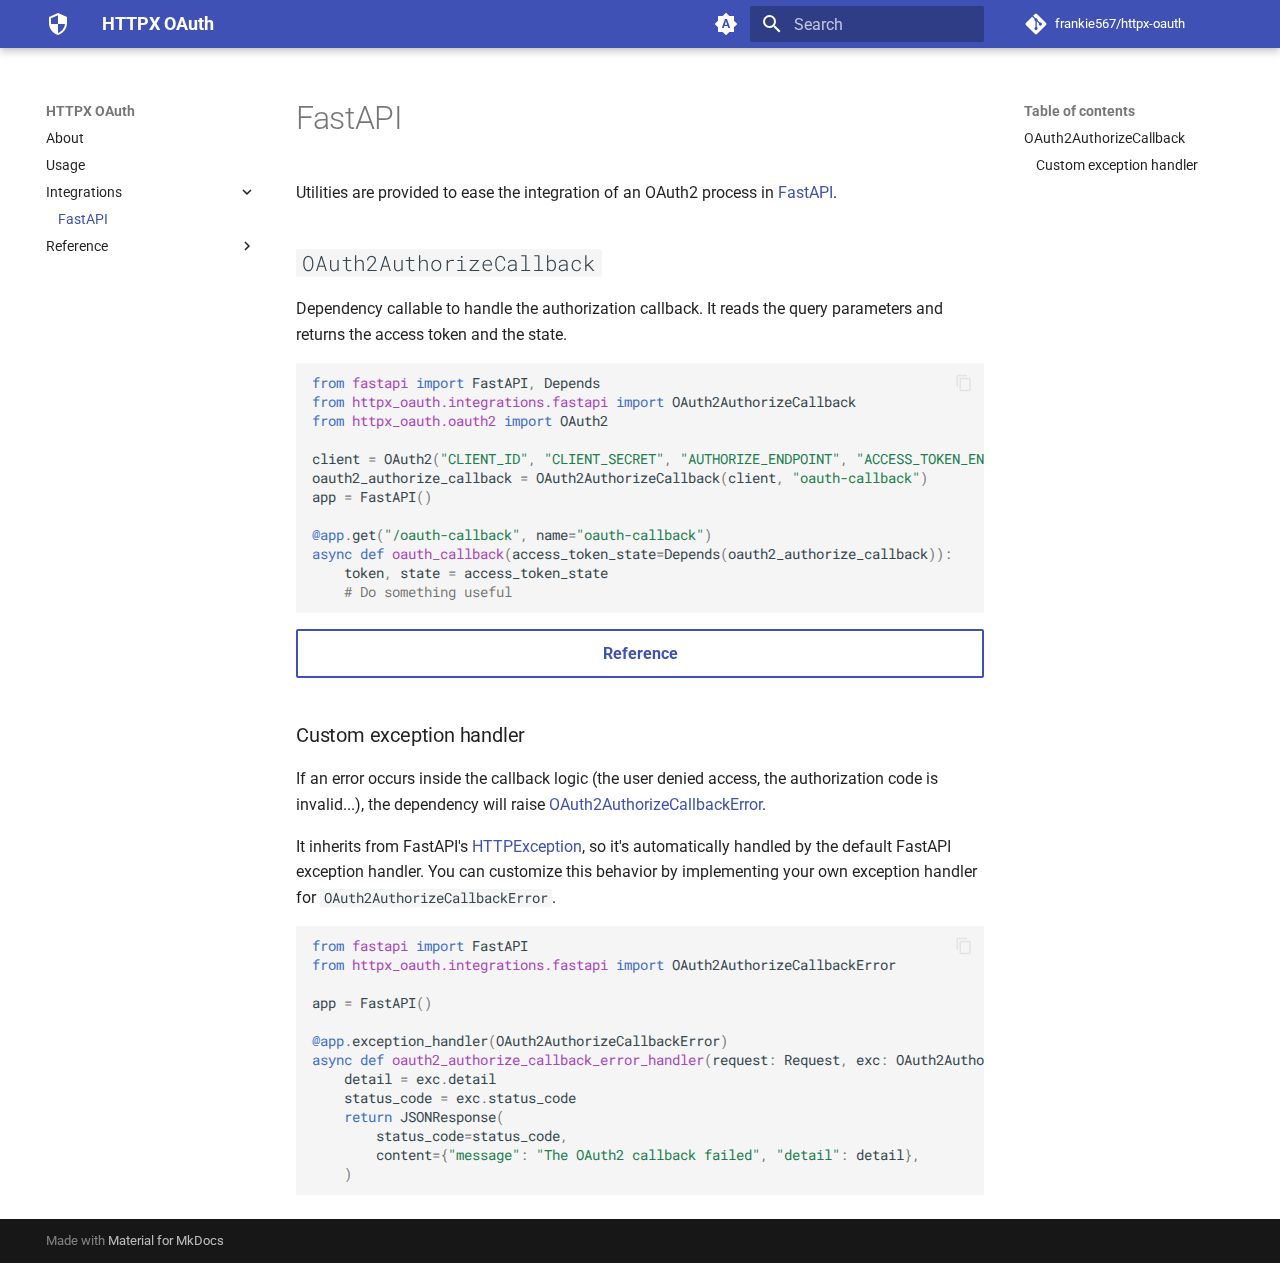
==== commit b23f81b6: "Automated deployment: Wed Oct  9 06:23:20 UTC 2024 45dc95170fa861e11c842d66c79235c67880bd23" ====
--- a/fastapi/index.html
+++ b/fastapi/index.html
@@ -18,7 +18,7 @@
       
       
       <link rel="icon" href="../assets/images/favicon.png">
-      <meta name="generator" content="mkdocs-1.6.0, mkdocs-material-9.5.28">
+      <meta name="generator" content="mkdocs-1.6.1, mkdocs-material-9.5.39">
     
     
       
@@ -26,7 +26,7 @@
       
     
     
-      <link rel="stylesheet" href="../assets/stylesheets/main.6543a935.min.css">
+      <link rel="stylesheet" href="../assets/stylesheets/main.8c3ca2c6.min.css">
       
         
         <link rel="stylesheet" href="../assets/stylesheets/palette.06af60db.min.css">
@@ -52,7 +52,7 @@
     
       <link rel="stylesheet" href="../assets/stylesheets/extra.css">
     
-    <script>__md_scope=new URL("..",location),__md_hash=e=>[...e].reduce((e,_)=>(e<<5)-e+_.charCodeAt(0),0),__md_get=(e,_=localStorage,t=__md_scope)=>JSON.parse(_.getItem(t.pathname+"."+e)),__md_set=(e,_,t=localStorage,a=__md_scope)=>{try{t.setItem(a.pathname+"."+e,JSON.stringify(_))}catch(e){}}</script>
+    <script>__md_scope=new URL("..",location),__md_hash=e=>[...e].reduce(((e,_)=>(e<<5)-e+_.charCodeAt(0)),0),__md_get=(e,_=localStorage,t=__md_scope)=>JSON.parse(_.getItem(t.pathname+"."+e)),__md_set=(e,_,t=localStorage,a=__md_scope)=>{try{t.setItem(a.pathname+"."+e,JSON.stringify(_))}catch(e){}}</script>
     
       
 
@@ -97,12 +97,12 @@
     <a href=".." title="HTTPX OAuth" class="md-header__button md-logo" aria-label="HTTPX OAuth" data-md-component="logo">
       
   
-  <svg xmlns="http://www.w3.org/2000/svg" viewBox="0 0 24 24"><path d="M12 12h7c-.53 4.11-3.28 7.78-7 8.92V12H5V6.3l7-3.11M12 1 3 5v6c0 5.55 3.84 10.73 9 12 5.16-1.27 9-6.45 9-12V5l-9-4Z"/></svg>
+  <svg xmlns="http://www.w3.org/2000/svg" viewBox="0 0 24 24"><path d="M12 12h7c-.53 4.11-3.28 7.78-7 8.92zH5V6.3l7-3.11M12 1 3 5v6c0 5.55 3.84 10.73 9 12 5.16-1.27 9-6.45 9-12V5z"/></svg>
 
     </a>
     <label class="md-header__button md-icon" for="__drawer">
       
-      <svg xmlns="http://www.w3.org/2000/svg" viewBox="0 0 24 24"><path d="M3 6h18v2H3V6m0 5h18v2H3v-2m0 5h18v2H3v-2Z"/></svg>
+      <svg xmlns="http://www.w3.org/2000/svg" viewBox="0 0 24 24"><path d="M3 6h18v2H3zm0 5h18v2H3zm0 5h18v2H3z"/></svg>
     </label>
     <div class="md-header__title" data-md-component="header-title">
       <div class="md-header__ellipsis">
@@ -130,7 +130,7 @@
     <input class="md-option" data-md-color-media="(prefers-color-scheme)" data-md-color-scheme="default" data-md-color-primary="indigo" data-md-color-accent="indigo"  aria-label="Switch to light mode"  type="radio" name="__palette" id="__palette_0">
     
       <label class="md-header__button md-icon" title="Switch to light mode" for="__palette_1" hidden>
-        <svg xmlns="http://www.w3.org/2000/svg" viewBox="0 0 24 24"><path d="m14.3 16-.7-2h-3.2l-.7 2H7.8L11 7h2l3.2 9h-1.9M20 8.69V4h-4.69L12 .69 8.69 4H4v4.69L.69 12 4 15.31V20h4.69L12 23.31 15.31 20H20v-4.69L23.31 12 20 8.69m-9.15 3.96h2.3L12 9l-1.15 3.65Z"/></svg>
+        <svg xmlns="http://www.w3.org/2000/svg" viewBox="0 0 24 24"><path d="m14.3 16-.7-2h-3.2l-.7 2H7.8L11 7h2l3.2 9zM20 8.69V4h-4.69L12 .69 8.69 4H4v4.69L.69 12 4 15.31V20h4.69L12 23.31 15.31 20H20v-4.69L23.31 12zm-9.15 3.96h2.3L12 9z"/></svg>
       </label>
     
   
@@ -140,7 +140,7 @@
     <input class="md-option" data-md-color-media="(prefers-color-scheme: light)" data-md-color-scheme="default" data-md-color-primary="blue-grey" data-md-color-accent="blue-grey"  aria-label="Switch to dark mode"  type="radio" name="__palette" id="__palette_1">
     
       <label class="md-header__button md-icon" title="Switch to dark mode" for="__palette_2" hidden>
-        <svg xmlns="http://www.w3.org/2000/svg" viewBox="0 0 24 24"><path d="M12 8a4 4 0 0 0-4 4 4 4 0 0 0 4 4 4 4 0 0 0 4-4 4 4 0 0 0-4-4m0 10a6 6 0 0 1-6-6 6 6 0 0 1 6-6 6 6 0 0 1 6 6 6 6 0 0 1-6 6m8-9.31V4h-4.69L12 .69 8.69 4H4v4.69L.69 12 4 15.31V20h4.69L12 23.31 15.31 20H20v-4.69L23.31 12 20 8.69Z"/></svg>
+        <svg xmlns="http://www.w3.org/2000/svg" viewBox="0 0 24 24"><path d="M12 8a4 4 0 0 0-4 4 4 4 0 0 0 4 4 4 4 0 0 0 4-4 4 4 0 0 0-4-4m0 10a6 6 0 0 1-6-6 6 6 0 0 1 6-6 6 6 0 0 1 6 6 6 6 0 0 1-6 6m8-9.31V4h-4.69L12 .69 8.69 4H4v4.69L.69 12 4 15.31V20h4.69L12 23.31 15.31 20H20v-4.69L23.31 12z"/></svg>
       </label>
     
   
@@ -150,7 +150,7 @@
     <input class="md-option" data-md-color-media="(prefers-color-scheme: dark)" data-md-color-scheme="slate" data-md-color-primary="blue-grey" data-md-color-accent="blue-grey"  aria-label="Switch to light mode"  type="radio" name="__palette" id="__palette_2">
     
       <label class="md-header__button md-icon" title="Switch to light mode" for="__palette_0" hidden>
-        <svg xmlns="http://www.w3.org/2000/svg" viewBox="0 0 24 24"><path d="M12 18c-.89 0-1.74-.2-2.5-.55C11.56 16.5 13 14.42 13 12c0-2.42-1.44-4.5-3.5-5.45C10.26 6.2 11.11 6 12 6a6 6 0 0 1 6 6 6 6 0 0 1-6 6m8-9.31V4h-4.69L12 .69 8.69 4H4v4.69L.69 12 4 15.31V20h4.69L12 23.31 15.31 20H20v-4.69L23.31 12 20 8.69Z"/></svg>
+        <svg xmlns="http://www.w3.org/2000/svg" viewBox="0 0 24 24"><path d="M12 18c-.89 0-1.74-.2-2.5-.55C11.56 16.5 13 14.42 13 12s-1.44-4.5-3.5-5.45C10.26 6.2 11.11 6 12 6a6 6 0 0 1 6 6 6 6 0 0 1-6 6m8-9.31V4h-4.69L12 .69 8.69 4H4v4.69L.69 12 4 15.31V20h4.69L12 23.31 15.31 20H20v-4.69L23.31 12z"/></svg>
       </label>
     
   
@@ -158,13 +158,13 @@
       
     
     
-      <script>var media,input,key,value,palette=__md_get("__palette");if(palette&&palette.color){"(prefers-color-scheme)"===palette.color.media&&(media=matchMedia("(prefers-color-scheme: light)"),input=document.querySelector(media.matches?"[data-md-color-media='(prefers-color-scheme: light)']":"[data-md-color-media='(prefers-color-scheme: dark)']"),palette.color.media=input.getAttribute("data-md-color-media"),palette.color.scheme=input.getAttribute("data-md-color-scheme"),palette.color.primary=input.getAttribute("data-md-color-primary"),palette.color.accent=input.getAttribute("data-md-color-accent"));for([key,value]of Object.entries(palette.color))document.body.setAttribute("data-md-color-"+key,value)}</script>
+      <script>var palette=__md_get("__palette");if(palette&&palette.color){if("(prefers-color-scheme)"===palette.color.media){var media=matchMedia("(prefers-color-scheme: light)"),input=document.querySelector(media.matches?"[data-md-color-media='(prefers-color-scheme: light)']":"[data-md-color-media='(prefers-color-scheme: dark)']");palette.color.media=input.getAttribute("data-md-color-media"),palette.color.scheme=input.getAttribute("data-md-color-scheme"),palette.color.primary=input.getAttribute("data-md-color-primary"),palette.color.accent=input.getAttribute("data-md-color-accent")}for(var[key,value]of Object.entries(palette.color))document.body.setAttribute("data-md-color-"+key,value)}</script>
     
     
     
       <label class="md-header__button md-icon" for="__search">
         
-        <svg xmlns="http://www.w3.org/2000/svg" viewBox="0 0 24 24"><path d="M9.5 3A6.5 6.5 0 0 1 16 9.5c0 1.61-.59 3.09-1.56 4.23l.27.27h.79l5 5-1.5 1.5-5-5v-.79l-.27-.27A6.516 6.516 0 0 1 9.5 16 6.5 6.5 0 0 1 3 9.5 6.5 6.5 0 0 1 9.5 3m0 2C7 5 5 7 5 9.5S7 14 9.5 14 14 12 14 9.5 12 5 9.5 5Z"/></svg>
+        <svg xmlns="http://www.w3.org/2000/svg" viewBox="0 0 24 24"><path d="M9.5 3A6.5 6.5 0 0 1 16 9.5c0 1.61-.59 3.09-1.56 4.23l.27.27h.79l5 5-1.5 1.5-5-5v-.79l-.27-.27A6.52 6.52 0 0 1 9.5 16 6.5 6.5 0 0 1 3 9.5 6.5 6.5 0 0 1 9.5 3m0 2C7 5 5 7 5 9.5S7 14 9.5 14 14 12 14 9.5 12 5 9.5 5"/></svg>
       </label>
       <div class="md-search" data-md-component="search" role="dialog">
   <label class="md-search__overlay" for="__search"></label>
@@ -173,15 +173,15 @@
       <input type="text" class="md-search__input" name="query" aria-label="Search" placeholder="Search" autocapitalize="off" autocorrect="off" autocomplete="off" spellcheck="false" data-md-component="search-query" required>
       <label class="md-search__icon md-icon" for="__search">
         
-        <svg xmlns="http://www.w3.org/2000/svg" viewBox="0 0 24 24"><path d="M9.5 3A6.5 6.5 0 0 1 16 9.5c0 1.61-.59 3.09-1.56 4.23l.27.27h.79l5 5-1.5 1.5-5-5v-.79l-.27-.27A6.516 6.516 0 0 1 9.5 16 6.5 6.5 0 0 1 3 9.5 6.5 6.5 0 0 1 9.5 3m0 2C7 5 5 7 5 9.5S7 14 9.5 14 14 12 14 9.5 12 5 9.5 5Z"/></svg>
-        
-        <svg xmlns="http://www.w3.org/2000/svg" viewBox="0 0 24 24"><path d="M20 11v2H8l5.5 5.5-1.42 1.42L4.16 12l7.92-7.92L13.5 5.5 8 11h12Z"/></svg>
+        <svg xmlns="http://www.w3.org/2000/svg" viewBox="0 0 24 24"><path d="M9.5 3A6.5 6.5 0 0 1 16 9.5c0 1.61-.59 3.09-1.56 4.23l.27.27h.79l5 5-1.5 1.5-5-5v-.79l-.27-.27A6.52 6.52 0 0 1 9.5 16 6.5 6.5 0 0 1 3 9.5 6.5 6.5 0 0 1 9.5 3m0 2C7 5 5 7 5 9.5S7 14 9.5 14 14 12 14 9.5 12 5 9.5 5"/></svg>
+        
+        <svg xmlns="http://www.w3.org/2000/svg" viewBox="0 0 24 24"><path d="M20 11v2H8l5.5 5.5-1.42 1.42L4.16 12l7.92-7.92L13.5 5.5 8 11z"/></svg>
       </label>
       <nav class="md-search__options" aria-label="Search">
         
         <button type="reset" class="md-search__icon md-icon" title="Clear" aria-label="Clear" tabindex="-1">
           
-          <svg xmlns="http://www.w3.org/2000/svg" viewBox="0 0 24 24"><path d="M19 6.41 17.59 5 12 10.59 6.41 5 5 6.41 10.59 12 5 17.59 6.41 19 12 13.41 17.59 19 19 17.59 13.41 12 19 6.41Z"/></svg>
+          <svg xmlns="http://www.w3.org/2000/svg" viewBox="0 0 24 24"><path d="M19 6.41 17.59 5 12 10.59 6.41 5 5 6.41 10.59 12 5 17.59 6.41 19 12 13.41 17.59 19 19 17.59 13.41 12z"/></svg>
         </button>
       </nav>
       
@@ -204,7 +204,7 @@
         <a href="https://github.com/frankie567/httpx-oauth" title="Go to repository" class="md-source" data-md-component="source">
   <div class="md-source__icon md-icon">
     
-    <svg xmlns="http://www.w3.org/2000/svg" viewBox="0 0 448 512"><!--! Font Awesome Free 6.5.2 by @fontawesome - https://fontawesome.com License - https://fontawesome.com/license/free (Icons: CC BY 4.0, Fonts: SIL OFL 1.1, Code: MIT License) Copyright 2024 Fonticons, Inc.--><path d="M439.55 236.05 244 40.45a28.87 28.87 0 0 0-40.81 0l-40.66 40.63 51.52 51.52c27.06-9.14 52.68 16.77 43.39 43.68l49.66 49.66c34.23-11.8 61.18 31 35.47 56.69-26.49 26.49-70.21-2.87-56-37.34L240.22 199v121.85c25.3 12.54 22.26 41.85 9.08 55a34.34 34.34 0 0 1-48.55 0c-17.57-17.6-11.07-46.91 11.25-56v-123c-20.8-8.51-24.6-30.74-18.64-45L142.57 101 8.45 235.14a28.86 28.86 0 0 0 0 40.81l195.61 195.6a28.86 28.86 0 0 0 40.8 0l194.69-194.69a28.86 28.86 0 0 0 0-40.81z"/></svg>
+    <svg xmlns="http://www.w3.org/2000/svg" viewBox="0 0 448 512"><!--! Font Awesome Free 6.6.0 by @fontawesome - https://fontawesome.com License - https://fontawesome.com/license/free (Icons: CC BY 4.0, Fonts: SIL OFL 1.1, Code: MIT License) Copyright 2024 Fonticons, Inc.--><path d="M439.55 236.05 244 40.45a28.87 28.87 0 0 0-40.81 0l-40.66 40.63 51.52 51.52c27.06-9.14 52.68 16.77 43.39 43.68l49.66 49.66c34.23-11.8 61.18 31 35.47 56.69-26.49 26.49-70.21-2.87-56-37.34L240.22 199v121.85c25.3 12.54 22.26 41.85 9.08 55a34.34 34.34 0 0 1-48.55 0c-17.57-17.6-11.07-46.91 11.25-56v-123c-20.8-8.51-24.6-30.74-18.64-45L142.57 101 8.45 235.14a28.86 28.86 0 0 0 0 40.81l195.61 195.6a28.86 28.86 0 0 0 40.8 0l194.69-194.69a28.86 28.86 0 0 0 0-40.81"/></svg>
   </div>
   <div class="md-source__repository">
     frankie567/httpx-oauth
@@ -240,7 +240,7 @@
     <a href=".." title="HTTPX OAuth" class="md-nav__button md-logo" aria-label="HTTPX OAuth" data-md-component="logo">
       
   
-  <svg xmlns="http://www.w3.org/2000/svg" viewBox="0 0 24 24"><path d="M12 12h7c-.53 4.11-3.28 7.78-7 8.92V12H5V6.3l7-3.11M12 1 3 5v6c0 5.55 3.84 10.73 9 12 5.16-1.27 9-6.45 9-12V5l-9-4Z"/></svg>
+  <svg xmlns="http://www.w3.org/2000/svg" viewBox="0 0 24 24"><path d="M12 12h7c-.53 4.11-3.28 7.78-7 8.92zH5V6.3l7-3.11M12 1 3 5v6c0 5.55 3.84 10.73 9 12 5.16-1.27 9-6.45 9-12V5z"/></svg>
 
     </a>
     HTTPX OAuth
@@ -250,7 +250,7 @@
       <a href="https://github.com/frankie567/httpx-oauth" title="Go to repository" class="md-source" data-md-component="source">
   <div class="md-source__icon md-icon">
     
-    <svg xmlns="http://www.w3.org/2000/svg" viewBox="0 0 448 512"><!--! Font Awesome Free 6.5.2 by @fontawesome - https://fontawesome.com License - https://fontawesome.com/license/free (Icons: CC BY 4.0, Fonts: SIL OFL 1.1, Code: MIT License) Copyright 2024 Fonticons, Inc.--><path d="M439.55 236.05 244 40.45a28.87 28.87 0 0 0-40.81 0l-40.66 40.63 51.52 51.52c27.06-9.14 52.68 16.77 43.39 43.68l49.66 49.66c34.23-11.8 61.18 31 35.47 56.69-26.49 26.49-70.21-2.87-56-37.34L240.22 199v121.85c25.3 12.54 22.26 41.85 9.08 55a34.34 34.34 0 0 1-48.55 0c-17.57-17.6-11.07-46.91 11.25-56v-123c-20.8-8.51-24.6-30.74-18.64-45L142.57 101 8.45 235.14a28.86 28.86 0 0 0 0 40.81l195.61 195.6a28.86 28.86 0 0 0 40.8 0l194.69-194.69a28.86 28.86 0 0 0 0-40.81z"/></svg>
+    <svg xmlns="http://www.w3.org/2000/svg" viewBox="0 0 448 512"><!--! Font Awesome Free 6.6.0 by @fontawesome - https://fontawesome.com License - https://fontawesome.com/license/free (Icons: CC BY 4.0, Fonts: SIL OFL 1.1, Code: MIT License) Copyright 2024 Fonticons, Inc.--><path d="M439.55 236.05 244 40.45a28.87 28.87 0 0 0-40.81 0l-40.66 40.63 51.52 51.52c27.06-9.14 52.68 16.77 43.39 43.68l49.66 49.66c34.23-11.8 61.18 31 35.47 56.69-26.49 26.49-70.21-2.87-56-37.34L240.22 199v121.85c25.3 12.54 22.26 41.85 9.08 55a34.34 34.34 0 0 1-48.55 0c-17.57-17.6-11.07-46.91 11.25-56v-123c-20.8-8.51-24.6-30.74-18.64-45L142.57 101 8.45 235.14a28.86 28.86 0 0 0 0 40.81l195.61 195.6a28.86 28.86 0 0 0 40.8 0l194.69-194.69a28.86 28.86 0 0 0 0-40.81"/></svg>
   </div>
   <div class="md-source__repository">
     frankie567/httpx-oauth
@@ -701,10 +701,10 @@
     </div>
     
     
-    <script id="__config" type="application/json">{"base": "..", "features": ["content.code.copy"], "search": "../assets/javascripts/workers/search.b8dbb3d2.min.js", "translations": {"clipboard.copied": "Copied to clipboard", "clipboard.copy": "Copy to clipboard", "search.result.more.one": "1 more on this page", "search.result.more.other": "# more on this page", "search.result.none": "No matching documents", "search.result.one": "1 matching document", "search.result.other": "# matching documents", "search.result.placeholder": "Type to start searching", "search.result.term.missing": "Missing", "select.version": "Select version"}}</script>
-    
-    
-      <script src="../assets/javascripts/bundle.fe8b6f2b.min.js"></script>
+    <script id="__config" type="application/json">{"base": "..", "features": ["content.code.copy"], "search": "../assets/javascripts/workers/search.6ce7567c.min.js", "translations": {"clipboard.copied": "Copied to clipboard", "clipboard.copy": "Copy to clipboard", "search.result.more.one": "1 more on this page", "search.result.more.other": "# more on this page", "search.result.none": "No matching documents", "search.result.one": "1 matching document", "search.result.other": "# matching documents", "search.result.placeholder": "Type to start searching", "search.result.term.missing": "Missing", "select.version": "Select version"}}</script>
+    
+    
+      <script src="../assets/javascripts/bundle.525ec568.min.js"></script>
       
     
   </body>
--- a/assets/stylesheets/main.8c3ca2c6.min.css
+++ b/assets/stylesheets/main.8c3ca2c6.min.css
@@ -0,0 +1 @@
+@charset "UTF-8";html{-webkit-text-size-adjust:none;-moz-text-size-adjust:none;text-size-adjust:none;box-sizing:border-box}*,:after,:before{box-sizing:inherit}@media (prefers-reduced-motion){*,:after,:before{transition:none!important}}body{margin:0}a,button,input,label{-webkit-tap-highlight-color:transparent}a{color:inherit;text-decoration:none}hr{border:0;box-sizing:initial;display:block;height:.05rem;overflow:visible;padding:0}small{font-size:80%}sub,sup{line-height:1em}img{border-style:none}table{border-collapse:initial;border-spacing:0}td,th{font-weight:400;vertical-align:top}button{background:#0000;border:0;font-family:inherit;font-size:inherit;margin:0;padding:0}input{border:0;outline:none}:root{--md-primary-fg-color:#4051b5;--md-primary-fg-color--light:#5d6cc0;--md-primary-fg-color--dark:#303fa1;--md-primary-bg-color:#fff;--md-primary-bg-color--light:#ffffffb3;--md-accent-fg-color:#526cfe;--md-accent-fg-color--transparent:#526cfe1a;--md-accent-bg-color:#fff;--md-accent-bg-color--light:#ffffffb3}[data-md-color-scheme=default]{color-scheme:light}[data-md-color-scheme=default] img[src$="#gh-dark-mode-only"],[data-md-color-scheme=default] img[src$="#only-dark"]{display:none}:root,[data-md-color-scheme=default]{--md-hue:225deg;--md-default-fg-color:#000000de;--md-default-fg-color--light:#0000008a;--md-default-fg-color--lighter:#00000052;--md-default-fg-color--lightest:#00000012;--md-default-bg-color:#fff;--md-default-bg-color--light:#ffffffb3;--md-default-bg-color--lighter:#ffffff4d;--md-default-bg-color--lightest:#ffffff1f;--md-code-fg-color:#36464e;--md-code-bg-color:#f5f5f5;--md-code-hl-color:#4287ff;--md-code-hl-color--light:#4287ff1a;--md-code-hl-number-color:#d52a2a;--md-code-hl-special-color:#db1457;--md-code-hl-function-color:#a846b9;--md-code-hl-constant-color:#6e59d9;--md-code-hl-keyword-color:#3f6ec6;--md-code-hl-string-color:#1c7d4d;--md-code-hl-name-color:var(--md-code-fg-color);--md-code-hl-operator-color:var(--md-default-fg-color--light);--md-code-hl-punctuation-color:var(--md-default-fg-color--light);--md-code-hl-comment-color:var(--md-default-fg-color--light);--md-code-hl-generic-color:var(--md-default-fg-color--light);--md-code-hl-variable-color:var(--md-default-fg-color--light);--md-typeset-color:var(--md-default-fg-color);--md-typeset-a-color:var(--md-primary-fg-color);--md-typeset-del-color:#f5503d26;--md-typeset-ins-color:#0bd57026;--md-typeset-kbd-color:#fafafa;--md-typeset-kbd-accent-color:#fff;--md-typeset-kbd-border-color:#b8b8b8;--md-typeset-mark-color:#ffff0080;--md-typeset-table-color:#0000001f;--md-typeset-table-color--light:rgba(0,0,0,.035);--md-admonition-fg-color:var(--md-default-fg-color);--md-admonition-bg-color:var(--md-default-bg-color);--md-warning-fg-color:#000000de;--md-warning-bg-color:#ff9;--md-footer-fg-color:#fff;--md-footer-fg-color--light:#ffffffb3;--md-footer-fg-color--lighter:#ffffff73;--md-footer-bg-color:#000000de;--md-footer-bg-color--dark:#00000052;--md-shadow-z1:0 0.2rem 0.5rem #0000000d,0 0 0.05rem #0000001a;--md-shadow-z2:0 0.2rem 0.5rem #0000001a,0 0 0.05rem #00000040;--md-shadow-z3:0 0.2rem 0.5rem #0003,0 0 0.05rem #00000059}.md-icon svg{fill:currentcolor;display:block;height:1.2rem;width:1.2rem}body{-webkit-font-smoothing:antialiased;-moz-osx-font-smoothing:grayscale;--md-text-font-family:var(--md-text-font,_),-apple-system,BlinkMacSystemFont,Helvetica,Arial,sans-serif;--md-code-font-family:var(--md-code-font,_),SFMono-Regular,Consolas,Menlo,monospace}aside,body,input{font-feature-settings:"kern","liga";color:var(--md-typeset-color);font-family:var(--md-text-font-family)}code,kbd,pre{font-feature-settings:"kern";font-family:var(--md-code-font-family)}:root{--md-typeset-table-sort-icon:url('data:image/svg+xml;charset=utf-8,<svg xmlns="http://www.w3.org/2000/svg" viewBox="0 0 24 24"><path d="m18 21-4-4h3V7h-3l4-4 4 4h-3v10h3M2 19v-2h10v2M2 13v-2h7v2M2 7V5h4v2z"/></svg>');--md-typeset-table-sort-icon--asc:url('data:image/svg+xml;charset=utf-8,<svg xmlns="http://www.w3.org/2000/svg" viewBox="0 0 24 24"><path d="M19 17h3l-4 4-4-4h3V3h2M2 17h10v2H2M6 5v2H2V5m0 6h7v2H2z"/></svg>');--md-typeset-table-sort-icon--desc:url('data:image/svg+xml;charset=utf-8,<svg xmlns="http://www.w3.org/2000/svg" viewBox="0 0 24 24"><path d="M19 7h3l-4-4-4 4h3v14h2M2 17h10v2H2M6 5v2H2V5m0 6h7v2H2z"/></svg>')}.md-typeset{-webkit-print-color-adjust:exact;color-adjust:exact;font-size:.8rem;line-height:1.6}@media print{.md-typeset{font-size:.68rem}}.md-typeset blockquote,.md-typeset dl,.md-typeset figure,.md-typeset ol,.md-typeset pre,.md-typeset ul{margin-bottom:1em;margin-top:1em}.md-typeset h1{color:var(--md-default-fg-color--light);font-size:2em;line-height:1.3;margin:0 0 1.25em}.md-typeset h1,.md-typeset h2{font-weight:300;letter-spacing:-.01em}.md-typeset h2{font-size:1.5625em;line-height:1.4;margin:1.6em 0 .64em}.md-typeset h3{font-size:1.25em;font-weight:400;letter-spacing:-.01em;line-height:1.5;margin:1.6em 0 .8em}.md-typeset h2+h3{margin-top:.8em}.md-typeset h4{font-weight:700;letter-spacing:-.01em;margin:1em 0}.md-typeset h5,.md-typeset h6{color:var(--md-default-fg-color--light);font-size:.8em;font-weight:700;letter-spacing:-.01em;margin:1.25em 0}.md-typeset h5{text-transform:uppercase}.md-typeset hr{border-bottom:.05rem solid var(--md-default-fg-color--lightest);display:flow-root;margin:1.5em 0}.md-typeset a{color:var(--md-typeset-a-color);word-break:break-word}.md-typeset a,.md-typeset a:before{transition:color 125ms}.md-typeset a:focus,.md-typeset a:hover{color:var(--md-accent-fg-color)}.md-typeset a:focus code,.md-typeset a:hover code{background-color:var(--md-accent-fg-color--transparent)}.md-typeset a code{color:currentcolor;transition:background-color 125ms}.md-typeset a.focus-visible{outline-color:var(--md-accent-fg-color);outline-offset:.2rem}.md-typeset code,.md-typeset kbd,.md-typeset pre{color:var(--md-code-fg-color);direction:ltr;font-variant-ligatures:none}@media print{.md-typeset code,.md-typeset kbd,.md-typeset pre{white-space:pre-wrap}}.md-typeset code{background-color:var(--md-code-bg-color);border-radius:.1rem;-webkit-box-decoration-break:clone;box-decoration-break:clone;font-size:.85em;padding:0 .2941176471em;word-break:break-word}.md-typeset code:not(.focus-visible){-webkit-tap-highlight-color:transparent;outline:none}.md-typeset pre{display:flow-root;line-height:1.4;position:relative}.md-typeset pre>code{-webkit-box-decoration-break:slice;box-decoration-break:slice;box-shadow:none;display:block;margin:0;outline-color:var(--md-accent-fg-color);overflow:auto;padding:.7720588235em 1.1764705882em;scrollbar-color:var(--md-default-fg-color--lighter) #0000;scrollbar-width:thin;touch-action:auto;word-break:normal}.md-typeset pre>code:hover{scrollbar-color:var(--md-accent-fg-color) #0000}.md-typeset pre>code::-webkit-scrollbar{height:.2rem;width:.2rem}.md-typeset pre>code::-webkit-scrollbar-thumb{background-color:var(--md-default-fg-color--lighter)}.md-typeset pre>code::-webkit-scrollbar-thumb:hover{background-color:var(--md-accent-fg-color)}.md-typeset kbd{background-color:var(--md-typeset-kbd-color);border-radius:.1rem;box-shadow:0 .1rem 0 .05rem var(--md-typeset-kbd-border-color),0 .1rem 0 var(--md-typeset-kbd-border-color),0 -.1rem .2rem var(--md-typeset-kbd-accent-color) inset;color:var(--md-default-fg-color);display:inline-block;font-size:.75em;padding:0 .6666666667em;vertical-align:text-top;word-break:break-word}.md-typeset mark{background-color:var(--md-typeset-mark-color);-webkit-box-decoration-break:clone;box-decoration-break:clone;color:inherit;word-break:break-word}.md-typeset abbr{border-bottom:.05rem dotted var(--md-default-fg-color--light);cursor:help;text-decoration:none}.md-typeset small{opacity:.75}[dir=ltr] .md-typeset sub,[dir=ltr] .md-typeset sup{margin-left:.078125em}[dir=rtl] .md-typeset sub,[dir=rtl] .md-typeset sup{margin-right:.078125em}[dir=ltr] .md-typeset blockquote{padding-left:.6rem}[dir=rtl] .md-typeset blockquote{padding-right:.6rem}[dir=ltr] .md-typeset blockquote{border-left:.2rem solid var(--md-default-fg-color--lighter)}[dir=rtl] .md-typeset blockquote{border-right:.2rem solid var(--md-default-fg-color--lighter)}.md-typeset blockquote{color:var(--md-default-fg-color--light);margin-left:0;margin-right:0}.md-typeset ul{list-style-type:disc}.md-typeset ul[type]{list-style-type:revert-layer}[dir=ltr] .md-typeset ol,[dir=ltr] .md-typeset ul{margin-left:.625em}[dir=rtl] .md-typeset ol,[dir=rtl] .md-typeset ul{margin-right:.625em}.md-typeset ol,.md-typeset ul{padding:0}.md-typeset ol:not([hidden]),.md-typeset ul:not([hidden]){display:flow-root}.md-typeset ol ol,.md-typeset ul ol{list-style-type:lower-alpha}.md-typeset ol ol ol,.md-typeset ul ol ol{list-style-type:lower-roman}.md-typeset ol ol ol ol,.md-typeset ul ol ol ol{list-style-type:upper-alpha}.md-typeset ol ol ol ol ol,.md-typeset ul ol ol ol ol{list-style-type:upper-roman}.md-typeset ol[type],.md-typeset ul[type]{list-style-type:revert-layer}[dir=ltr] .md-typeset ol li,[dir=ltr] .md-typeset ul li{margin-left:1.25em}[dir=rtl] .md-typeset ol li,[dir=rtl] .md-typeset ul li{margin-right:1.25em}.md-typeset ol li,.md-typeset ul li{margin-bottom:.5em}.md-typeset ol li blockquote,.md-typeset ol li p,.md-typeset ul li blockquote,.md-typeset ul li p{margin:.5em 0}.md-typeset ol li:last-child,.md-typeset ul li:last-child{margin-bottom:0}[dir=ltr] .md-typeset ol li ol,[dir=ltr] .md-typeset ol li ul,[dir=ltr] .md-typeset ul li ol,[dir=ltr] .md-typeset ul li ul{margin-left:.625em}[dir=rtl] .md-typeset ol li ol,[dir=rtl] .md-typeset ol li ul,[dir=rtl] .md-typeset ul li ol,[dir=rtl] .md-typeset ul li ul{margin-right:.625em}.md-typeset ol li ol,.md-typeset ol li ul,.md-typeset ul li ol,.md-typeset ul li ul{margin-bottom:.5em;margin-top:.5em}[dir=ltr] .md-typeset dd{margin-left:1.875em}[dir=rtl] .md-typeset dd{margin-right:1.875em}.md-typeset dd{margin-bottom:1.5em;margin-top:1em}.md-typeset img,.md-typeset svg,.md-typeset video{height:auto;max-width:100%}.md-typeset img[align=left]{margin:1em 1em 1em 0}.md-typeset img[align=right]{margin:1em 0 1em 1em}.md-typeset img[align]:only-child{margin-top:0}.md-typeset figure{display:flow-root;margin:1em auto;max-width:100%;text-align:center;width:-moz-fit-content;width:fit-content}.md-typeset figure img{display:block;margin:0 auto}.md-typeset figcaption{font-style:italic;margin:1em auto;max-width:24rem}.md-typeset iframe{max-width:100%}.md-typeset table:not([class]){background-color:var(--md-default-bg-color);border:.05rem solid var(--md-typeset-table-color);border-radius:.1rem;display:inline-block;font-size:.64rem;max-width:100%;overflow:auto;touch-action:auto}@media print{.md-typeset table:not([class]){display:table}}.md-typeset table:not([class])+*{margin-top:1.5em}.md-typeset table:not([class]) td>:first-child,.md-typeset table:not([class]) th>:first-child{margin-top:0}.md-typeset table:not([class]) td>:last-child,.md-typeset table:not([class]) th>:last-child{margin-bottom:0}.md-typeset table:not([class]) td:not([align]),.md-typeset table:not([class]) th:not([align]){text-align:left}[dir=rtl] .md-typeset table:not([class]) td:not([align]),[dir=rtl] .md-typeset table:not([class]) th:not([align]){text-align:right}.md-typeset table:not([class]) th{font-weight:700;min-width:5rem;padding:.9375em 1.25em;vertical-align:top}.md-typeset table:not([class]) td{border-top:.05rem solid var(--md-typeset-table-color);padding:.9375em 1.25em;vertical-align:top}.md-typeset table:not([class]) tbody tr{transition:background-color 125ms}.md-typeset table:not([class]) tbody tr:hover{background-color:var(--md-typeset-table-color--light);box-shadow:0 .05rem 0 var(--md-default-bg-color) inset}.md-typeset table:not([class]) a{word-break:normal}.md-typeset table th[role=columnheader]{cursor:pointer}[dir=ltr] .md-typeset table th[role=columnheader]:after{margin-left:.5em}[dir=rtl] .md-typeset table th[role=columnheader]:after{margin-right:.5em}.md-typeset table th[role=columnheader]:after{content:"";display:inline-block;height:1.2em;-webkit-mask-image:var(--md-typeset-table-sort-icon);mask-image:var(--md-typeset-table-sort-icon);-webkit-mask-repeat:no-repeat;mask-repeat:no-repeat;-webkit-mask-size:contain;mask-size:contain;transition:background-color 125ms;vertical-align:text-bottom;width:1.2em}.md-typeset table th[role=columnheader]:hover:after{background-color:var(--md-default-fg-color--lighter)}.md-typeset table th[role=columnheader][aria-sort=ascending]:after{background-color:var(--md-default-fg-color--light);-webkit-mask-image:var(--md-typeset-table-sort-icon--asc);mask-image:var(--md-typeset-table-sort-icon--asc)}.md-typeset table th[role=columnheader][aria-sort=descending]:after{background-color:var(--md-default-fg-color--light);-webkit-mask-image:var(--md-typeset-table-sort-icon--desc);mask-image:var(--md-typeset-table-sort-icon--desc)}.md-typeset__scrollwrap{margin:1em -.8rem;overflow-x:auto;touch-action:auto}.md-typeset__table{display:inline-block;margin-bottom:.5em;padding:0 .8rem}@media print{.md-typeset__table{display:block}}html .md-typeset__table table{display:table;margin:0;overflow:hidden;width:100%}@media screen and (max-width:44.984375em){.md-content__inner>pre{margin:1em -.8rem}.md-content__inner>pre code{border-radius:0}}.md-typeset .md-author{border-radius:100%;display:block;flex-shrink:0;height:1.6rem;overflow:hidden;position:relative;transition:color 125ms,transform 125ms;width:1.6rem}.md-typeset .md-author img{display:block}.md-typeset .md-author--more{background:var(--md-default-fg-color--lightest);color:var(--md-default-fg-color--lighter);font-size:.6rem;font-weight:700;line-height:1.6rem;text-align:center}.md-typeset .md-author--long{height:2.4rem;width:2.4rem}.md-typeset a.md-author{transform:scale(1)}.md-typeset a.md-author img{border-radius:100%;filter:grayscale(100%) opacity(75%);transition:filter 125ms}.md-typeset a.md-author:focus,.md-typeset a.md-author:hover{transform:scale(1.1);z-index:1}.md-typeset a.md-author:focus img,.md-typeset a.md-author:hover img{filter:grayscale(0)}.md-banner{background-color:var(--md-footer-bg-color);color:var(--md-footer-fg-color);overflow:auto}@media print{.md-banner{display:none}}.md-banner--warning{background-color:var(--md-warning-bg-color);color:var(--md-warning-fg-color)}.md-banner__inner{font-size:.7rem;margin:.6rem auto;padding:0 .8rem}[dir=ltr] .md-banner__button{float:right}[dir=rtl] .md-banner__button{float:left}.md-banner__button{color:inherit;cursor:pointer;transition:opacity .25s}.no-js .md-banner__button{display:none}.md-banner__button:hover{opacity:.7}html{font-size:125%;height:100%;overflow-x:hidden}@media screen and (min-width:100em){html{font-size:137.5%}}@media screen and (min-width:125em){html{font-size:150%}}body{background-color:var(--md-default-bg-color);display:flex;flex-direction:column;font-size:.5rem;min-height:100%;position:relative;width:100%}@media print{body{display:block}}@media screen and (max-width:59.984375em){body[data-md-scrolllock]{position:fixed}}.md-grid{margin-left:auto;margin-right:auto;max-width:61rem}.md-container{display:flex;flex-direction:column;flex-grow:1}@media print{.md-container{display:block}}.md-main{flex-grow:1}.md-main__inner{display:flex;height:100%;margin-top:1.5rem}.md-ellipsis{overflow:hidden;text-overflow:ellipsis}.md-toggle{display:none}.md-option{height:0;opacity:0;position:absolute;width:0}.md-option:checked+label:not([hidden]){display:block}.md-option.focus-visible+label{outline-color:var(--md-accent-fg-color);outline-style:auto}.md-skip{background-color:var(--md-default-fg-color);border-radius:.1rem;color:var(--md-default-bg-color);font-size:.64rem;margin:.5rem;opacity:0;outline-color:var(--md-accent-fg-color);padding:.3rem .5rem;position:fixed;transform:translateY(.4rem);z-index:-1}.md-skip:focus{opacity:1;transform:translateY(0);transition:transform .25s cubic-bezier(.4,0,.2,1),opacity 175ms 75ms;z-index:10}@page{margin:25mm}:root{--md-clipboard-icon:url('data:image/svg+xml;charset=utf-8,<svg xmlns="http://www.w3.org/2000/svg" viewBox="0 0 24 24"><path d="M19 21H8V7h11m0-2H8a2 2 0 0 0-2 2v14a2 2 0 0 0 2 2h11a2 2 0 0 0 2-2V7a2 2 0 0 0-2-2m-3-4H4a2 2 0 0 0-2 2v14h2V3h12z"/></svg>')}.md-clipboard{border-radius:.1rem;color:var(--md-default-fg-color--lightest);cursor:pointer;height:1.5em;outline-color:var(--md-accent-fg-color);outline-offset:.1rem;position:absolute;right:.5em;top:.5em;transition:color .25s;width:1.5em;z-index:1}@media print{.md-clipboard{display:none}}.md-clipboard:not(.focus-visible){-webkit-tap-highlight-color:transparent;outline:none}:hover>.md-clipboard{color:var(--md-default-fg-color--light)}.md-clipboard:focus,.md-clipboard:hover{color:var(--md-accent-fg-color)}.md-clipboard:after{background-color:currentcolor;content:"";display:block;height:1.125em;margin:0 auto;-webkit-mask-image:var(--md-clipboard-icon);mask-image:var(--md-clipboard-icon);-webkit-mask-position:center;mask-position:center;-webkit-mask-repeat:no-repeat;mask-repeat:no-repeat;-webkit-mask-size:contain;mask-size:contain;width:1.125em}.md-clipboard--inline{cursor:pointer}.md-clipboard--inline code{transition:color .25s,background-color .25s}.md-clipboard--inline:focus code,.md-clipboard--inline:hover code{background-color:var(--md-accent-fg-color--transparent);color:var(--md-accent-fg-color)}.md-typeset .md-code__content{display:grid}@keyframes consent{0%{opacity:0;transform:translateY(100%)}to{opacity:1;transform:translateY(0)}}@keyframes overlay{0%{opacity:0}to{opacity:1}}.md-consent__overlay{animation:overlay .25s both;-webkit-backdrop-filter:blur(.1rem);backdrop-filter:blur(.1rem);background-color:#0000008a;height:100%;opacity:1;position:fixed;top:0;width:100%;z-index:5}.md-consent__inner{animation:consent .5s cubic-bezier(.1,.7,.1,1) both;background-color:var(--md-default-bg-color);border:0;border-radius:.1rem;bottom:0;box-shadow:0 0 .2rem #0000001a,0 .2rem .4rem #0003;max-height:100%;overflow:auto;padding:0;position:fixed;width:100%;z-index:5}.md-consent__form{padding:.8rem}.md-consent__settings{display:none;margin:1em 0}input:checked+.md-consent__settings{display:block}.md-consent__controls{margin-bottom:.8rem}.md-typeset .md-consent__controls .md-button{display:inline}@media screen and (max-width:44.984375em){.md-typeset .md-consent__controls .md-button{display:block;margin-top:.4rem;text-align:center;width:100%}}.md-consent label{cursor:pointer}.md-content{flex-grow:1;min-width:0}.md-content__inner{margin:0 .8rem 1.2rem;padding-top:.6rem}@media screen and (min-width:76.25em){[dir=ltr] .md-sidebar--primary:not([hidden])~.md-content>.md-content__inner{margin-left:1.2rem}[dir=ltr] .md-sidebar--secondary:not([hidden])~.md-content>.md-content__inner,[dir=rtl] .md-sidebar--primary:not([hidden])~.md-content>.md-content__inner{margin-right:1.2rem}[dir=rtl] .md-sidebar--secondary:not([hidden])~.md-content>.md-content__inner{margin-left:1.2rem}}.md-content__inner:before{content:"";display:block;height:.4rem}.md-content__inner>:last-child{margin-bottom:0}[dir=ltr] .md-content__button{float:right}[dir=rtl] .md-content__button{float:left}[dir=ltr] .md-content__button{margin-left:.4rem}[dir=rtl] .md-content__button{margin-right:.4rem}.md-content__button{margin:.4rem 0;padding:0}@media print{.md-content__button{display:none}}.md-typeset .md-content__button{color:var(--md-default-fg-color--lighter)}.md-content__button svg{display:inline;vertical-align:top}[dir=rtl] .md-content__button svg{transform:scaleX(-1)}[dir=ltr] .md-dialog{right:.8rem}[dir=rtl] .md-dialog{left:.8rem}.md-dialog{background-color:var(--md-default-fg-color);border-radius:.1rem;bottom:.8rem;box-shadow:var(--md-shadow-z3);min-width:11.1rem;opacity:0;padding:.4rem .6rem;pointer-events:none;position:fixed;transform:translateY(100%);transition:transform 0ms .4s,opacity .4s;z-index:4}@media print{.md-dialog{display:none}}.md-dialog--active{opacity:1;pointer-events:auto;transform:translateY(0);transition:transform .4s cubic-bezier(.075,.85,.175,1),opacity .4s}.md-dialog__inner{color:var(--md-default-bg-color);font-size:.7rem}.md-feedback{margin:2em 0 1em;text-align:center}.md-feedback fieldset{border:none;margin:0;padding:0}.md-feedback__title{font-weight:700;margin:1em auto}.md-feedback__inner{position:relative}.md-feedback__list{display:flex;flex-wrap:wrap;place-content:baseline center;position:relative}.md-feedback__list:hover .md-icon:not(:disabled){color:var(--md-default-fg-color--lighter)}:disabled .md-feedback__list{min-height:1.8rem}.md-feedback__icon{color:var(--md-default-fg-color--light);cursor:pointer;flex-shrink:0;margin:0 .1rem;transition:color 125ms}.md-feedback__icon:not(:disabled).md-icon:hover{color:var(--md-accent-fg-color)}.md-feedback__icon:disabled{color:var(--md-default-fg-color--lightest);pointer-events:none}.md-feedback__note{opacity:0;position:relative;transform:translateY(.4rem);transition:transform .4s cubic-bezier(.1,.7,.1,1),opacity .15s}.md-feedback__note>*{margin:0 auto;max-width:16rem}:disabled .md-feedback__note{opacity:1;transform:translateY(0)}.md-footer{background-color:var(--md-footer-bg-color);color:var(--md-footer-fg-color)}@media print{.md-footer{display:none}}.md-footer__inner{justify-content:space-between;overflow:auto;padding:.2rem}.md-footer__inner:not([hidden]){display:flex}.md-footer__link{align-items:end;display:flex;flex-grow:0.01;margin-bottom:.4rem;margin-top:1rem;max-width:100%;outline-color:var(--md-accent-fg-color);overflow:hidden;transition:opacity .25s}.md-footer__link:focus,.md-footer__link:hover{opacity:.7}[dir=rtl] .md-footer__link svg{transform:scaleX(-1)}@media screen and (max-width:44.984375em){.md-footer__link--prev{flex-shrink:0}.md-footer__link--prev .md-footer__title{display:none}}[dir=ltr] .md-footer__link--next{margin-left:auto}[dir=rtl] .md-footer__link--next{margin-right:auto}.md-footer__link--next{text-align:right}[dir=rtl] .md-footer__link--next{text-align:left}.md-footer__title{flex-grow:1;font-size:.9rem;margin-bottom:.7rem;max-width:calc(100% - 2.4rem);padding:0 1rem;white-space:nowrap}.md-footer__button{margin:.2rem;padding:.4rem}.md-footer__direction{font-size:.64rem;opacity:.7}.md-footer-meta{background-color:var(--md-footer-bg-color--dark)}.md-footer-meta__inner{display:flex;flex-wrap:wrap;justify-content:space-between;padding:.2rem}html .md-footer-meta.md-typeset a{color:var(--md-footer-fg-color--light)}html .md-footer-meta.md-typeset a:focus,html .md-footer-meta.md-typeset a:hover{color:var(--md-footer-fg-color)}.md-copyright{color:var(--md-footer-fg-color--lighter);font-size:.64rem;margin:auto .6rem;padding:.4rem 0;width:100%}@media screen and (min-width:45em){.md-copyright{width:auto}}.md-copyright__highlight{color:var(--md-footer-fg-color--light)}.md-social{display:inline-flex;gap:.2rem;margin:0 .4rem;padding:.2rem 0 .6rem}@media screen and (min-width:45em){.md-social{padding:.6rem 0}}.md-social__link{display:inline-block;height:1.6rem;text-align:center;width:1.6rem}.md-social__link:before{line-height:1.9}.md-social__link svg{fill:currentcolor;max-height:.8rem;vertical-align:-25%}.md-typeset .md-button{border:.1rem solid;border-radius:.1rem;color:var(--md-primary-fg-color);cursor:pointer;display:inline-block;font-weight:700;padding:.625em 2em;transition:color 125ms,background-color 125ms,border-color 125ms}.md-typeset .md-button--primary{background-color:var(--md-primary-fg-color);border-color:var(--md-primary-fg-color);color:var(--md-primary-bg-color)}.md-typeset .md-button:focus,.md-typeset .md-button:hover{background-color:var(--md-accent-fg-color);border-color:var(--md-accent-fg-color);color:var(--md-accent-bg-color)}[dir=ltr] .md-typeset .md-input{border-top-left-radius:.1rem}[dir=ltr] .md-typeset .md-input,[dir=rtl] .md-typeset .md-input{border-top-right-radius:.1rem}[dir=rtl] .md-typeset .md-input{border-top-left-radius:.1rem}.md-typeset .md-input{border-bottom:.1rem solid var(--md-default-fg-color--lighter);box-shadow:var(--md-shadow-z1);font-size:.8rem;height:1.8rem;padding:0 .6rem;transition:border .25s,box-shadow .25s}.md-typeset .md-input:focus,.md-typeset .md-input:hover{border-bottom-color:var(--md-accent-fg-color);box-shadow:var(--md-shadow-z2)}.md-typeset .md-input--stretch{width:100%}.md-header{background-color:var(--md-primary-fg-color);box-shadow:0 0 .2rem #0000,0 .2rem .4rem #0000;color:var(--md-primary-bg-color);display:block;left:0;position:sticky;right:0;top:0;z-index:4}@media print{.md-header{display:none}}.md-header[hidden]{transform:translateY(-100%);transition:transform .25s cubic-bezier(.8,0,.6,1),box-shadow .25s}.md-header--shadow{box-shadow:0 0 .2rem #0000001a,0 .2rem .4rem #0003;transition:transform .25s cubic-bezier(.1,.7,.1,1),box-shadow .25s}.md-header__inner{align-items:center;display:flex;padding:0 .2rem}.md-header__button{color:currentcolor;cursor:pointer;margin:.2rem;outline-color:var(--md-accent-fg-color);padding:.4rem;position:relative;transition:opacity .25s;vertical-align:middle;z-index:1}.md-header__button:hover{opacity:.7}.md-header__button:not([hidden]){display:inline-block}.md-header__button:not(.focus-visible){-webkit-tap-highlight-color:transparent;outline:none}.md-header__button.md-logo{margin:.2rem;padding:.4rem}@media screen and (max-width:76.234375em){.md-header__button.md-logo{display:none}}.md-header__button.md-logo img,.md-header__button.md-logo svg{fill:currentcolor;display:block;height:1.2rem;width:auto}@media screen and (min-width:60em){.md-header__button[for=__search]{display:none}}.no-js .md-header__button[for=__search]{display:none}[dir=rtl] .md-header__button[for=__search] svg{transform:scaleX(-1)}@media screen and (min-width:76.25em){.md-header__button[for=__drawer]{display:none}}.md-header__topic{display:flex;max-width:100%;position:absolute;transition:transform .4s cubic-bezier(.1,.7,.1,1),opacity .15s;white-space:nowrap}.md-header__topic+.md-header__topic{opacity:0;pointer-events:none;transform:translateX(1.25rem);transition:transform .4s cubic-bezier(1,.7,.1,.1),opacity .15s;z-index:-1}[dir=rtl] .md-header__topic+.md-header__topic{transform:translateX(-1.25rem)}.md-header__topic:first-child{font-weight:700}[dir=ltr] .md-header__title{margin-left:1rem;margin-right:.4rem}[dir=rtl] .md-header__title{margin-left:.4rem;margin-right:1rem}.md-header__title{flex-grow:1;font-size:.9rem;height:2.4rem;line-height:2.4rem}.md-header__title--active .md-header__topic{opacity:0;pointer-events:none;transform:translateX(-1.25rem);transition:transform .4s cubic-bezier(1,.7,.1,.1),opacity .15s;z-index:-1}[dir=rtl] .md-header__title--active .md-header__topic{transform:translateX(1.25rem)}.md-header__title--active .md-header__topic+.md-header__topic{opacity:1;pointer-events:auto;transform:translateX(0);transition:transform .4s cubic-bezier(.1,.7,.1,1),opacity .15s;z-index:0}.md-header__title>.md-header__ellipsis{height:100%;position:relative;width:100%}.md-header__option{display:flex;flex-shrink:0;max-width:100%;transition:max-width 0ms .25s,opacity .25s .25s;white-space:nowrap}[data-md-toggle=search]:checked~.md-header .md-header__option{max-width:0;opacity:0;transition:max-width 0ms,opacity 0ms}.md-header__option>input{bottom:0}.md-header__source{display:none}@media screen and (min-width:60em){[dir=ltr] .md-header__source{margin-left:1rem}[dir=rtl] .md-header__source{margin-right:1rem}.md-header__source{display:block;max-width:11.7rem;width:11.7rem}}@media screen and (min-width:76.25em){[dir=ltr] .md-header__source{margin-left:1.4rem}[dir=rtl] .md-header__source{margin-right:1.4rem}}.md-meta{color:var(--md-default-fg-color--light);font-size:.7rem;line-height:1.3}.md-meta__list{display:inline-flex;flex-wrap:wrap;list-style:none;margin:0;padding:0}.md-meta__item:not(:last-child):after{content:"·";margin-left:.2rem;margin-right:.2rem}.md-meta__link{color:var(--md-typeset-a-color)}.md-meta__link:focus,.md-meta__link:hover{color:var(--md-accent-fg-color)}.md-draft{background-color:#ff1744;border-radius:.125em;color:#fff;display:inline-block;font-weight:700;padding-left:.5714285714em;padding-right:.5714285714em}:root{--md-nav-icon--prev:url('data:image/svg+xml;charset=utf-8,<svg xmlns="http://www.w3.org/2000/svg" viewBox="0 0 24 24"><path d="M20 11v2H8l5.5 5.5-1.42 1.42L4.16 12l7.92-7.92L13.5 5.5 8 11z"/></svg>');--md-nav-icon--next:url('data:image/svg+xml;charset=utf-8,<svg xmlns="http://www.w3.org/2000/svg" viewBox="0 0 24 24"><path d="M8.59 16.58 13.17 12 8.59 7.41 10 6l6 6-6 6z"/></svg>');--md-toc-icon:url('data:image/svg+xml;charset=utf-8,<svg xmlns="http://www.w3.org/2000/svg" viewBox="0 0 24 24"><path d="M3 9h14V7H3zm0 4h14v-2H3zm0 4h14v-2H3zm16 0h2v-2h-2zm0-10v2h2V7zm0 6h2v-2h-2z"/></svg>')}.md-nav{font-size:.7rem;line-height:1.3}.md-nav__title{color:var(--md-default-fg-color--light);display:block;font-weight:700;overflow:hidden;padding:0 .6rem;text-overflow:ellipsis}.md-nav__title .md-nav__button{display:none}.md-nav__title .md-nav__button img{height:100%;width:auto}.md-nav__title .md-nav__button.md-logo img,.md-nav__title .md-nav__button.md-logo svg{fill:currentcolor;display:block;height:2.4rem;max-width:100%;object-fit:contain;width:auto}.md-nav__list{list-style:none;margin:0;padding:0}.md-nav__link{align-items:flex-start;display:flex;gap:.4rem;margin-top:.625em;scroll-snap-align:start;transition:color 125ms}.md-nav__link--passed{color:var(--md-default-fg-color--light)}.md-nav__item .md-nav__link--active,.md-nav__item .md-nav__link--active code{color:var(--md-typeset-a-color)}.md-nav__link .md-ellipsis{position:relative}[dir=ltr] .md-nav__link .md-icon:last-child{margin-left:auto}[dir=rtl] .md-nav__link .md-icon:last-child{margin-right:auto}.md-nav__link svg{fill:currentcolor;flex-shrink:0;height:1.3em;position:relative}.md-nav__link[for]:focus,.md-nav__link[for]:hover,.md-nav__link[href]:focus,.md-nav__link[href]:hover{color:var(--md-accent-fg-color);cursor:pointer}.md-nav__link.focus-visible{outline-color:var(--md-accent-fg-color);outline-offset:.2rem}.md-nav--primary .md-nav__link[for=__toc]{display:none}.md-nav--primary .md-nav__link[for=__toc] .md-icon:after{background-color:currentcolor;display:block;height:100%;-webkit-mask-image:var(--md-toc-icon);mask-image:var(--md-toc-icon);width:100%}.md-nav--primary .md-nav__link[for=__toc]~.md-nav{display:none}.md-nav__container>.md-nav__link{margin-top:0}.md-nav__container>.md-nav__link:first-child{flex-grow:1;min-width:0}.md-nav__icon{flex-shrink:0}.md-nav__source{display:none}@media screen and (max-width:76.234375em){.md-nav--primary,.md-nav--primary .md-nav{background-color:var(--md-default-bg-color);display:flex;flex-direction:column;height:100%;left:0;position:absolute;right:0;top:0;z-index:1}.md-nav--primary .md-nav__item,.md-nav--primary .md-nav__title{font-size:.8rem;line-height:1.5}.md-nav--primary .md-nav__title{background-color:var(--md-default-fg-color--lightest);color:var(--md-default-fg-color--light);cursor:pointer;height:5.6rem;line-height:2.4rem;padding:3rem .8rem .2rem;position:relative;white-space:nowrap}[dir=ltr] .md-nav--primary .md-nav__title .md-nav__icon{left:.4rem}[dir=rtl] .md-nav--primary .md-nav__title .md-nav__icon{right:.4rem}.md-nav--primary .md-nav__title .md-nav__icon{display:block;height:1.2rem;margin:.2rem;position:absolute;top:.4rem;width:1.2rem}.md-nav--primary .md-nav__title .md-nav__icon:after{background-color:currentcolor;content:"";display:block;height:100%;-webkit-mask-image:var(--md-nav-icon--prev);mask-image:var(--md-nav-icon--prev);-webkit-mask-position:center;mask-position:center;-webkit-mask-repeat:no-repeat;mask-repeat:no-repeat;-webkit-mask-size:contain;mask-size:contain;width:100%}.md-nav--primary .md-nav__title~.md-nav__list{background-color:var(--md-default-bg-color);box-shadow:0 .05rem 0 var(--md-default-fg-color--lightest) inset;overflow-y:auto;scroll-snap-type:y mandatory;touch-action:pan-y}.md-nav--primary .md-nav__title~.md-nav__list>:first-child{border-top:0}.md-nav--primary .md-nav__title[for=__drawer]{background-color:var(--md-primary-fg-color);color:var(--md-primary-bg-color);font-weight:700}.md-nav--primary .md-nav__title .md-logo{display:block;left:.2rem;margin:.2rem;padding:.4rem;position:absolute;right:.2rem;top:.2rem}.md-nav--primary .md-nav__list{flex:1}.md-nav--primary .md-nav__item{border-top:.05rem solid var(--md-default-fg-color--lightest)}.md-nav--primary .md-nav__item--active>.md-nav__link{color:var(--md-typeset-a-color)}.md-nav--primary .md-nav__item--active>.md-nav__link:focus,.md-nav--primary .md-nav__item--active>.md-nav__link:hover{color:var(--md-accent-fg-color)}.md-nav--primary .md-nav__link{margin-top:0;padding:.6rem .8rem}.md-nav--primary .md-nav__link svg{margin-top:.1em}.md-nav--primary .md-nav__link>.md-nav__link{padding:0}[dir=ltr] .md-nav--primary .md-nav__link .md-nav__icon{margin-right:-.2rem}[dir=rtl] .md-nav--primary .md-nav__link .md-nav__icon{margin-left:-.2rem}.md-nav--primary .md-nav__link .md-nav__icon{font-size:1.2rem;height:1.2rem;width:1.2rem}.md-nav--primary .md-nav__link .md-nav__icon:after{background-color:currentcolor;content:"";display:block;height:100%;-webkit-mask-image:var(--md-nav-icon--next);mask-image:var(--md-nav-icon--next);-webkit-mask-position:center;mask-position:center;-webkit-mask-repeat:no-repeat;mask-repeat:no-repeat;-webkit-mask-size:contain;mask-size:contain;width:100%}[dir=rtl] .md-nav--primary .md-nav__icon:after{transform:scale(-1)}.md-nav--primary .md-nav--secondary .md-nav{background-color:initial;position:static}[dir=ltr] .md-nav--primary .md-nav--secondary .md-nav .md-nav__link{padding-left:1.4rem}[dir=rtl] .md-nav--primary .md-nav--secondary .md-nav .md-nav__link{padding-right:1.4rem}[dir=ltr] .md-nav--primary .md-nav--secondary .md-nav .md-nav .md-nav__link{padding-left:2rem}[dir=rtl] .md-nav--primary .md-nav--secondary .md-nav .md-nav .md-nav__link{padding-right:2rem}[dir=ltr] .md-nav--primary .md-nav--secondary .md-nav .md-nav .md-nav .md-nav__link{padding-left:2.6rem}[dir=rtl] .md-nav--primary .md-nav--secondary .md-nav .md-nav .md-nav .md-nav__link{padding-right:2.6rem}[dir=ltr] .md-nav--primary .md-nav--secondary .md-nav .md-nav .md-nav .md-nav .md-nav__link{padding-left:3.2rem}[dir=rtl] .md-nav--primary .md-nav--secondary .md-nav .md-nav .md-nav .md-nav .md-nav__link{padding-right:3.2rem}.md-nav--secondary{background-color:initial}.md-nav__toggle~.md-nav{display:flex;opacity:0;transform:translateX(100%);transition:transform .25s cubic-bezier(.8,0,.6,1),opacity 125ms 50ms}[dir=rtl] .md-nav__toggle~.md-nav{transform:translateX(-100%)}.md-nav__toggle:checked~.md-nav{opacity:1;transform:translateX(0);transition:transform .25s cubic-bezier(.4,0,.2,1),opacity 125ms 125ms}.md-nav__toggle:checked~.md-nav>.md-nav__list{-webkit-backface-visibility:hidden;backface-visibility:hidden}}@media screen and (max-width:59.984375em){.md-nav--primary .md-nav__link[for=__toc]{display:flex}.md-nav--primary .md-nav__link[for=__toc] .md-icon:after{content:""}.md-nav--primary .md-nav__link[for=__toc]+.md-nav__link{display:none}.md-nav--primary .md-nav__link[for=__toc]~.md-nav{display:flex}.md-nav__source{background-color:var(--md-primary-fg-color--dark);color:var(--md-primary-bg-color);display:block;padding:0 .2rem}}@media screen and (min-width:60em) and (max-width:76.234375em){.md-nav--integrated .md-nav__link[for=__toc]{display:flex}.md-nav--integrated .md-nav__link[for=__toc] .md-icon:after{content:""}.md-nav--integrated .md-nav__link[for=__toc]+.md-nav__link{display:none}.md-nav--integrated .md-nav__link[for=__toc]~.md-nav{display:flex}}@media screen and (min-width:60em){.md-nav{margin-bottom:-.4rem}.md-nav--secondary .md-nav__title{background:var(--md-default-bg-color);box-shadow:0 0 .4rem .4rem var(--md-default-bg-color);position:sticky;top:0;z-index:1}.md-nav--secondary .md-nav__title[for=__toc]{scroll-snap-align:start}.md-nav--secondary .md-nav__title .md-nav__icon{display:none}[dir=ltr] .md-nav--secondary .md-nav__list{padding-left:.6rem}[dir=rtl] .md-nav--secondary .md-nav__list{padding-right:.6rem}.md-nav--secondary .md-nav__list{padding-bottom:.4rem}[dir=ltr] .md-nav--secondary .md-nav__item>.md-nav__link{margin-right:.4rem}[dir=rtl] .md-nav--secondary .md-nav__item>.md-nav__link{margin-left:.4rem}}@media screen and (min-width:76.25em){.md-nav{margin-bottom:-.4rem;transition:max-height .25s cubic-bezier(.86,0,.07,1)}.md-nav--primary .md-nav__title{background:var(--md-default-bg-color);box-shadow:0 0 .4rem .4rem var(--md-default-bg-color);position:sticky;top:0;z-index:1}.md-nav--primary .md-nav__title[for=__drawer]{scroll-snap-align:start}.md-nav--primary .md-nav__title .md-nav__icon{display:none}[dir=ltr] .md-nav--primary .md-nav__list{padding-left:.6rem}[dir=rtl] .md-nav--primary .md-nav__list{padding-right:.6rem}.md-nav--primary .md-nav__list{padding-bottom:.4rem}[dir=ltr] .md-nav--primary .md-nav__item>.md-nav__link{margin-right:.4rem}[dir=rtl] .md-nav--primary .md-nav__item>.md-nav__link{margin-left:.4rem}.md-nav__toggle~.md-nav{display:grid;grid-template-rows:0fr;opacity:0;transition:grid-template-rows .25s cubic-bezier(.86,0,.07,1),opacity .25s,visibility 0ms .25s;visibility:collapse}.md-nav__toggle~.md-nav>.md-nav__list{overflow:hidden}.md-nav__toggle.md-toggle--indeterminate~.md-nav,.md-nav__toggle:checked~.md-nav{grid-template-rows:1fr;opacity:1;transition:grid-template-rows .25s cubic-bezier(.86,0,.07,1),opacity .15s .1s,visibility 0ms;visibility:visible}.md-nav__toggle.md-toggle--indeterminate~.md-nav{transition:none}.md-nav__item--nested>.md-nav>.md-nav__title{display:none}.md-nav__item--section{display:block;margin:1.25em 0}.md-nav__item--section:last-child{margin-bottom:0}.md-nav__item--section>.md-nav__link{font-weight:700}.md-nav__item--section>.md-nav__link[for]{color:var(--md-default-fg-color--light)}.md-nav__item--section>.md-nav__link:not(.md-nav__container){pointer-events:none}.md-nav__item--section>.md-nav__link .md-icon,.md-nav__item--section>.md-nav__link>[for]{display:none}[dir=ltr] .md-nav__item--section>.md-nav{margin-left:-.6rem}[dir=rtl] .md-nav__item--section>.md-nav{margin-right:-.6rem}.md-nav__item--section>.md-nav{display:block;opacity:1;visibility:visible}.md-nav__item--section>.md-nav>.md-nav__list>.md-nav__item{padding:0}.md-nav__icon{border-radius:100%;height:.9rem;transition:background-color .25s;width:.9rem}.md-nav__icon:hover{background-color:var(--md-accent-fg-color--transparent)}.md-nav__icon:after{background-color:currentcolor;border-radius:100%;content:"";display:inline-block;height:100%;-webkit-mask-image:var(--md-nav-icon--next);mask-image:var(--md-nav-icon--next);-webkit-mask-position:center;mask-position:center;-webkit-mask-repeat:no-repeat;mask-repeat:no-repeat;-webkit-mask-size:contain;mask-size:contain;transition:transform .25s;vertical-align:-.1rem;width:100%}[dir=rtl] .md-nav__icon:after{transform:rotate(180deg)}.md-nav__item--nested .md-nav__toggle:checked~.md-nav__link .md-nav__icon:after,.md-nav__item--nested .md-toggle--indeterminate~.md-nav__link .md-nav__icon:after{transform:rotate(90deg)}.md-nav--lifted>.md-nav__list>.md-nav__item,.md-nav--lifted>.md-nav__title{display:none}.md-nav--lifted>.md-nav__list>.md-nav__item--active{display:block}.md-nav--lifted>.md-nav__list>.md-nav__item--active>.md-nav__link{background:var(--md-default-bg-color);box-shadow:0 0 .4rem .4rem var(--md-default-bg-color);margin-top:0;position:sticky;top:0;z-index:1}.md-nav--lifted>.md-nav__list>.md-nav__item--active>.md-nav__link:not(.md-nav__container){pointer-events:none}.md-nav--lifted>.md-nav__list>.md-nav__item--active.md-nav__item--section{margin:0}[dir=ltr] .md-nav--lifted>.md-nav__list>.md-nav__item>.md-nav:not(.md-nav--secondary){margin-left:-.6rem}[dir=rtl] .md-nav--lifted>.md-nav__list>.md-nav__item>.md-nav:not(.md-nav--secondary){margin-right:-.6rem}.md-nav--lifted>.md-nav__list>.md-nav__item>[for]{color:var(--md-default-fg-color--light)}.md-nav--lifted .md-nav[data-md-level="1"]{grid-template-rows:1fr;opacity:1;visibility:visible}[dir=ltr] .md-nav--integrated>.md-nav__list>.md-nav__item--active .md-nav--secondary{border-left:.05rem solid var(--md-primary-fg-color)}[dir=rtl] .md-nav--integrated>.md-nav__list>.md-nav__item--active .md-nav--secondary{border-right:.05rem solid var(--md-primary-fg-color)}.md-nav--integrated>.md-nav__list>.md-nav__item--active .md-nav--secondary{display:block;margin-bottom:1.25em;opacity:1;visibility:visible}.md-nav--integrated>.md-nav__list>.md-nav__item--active .md-nav--secondary>.md-nav__list{overflow:visible;padding-bottom:0}.md-nav--integrated>.md-nav__list>.md-nav__item--active .md-nav--secondary>.md-nav__title{display:none}}.md-pagination{font-size:.8rem;font-weight:700;gap:.4rem}.md-pagination,.md-pagination>*{align-items:center;display:flex;justify-content:center}.md-pagination>*{border-radius:.2rem;height:1.8rem;min-width:1.8rem;text-align:center}.md-pagination__current{background-color:var(--md-default-fg-color--lightest);color:var(--md-default-fg-color--light)}.md-pagination__link{transition:color 125ms,background-color 125ms}.md-pagination__link:focus,.md-pagination__link:hover{background-color:var(--md-accent-fg-color--transparent);color:var(--md-accent-fg-color)}.md-pagination__link:focus svg,.md-pagination__link:hover svg{color:var(--md-accent-fg-color)}.md-pagination__link.focus-visible{outline-color:var(--md-accent-fg-color);outline-offset:.2rem}.md-pagination__link svg{fill:currentcolor;color:var(--md-default-fg-color--lighter);display:block;max-height:100%;width:1.2rem}.md-post__back{border-bottom:.05rem solid var(--md-default-fg-color--lightest);margin-bottom:1.2rem;padding-bottom:1.2rem}@media screen and (max-width:76.234375em){.md-post__back{display:none}}[dir=rtl] .md-post__back svg{transform:scaleX(-1)}.md-post__authors{display:flex;flex-direction:column;gap:.6rem;margin:0 .6rem 1.2rem}.md-post .md-post__meta a{transition:color 125ms}.md-post .md-post__meta a:focus,.md-post .md-post__meta a:hover{color:var(--md-accent-fg-color)}.md-post__title{color:var(--md-default-fg-color--light);font-weight:700}.md-post--excerpt{margin-bottom:3.2rem}.md-post--excerpt .md-post__header{align-items:center;display:flex;gap:.6rem;min-height:1.6rem}.md-post--excerpt .md-post__authors{align-items:center;display:inline-flex;flex-direction:row;gap:.2rem;margin:0;min-height:2.4rem}[dir=ltr] .md-post--excerpt .md-post__meta .md-meta__list{margin-right:.4rem}[dir=rtl] .md-post--excerpt .md-post__meta .md-meta__list{margin-left:.4rem}.md-post--excerpt .md-post__content>:first-child{--md-scroll-margin:6rem;margin-top:0}.md-post>.md-nav--secondary{margin:1em 0}.md-profile{align-items:center;display:flex;font-size:.7rem;gap:.6rem;line-height:1.4;width:100%}.md-profile__description{flex-grow:1}.md-content--post{display:flex}@media screen and (max-width:76.234375em){.md-content--post{flex-flow:column-reverse}}.md-content--post>.md-content__inner{min-width:0}@media screen and (min-width:76.25em){[dir=ltr] .md-content--post>.md-content__inner{margin-left:1.2rem}[dir=rtl] .md-content--post>.md-content__inner{margin-right:1.2rem}}@media screen and (max-width:76.234375em){.md-sidebar.md-sidebar--post{padding:0;position:static;width:100%}.md-sidebar.md-sidebar--post .md-sidebar__scrollwrap{overflow:visible}.md-sidebar.md-sidebar--post .md-sidebar__inner{padding:0}.md-sidebar.md-sidebar--post .md-post__meta{margin-left:.6rem;margin-right:.6rem}.md-sidebar.md-sidebar--post .md-nav__item{border:none;display:inline}.md-sidebar.md-sidebar--post .md-nav__list{display:inline-flex;flex-wrap:wrap;gap:.6rem;padding-bottom:.6rem;padding-top:.6rem}.md-sidebar.md-sidebar--post .md-nav__link{padding:0}.md-sidebar.md-sidebar--post .md-nav{height:auto;margin-bottom:0;position:static}}:root{--md-progress-value:0;--md-progress-delay:400ms}.md-progress{background:var(--md-primary-bg-color);height:.075rem;opacity:min(clamp(0,var(--md-progress-value),1),clamp(0,100 - var(--md-progress-value),1));position:fixed;top:0;transform:scaleX(calc(var(--md-progress-value)*1%));transform-origin:left;transition:transform .5s cubic-bezier(.19,1,.22,1),opacity .25s var(--md-progress-delay);width:100%;z-index:4}:root{--md-search-result-icon:url('data:image/svg+xml;charset=utf-8,<svg xmlns="http://www.w3.org/2000/svg" viewBox="0 0 24 24"><path d="M14 2H6a2 2 0 0 0-2 2v16a2 2 0 0 0 2 2h7c-.41-.25-.8-.56-1.14-.9-.33-.33-.61-.7-.86-1.1H6V4h7v5h5v1.18c.71.16 1.39.43 2 .82V8zm6.31 16.9c1.33-2.11.69-4.9-1.4-6.22-2.11-1.33-4.91-.68-6.22 1.4-1.34 2.11-.69 4.89 1.4 6.22 1.46.93 3.32.93 4.79.02L22 23.39 23.39 22zm-3.81.1a2.5 2.5 0 0 1-2.5-2.5 2.5 2.5 0 0 1 2.5-2.5 2.5 2.5 0 0 1 2.5 2.5 2.5 2.5 0 0 1-2.5 2.5"/></svg>')}.md-search{position:relative}@media screen and (min-width:60em){.md-search{padding:.2rem 0}}.no-js .md-search{display:none}.md-search__overlay{opacity:0;z-index:1}@media screen and (max-width:59.984375em){[dir=ltr] .md-search__overlay{left:-2.2rem}[dir=rtl] .md-search__overlay{right:-2.2rem}.md-search__overlay{background-color:var(--md-default-bg-color);border-radius:1rem;height:2rem;overflow:hidden;pointer-events:none;position:absolute;top:-1rem;transform-origin:center;transition:transform .3s .1s,opacity .2s .2s;width:2rem}[data-md-toggle=search]:checked~.md-header .md-search__overlay{opacity:1;transition:transform .4s,opacity .1s}}@media screen and (min-width:60em){[dir=ltr] .md-search__overlay{left:0}[dir=rtl] .md-search__overlay{right:0}.md-search__overlay{background-color:#0000008a;cursor:pointer;height:0;position:fixed;top:0;transition:width 0ms .25s,height 0ms .25s,opacity .25s;width:0}[data-md-toggle=search]:checked~.md-header .md-search__overlay{height:200vh;opacity:1;transition:width 0ms,height 0ms,opacity .25s;width:100%}}@media screen and (max-width:29.984375em){[data-md-toggle=search]:checked~.md-header .md-search__overlay{transform:scale(45)}}@media screen and (min-width:30em) and (max-width:44.984375em){[data-md-toggle=search]:checked~.md-header .md-search__overlay{transform:scale(60)}}@media screen and (min-width:45em) and (max-width:59.984375em){[data-md-toggle=search]:checked~.md-header .md-search__overlay{transform:scale(75)}}.md-search__inner{-webkit-backface-visibility:hidden;backface-visibility:hidden}@media screen and (max-width:59.984375em){[dir=ltr] .md-search__inner{left:0}[dir=rtl] .md-search__inner{right:0}.md-search__inner{height:0;opacity:0;overflow:hidden;position:fixed;top:0;transform:translateX(5%);transition:width 0ms .3s,height 0ms .3s,transform .15s cubic-bezier(.4,0,.2,1) .15s,opacity .15s .15s;width:0;z-index:2}[dir=rtl] .md-search__inner{transform:translateX(-5%)}[data-md-toggle=search]:checked~.md-header .md-search__inner{height:100%;opacity:1;transform:translateX(0);transition:width 0ms 0ms,height 0ms 0ms,transform .15s cubic-bezier(.1,.7,.1,1) .15s,opacity .15s .15s;width:100%}}@media screen and (min-width:60em){[dir=ltr] .md-search__inner{float:right}[dir=rtl] .md-search__inner{float:left}.md-search__inner{padding:.1rem 0;position:relative;transition:width .25s cubic-bezier(.1,.7,.1,1);width:11.7rem}}@media screen and (min-width:60em) and (max-width:76.234375em){[data-md-toggle=search]:checked~.md-header .md-search__inner{width:23.4rem}}@media screen and (min-width:76.25em){[data-md-toggle=search]:checked~.md-header .md-search__inner{width:34.4rem}}.md-search__form{background-color:var(--md-default-bg-color);box-shadow:0 0 .6rem #0000;height:2.4rem;position:relative;transition:color .25s,background-color .25s;z-index:2}@media screen and (min-width:60em){.md-search__form{background-color:#00000042;border-radius:.1rem;height:1.8rem}.md-search__form:hover{background-color:#ffffff1f}}[data-md-toggle=search]:checked~.md-header .md-search__form{background-color:var(--md-default-bg-color);border-radius:.1rem .1rem 0 0;box-shadow:0 0 .6rem #00000012;color:var(--md-default-fg-color)}[dir=ltr] .md-search__input{padding-left:3.6rem;padding-right:2.2rem}[dir=rtl] .md-search__input{padding-left:2.2rem;padding-right:3.6rem}.md-search__input{background:#0000;font-size:.9rem;height:100%;position:relative;text-overflow:ellipsis;width:100%;z-index:2}.md-search__input::placeholder{transition:color .25s}.md-search__input::placeholder,.md-search__input~.md-search__icon{color:var(--md-default-fg-color--light)}.md-search__input::-ms-clear{display:none}@media screen and (max-width:59.984375em){.md-search__input{font-size:.9rem;height:2.4rem;width:100%}}@media screen and (min-width:60em){[dir=ltr] .md-search__input{padding-left:2.2rem}[dir=rtl] .md-search__input{padding-right:2.2rem}.md-search__input{color:inherit;font-size:.8rem}.md-search__input::placeholder{color:var(--md-primary-bg-color--light)}.md-search__input+.md-search__icon{color:var(--md-primary-bg-color)}[data-md-toggle=search]:checked~.md-header .md-search__input{text-overflow:clip}[data-md-toggle=search]:checked~.md-header .md-search__input+.md-search__icon{color:var(--md-default-fg-color--light)}[data-md-toggle=search]:checked~.md-header .md-search__input::placeholder{color:#0000}}.md-search__icon{cursor:pointer;display:inline-block;height:1.2rem;transition:color .25s,opacity .25s;width:1.2rem}.md-search__icon:hover{opacity:.7}[dir=ltr] .md-search__icon[for=__search]{left:.5rem}[dir=rtl] .md-search__icon[for=__search]{right:.5rem}.md-search__icon[for=__search]{position:absolute;top:.3rem;z-index:2}[dir=rtl] .md-search__icon[for=__search] svg{transform:scaleX(-1)}@media screen and (max-width:59.984375em){[dir=ltr] .md-search__icon[for=__search]{left:.8rem}[dir=rtl] .md-search__icon[for=__search]{right:.8rem}.md-search__icon[for=__search]{top:.6rem}.md-search__icon[for=__search] svg:first-child{display:none}}@media screen and (min-width:60em){.md-search__icon[for=__search]{pointer-events:none}.md-search__icon[for=__search] svg:last-child{display:none}}[dir=ltr] .md-search__options{right:.5rem}[dir=rtl] .md-search__options{left:.5rem}.md-search__options{pointer-events:none;position:absolute;top:.3rem;z-index:2}@media screen and (max-width:59.984375em){[dir=ltr] .md-search__options{right:.8rem}[dir=rtl] .md-search__options{left:.8rem}.md-search__options{top:.6rem}}[dir=ltr] .md-search__options>.md-icon{margin-left:.2rem}[dir=rtl] .md-search__options>.md-icon{margin-right:.2rem}.md-search__options>.md-icon{color:var(--md-default-fg-color--light);opacity:0;transform:scale(.75);transition:transform .15s cubic-bezier(.1,.7,.1,1),opacity .15s}.md-search__options>.md-icon:not(.focus-visible){-webkit-tap-highlight-color:transparent;outline:none}[data-md-toggle=search]:checked~.md-header .md-search__input:valid~.md-search__options>.md-icon{opacity:1;pointer-events:auto;transform:scale(1)}[data-md-toggle=search]:checked~.md-header .md-search__input:valid~.md-search__options>.md-icon:hover{opacity:.7}[dir=ltr] .md-search__suggest{padding-left:3.6rem;padding-right:2.2rem}[dir=rtl] .md-search__suggest{padding-left:2.2rem;padding-right:3.6rem}.md-search__suggest{align-items:center;color:var(--md-default-fg-color--lighter);display:flex;font-size:.9rem;height:100%;opacity:0;position:absolute;top:0;transition:opacity 50ms;white-space:nowrap;width:100%}@media screen and (min-width:60em){[dir=ltr] .md-search__suggest{padding-left:2.2rem}[dir=rtl] .md-search__suggest{padding-right:2.2rem}.md-search__suggest{font-size:.8rem}}[data-md-toggle=search]:checked~.md-header .md-search__suggest{opacity:1;transition:opacity .3s .1s}[dir=ltr] .md-search__output{border-bottom-left-radius:.1rem}[dir=ltr] .md-search__output,[dir=rtl] .md-search__output{border-bottom-right-radius:.1rem}[dir=rtl] .md-search__output{border-bottom-left-radius:.1rem}.md-search__output{overflow:hidden;position:absolute;width:100%;z-index:1}@media screen and (max-width:59.984375em){.md-search__output{bottom:0;top:2.4rem}}@media screen and (min-width:60em){.md-search__output{opacity:0;top:1.9rem;transition:opacity .4s}[data-md-toggle=search]:checked~.md-header .md-search__output{box-shadow:var(--md-shadow-z3);opacity:1}}.md-search__scrollwrap{-webkit-backface-visibility:hidden;backface-visibility:hidden;background-color:var(--md-default-bg-color);height:100%;overflow-y:auto;touch-action:pan-y}@media (-webkit-max-device-pixel-ratio:1),(max-resolution:1dppx){.md-search__scrollwrap{transform:translateZ(0)}}@media screen and (min-width:60em) and (max-width:76.234375em){.md-search__scrollwrap{width:23.4rem}}@media screen and (min-width:76.25em){.md-search__scrollwrap{width:34.4rem}}@media screen and (min-width:60em){.md-search__scrollwrap{max-height:0;scrollbar-color:var(--md-default-fg-color--lighter) #0000;scrollbar-width:thin}[data-md-toggle=search]:checked~.md-header .md-search__scrollwrap{max-height:75vh}.md-search__scrollwrap:hover{scrollbar-color:var(--md-accent-fg-color) #0000}.md-search__scrollwrap::-webkit-scrollbar{height:.2rem;width:.2rem}.md-search__scrollwrap::-webkit-scrollbar-thumb{background-color:var(--md-default-fg-color--lighter)}.md-search__scrollwrap::-webkit-scrollbar-thumb:hover{background-color:var(--md-accent-fg-color)}}.md-search-result{color:var(--md-default-fg-color);word-break:break-word}.md-search-result__meta{background-color:var(--md-default-fg-color--lightest);color:var(--md-default-fg-color--light);font-size:.64rem;line-height:1.8rem;padding:0 .8rem;scroll-snap-align:start}@media screen and (min-width:60em){[dir=ltr] .md-search-result__meta{padding-left:2.2rem}[dir=rtl] .md-search-result__meta{padding-right:2.2rem}}.md-search-result__list{list-style:none;margin:0;padding:0;-webkit-user-select:none;user-select:none}.md-search-result__item{box-shadow:0 -.05rem var(--md-default-fg-color--lightest)}.md-search-result__item:first-child{box-shadow:none}.md-search-result__link{display:block;outline:none;scroll-snap-align:start;transition:background-color .25s}.md-search-result__link:focus,.md-search-result__link:hover{background-color:var(--md-accent-fg-color--transparent)}.md-search-result__link:last-child p:last-child{margin-bottom:.6rem}.md-search-result__more>summary{cursor:pointer;display:block;outline:none;position:sticky;scroll-snap-align:start;top:0;z-index:1}.md-search-result__more>summary::marker{display:none}.md-search-result__more>summary::-webkit-details-marker{display:none}.md-search-result__more>summary>div{color:var(--md-typeset-a-color);font-size:.64rem;padding:.75em .8rem;transition:color .25s,background-color .25s}@media screen and (min-width:60em){[dir=ltr] .md-search-result__more>summary>div{padding-left:2.2rem}[dir=rtl] .md-search-result__more>summary>div{padding-right:2.2rem}}.md-search-result__more>summary:focus>div,.md-search-result__more>summary:hover>div{background-color:var(--md-accent-fg-color--transparent);color:var(--md-accent-fg-color)}.md-search-result__more[open]>summary{background-color:var(--md-default-bg-color)}.md-search-result__article{overflow:hidden;padding:0 .8rem;position:relative}@media screen and (min-width:60em){[dir=ltr] .md-search-result__article{padding-left:2.2rem}[dir=rtl] .md-search-result__article{padding-right:2.2rem}}[dir=ltr] .md-search-result__icon{left:0}[dir=rtl] .md-search-result__icon{right:0}.md-search-result__icon{color:var(--md-default-fg-color--light);height:1.2rem;margin:.5rem;position:absolute;width:1.2rem}@media screen and (max-width:59.984375em){.md-search-result__icon{display:none}}.md-search-result__icon:after{background-color:currentcolor;content:"";display:inline-block;height:100%;-webkit-mask-image:var(--md-search-result-icon);mask-image:var(--md-search-result-icon);-webkit-mask-position:center;mask-position:center;-webkit-mask-repeat:no-repeat;mask-repeat:no-repeat;-webkit-mask-size:contain;mask-size:contain;width:100%}[dir=rtl] .md-search-result__icon:after{transform:scaleX(-1)}.md-search-result .md-typeset{color:var(--md-default-fg-color--light);font-size:.64rem;line-height:1.6}.md-search-result .md-typeset h1{color:var(--md-default-fg-color);font-size:.8rem;font-weight:400;line-height:1.4;margin:.55rem 0}.md-search-result .md-typeset h1 mark{text-decoration:none}.md-search-result .md-typeset h2{color:var(--md-default-fg-color);font-size:.64rem;font-weight:700;line-height:1.6;margin:.5em 0}.md-search-result .md-typeset h2 mark{text-decoration:none}.md-search-result__terms{color:var(--md-default-fg-color);display:block;font-size:.64rem;font-style:italic;margin:.5em 0}.md-search-result mark{background-color:initial;color:var(--md-accent-fg-color);text-decoration:underline}.md-select{position:relative;z-index:1}.md-select__inner{background-color:var(--md-default-bg-color);border-radius:.1rem;box-shadow:var(--md-shadow-z2);color:var(--md-default-fg-color);left:50%;margin-top:.2rem;max-height:0;opacity:0;position:absolute;top:calc(100% - .2rem);transform:translate3d(-50%,.3rem,0);transition:transform .25s 375ms,opacity .25s .25s,max-height 0ms .5s}.md-select:focus-within .md-select__inner,.md-select:hover .md-select__inner{max-height:10rem;opacity:1;transform:translate3d(-50%,0,0);transition:transform .25s cubic-bezier(.1,.7,.1,1),opacity .25s,max-height 0ms}.md-select__inner:after{border-bottom:.2rem solid #0000;border-bottom-color:var(--md-default-bg-color);border-left:.2rem solid #0000;border-right:.2rem solid #0000;border-top:0;content:"";height:0;left:50%;margin-left:-.2rem;margin-top:-.2rem;position:absolute;top:0;width:0}.md-select__list{border-radius:.1rem;font-size:.8rem;list-style-type:none;margin:0;max-height:inherit;overflow:auto;padding:0}.md-select__item{line-height:1.8rem}[dir=ltr] .md-select__link{padding-left:.6rem;padding-right:1.2rem}[dir=rtl] .md-select__link{padding-left:1.2rem;padding-right:.6rem}.md-select__link{cursor:pointer;display:block;outline:none;scroll-snap-align:start;transition:background-color .25s,color .25s;width:100%}.md-select__link:focus,.md-select__link:hover{color:var(--md-accent-fg-color)}.md-select__link:focus{background-color:var(--md-default-fg-color--lightest)}.md-sidebar{align-self:flex-start;flex-shrink:0;padding:1.2rem 0;position:sticky;top:2.4rem;width:12.1rem}@media print{.md-sidebar{display:none}}@media screen and (max-width:76.234375em){[dir=ltr] .md-sidebar--primary{left:-12.1rem}[dir=rtl] .md-sidebar--primary{right:-12.1rem}.md-sidebar--primary{background-color:var(--md-default-bg-color);display:block;height:100%;position:fixed;top:0;transform:translateX(0);transition:transform .25s cubic-bezier(.4,0,.2,1),box-shadow .25s;width:12.1rem;z-index:5}[data-md-toggle=drawer]:checked~.md-container .md-sidebar--primary{box-shadow:var(--md-shadow-z3);transform:translateX(12.1rem)}[dir=rtl] [data-md-toggle=drawer]:checked~.md-container .md-sidebar--primary{transform:translateX(-12.1rem)}.md-sidebar--primary .md-sidebar__scrollwrap{bottom:0;left:0;margin:0;overflow:hidden;position:absolute;right:0;scroll-snap-type:none;top:0}}@media screen and (min-width:76.25em){.md-sidebar{height:0}.no-js .md-sidebar{height:auto}.md-header--lifted~.md-container .md-sidebar{top:4.8rem}}.md-sidebar--secondary{display:none;order:2}@media screen and (min-width:60em){.md-sidebar--secondary{height:0}.no-js .md-sidebar--secondary{height:auto}.md-sidebar--secondary:not([hidden]){display:block}.md-sidebar--secondary .md-sidebar__scrollwrap{touch-action:pan-y}}.md-sidebar__scrollwrap{scrollbar-gutter:stable;-webkit-backface-visibility:hidden;backface-visibility:hidden;margin:0 .2rem;overflow-y:auto;scrollbar-color:var(--md-default-fg-color--lighter) #0000;scrollbar-width:thin}.md-sidebar__scrollwrap::-webkit-scrollbar{height:.2rem;width:.2rem}.md-sidebar__scrollwrap:focus-within,.md-sidebar__scrollwrap:hover{scrollbar-color:var(--md-accent-fg-color) #0000}.md-sidebar__scrollwrap:focus-within::-webkit-scrollbar-thumb,.md-sidebar__scrollwrap:hover::-webkit-scrollbar-thumb{background-color:var(--md-default-fg-color--lighter)}.md-sidebar__scrollwrap:focus-within::-webkit-scrollbar-thumb:hover,.md-sidebar__scrollwrap:hover::-webkit-scrollbar-thumb:hover{background-color:var(--md-accent-fg-color)}@supports selector(::-webkit-scrollbar){.md-sidebar__scrollwrap{scrollbar-gutter:auto}[dir=ltr] .md-sidebar__inner{padding-right:calc(100% - 11.5rem)}[dir=rtl] .md-sidebar__inner{padding-left:calc(100% - 11.5rem)}}@media screen and (max-width:76.234375em){.md-overlay{background-color:#0000008a;height:0;opacity:0;position:fixed;top:0;transition:width 0ms .25s,height 0ms .25s,opacity .25s;width:0;z-index:5}[data-md-toggle=drawer]:checked~.md-overlay{height:100%;opacity:1;transition:width 0ms,height 0ms,opacity .25s;width:100%}}@keyframes facts{0%{height:0}to{height:.65rem}}@keyframes fact{0%{opacity:0;transform:translateY(100%)}50%{opacity:0}to{opacity:1;transform:translateY(0)}}:root{--md-source-forks-icon:url('data:image/svg+xml;charset=utf-8,<svg xmlns="http://www.w3.org/2000/svg" viewBox="0 0 16 16"><path d="M5 5.372v.878c0 .414.336.75.75.75h4.5a.75.75 0 0 0 .75-.75v-.878a2.25 2.25 0 1 1 1.5 0v.878a2.25 2.25 0 0 1-2.25 2.25h-1.5v2.128a2.251 2.251 0 1 1-1.5 0V8.5h-1.5A2.25 2.25 0 0 1 3.5 6.25v-.878a2.25 2.25 0 1 1 1.5 0M5 3.25a.75.75 0 1 0-1.5 0 .75.75 0 0 0 1.5 0m6.75.75a.75.75 0 1 0 0-1.5.75.75 0 0 0 0 1.5m-3 8.75a.75.75 0 1 0-1.5 0 .75.75 0 0 0 1.5 0"/></svg>');--md-source-repositories-icon:url('data:image/svg+xml;charset=utf-8,<svg xmlns="http://www.w3.org/2000/svg" viewBox="0 0 16 16"><path d="M2 2.5A2.5 2.5 0 0 1 4.5 0h8.75a.75.75 0 0 1 .75.75v12.5a.75.75 0 0 1-.75.75h-2.5a.75.75 0 0 1 0-1.5h1.75v-2h-8a1 1 0 0 0-.714 1.7.75.75 0 1 1-1.072 1.05A2.5 2.5 0 0 1 2 11.5Zm10.5-1h-8a1 1 0 0 0-1 1v6.708A2.5 2.5 0 0 1 4.5 9h8ZM5 12.25a.25.25 0 0 1 .25-.25h3.5a.25.25 0 0 1 .25.25v3.25a.25.25 0 0 1-.4.2l-1.45-1.087a.25.25 0 0 0-.3 0L5.4 15.7a.25.25 0 0 1-.4-.2Z"/></svg>');--md-source-stars-icon:url('data:image/svg+xml;charset=utf-8,<svg xmlns="http://www.w3.org/2000/svg" viewBox="0 0 16 16"><path d="M8 .25a.75.75 0 0 1 .673.418l1.882 3.815 4.21.612a.75.75 0 0 1 .416 1.279l-3.046 2.97.719 4.192a.751.751 0 0 1-1.088.791L8 12.347l-3.766 1.98a.75.75 0 0 1-1.088-.79l.72-4.194L.818 6.374a.75.75 0 0 1 .416-1.28l4.21-.611L7.327.668A.75.75 0 0 1 8 .25m0 2.445L6.615 5.5a.75.75 0 0 1-.564.41l-3.097.45 2.24 2.184a.75.75 0 0 1 .216.664l-.528 3.084 2.769-1.456a.75.75 0 0 1 .698 0l2.77 1.456-.53-3.084a.75.75 0 0 1 .216-.664l2.24-2.183-3.096-.45a.75.75 0 0 1-.564-.41z"/></svg>');--md-source-version-icon:url('data:image/svg+xml;charset=utf-8,<svg xmlns="http://www.w3.org/2000/svg" viewBox="0 0 16 16"><path d="M1 7.775V2.75C1 1.784 1.784 1 2.75 1h5.025c.464 0 .91.184 1.238.513l6.25 6.25a1.75 1.75 0 0 1 0 2.474l-5.026 5.026a1.75 1.75 0 0 1-2.474 0l-6.25-6.25A1.75 1.75 0 0 1 1 7.775m1.5 0c0 .066.026.13.073.177l6.25 6.25a.25.25 0 0 0 .354 0l5.025-5.025a.25.25 0 0 0 0-.354l-6.25-6.25a.25.25 0 0 0-.177-.073H2.75a.25.25 0 0 0-.25.25ZM6 5a1 1 0 1 1 0 2 1 1 0 0 1 0-2"/></svg>')}.md-source{-webkit-backface-visibility:hidden;backface-visibility:hidden;display:block;font-size:.65rem;line-height:1.2;outline-color:var(--md-accent-fg-color);transition:opacity .25s;white-space:nowrap}.md-source:hover{opacity:.7}.md-source__icon{display:inline-block;height:2.4rem;vertical-align:middle;width:2rem}[dir=ltr] .md-source__icon svg{margin-left:.6rem}[dir=rtl] .md-source__icon svg{margin-right:.6rem}.md-source__icon svg{margin-top:.6rem}[dir=ltr] .md-source__icon+.md-source__repository{padding-left:2rem}[dir=rtl] .md-source__icon+.md-source__repository{padding-right:2rem}[dir=ltr] .md-source__icon+.md-source__repository{margin-left:-2rem}[dir=rtl] .md-source__icon+.md-source__repository{margin-right:-2rem}[dir=ltr] .md-source__repository{margin-left:.6rem}[dir=rtl] .md-source__repository{margin-right:.6rem}.md-source__repository{display:inline-block;max-width:calc(100% - 1.2rem);overflow:hidden;text-overflow:ellipsis;vertical-align:middle}.md-source__facts{display:flex;font-size:.55rem;gap:.4rem;list-style-type:none;margin:.1rem 0 0;opacity:.75;overflow:hidden;padding:0;width:100%}.md-source__repository--active .md-source__facts{animation:facts .25s ease-in}.md-source__fact{overflow:hidden;text-overflow:ellipsis}.md-source__repository--active .md-source__fact{animation:fact .4s ease-out}[dir=ltr] .md-source__fact:before{margin-right:.1rem}[dir=rtl] .md-source__fact:before{margin-left:.1rem}.md-source__fact:before{background-color:currentcolor;content:"";display:inline-block;height:.6rem;-webkit-mask-position:center;mask-position:center;-webkit-mask-repeat:no-repeat;mask-repeat:no-repeat;-webkit-mask-size:contain;mask-size:contain;vertical-align:text-top;width:.6rem}.md-source__fact:nth-child(1n+2){flex-shrink:0}.md-source__fact--version:before{-webkit-mask-image:var(--md-source-version-icon);mask-image:var(--md-source-version-icon)}.md-source__fact--stars:before{-webkit-mask-image:var(--md-source-stars-icon);mask-image:var(--md-source-stars-icon)}.md-source__fact--forks:before{-webkit-mask-image:var(--md-source-forks-icon);mask-image:var(--md-source-forks-icon)}.md-source__fact--repositories:before{-webkit-mask-image:var(--md-source-repositories-icon);mask-image:var(--md-source-repositories-icon)}.md-source-file{margin:1em 0}[dir=ltr] .md-source-file__fact{margin-right:.6rem}[dir=rtl] .md-source-file__fact{margin-left:.6rem}.md-source-file__fact{align-items:center;color:var(--md-default-fg-color--light);display:inline-flex;font-size:.68rem;gap:.3rem}.md-source-file__fact .md-icon{flex-shrink:0;margin-bottom:.05rem}[dir=ltr] .md-source-file__fact .md-author{float:left}[dir=rtl] .md-source-file__fact .md-author{float:right}.md-source-file__fact .md-author{margin-right:.2rem}.md-source-file__fact svg{width:.9rem}:root{--md-status:url('data:image/svg+xml;charset=utf-8,<svg xmlns="http://www.w3.org/2000/svg" viewBox="0 0 24 24"><path d="M11 9h2V7h-2m1 13c-4.41 0-8-3.59-8-8s3.59-8 8-8 8 3.59 8 8-3.59 8-8 8m0-18A10 10 0 0 0 2 12a10 10 0 0 0 10 10 10 10 0 0 0 10-10A10 10 0 0 0 12 2m-1 15h2v-6h-2z"/></svg>');--md-status--new:url('data:image/svg+xml;charset=utf-8,<svg xmlns="http://www.w3.org/2000/svg" viewBox="0 0 24 24"><path d="m23 12-2.44-2.78.34-3.68-3.61-.82-1.89-3.18L12 3 8.6 1.54 6.71 4.72l-3.61.81.34 3.68L1 12l2.44 2.78-.34 3.69 3.61.82 1.89 3.18L12 21l3.4 1.46 1.89-3.18 3.61-.82-.34-3.68zm-10 5h-2v-2h2zm0-4h-2V7h2z"/></svg>');--md-status--deprecated:url('data:image/svg+xml;charset=utf-8,<svg xmlns="http://www.w3.org/2000/svg" viewBox="0 0 24 24"><path d="M9 3v1H4v2h1v13a2 2 0 0 0 2 2h10a2 2 0 0 0 2-2V6h1V4h-5V3zm0 5h2v9H9zm4 0h2v9h-2z"/></svg>');--md-status--encrypted:url('data:image/svg+xml;charset=utf-8,<svg xmlns="http://www.w3.org/2000/svg" viewBox="0 0 24 24"><path d="M12 1 3 5v6c0 5.55 3.84 10.74 9 12 5.16-1.26 9-6.45 9-12V5zm0 6c1.4 0 2.8 1.1 2.8 2.5V11c.6 0 1.2.6 1.2 1.3v3.5c0 .6-.6 1.2-1.3 1.2H9.2c-.6 0-1.2-.6-1.2-1.3v-3.5c0-.6.6-1.2 1.2-1.2V9.5C9.2 8.1 10.6 7 12 7m0 1.2c-.8 0-1.5.5-1.5 1.3V11h3V9.5c0-.8-.7-1.3-1.5-1.3"/></svg>')}.md-status:after{background-color:var(--md-default-fg-color--light);content:"";display:inline-block;height:1.125em;-webkit-mask-image:var(--md-status);mask-image:var(--md-status);-webkit-mask-position:center;mask-position:center;-webkit-mask-repeat:no-repeat;mask-repeat:no-repeat;-webkit-mask-size:contain;mask-size:contain;vertical-align:text-bottom;width:1.125em}.md-status:hover:after{background-color:currentcolor}.md-status--new:after{-webkit-mask-image:var(--md-status--new);mask-image:var(--md-status--new)}.md-status--deprecated:after{-webkit-mask-image:var(--md-status--deprecated);mask-image:var(--md-status--deprecated)}.md-status--encrypted:after{-webkit-mask-image:var(--md-status--encrypted);mask-image:var(--md-status--encrypted)}.md-tabs{background-color:var(--md-primary-fg-color);color:var(--md-primary-bg-color);display:block;line-height:1.3;overflow:auto;width:100%;z-index:3}@media print{.md-tabs{display:none}}@media screen and (max-width:76.234375em){.md-tabs{display:none}}.md-tabs[hidden]{pointer-events:none}[dir=ltr] .md-tabs__list{margin-left:.2rem}[dir=rtl] .md-tabs__list{margin-right:.2rem}.md-tabs__list{contain:content;display:flex;list-style:none;margin:0;overflow:auto;padding:0;scrollbar-width:none;white-space:nowrap}.md-tabs__list::-webkit-scrollbar{display:none}.md-tabs__item{height:2.4rem;padding-left:.6rem;padding-right:.6rem}.md-tabs__item--active .md-tabs__link{color:inherit;opacity:1}.md-tabs__link{-webkit-backface-visibility:hidden;backface-visibility:hidden;display:flex;font-size:.7rem;margin-top:.8rem;opacity:.7;outline-color:var(--md-accent-fg-color);outline-offset:.2rem;transition:transform .4s cubic-bezier(.1,.7,.1,1),opacity .25s}.md-tabs__link:focus,.md-tabs__link:hover{color:inherit;opacity:1}[dir=ltr] .md-tabs__link svg{margin-right:.4rem}[dir=rtl] .md-tabs__link svg{margin-left:.4rem}.md-tabs__link svg{fill:currentcolor;height:1.3em}.md-tabs__item:nth-child(2) .md-tabs__link{transition-delay:20ms}.md-tabs__item:nth-child(3) .md-tabs__link{transition-delay:40ms}.md-tabs__item:nth-child(4) .md-tabs__link{transition-delay:60ms}.md-tabs__item:nth-child(5) .md-tabs__link{transition-delay:80ms}.md-tabs__item:nth-child(6) .md-tabs__link{transition-delay:.1s}.md-tabs__item:nth-child(7) .md-tabs__link{transition-delay:.12s}.md-tabs__item:nth-child(8) .md-tabs__link{transition-delay:.14s}.md-tabs__item:nth-child(9) .md-tabs__link{transition-delay:.16s}.md-tabs__item:nth-child(10) .md-tabs__link{transition-delay:.18s}.md-tabs__item:nth-child(11) .md-tabs__link{transition-delay:.2s}.md-tabs__item:nth-child(12) .md-tabs__link{transition-delay:.22s}.md-tabs__item:nth-child(13) .md-tabs__link{transition-delay:.24s}.md-tabs__item:nth-child(14) .md-tabs__link{transition-delay:.26s}.md-tabs__item:nth-child(15) .md-tabs__link{transition-delay:.28s}.md-tabs__item:nth-child(16) .md-tabs__link{transition-delay:.3s}.md-tabs[hidden] .md-tabs__link{opacity:0;transform:translateY(50%);transition:transform 0ms .1s,opacity .1s}:root{--md-tag-icon:url('data:image/svg+xml;charset=utf-8,<svg xmlns="http://www.w3.org/2000/svg" viewBox="0 0 24 24"><path d="m5.41 21 .71-4h-4l.35-2h4l1.06-6h-4l.35-2h4l.71-4h2l-.71 4h6l.71-4h2l-.71 4h4l-.35 2h-4l-1.06 6h4l-.35 2h-4l-.71 4h-2l.71-4h-6l-.71 4zM9.53 9l-1.06 6h6l1.06-6z"/></svg>')}.md-typeset .md-tags:not([hidden]){display:inline-flex;flex-wrap:wrap;gap:.5em;margin-bottom:.75em;margin-top:-.125em}.md-typeset .md-tag{align-items:center;background:var(--md-default-fg-color--lightest);border-radius:2.4rem;display:inline-flex;font-size:.64rem;font-size:min(.8em,.64rem);font-weight:700;gap:.5em;letter-spacing:normal;line-height:1.6;padding:.3125em .78125em}.md-typeset .md-tag[href]{-webkit-tap-highlight-color:transparent;color:inherit;outline:none;transition:color 125ms,background-color 125ms}.md-typeset .md-tag[href]:focus,.md-typeset .md-tag[href]:hover{background-color:var(--md-accent-fg-color);color:var(--md-accent-bg-color)}[id]>.md-typeset .md-tag{vertical-align:text-top}.md-typeset .md-tag-icon:before{background-color:var(--md-default-fg-color--lighter);content:"";display:inline-block;height:1.2em;-webkit-mask-image:var(--md-tag-icon);mask-image:var(--md-tag-icon);-webkit-mask-position:center;mask-position:center;-webkit-mask-repeat:no-repeat;mask-repeat:no-repeat;-webkit-mask-size:contain;mask-size:contain;transition:background-color 125ms;vertical-align:text-bottom;width:1.2em}.md-typeset .md-tag-icon[href]:focus:before,.md-typeset .md-tag-icon[href]:hover:before{background-color:var(--md-accent-bg-color)}@keyframes pulse{0%{transform:scale(.95)}75%{transform:scale(1)}to{transform:scale(.95)}}:root{--md-annotation-bg-icon:url('data:image/svg+xml;charset=utf-8,<svg xmlns="http://www.w3.org/2000/svg" viewBox="0 0 24 24"><path d="M12 2A10 10 0 0 0 2 12a10 10 0 0 0 10 10 10 10 0 0 0 10-10A10 10 0 0 0 12 2"/></svg>');--md-annotation-icon:url('data:image/svg+xml;charset=utf-8,<svg xmlns="http://www.w3.org/2000/svg" viewBox="0 0 24 24"><path d="M17 13h-4v4h-2v-4H7v-2h4V7h2v4h4m-5-9A10 10 0 0 0 2 12a10 10 0 0 0 10 10 10 10 0 0 0 10-10A10 10 0 0 0 12 2"/></svg>')}.md-tooltip{-webkit-backface-visibility:hidden;backface-visibility:hidden;background-color:var(--md-default-bg-color);border-radius:.1rem;box-shadow:var(--md-shadow-z2);color:var(--md-default-fg-color);font-family:var(--md-text-font-family);left:clamp(var(--md-tooltip-0,0rem) + .8rem,var(--md-tooltip-x),100vw + var(--md-tooltip-0,0rem) + .8rem - var(--md-tooltip-width) - 2 * .8rem);max-width:calc(100vw - 1.6rem);opacity:0;position:absolute;top:var(--md-tooltip-y);transform:translateY(-.4rem);transition:transform 0ms .25s,opacity .25s,z-index .25s;width:var(--md-tooltip-width);z-index:0}.md-tooltip--active{opacity:1;transform:translateY(0);transition:transform .25s cubic-bezier(.1,.7,.1,1),opacity .25s,z-index 0ms;z-index:2}.md-tooltip--inline{font-weight:700;-webkit-user-select:none;user-select:none;width:auto}.md-tooltip--inline:not(.md-tooltip--active){transform:translateY(.2rem) scale(.9)}.md-tooltip--inline .md-tooltip__inner{font-size:.5rem;padding:.2rem .4rem}[hidden]+.md-tooltip--inline{display:none}.focus-visible>.md-tooltip,.md-tooltip:target{outline:var(--md-accent-fg-color) auto}.md-tooltip__inner{font-size:.64rem;padding:.8rem}.md-tooltip__inner.md-typeset>:first-child{margin-top:0}.md-tooltip__inner.md-typeset>:last-child{margin-bottom:0}.md-annotation{font-style:normal;font-weight:400;outline:none;text-align:initial;vertical-align:text-bottom;white-space:normal}[dir=rtl] .md-annotation{direction:rtl}code .md-annotation{font-family:var(--md-code-font-family);font-size:inherit}.md-annotation:not([hidden]){display:inline-block;line-height:1.25}.md-annotation__index{border-radius:.01px;cursor:pointer;display:inline-block;margin-left:.4ch;margin-right:.4ch;outline:none;overflow:hidden;position:relative;-webkit-user-select:none;user-select:none;vertical-align:text-top;z-index:0}.md-annotation .md-annotation__index{transition:z-index .25s}@media screen{.md-annotation__index{width:2.2ch}[data-md-visible]>.md-annotation__index{animation:pulse 2s infinite}.md-annotation__index:before{background:var(--md-default-bg-color);-webkit-mask-image:var(--md-annotation-bg-icon);mask-image:var(--md-annotation-bg-icon)}.md-annotation__index:after,.md-annotation__index:before{content:"";height:2.2ch;-webkit-mask-position:center;mask-position:center;-webkit-mask-repeat:no-repeat;mask-repeat:no-repeat;-webkit-mask-size:contain;mask-size:contain;position:absolute;top:-.1ch;width:2.2ch;z-index:-1}.md-annotation__index:after{background-color:var(--md-default-fg-color--lighter);-webkit-mask-image:var(--md-annotation-icon);mask-image:var(--md-annotation-icon);transform:scale(1.0001);transition:background-color .25s,transform .25s}.md-tooltip--active+.md-annotation__index:after{transform:rotate(45deg)}.md-tooltip--active+.md-annotation__index:after,:hover>.md-annotation__index:after{background-color:var(--md-accent-fg-color)}}.md-tooltip--active+.md-annotation__index{animation-play-state:paused;transition-duration:0ms;z-index:2}.md-annotation__index [data-md-annotation-id]{display:inline-block}@media print{.md-annotation__index [data-md-annotation-id]{background:var(--md-default-fg-color--lighter);border-radius:2ch;color:var(--md-default-bg-color);font-weight:700;padding:0 .6ch;white-space:nowrap}.md-annotation__index [data-md-annotation-id]:after{content:attr(data-md-annotation-id)}}.md-typeset .md-annotation-list{counter-reset:xxx;list-style:none}.md-typeset .md-annotation-list li{position:relative}[dir=ltr] .md-typeset .md-annotation-list li:before{left:-2.125em}[dir=rtl] .md-typeset .md-annotation-list li:before{right:-2.125em}.md-typeset .md-annotation-list li:before{background:var(--md-default-fg-color--lighter);border-radius:2ch;color:var(--md-default-bg-color);content:counter(xxx);counter-increment:xxx;font-size:.8875em;font-weight:700;height:2ch;line-height:1.25;min-width:2ch;padding:0 .6ch;position:absolute;text-align:center;top:.25em}:root{--md-tooltip-width:20rem;--md-tooltip-tail:0.3rem}.md-tooltip2{-webkit-backface-visibility:hidden;backface-visibility:hidden;color:var(--md-default-fg-color);font-family:var(--md-text-font-family);opacity:0;pointer-events:none;position:absolute;top:calc(var(--md-tooltip-host-y) + var(--md-tooltip-y));transform:translateY(-.4rem);transform-origin:calc(var(--md-tooltip-host-x) + var(--md-tooltip-x)) 0;transition:transform 0ms .25s,opacity .25s,z-index .25s;width:100%;z-index:0}.md-tooltip2:before{border-left:var(--md-tooltip-tail) solid #0000;border-right:var(--md-tooltip-tail) solid #0000;content:"";display:block;left:clamp(1.5 * .8rem,var(--md-tooltip-host-x) + var(--md-tooltip-x) - var(--md-tooltip-tail),100vw - 2 * var(--md-tooltip-tail) - 1.5 * .8rem);position:absolute;z-index:1}.md-tooltip2--top:before{border-top:var(--md-tooltip-tail) solid var(--md-default-bg-color);bottom:calc(var(--md-tooltip-tail)*-1 + .025rem);filter:drop-shadow(0 1px 0 hsla(0,0%,0%,.05))}.md-tooltip2--bottom:before{border-bottom:var(--md-tooltip-tail) solid var(--md-default-bg-color);filter:drop-shadow(0 -1px 0 hsla(0,0%,0%,.05));top:calc(var(--md-tooltip-tail)*-1 + .025rem)}.md-tooltip2--active{opacity:1;transform:translateY(0);transition:transform .4s cubic-bezier(0,1,.5,1),opacity .25s,z-index 0ms;z-index:2}.md-tooltip2__inner{scrollbar-gutter:stable;background-color:var(--md-default-bg-color);border-radius:.1rem;box-shadow:var(--md-shadow-z2);left:clamp(.8rem,var(--md-tooltip-host-x) - .8rem,100vw - var(--md-tooltip-width) - .8rem);max-height:40vh;max-width:calc(100vw - 1.6rem);position:relative;scrollbar-width:thin}.md-tooltip2__inner::-webkit-scrollbar{height:.2rem;width:.2rem}.md-tooltip2__inner::-webkit-scrollbar-thumb{background-color:var(--md-default-fg-color--lighter)}.md-tooltip2__inner::-webkit-scrollbar-thumb:hover{background-color:var(--md-accent-fg-color)}[role=tooltip]>.md-tooltip2__inner{font-size:.5rem;font-weight:700;left:clamp(.8rem,var(--md-tooltip-host-x) + var(--md-tooltip-x) - var(--md-tooltip-width)/2,100vw - var(--md-tooltip-width) - .8rem);max-width:min(100vw - 2 * .8rem,400px);padding:.2rem .4rem;-webkit-user-select:none;user-select:none;width:-moz-fit-content;width:fit-content}.md-tooltip2__inner.md-typeset>:first-child{margin-top:0}.md-tooltip2__inner.md-typeset>:last-child{margin-bottom:0}[dir=ltr] .md-top{margin-left:50%}[dir=rtl] .md-top{margin-right:50%}.md-top{background-color:var(--md-default-bg-color);border-radius:1.6rem;box-shadow:var(--md-shadow-z2);color:var(--md-default-fg-color--light);cursor:pointer;display:block;font-size:.7rem;outline:none;padding:.4rem .8rem;position:fixed;top:3.2rem;transform:translate(-50%);transition:color 125ms,background-color 125ms,transform 125ms cubic-bezier(.4,0,.2,1),opacity 125ms;z-index:2}@media print{.md-top{display:none}}[dir=rtl] .md-top{transform:translate(50%)}.md-top[hidden]{opacity:0;pointer-events:none;transform:translate(-50%,.2rem);transition-duration:0ms}[dir=rtl] .md-top[hidden]{transform:translate(50%,.2rem)}.md-top:focus,.md-top:hover{background-color:var(--md-accent-fg-color);color:var(--md-accent-bg-color)}.md-top svg{display:inline-block;vertical-align:-.5em}@keyframes hoverfix{0%{pointer-events:none}}:root{--md-version-icon:url('data:image/svg+xml;charset=utf-8,<svg xmlns="http://www.w3.org/2000/svg" viewBox="0 0 320 512"><!--! Font Awesome Free 6.6.0 by @fontawesome - https://fontawesome.com License - https://fontawesome.com/license/free (Icons: CC BY 4.0, Fonts: SIL OFL 1.1, Code: MIT License) Copyright 2024 Fonticons, Inc.--><path d="M137.4 374.6c12.5 12.5 32.8 12.5 45.3 0l128-128c9.2-9.2 11.9-22.9 6.9-34.9S301 191.9 288 191.9L32 192c-12.9 0-24.6 7.8-29.6 19.8s-2.2 25.7 6.9 34.9l128 128z"/></svg>')}.md-version{flex-shrink:0;font-size:.8rem;height:2.4rem}[dir=ltr] .md-version__current{margin-left:1.4rem;margin-right:.4rem}[dir=rtl] .md-version__current{margin-left:.4rem;margin-right:1.4rem}.md-version__current{color:inherit;cursor:pointer;outline:none;position:relative;top:.05rem}[dir=ltr] .md-version__current:after{margin-left:.4rem}[dir=rtl] .md-version__current:after{margin-right:.4rem}.md-version__current:after{background-color:currentcolor;content:"";display:inline-block;height:.6rem;-webkit-mask-image:var(--md-version-icon);mask-image:var(--md-version-icon);-webkit-mask-position:center;mask-position:center;-webkit-mask-repeat:no-repeat;mask-repeat:no-repeat;-webkit-mask-size:contain;mask-size:contain;width:.4rem}.md-version__alias{margin-left:.3rem;opacity:.7}.md-version__list{background-color:var(--md-default-bg-color);border-radius:.1rem;box-shadow:var(--md-shadow-z2);color:var(--md-default-fg-color);list-style-type:none;margin:.2rem .8rem;max-height:0;opacity:0;overflow:auto;padding:0;position:absolute;scroll-snap-type:y mandatory;top:.15rem;transition:max-height 0ms .5s,opacity .25s .25s;z-index:3}.md-version:focus-within .md-version__list,.md-version:hover .md-version__list{max-height:10rem;opacity:1;transition:max-height 0ms,opacity .25s}@media (hover:none),(pointer:coarse){.md-version:hover .md-version__list{animation:hoverfix .25s forwards}.md-version:focus-within .md-version__list{animation:none}}.md-version__item{line-height:1.8rem}[dir=ltr] .md-version__link{padding-left:.6rem;padding-right:1.2rem}[dir=rtl] .md-version__link{padding-left:1.2rem;padding-right:.6rem}.md-version__link{cursor:pointer;display:block;outline:none;scroll-snap-align:start;transition:color .25s,background-color .25s;white-space:nowrap;width:100%}.md-version__link:focus,.md-version__link:hover{color:var(--md-accent-fg-color)}.md-version__link:focus{background-color:var(--md-default-fg-color--lightest)}:root{--md-admonition-icon--note:url('data:image/svg+xml;charset=utf-8,<svg xmlns="http://www.w3.org/2000/svg" viewBox="0 0 24 24"><path d="M12 2C6.47 2 2 6.47 2 12s4.47 10 10 10 10-4.47 10-10S17.53 2 12 2m3.1 5.07c.14 0 .28.05.4.16l1.27 1.27c.23.22.23.57 0 .78l-1 1-2.05-2.05 1-1c.1-.11.24-.16.38-.16m-1.97 1.74 2.06 2.06-6.06 6.06H7.07v-2.06z"/></svg>');--md-admonition-icon--abstract:url('data:image/svg+xml;charset=utf-8,<svg xmlns="http://www.w3.org/2000/svg" viewBox="0 0 24 24"><path d="M17 9H7V7h10m0 6H7v-2h10m-3 6H7v-2h7M12 3a1 1 0 0 1 1 1 1 1 0 0 1-1 1 1 1 0 0 1-1-1 1 1 0 0 1 1-1m7 0h-4.18C14.4 1.84 13.3 1 12 1s-2.4.84-2.82 2H5a2 2 0 0 0-2 2v14a2 2 0 0 0 2 2h14a2 2 0 0 0 2-2V5a2 2 0 0 0-2-2"/></svg>');--md-admonition-icon--info:url('data:image/svg+xml;charset=utf-8,<svg xmlns="http://www.w3.org/2000/svg" viewBox="0 0 24 24"><path d="M13 9h-2V7h2m0 10h-2v-6h2m-1-9A10 10 0 0 0 2 12a10 10 0 0 0 10 10 10 10 0 0 0 10-10A10 10 0 0 0 12 2"/></svg>');--md-admonition-icon--tip:url('data:image/svg+xml;charset=utf-8,<svg xmlns="http://www.w3.org/2000/svg" viewBox="0 0 24 24"><path d="M17.66 11.2c-.23-.3-.51-.56-.77-.82-.67-.6-1.43-1.03-2.07-1.66C13.33 7.26 13 4.85 13.95 3c-.95.23-1.78.75-2.49 1.32-2.59 2.08-3.61 5.75-2.39 8.9.04.1.08.2.08.33 0 .22-.15.42-.35.5-.23.1-.47.04-.66-.12a.6.6 0 0 1-.14-.17c-1.13-1.43-1.31-3.48-.55-5.12C5.78 10 4.87 12.3 5 14.47c.06.5.12 1 .29 1.5.14.6.41 1.2.71 1.73 1.08 1.73 2.95 2.97 4.96 3.22 2.14.27 4.43-.12 6.07-1.6 1.83-1.66 2.47-4.32 1.53-6.6l-.13-.26c-.21-.46-.77-1.26-.77-1.26m-3.16 6.3c-.28.24-.74.5-1.1.6-1.12.4-2.24-.16-2.9-.82 1.19-.28 1.9-1.16 2.11-2.05.17-.8-.15-1.46-.28-2.23-.12-.74-.1-1.37.17-2.06.19.38.39.76.63 1.06.77 1 1.98 1.44 2.24 2.8.04.14.06.28.06.43.03.82-.33 1.72-.93 2.27"/></svg>');--md-admonition-icon--success:url('data:image/svg+xml;charset=utf-8,<svg xmlns="http://www.w3.org/2000/svg" viewBox="0 0 24 24"><path d="M21 7 9 19l-5.5-5.5 1.41-1.41L9 16.17 19.59 5.59z"/></svg>');--md-admonition-icon--question:url('data:image/svg+xml;charset=utf-8,<svg xmlns="http://www.w3.org/2000/svg" viewBox="0 0 24 24"><path d="m15.07 11.25-.9.92C13.45 12.89 13 13.5 13 15h-2v-.5c0-1.11.45-2.11 1.17-2.83l1.24-1.26c.37-.36.59-.86.59-1.41a2 2 0 0 0-2-2 2 2 0 0 0-2 2H8a4 4 0 0 1 4-4 4 4 0 0 1 4 4 3.2 3.2 0 0 1-.93 2.25M13 19h-2v-2h2M12 2A10 10 0 0 0 2 12a10 10 0 0 0 10 10 10 10 0 0 0 10-10c0-5.53-4.5-10-10-10"/></svg>');--md-admonition-icon--warning:url('data:image/svg+xml;charset=utf-8,<svg xmlns="http://www.w3.org/2000/svg" viewBox="0 0 24 24"><path d="M13 14h-2V9h2m0 9h-2v-2h2M1 21h22L12 2z"/></svg>');--md-admonition-icon--failure:url('data:image/svg+xml;charset=utf-8,<svg xmlns="http://www.w3.org/2000/svg" viewBox="0 0 24 24"><path d="M19 6.41 17.59 5 12 10.59 6.41 5 5 6.41 10.59 12 5 17.59 6.41 19 12 13.41 17.59 19 19 17.59 13.41 12z"/></svg>');--md-admonition-icon--danger:url('data:image/svg+xml;charset=utf-8,<svg xmlns="http://www.w3.org/2000/svg" viewBox="0 0 24 24"><path d="m11.5 20 4.86-9.73H13V4l-5 9.73h3.5zM12 2c2.75 0 5.1 1 7.05 2.95S22 9.25 22 12s-1 5.1-2.95 7.05S14.75 22 12 22s-5.1-1-7.05-2.95S2 14.75 2 12s1-5.1 2.95-7.05S9.25 2 12 2"/></svg>');--md-admonition-icon--bug:url('data:image/svg+xml;charset=utf-8,<svg xmlns="http://www.w3.org/2000/svg" viewBox="0 0 24 24"><path d="M11 13h2v1h-2zm10-8v6c0 5.5-3.8 10.7-9 12-5.2-1.3-9-6.5-9-12V5l9-4zm-4 5h-2.2c-.2-.6-.6-1.1-1.1-1.5l1.2-1.2-.7-.7L12.8 8H12c-.2 0-.5 0-.7.1L9.9 6.6l-.8.8 1.2 1.2c-.5.3-.9.8-1.1 1.4H7v1h2v1H7v1h2v1H7v1h2.2c.4 1.2 1.5 2 2.8 2s2.4-.8 2.8-2H17v-1h-2v-1h2v-1h-2v-1h2zm-6 2h2v-1h-2z"/></svg>');--md-admonition-icon--example:url('data:image/svg+xml;charset=utf-8,<svg xmlns="http://www.w3.org/2000/svg" viewBox="0 0 24 24"><path d="M7 2v2h1v14a4 4 0 0 0 4 4 4 4 0 0 0 4-4V4h1V2zm4 14c-.6 0-1-.4-1-1s.4-1 1-1 1 .4 1 1-.4 1-1 1m2-4c-.6 0-1-.4-1-1s.4-1 1-1 1 .4 1 1-.4 1-1 1m1-5h-4V4h4z"/></svg>');--md-admonition-icon--quote:url('data:image/svg+xml;charset=utf-8,<svg xmlns="http://www.w3.org/2000/svg" viewBox="0 0 24 24"><path d="M14 17h3l2-4V7h-6v6h3M6 17h3l2-4V7H5v6h3z"/></svg>')}.md-typeset .admonition,.md-typeset details{background-color:var(--md-admonition-bg-color);border:.075rem solid #448aff;border-radius:.2rem;box-shadow:var(--md-shadow-z1);color:var(--md-admonition-fg-color);display:flow-root;font-size:.64rem;margin:1.5625em 0;padding:0 .6rem;page-break-inside:avoid;transition:box-shadow 125ms}@media print{.md-typeset .admonition,.md-typeset details{box-shadow:none}}.md-typeset .admonition:focus-within,.md-typeset details:focus-within{box-shadow:0 0 0 .2rem #448aff1a}.md-typeset .admonition>*,.md-typeset details>*{box-sizing:border-box}.md-typeset .admonition .admonition,.md-typeset .admonition details,.md-typeset details .admonition,.md-typeset details details{margin-bottom:1em;margin-top:1em}.md-typeset .admonition .md-typeset__scrollwrap,.md-typeset details .md-typeset__scrollwrap{margin:1em -.6rem}.md-typeset .admonition .md-typeset__table,.md-typeset details .md-typeset__table{padding:0 .6rem}.md-typeset .admonition>.tabbed-set:only-child,.md-typeset details>.tabbed-set:only-child{margin-top:0}html .md-typeset .admonition>:last-child,html .md-typeset details>:last-child{margin-bottom:.6rem}[dir=ltr] .md-typeset .admonition-title,[dir=ltr] .md-typeset summary{padding-left:2rem;padding-right:.6rem}[dir=rtl] .md-typeset .admonition-title,[dir=rtl] .md-typeset summary{padding-left:.6rem;padding-right:2rem}[dir=ltr] .md-typeset .admonition-title,[dir=ltr] .md-typeset summary{border-left-width:.2rem}[dir=rtl] .md-typeset .admonition-title,[dir=rtl] .md-typeset summary{border-right-width:.2rem}[dir=ltr] .md-typeset .admonition-title,[dir=ltr] .md-typeset summary{border-top-left-radius:.1rem}[dir=ltr] .md-typeset .admonition-title,[dir=ltr] .md-typeset summary,[dir=rtl] .md-typeset .admonition-title,[dir=rtl] .md-typeset summary{border-top-right-radius:.1rem}[dir=rtl] .md-typeset .admonition-title,[dir=rtl] .md-typeset summary{border-top-left-radius:.1rem}.md-typeset .admonition-title,.md-typeset summary{background-color:#448aff1a;border:none;font-weight:700;margin:0 -.6rem;padding-bottom:.4rem;padding-top:.4rem;position:relative}html .md-typeset .admonition-title:last-child,html .md-typeset summary:last-child{margin-bottom:0}[dir=ltr] .md-typeset .admonition-title:before,[dir=ltr] .md-typeset summary:before{left:.6rem}[dir=rtl] .md-typeset .admonition-title:before,[dir=rtl] .md-typeset summary:before{right:.6rem}.md-typeset .admonition-title:before,.md-typeset summary:before{background-color:#448aff;content:"";height:1rem;-webkit-mask-image:var(--md-admonition-icon--note);mask-image:var(--md-admonition-icon--note);-webkit-mask-position:center;mask-position:center;-webkit-mask-repeat:no-repeat;mask-repeat:no-repeat;-webkit-mask-size:contain;mask-size:contain;position:absolute;top:.625em;width:1rem}.md-typeset .admonition-title code,.md-typeset summary code{box-shadow:0 0 0 .05rem var(--md-default-fg-color--lightest)}.md-typeset .admonition.note,.md-typeset details.note{border-color:#448aff}.md-typeset .admonition.note:focus-within,.md-typeset details.note:focus-within{box-shadow:0 0 0 .2rem #448aff1a}.md-typeset .note>.admonition-title,.md-typeset .note>summary{background-color:#448aff1a}.md-typeset .note>.admonition-title:before,.md-typeset .note>summary:before{background-color:#448aff;-webkit-mask-image:var(--md-admonition-icon--note);mask-image:var(--md-admonition-icon--note)}.md-typeset .note>.admonition-title:after,.md-typeset .note>summary:after{color:#448aff}.md-typeset .admonition.abstract,.md-typeset details.abstract{border-color:#00b0ff}.md-typeset .admonition.abstract:focus-within,.md-typeset details.abstract:focus-within{box-shadow:0 0 0 .2rem #00b0ff1a}.md-typeset .abstract>.admonition-title,.md-typeset .abstract>summary{background-color:#00b0ff1a}.md-typeset .abstract>.admonition-title:before,.md-typeset .abstract>summary:before{background-color:#00b0ff;-webkit-mask-image:var(--md-admonition-icon--abstract);mask-image:var(--md-admonition-icon--abstract)}.md-typeset .abstract>.admonition-title:after,.md-typeset .abstract>summary:after{color:#00b0ff}.md-typeset .admonition.info,.md-typeset details.info{border-color:#00b8d4}.md-typeset .admonition.info:focus-within,.md-typeset details.info:focus-within{box-shadow:0 0 0 .2rem #00b8d41a}.md-typeset .info>.admonition-title,.md-typeset .info>summary{background-color:#00b8d41a}.md-typeset .info>.admonition-title:before,.md-typeset .info>summary:before{background-color:#00b8d4;-webkit-mask-image:var(--md-admonition-icon--info);mask-image:var(--md-admonition-icon--info)}.md-typeset .info>.admonition-title:after,.md-typeset .info>summary:after{color:#00b8d4}.md-typeset .admonition.tip,.md-typeset details.tip{border-color:#00bfa5}.md-typeset .admonition.tip:focus-within,.md-typeset details.tip:focus-within{box-shadow:0 0 0 .2rem #00bfa51a}.md-typeset .tip>.admonition-title,.md-typeset .tip>summary{background-color:#00bfa51a}.md-typeset .tip>.admonition-title:before,.md-typeset .tip>summary:before{background-color:#00bfa5;-webkit-mask-image:var(--md-admonition-icon--tip);mask-image:var(--md-admonition-icon--tip)}.md-typeset .tip>.admonition-title:after,.md-typeset .tip>summary:after{color:#00bfa5}.md-typeset .admonition.success,.md-typeset details.success{border-color:#00c853}.md-typeset .admonition.success:focus-within,.md-typeset details.success:focus-within{box-shadow:0 0 0 .2rem #00c8531a}.md-typeset .success>.admonition-title,.md-typeset .success>summary{background-color:#00c8531a}.md-typeset .success>.admonition-title:before,.md-typeset .success>summary:before{background-color:#00c853;-webkit-mask-image:var(--md-admonition-icon--success);mask-image:var(--md-admonition-icon--success)}.md-typeset .success>.admonition-title:after,.md-typeset .success>summary:after{color:#00c853}.md-typeset .admonition.question,.md-typeset details.question{border-color:#64dd17}.md-typeset .admonition.question:focus-within,.md-typeset details.question:focus-within{box-shadow:0 0 0 .2rem #64dd171a}.md-typeset .question>.admonition-title,.md-typeset .question>summary{background-color:#64dd171a}.md-typeset .question>.admonition-title:before,.md-typeset .question>summary:before{background-color:#64dd17;-webkit-mask-image:var(--md-admonition-icon--question);mask-image:var(--md-admonition-icon--question)}.md-typeset .question>.admonition-title:after,.md-typeset .question>summary:after{color:#64dd17}.md-typeset .admonition.warning,.md-typeset details.warning{border-color:#ff9100}.md-typeset .admonition.warning:focus-within,.md-typeset details.warning:focus-within{box-shadow:0 0 0 .2rem #ff91001a}.md-typeset .warning>.admonition-title,.md-typeset .warning>summary{background-color:#ff91001a}.md-typeset .warning>.admonition-title:before,.md-typeset .warning>summary:before{background-color:#ff9100;-webkit-mask-image:var(--md-admonition-icon--warning);mask-image:var(--md-admonition-icon--warning)}.md-typeset .warning>.admonition-title:after,.md-typeset .warning>summary:after{color:#ff9100}.md-typeset .admonition.failure,.md-typeset details.failure{border-color:#ff5252}.md-typeset .admonition.failure:focus-within,.md-typeset details.failure:focus-within{box-shadow:0 0 0 .2rem #ff52521a}.md-typeset .failure>.admonition-title,.md-typeset .failure>summary{background-color:#ff52521a}.md-typeset .failure>.admonition-title:before,.md-typeset .failure>summary:before{background-color:#ff5252;-webkit-mask-image:var(--md-admonition-icon--failure);mask-image:var(--md-admonition-icon--failure)}.md-typeset .failure>.admonition-title:after,.md-typeset .failure>summary:after{color:#ff5252}.md-typeset .admonition.danger,.md-typeset details.danger{border-color:#ff1744}.md-typeset .admonition.danger:focus-within,.md-typeset details.danger:focus-within{box-shadow:0 0 0 .2rem #ff17441a}.md-typeset .danger>.admonition-title,.md-typeset .danger>summary{background-color:#ff17441a}.md-typeset .danger>.admonition-title:before,.md-typeset .danger>summary:before{background-color:#ff1744;-webkit-mask-image:var(--md-admonition-icon--danger);mask-image:var(--md-admonition-icon--danger)}.md-typeset .danger>.admonition-title:after,.md-typeset .danger>summary:after{color:#ff1744}.md-typeset .admonition.bug,.md-typeset details.bug{border-color:#f50057}.md-typeset .admonition.bug:focus-within,.md-typeset details.bug:focus-within{box-shadow:0 0 0 .2rem #f500571a}.md-typeset .bug>.admonition-title,.md-typeset .bug>summary{background-color:#f500571a}.md-typeset .bug>.admonition-title:before,.md-typeset .bug>summary:before{background-color:#f50057;-webkit-mask-image:var(--md-admonition-icon--bug);mask-image:var(--md-admonition-icon--bug)}.md-typeset .bug>.admonition-title:after,.md-typeset .bug>summary:after{color:#f50057}.md-typeset .admonition.example,.md-typeset details.example{border-color:#7c4dff}.md-typeset .admonition.example:focus-within,.md-typeset details.example:focus-within{box-shadow:0 0 0 .2rem #7c4dff1a}.md-typeset .example>.admonition-title,.md-typeset .example>summary{background-color:#7c4dff1a}.md-typeset .example>.admonition-title:before,.md-typeset .example>summary:before{background-color:#7c4dff;-webkit-mask-image:var(--md-admonition-icon--example);mask-image:var(--md-admonition-icon--example)}.md-typeset .example>.admonition-title:after,.md-typeset .example>summary:after{color:#7c4dff}.md-typeset .admonition.quote,.md-typeset details.quote{border-color:#9e9e9e}.md-typeset .admonition.quote:focus-within,.md-typeset details.quote:focus-within{box-shadow:0 0 0 .2rem #9e9e9e1a}.md-typeset .quote>.admonition-title,.md-typeset .quote>summary{background-color:#9e9e9e1a}.md-typeset .quote>.admonition-title:before,.md-typeset .quote>summary:before{background-color:#9e9e9e;-webkit-mask-image:var(--md-admonition-icon--quote);mask-image:var(--md-admonition-icon--quote)}.md-typeset .quote>.admonition-title:after,.md-typeset .quote>summary:after{color:#9e9e9e}:root{--md-footnotes-icon:url('data:image/svg+xml;charset=utf-8,<svg xmlns="http://www.w3.org/2000/svg" viewBox="0 0 24 24"><path d="M19 7v4H5.83l3.58-3.59L8 6l-6 6 6 6 1.41-1.42L5.83 13H21V7z"/></svg>')}.md-typeset .footnote{color:var(--md-default-fg-color--light);font-size:.64rem}[dir=ltr] .md-typeset .footnote>ol{margin-left:0}[dir=rtl] .md-typeset .footnote>ol{margin-right:0}.md-typeset .footnote>ol>li{transition:color 125ms}.md-typeset .footnote>ol>li:target{color:var(--md-default-fg-color)}.md-typeset .footnote>ol>li:focus-within .footnote-backref{opacity:1;transform:translateX(0);transition:none}.md-typeset .footnote>ol>li:hover .footnote-backref,.md-typeset .footnote>ol>li:target .footnote-backref{opacity:1;transform:translateX(0)}.md-typeset .footnote>ol>li>:first-child{margin-top:0}.md-typeset .footnote-ref{font-size:.75em;font-weight:700}html .md-typeset .footnote-ref{outline-offset:.1rem}.md-typeset [id^="fnref:"]:target>.footnote-ref{outline:auto}.md-typeset .footnote-backref{color:var(--md-typeset-a-color);display:inline-block;font-size:0;opacity:0;transform:translateX(.25rem);transition:color .25s,transform .25s .25s,opacity 125ms .25s;vertical-align:text-bottom}@media print{.md-typeset .footnote-backref{color:var(--md-typeset-a-color);opacity:1;transform:translateX(0)}}[dir=rtl] .md-typeset .footnote-backref{transform:translateX(-.25rem)}.md-typeset .footnote-backref:hover{color:var(--md-accent-fg-color)}.md-typeset .footnote-backref:before{background-color:currentcolor;content:"";display:inline-block;height:.8rem;-webkit-mask-image:var(--md-footnotes-icon);mask-image:var(--md-footnotes-icon);-webkit-mask-position:center;mask-position:center;-webkit-mask-repeat:no-repeat;mask-repeat:no-repeat;-webkit-mask-size:contain;mask-size:contain;width:.8rem}[dir=rtl] .md-typeset .footnote-backref:before svg{transform:scaleX(-1)}[dir=ltr] .md-typeset .headerlink{margin-left:.5rem}[dir=rtl] .md-typeset .headerlink{margin-right:.5rem}.md-typeset .headerlink{color:var(--md-default-fg-color--lighter);display:inline-block;opacity:0;transition:color .25s,opacity 125ms}@media print{.md-typeset .headerlink{display:none}}.md-typeset .headerlink:focus,.md-typeset :hover>.headerlink,.md-typeset :target>.headerlink{opacity:1;transition:color .25s,opacity 125ms}.md-typeset .headerlink:focus,.md-typeset .headerlink:hover,.md-typeset :target>.headerlink{color:var(--md-accent-fg-color)}.md-typeset :target{--md-scroll-margin:3.6rem;--md-scroll-offset:0rem;scroll-margin-top:calc(var(--md-scroll-margin) - var(--md-scroll-offset))}@media screen and (min-width:76.25em){.md-header--lifted~.md-container .md-typeset :target{--md-scroll-margin:6rem}}.md-typeset h1:target,.md-typeset h2:target,.md-typeset h3:target{--md-scroll-offset:0.2rem}.md-typeset h4:target{--md-scroll-offset:0.15rem}.md-typeset div.arithmatex{overflow:auto}@media screen and (max-width:44.984375em){.md-typeset div.arithmatex{margin:0 -.8rem}.md-typeset div.arithmatex>*{width:min-content}}.md-typeset div.arithmatex>*{margin-left:auto!important;margin-right:auto!important;padding:0 .8rem;touch-action:auto}.md-typeset div.arithmatex>* mjx-container{margin:0!important}.md-typeset div.arithmatex mjx-assistive-mml{height:0}.md-typeset del.critic{background-color:var(--md-typeset-del-color)}.md-typeset del.critic,.md-typeset ins.critic{-webkit-box-decoration-break:clone;box-decoration-break:clone}.md-typeset ins.critic{background-color:var(--md-typeset-ins-color)}.md-typeset .critic.comment{-webkit-box-decoration-break:clone;box-decoration-break:clone;color:var(--md-code-hl-comment-color)}.md-typeset .critic.comment:before{content:"/* "}.md-typeset .critic.comment:after{content:" */"}.md-typeset .critic.block{box-shadow:none;display:block;margin:1em 0;overflow:auto;padding-left:.8rem;padding-right:.8rem}.md-typeset .critic.block>:first-child{margin-top:.5em}.md-typeset .critic.block>:last-child{margin-bottom:.5em}:root{--md-details-icon:url('data:image/svg+xml;charset=utf-8,<svg xmlns="http://www.w3.org/2000/svg" viewBox="0 0 24 24"><path d="M8.59 16.58 13.17 12 8.59 7.41 10 6l6 6-6 6z"/></svg>')}.md-typeset details{display:flow-root;overflow:visible;padding-top:0}.md-typeset details[open]>summary:after{transform:rotate(90deg)}.md-typeset details:not([open]){box-shadow:none;padding-bottom:0}.md-typeset details:not([open])>summary{border-radius:.1rem}[dir=ltr] .md-typeset summary{padding-right:1.8rem}[dir=rtl] .md-typeset summary{padding-left:1.8rem}[dir=ltr] .md-typeset summary{border-top-left-radius:.1rem}[dir=ltr] .md-typeset summary,[dir=rtl] .md-typeset summary{border-top-right-radius:.1rem}[dir=rtl] .md-typeset summary{border-top-left-radius:.1rem}.md-typeset summary{cursor:pointer;display:block;min-height:1rem;overflow:hidden}.md-typeset summary.focus-visible{outline-color:var(--md-accent-fg-color);outline-offset:.2rem}.md-typeset summary:not(.focus-visible){-webkit-tap-highlight-color:transparent;outline:none}[dir=ltr] .md-typeset summary:after{right:.4rem}[dir=rtl] .md-typeset summary:after{left:.4rem}.md-typeset summary:after{background-color:currentcolor;content:"";height:1rem;-webkit-mask-image:var(--md-details-icon);mask-image:var(--md-details-icon);-webkit-mask-position:center;mask-position:center;-webkit-mask-repeat:no-repeat;mask-repeat:no-repeat;-webkit-mask-size:contain;mask-size:contain;position:absolute;top:.625em;transform:rotate(0deg);transition:transform .25s;width:1rem}[dir=rtl] .md-typeset summary:after{transform:rotate(180deg)}.md-typeset summary::marker{display:none}.md-typeset summary::-webkit-details-marker{display:none}.md-typeset .emojione,.md-typeset .gemoji,.md-typeset .twemoji{--md-icon-size:1.125em;display:inline-flex;height:var(--md-icon-size);vertical-align:text-top}.md-typeset .emojione svg,.md-typeset .gemoji svg,.md-typeset .twemoji svg{fill:currentcolor;max-height:100%;width:var(--md-icon-size)}.md-typeset .lg,.md-typeset .xl,.md-typeset .xxl,.md-typeset .xxxl{vertical-align:text-bottom}.md-typeset .middle{vertical-align:middle}.md-typeset .lg{--md-icon-size:1.5em}.md-typeset .xl{--md-icon-size:2.25em}.md-typeset .xxl{--md-icon-size:3em}.md-typeset .xxxl{--md-icon-size:4em}.highlight .o,.highlight .ow{color:var(--md-code-hl-operator-color)}.highlight .p{color:var(--md-code-hl-punctuation-color)}.highlight .cpf,.highlight .l,.highlight .s,.highlight .s1,.highlight .s2,.highlight .sb,.highlight .sc,.highlight .si,.highlight .ss{color:var(--md-code-hl-string-color)}.highlight .cp,.highlight .se,.highlight .sh,.highlight .sr,.highlight .sx{color:var(--md-code-hl-special-color)}.highlight .il,.highlight .m,.highlight .mb,.highlight .mf,.highlight .mh,.highlight .mi,.highlight .mo{color:var(--md-code-hl-number-color)}.highlight .k,.highlight .kd,.highlight .kn,.highlight .kp,.highlight .kr,.highlight .kt{color:var(--md-code-hl-keyword-color)}.highlight .kc,.highlight .n{color:var(--md-code-hl-name-color)}.highlight .bp,.highlight .nb,.highlight .no{color:var(--md-code-hl-constant-color)}.highlight .nc,.highlight .ne,.highlight .nf,.highlight .nn{color:var(--md-code-hl-function-color)}.highlight .nd,.highlight .ni,.highlight .nl,.highlight .nt{color:var(--md-code-hl-keyword-color)}.highlight .c,.highlight .c1,.highlight .ch,.highlight .cm,.highlight .cs,.highlight .sd{color:var(--md-code-hl-comment-color)}.highlight .na,.highlight .nv,.highlight .vc,.highlight .vg,.highlight .vi{color:var(--md-code-hl-variable-color)}.highlight .ge,.highlight .gh,.highlight .go,.highlight .gp,.highlight .gr,.highlight .gs,.highlight .gt,.highlight .gu{color:var(--md-code-hl-generic-color)}.highlight .gd,.highlight .gi{border-radius:.1rem;margin:0 -.125em;padding:0 .125em}.highlight .gd{background-color:var(--md-typeset-del-color)}.highlight .gi{background-color:var(--md-typeset-ins-color)}.highlight .hll{background-color:var(--md-code-hl-color--light);box-shadow:2px 0 0 0 var(--md-code-hl-color) inset;display:block;margin:0 -1.1764705882em;padding:0 1.1764705882em}.highlight span.filename{background-color:var(--md-code-bg-color);border-bottom:.05rem solid var(--md-default-fg-color--lightest);border-top-left-radius:.1rem;border-top-right-radius:.1rem;display:flow-root;font-size:.85em;font-weight:700;margin-top:1em;padding:.6617647059em 1.1764705882em;position:relative}.highlight span.filename+pre{margin-top:0}.highlight span.filename+pre>code{border-top-left-radius:0;border-top-right-radius:0}.highlight [data-linenos]:before{background-color:var(--md-code-bg-color);box-shadow:-.05rem 0 var(--md-default-fg-color--lightest) inset;color:var(--md-default-fg-color--light);content:attr(data-linenos);float:left;left:-1.1764705882em;margin-left:-1.1764705882em;margin-right:1.1764705882em;padding-left:1.1764705882em;position:sticky;-webkit-user-select:none;user-select:none;z-index:3}.highlight code a[id]{position:absolute;visibility:hidden}.highlight code[data-md-copying]{display:initial}.highlight code[data-md-copying] .hll{display:contents}.highlight code[data-md-copying] .md-annotation{display:none}.highlighttable{display:flow-root}.highlighttable tbody,.highlighttable td{display:block;padding:0}.highlighttable tr{display:flex}.highlighttable pre{margin:0}.highlighttable th.filename{flex-grow:1;padding:0;text-align:left}.highlighttable th.filename span.filename{margin-top:0}.highlighttable .linenos{background-color:var(--md-code-bg-color);border-bottom-left-radius:.1rem;border-top-left-radius:.1rem;font-size:.85em;padding:.7720588235em 0 .7720588235em 1.1764705882em;-webkit-user-select:none;user-select:none}.highlighttable .linenodiv{box-shadow:-.05rem 0 var(--md-default-fg-color--lightest) inset;padding-right:.5882352941em}.highlighttable .linenodiv pre{color:var(--md-default-fg-color--light);text-align:right}.highlighttable .code{flex:1;min-width:0}.linenodiv a{color:inherit}.md-typeset .highlighttable{direction:ltr;margin:1em 0}.md-typeset .highlighttable>tbody>tr>.code>div>pre>code{border-bottom-left-radius:0;border-top-left-radius:0}.md-typeset .highlight+.result{border:.05rem solid var(--md-code-bg-color);border-bottom-left-radius:.1rem;border-bottom-right-radius:.1rem;border-top-width:.1rem;margin-top:-1.125em;overflow:visible;padding:0 1em}.md-typeset .highlight+.result:after{clear:both;content:"";display:block}@media screen and (max-width:44.984375em){.md-content__inner>.highlight{margin:1em -.8rem}.md-content__inner>.highlight>.filename,.md-content__inner>.highlight>.highlighttable>tbody>tr>.code>div>pre>code,.md-content__inner>.highlight>.highlighttable>tbody>tr>.filename span.filename,.md-content__inner>.highlight>.highlighttable>tbody>tr>.linenos,.md-content__inner>.highlight>pre>code{border-radius:0}.md-content__inner>.highlight+.result{border-left-width:0;border-radius:0;border-right-width:0;margin-left:-.8rem;margin-right:-.8rem}}.md-typeset .keys kbd:after,.md-typeset .keys kbd:before{-moz-osx-font-smoothing:initial;-webkit-font-smoothing:initial;color:inherit;margin:0;position:relative}.md-typeset .keys span{color:var(--md-default-fg-color--light);padding:0 .2em}.md-typeset .keys .key-alt:before,.md-typeset .keys .key-left-alt:before,.md-typeset .keys .key-right-alt:before{content:"⎇";padding-right:.4em}.md-typeset .keys .key-command:before,.md-typeset .keys .key-left-command:before,.md-typeset .keys .key-right-command:before{content:"⌘";padding-right:.4em}.md-typeset .keys .key-control:before,.md-typeset .keys .key-left-control:before,.md-typeset .keys .key-right-control:before{content:"⌃";padding-right:.4em}.md-typeset .keys .key-left-meta:before,.md-typeset .keys .key-meta:before,.md-typeset .keys .key-right-meta:before{content:"◆";padding-right:.4em}.md-typeset .keys .key-left-option:before,.md-typeset .keys .key-option:before,.md-typeset .keys .key-right-option:before{content:"⌥";padding-right:.4em}.md-typeset .keys .key-left-shift:before,.md-typeset .keys .key-right-shift:before,.md-typeset .keys .key-shift:before{content:"⇧";padding-right:.4em}.md-typeset .keys .key-left-super:before,.md-typeset .keys .key-right-super:before,.md-typeset .keys .key-super:before{content:"❖";padding-right:.4em}.md-typeset .keys .key-left-windows:before,.md-typeset .keys .key-right-windows:before,.md-typeset .keys .key-windows:before{content:"⊞";padding-right:.4em}.md-typeset .keys .key-arrow-down:before{content:"↓";padding-right:.4em}.md-typeset .keys .key-arrow-left:before{content:"←";padding-right:.4em}.md-typeset .keys .key-arrow-right:before{content:"→";padding-right:.4em}.md-typeset .keys .key-arrow-up:before{content:"↑";padding-right:.4em}.md-typeset .keys .key-backspace:before{content:"⌫";padding-right:.4em}.md-typeset .keys .key-backtab:before{content:"⇤";padding-right:.4em}.md-typeset .keys .key-caps-lock:before{content:"⇪";padding-right:.4em}.md-typeset .keys .key-clear:before{content:"⌧";padding-right:.4em}.md-typeset .keys .key-context-menu:before{content:"☰";padding-right:.4em}.md-typeset .keys .key-delete:before{content:"⌦";padding-right:.4em}.md-typeset .keys .key-eject:before{content:"⏏";padding-right:.4em}.md-typeset .keys .key-end:before{content:"⤓";padding-right:.4em}.md-typeset .keys .key-escape:before{content:"⎋";padding-right:.4em}.md-typeset .keys .key-home:before{content:"⤒";padding-right:.4em}.md-typeset .keys .key-insert:before{content:"⎀";padding-right:.4em}.md-typeset .keys .key-page-down:before{content:"⇟";padding-right:.4em}.md-typeset .keys .key-page-up:before{content:"⇞";padding-right:.4em}.md-typeset .keys .key-print-screen:before{content:"⎙";padding-right:.4em}.md-typeset .keys .key-tab:after{content:"⇥";padding-left:.4em}.md-typeset .keys .key-num-enter:after{content:"⌤";padding-left:.4em}.md-typeset .keys .key-enter:after{content:"⏎";padding-left:.4em}:root{--md-tabbed-icon--prev:url('data:image/svg+xml;charset=utf-8,<svg xmlns="http://www.w3.org/2000/svg" viewBox="0 0 24 24"><path d="M15.41 16.58 10.83 12l4.58-4.59L14 6l-6 6 6 6z"/></svg>');--md-tabbed-icon--next:url('data:image/svg+xml;charset=utf-8,<svg xmlns="http://www.w3.org/2000/svg" viewBox="0 0 24 24"><path d="M8.59 16.58 13.17 12 8.59 7.41 10 6l6 6-6 6z"/></svg>')}.md-typeset .tabbed-set{border-radius:.1rem;display:flex;flex-flow:column wrap;margin:1em 0;position:relative}.md-typeset .tabbed-set>input{height:0;opacity:0;position:absolute;width:0}.md-typeset .tabbed-set>input:target{--md-scroll-offset:0.625em}.md-typeset .tabbed-set>input.focus-visible~.tabbed-labels:before{background-color:var(--md-accent-fg-color)}.md-typeset .tabbed-labels{-ms-overflow-style:none;box-shadow:0 -.05rem var(--md-default-fg-color--lightest) inset;display:flex;max-width:100%;overflow:auto;scrollbar-width:none}@media print{.md-typeset .tabbed-labels{display:contents}}@media screen{.js .md-typeset .tabbed-labels{position:relative}.js .md-typeset .tabbed-labels:before{background:var(--md-default-fg-color);bottom:0;content:"";display:block;height:2px;left:0;position:absolute;transform:translateX(var(--md-indicator-x));transition:width 225ms,background-color .25s,transform .25s;transition-timing-function:cubic-bezier(.4,0,.2,1);width:var(--md-indicator-width)}}.md-typeset .tabbed-labels::-webkit-scrollbar{display:none}.md-typeset .tabbed-labels>label{border-bottom:.1rem solid #0000;border-radius:.1rem .1rem 0 0;color:var(--md-default-fg-color--light);cursor:pointer;flex-shrink:0;font-size:.64rem;font-weight:700;padding:.78125em 1.25em .625em;scroll-margin-inline-start:1rem;transition:background-color .25s,color .25s;white-space:nowrap;width:auto}@media print{.md-typeset .tabbed-labels>label:first-child{order:1}.md-typeset .tabbed-labels>label:nth-child(2){order:2}.md-typeset .tabbed-labels>label:nth-child(3){order:3}.md-typeset .tabbed-labels>label:nth-child(4){order:4}.md-typeset .tabbed-labels>label:nth-child(5){order:5}.md-typeset .tabbed-labels>label:nth-child(6){order:6}.md-typeset .tabbed-labels>label:nth-child(7){order:7}.md-typeset .tabbed-labels>label:nth-child(8){order:8}.md-typeset .tabbed-labels>label:nth-child(9){order:9}.md-typeset .tabbed-labels>label:nth-child(10){order:10}.md-typeset .tabbed-labels>label:nth-child(11){order:11}.md-typeset .tabbed-labels>label:nth-child(12){order:12}.md-typeset .tabbed-labels>label:nth-child(13){order:13}.md-typeset .tabbed-labels>label:nth-child(14){order:14}.md-typeset .tabbed-labels>label:nth-child(15){order:15}.md-typeset .tabbed-labels>label:nth-child(16){order:16}.md-typeset .tabbed-labels>label:nth-child(17){order:17}.md-typeset .tabbed-labels>label:nth-child(18){order:18}.md-typeset .tabbed-labels>label:nth-child(19){order:19}.md-typeset .tabbed-labels>label:nth-child(20){order:20}}.md-typeset .tabbed-labels>label:hover{color:var(--md-default-fg-color)}.md-typeset .tabbed-labels>label>[href]:first-child{color:inherit}.md-typeset .tabbed-labels--linked>label{padding:0}.md-typeset .tabbed-labels--linked>label>a{display:block;padding:.78125em 1.25em .625em}.md-typeset .tabbed-content{width:100%}@media print{.md-typeset .tabbed-content{display:contents}}.md-typeset .tabbed-block{display:none}@media print{.md-typeset .tabbed-block{display:block}.md-typeset .tabbed-block:first-child{order:1}.md-typeset .tabbed-block:nth-child(2){order:2}.md-typeset .tabbed-block:nth-child(3){order:3}.md-typeset .tabbed-block:nth-child(4){order:4}.md-typeset .tabbed-block:nth-child(5){order:5}.md-typeset .tabbed-block:nth-child(6){order:6}.md-typeset .tabbed-block:nth-child(7){order:7}.md-typeset .tabbed-block:nth-child(8){order:8}.md-typeset .tabbed-block:nth-child(9){order:9}.md-typeset .tabbed-block:nth-child(10){order:10}.md-typeset .tabbed-block:nth-child(11){order:11}.md-typeset .tabbed-block:nth-child(12){order:12}.md-typeset .tabbed-block:nth-child(13){order:13}.md-typeset .tabbed-block:nth-child(14){order:14}.md-typeset .tabbed-block:nth-child(15){order:15}.md-typeset .tabbed-block:nth-child(16){order:16}.md-typeset .tabbed-block:nth-child(17){order:17}.md-typeset .tabbed-block:nth-child(18){order:18}.md-typeset .tabbed-block:nth-child(19){order:19}.md-typeset .tabbed-block:nth-child(20){order:20}}.md-typeset .tabbed-block>.highlight:first-child>pre,.md-typeset .tabbed-block>pre:first-child{margin:0}.md-typeset .tabbed-block>.highlight:first-child>pre>code,.md-typeset .tabbed-block>pre:first-child>code{border-top-left-radius:0;border-top-right-radius:0}.md-typeset .tabbed-block>.highlight:first-child>.filename{border-top-left-radius:0;border-top-right-radius:0;margin:0}.md-typeset .tabbed-block>.highlight:first-child>.highlighttable{margin:0}.md-typeset .tabbed-block>.highlight:first-child>.highlighttable>tbody>tr>.filename span.filename,.md-typeset .tabbed-block>.highlight:first-child>.highlighttable>tbody>tr>.linenos{border-top-left-radius:0;border-top-right-radius:0;margin:0}.md-typeset .tabbed-block>.highlight:first-child>.highlighttable>tbody>tr>.code>div>pre>code{border-top-left-radius:0;border-top-right-radius:0}.md-typeset .tabbed-block>.highlight:first-child+.result{margin-top:-.125em}.md-typeset .tabbed-block>.tabbed-set{margin:0}.md-typeset .tabbed-button{align-self:center;border-radius:100%;color:var(--md-default-fg-color--light);cursor:pointer;display:block;height:.9rem;margin-top:.1rem;pointer-events:auto;transition:background-color .25s;width:.9rem}.md-typeset .tabbed-button:hover{background-color:var(--md-accent-fg-color--transparent);color:var(--md-accent-fg-color)}.md-typeset .tabbed-button:after{background-color:currentcolor;content:"";display:block;height:100%;-webkit-mask-image:var(--md-tabbed-icon--prev);mask-image:var(--md-tabbed-icon--prev);-webkit-mask-position:center;mask-position:center;-webkit-mask-repeat:no-repeat;mask-repeat:no-repeat;-webkit-mask-size:contain;mask-size:contain;transition:background-color .25s,transform .25s;width:100%}.md-typeset .tabbed-control{background:linear-gradient(to right,var(--md-default-bg-color) 60%,#0000);display:flex;height:1.9rem;justify-content:start;pointer-events:none;position:absolute;transition:opacity 125ms;width:1.2rem}[dir=rtl] .md-typeset .tabbed-control{transform:rotate(180deg)}.md-typeset .tabbed-control[hidden]{opacity:0}.md-typeset .tabbed-control--next{background:linear-gradient(to left,var(--md-default-bg-color) 60%,#0000);justify-content:end;right:0}.md-typeset .tabbed-control--next .tabbed-button:after{-webkit-mask-image:var(--md-tabbed-icon--next);mask-image:var(--md-tabbed-icon--next)}@media screen and (max-width:44.984375em){[dir=ltr] .md-content__inner>.tabbed-set .tabbed-labels{padding-left:.8rem}[dir=rtl] .md-content__inner>.tabbed-set .tabbed-labels{padding-right:.8rem}.md-content__inner>.tabbed-set .tabbed-labels{margin:0 -.8rem;max-width:100vw;scroll-padding-inline-start:.8rem}[dir=ltr] .md-content__inner>.tabbed-set .tabbed-labels:after{padding-right:.8rem}[dir=rtl] .md-content__inner>.tabbed-set .tabbed-labels:after{padding-left:.8rem}.md-content__inner>.tabbed-set .tabbed-labels:after{content:""}[dir=ltr] .md-content__inner>.tabbed-set .tabbed-labels~.tabbed-control--prev{padding-left:.8rem}[dir=rtl] .md-content__inner>.tabbed-set .tabbed-labels~.tabbed-control--prev{padding-right:.8rem}[dir=ltr] .md-content__inner>.tabbed-set .tabbed-labels~.tabbed-control--prev{margin-left:-.8rem}[dir=rtl] .md-content__inner>.tabbed-set .tabbed-labels~.tabbed-control--prev{margin-right:-.8rem}.md-content__inner>.tabbed-set .tabbed-labels~.tabbed-control--prev{width:2rem}[dir=ltr] .md-content__inner>.tabbed-set .tabbed-labels~.tabbed-control--next{padding-right:.8rem}[dir=rtl] .md-content__inner>.tabbed-set .tabbed-labels~.tabbed-control--next{padding-left:.8rem}[dir=ltr] .md-content__inner>.tabbed-set .tabbed-labels~.tabbed-control--next{margin-right:-.8rem}[dir=rtl] .md-content__inner>.tabbed-set .tabbed-labels~.tabbed-control--next{margin-left:-.8rem}.md-content__inner>.tabbed-set .tabbed-labels~.tabbed-control--next{width:2rem}}@media screen{.md-typeset .tabbed-set>input:first-child:checked~.tabbed-labels>:first-child,.md-typeset .tabbed-set>input:nth-child(10):checked~.tabbed-labels>:nth-child(10),.md-typeset .tabbed-set>input:nth-child(11):checked~.tabbed-labels>:nth-child(11),.md-typeset .tabbed-set>input:nth-child(12):checked~.tabbed-labels>:nth-child(12),.md-typeset .tabbed-set>input:nth-child(13):checked~.tabbed-labels>:nth-child(13),.md-typeset .tabbed-set>input:nth-child(14):checked~.tabbed-labels>:nth-child(14),.md-typeset .tabbed-set>input:nth-child(15):checked~.tabbed-labels>:nth-child(15),.md-typeset .tabbed-set>input:nth-child(16):checked~.tabbed-labels>:nth-child(16),.md-typeset .tabbed-set>input:nth-child(17):checked~.tabbed-labels>:nth-child(17),.md-typeset .tabbed-set>input:nth-child(18):checked~.tabbed-labels>:nth-child(18),.md-typeset .tabbed-set>input:nth-child(19):checked~.tabbed-labels>:nth-child(19),.md-typeset .tabbed-set>input:nth-child(2):checked~.tabbed-labels>:nth-child(2),.md-typeset .tabbed-set>input:nth-child(20):checked~.tabbed-labels>:nth-child(20),.md-typeset .tabbed-set>input:nth-child(3):checked~.tabbed-labels>:nth-child(3),.md-typeset .tabbed-set>input:nth-child(4):checked~.tabbed-labels>:nth-child(4),.md-typeset .tabbed-set>input:nth-child(5):checked~.tabbed-labels>:nth-child(5),.md-typeset .tabbed-set>input:nth-child(6):checked~.tabbed-labels>:nth-child(6),.md-typeset .tabbed-set>input:nth-child(7):checked~.tabbed-labels>:nth-child(7),.md-typeset .tabbed-set>input:nth-child(8):checked~.tabbed-labels>:nth-child(8),.md-typeset .tabbed-set>input:nth-child(9):checked~.tabbed-labels>:nth-child(9){color:var(--md-default-fg-color)}.md-typeset .no-js .tabbed-set>input:first-child:checked~.tabbed-labels>:first-child,.md-typeset .no-js .tabbed-set>input:nth-child(10):checked~.tabbed-labels>:nth-child(10),.md-typeset .no-js .tabbed-set>input:nth-child(11):checked~.tabbed-labels>:nth-child(11),.md-typeset .no-js .tabbed-set>input:nth-child(12):checked~.tabbed-labels>:nth-child(12),.md-typeset .no-js .tabbed-set>input:nth-child(13):checked~.tabbed-labels>:nth-child(13),.md-typeset .no-js .tabbed-set>input:nth-child(14):checked~.tabbed-labels>:nth-child(14),.md-typeset .no-js .tabbed-set>input:nth-child(15):checked~.tabbed-labels>:nth-child(15),.md-typeset .no-js .tabbed-set>input:nth-child(16):checked~.tabbed-labels>:nth-child(16),.md-typeset .no-js .tabbed-set>input:nth-child(17):checked~.tabbed-labels>:nth-child(17),.md-typeset .no-js .tabbed-set>input:nth-child(18):checked~.tabbed-labels>:nth-child(18),.md-typeset .no-js .tabbed-set>input:nth-child(19):checked~.tabbed-labels>:nth-child(19),.md-typeset .no-js .tabbed-set>input:nth-child(2):checked~.tabbed-labels>:nth-child(2),.md-typeset .no-js .tabbed-set>input:nth-child(20):checked~.tabbed-labels>:nth-child(20),.md-typeset .no-js .tabbed-set>input:nth-child(3):checked~.tabbed-labels>:nth-child(3),.md-typeset .no-js .tabbed-set>input:nth-child(4):checked~.tabbed-labels>:nth-child(4),.md-typeset .no-js .tabbed-set>input:nth-child(5):checked~.tabbed-labels>:nth-child(5),.md-typeset .no-js .tabbed-set>input:nth-child(6):checked~.tabbed-labels>:nth-child(6),.md-typeset .no-js .tabbed-set>input:nth-child(7):checked~.tabbed-labels>:nth-child(7),.md-typeset .no-js .tabbed-set>input:nth-child(8):checked~.tabbed-labels>:nth-child(8),.md-typeset .no-js .tabbed-set>input:nth-child(9):checked~.tabbed-labels>:nth-child(9),.no-js .md-typeset .tabbed-set>input:first-child:checked~.tabbed-labels>:first-child,.no-js .md-typeset .tabbed-set>input:nth-child(10):checked~.tabbed-labels>:nth-child(10),.no-js .md-typeset .tabbed-set>input:nth-child(11):checked~.tabbed-labels>:nth-child(11),.no-js .md-typeset .tabbed-set>input:nth-child(12):checked~.tabbed-labels>:nth-child(12),.no-js .md-typeset .tabbed-set>input:nth-child(13):checked~.tabbed-labels>:nth-child(13),.no-js .md-typeset .tabbed-set>input:nth-child(14):checked~.tabbed-labels>:nth-child(14),.no-js .md-typeset .tabbed-set>input:nth-child(15):checked~.tabbed-labels>:nth-child(15),.no-js .md-typeset .tabbed-set>input:nth-child(16):checked~.tabbed-labels>:nth-child(16),.no-js .md-typeset .tabbed-set>input:nth-child(17):checked~.tabbed-labels>:nth-child(17),.no-js .md-typeset .tabbed-set>input:nth-child(18):checked~.tabbed-labels>:nth-child(18),.no-js .md-typeset .tabbed-set>input:nth-child(19):checked~.tabbed-labels>:nth-child(19),.no-js .md-typeset .tabbed-set>input:nth-child(2):checked~.tabbed-labels>:nth-child(2),.no-js .md-typeset .tabbed-set>input:nth-child(20):checked~.tabbed-labels>:nth-child(20),.no-js .md-typeset .tabbed-set>input:nth-child(3):checked~.tabbed-labels>:nth-child(3),.no-js .md-typeset .tabbed-set>input:nth-child(4):checked~.tabbed-labels>:nth-child(4),.no-js .md-typeset .tabbed-set>input:nth-child(5):checked~.tabbed-labels>:nth-child(5),.no-js .md-typeset .tabbed-set>input:nth-child(6):checked~.tabbed-labels>:nth-child(6),.no-js .md-typeset .tabbed-set>input:nth-child(7):checked~.tabbed-labels>:nth-child(7),.no-js .md-typeset .tabbed-set>input:nth-child(8):checked~.tabbed-labels>:nth-child(8),.no-js .md-typeset .tabbed-set>input:nth-child(9):checked~.tabbed-labels>:nth-child(9){border-color:var(--md-default-fg-color)}}.md-typeset .tabbed-set>input:first-child.focus-visible~.tabbed-labels>:first-child,.md-typeset .tabbed-set>input:nth-child(10).focus-visible~.tabbed-labels>:nth-child(10),.md-typeset .tabbed-set>input:nth-child(11).focus-visible~.tabbed-labels>:nth-child(11),.md-typeset .tabbed-set>input:nth-child(12).focus-visible~.tabbed-labels>:nth-child(12),.md-typeset .tabbed-set>input:nth-child(13).focus-visible~.tabbed-labels>:nth-child(13),.md-typeset .tabbed-set>input:nth-child(14).focus-visible~.tabbed-labels>:nth-child(14),.md-typeset .tabbed-set>input:nth-child(15).focus-visible~.tabbed-labels>:nth-child(15),.md-typeset .tabbed-set>input:nth-child(16).focus-visible~.tabbed-labels>:nth-child(16),.md-typeset .tabbed-set>input:nth-child(17).focus-visible~.tabbed-labels>:nth-child(17),.md-typeset .tabbed-set>input:nth-child(18).focus-visible~.tabbed-labels>:nth-child(18),.md-typeset .tabbed-set>input:nth-child(19).focus-visible~.tabbed-labels>:nth-child(19),.md-typeset .tabbed-set>input:nth-child(2).focus-visible~.tabbed-labels>:nth-child(2),.md-typeset .tabbed-set>input:nth-child(20).focus-visible~.tabbed-labels>:nth-child(20),.md-typeset .tabbed-set>input:nth-child(3).focus-visible~.tabbed-labels>:nth-child(3),.md-typeset .tabbed-set>input:nth-child(4).focus-visible~.tabbed-labels>:nth-child(4),.md-typeset .tabbed-set>input:nth-child(5).focus-visible~.tabbed-labels>:nth-child(5),.md-typeset .tabbed-set>input:nth-child(6).focus-visible~.tabbed-labels>:nth-child(6),.md-typeset .tabbed-set>input:nth-child(7).focus-visible~.tabbed-labels>:nth-child(7),.md-typeset .tabbed-set>input:nth-child(8).focus-visible~.tabbed-labels>:nth-child(8),.md-typeset .tabbed-set>input:nth-child(9).focus-visible~.tabbed-labels>:nth-child(9){color:var(--md-accent-fg-color)}.md-typeset .tabbed-set>input:first-child:checked~.tabbed-content>:first-child,.md-typeset .tabbed-set>input:nth-child(10):checked~.tabbed-content>:nth-child(10),.md-typeset .tabbed-set>input:nth-child(11):checked~.tabbed-content>:nth-child(11),.md-typeset .tabbed-set>input:nth-child(12):checked~.tabbed-content>:nth-child(12),.md-typeset .tabbed-set>input:nth-child(13):checked~.tabbed-content>:nth-child(13),.md-typeset .tabbed-set>input:nth-child(14):checked~.tabbed-content>:nth-child(14),.md-typeset .tabbed-set>input:nth-child(15):checked~.tabbed-content>:nth-child(15),.md-typeset .tabbed-set>input:nth-child(16):checked~.tabbed-content>:nth-child(16),.md-typeset .tabbed-set>input:nth-child(17):checked~.tabbed-content>:nth-child(17),.md-typeset .tabbed-set>input:nth-child(18):checked~.tabbed-content>:nth-child(18),.md-typeset .tabbed-set>input:nth-child(19):checked~.tabbed-content>:nth-child(19),.md-typeset .tabbed-set>input:nth-child(2):checked~.tabbed-content>:nth-child(2),.md-typeset .tabbed-set>input:nth-child(20):checked~.tabbed-content>:nth-child(20),.md-typeset .tabbed-set>input:nth-child(3):checked~.tabbed-content>:nth-child(3),.md-typeset .tabbed-set>input:nth-child(4):checked~.tabbed-content>:nth-child(4),.md-typeset .tabbed-set>input:nth-child(5):checked~.tabbed-content>:nth-child(5),.md-typeset .tabbed-set>input:nth-child(6):checked~.tabbed-content>:nth-child(6),.md-typeset .tabbed-set>input:nth-child(7):checked~.tabbed-content>:nth-child(7),.md-typeset .tabbed-set>input:nth-child(8):checked~.tabbed-content>:nth-child(8),.md-typeset .tabbed-set>input:nth-child(9):checked~.tabbed-content>:nth-child(9){display:block}:root{--md-tasklist-icon:url('data:image/svg+xml;charset=utf-8,<svg xmlns="http://www.w3.org/2000/svg" viewBox="0 0 24 24"><path d="M1 12C1 5.925 5.925 1 12 1s11 4.925 11 11-4.925 11-11 11S1 18.075 1 12m16.28-2.72a.75.75 0 0 0-.018-1.042.75.75 0 0 0-1.042-.018l-5.97 5.97-2.47-2.47a.75.75 0 0 0-1.042.018.75.75 0 0 0-.018 1.042l3 3a.75.75 0 0 0 1.06 0Z"/></svg>');--md-tasklist-icon--checked:url('data:image/svg+xml;charset=utf-8,<svg xmlns="http://www.w3.org/2000/svg" viewBox="0 0 24 24"><path d="M1 12C1 5.925 5.925 1 12 1s11 4.925 11 11-4.925 11-11 11S1 18.075 1 12m16.28-2.72a.75.75 0 0 0-.018-1.042.75.75 0 0 0-1.042-.018l-5.97 5.97-2.47-2.47a.75.75 0 0 0-1.042.018.75.75 0 0 0-.018 1.042l3 3a.75.75 0 0 0 1.06 0Z"/></svg>')}.md-typeset .task-list-item{list-style-type:none;position:relative}[dir=ltr] .md-typeset .task-list-item [type=checkbox]{left:-2em}[dir=rtl] .md-typeset .task-list-item [type=checkbox]{right:-2em}.md-typeset .task-list-item [type=checkbox]{position:absolute;top:.45em}.md-typeset .task-list-control [type=checkbox]{opacity:0;z-index:-1}[dir=ltr] .md-typeset .task-list-indicator:before{left:-1.5em}[dir=rtl] .md-typeset .task-list-indicator:before{right:-1.5em}.md-typeset .task-list-indicator:before{background-color:var(--md-default-fg-color--lightest);content:"";height:1.25em;-webkit-mask-image:var(--md-tasklist-icon);mask-image:var(--md-tasklist-icon);-webkit-mask-position:center;mask-position:center;-webkit-mask-repeat:no-repeat;mask-repeat:no-repeat;-webkit-mask-size:contain;mask-size:contain;position:absolute;top:.15em;width:1.25em}.md-typeset [type=checkbox]:checked+.task-list-indicator:before{background-color:#00e676;-webkit-mask-image:var(--md-tasklist-icon--checked);mask-image:var(--md-tasklist-icon--checked)}:root>*{--md-mermaid-font-family:var(--md-text-font-family),sans-serif;--md-mermaid-edge-color:var(--md-code-fg-color);--md-mermaid-node-bg-color:var(--md-accent-fg-color--transparent);--md-mermaid-node-fg-color:var(--md-accent-fg-color);--md-mermaid-label-bg-color:var(--md-default-bg-color);--md-mermaid-label-fg-color:var(--md-code-fg-color);--md-mermaid-sequence-actor-bg-color:var(--md-mermaid-label-bg-color);--md-mermaid-sequence-actor-fg-color:var(--md-mermaid-label-fg-color);--md-mermaid-sequence-actor-border-color:var(--md-mermaid-node-fg-color);--md-mermaid-sequence-actor-line-color:var(--md-default-fg-color--lighter);--md-mermaid-sequence-actorman-bg-color:var(--md-mermaid-label-bg-color);--md-mermaid-sequence-actorman-line-color:var(--md-mermaid-node-fg-color);--md-mermaid-sequence-box-bg-color:var(--md-mermaid-node-bg-color);--md-mermaid-sequence-box-fg-color:var(--md-mermaid-edge-color);--md-mermaid-sequence-label-bg-color:var(--md-mermaid-node-bg-color);--md-mermaid-sequence-label-fg-color:var(--md-mermaid-node-fg-color);--md-mermaid-sequence-loop-bg-color:var(--md-mermaid-node-bg-color);--md-mermaid-sequence-loop-fg-color:var(--md-mermaid-edge-color);--md-mermaid-sequence-loop-border-color:var(--md-mermaid-node-fg-color);--md-mermaid-sequence-message-fg-color:var(--md-mermaid-edge-color);--md-mermaid-sequence-message-line-color:var(--md-mermaid-edge-color);--md-mermaid-sequence-note-bg-color:var(--md-mermaid-label-bg-color);--md-mermaid-sequence-note-fg-color:var(--md-mermaid-edge-color);--md-mermaid-sequence-note-border-color:var(--md-mermaid-label-fg-color);--md-mermaid-sequence-number-bg-color:var(--md-mermaid-node-fg-color);--md-mermaid-sequence-number-fg-color:var(--md-accent-bg-color)}.mermaid{line-height:normal;margin:1em 0}.md-typeset .grid{grid-gap:.4rem;display:grid;grid-template-columns:repeat(auto-fit,minmax(min(100%,16rem),1fr));margin:1em 0}.md-typeset .grid.cards>ol,.md-typeset .grid.cards>ul{display:contents}.md-typeset .grid.cards>ol>li,.md-typeset .grid.cards>ul>li,.md-typeset .grid>.card{border:.05rem solid var(--md-default-fg-color--lightest);border-radius:.1rem;display:block;margin:0;padding:.8rem;transition:border .25s,box-shadow .25s}.md-typeset .grid.cards>ol>li:focus-within,.md-typeset .grid.cards>ol>li:hover,.md-typeset .grid.cards>ul>li:focus-within,.md-typeset .grid.cards>ul>li:hover,.md-typeset .grid>.card:focus-within,.md-typeset .grid>.card:hover{border-color:#0000;box-shadow:var(--md-shadow-z2)}.md-typeset .grid.cards>ol>li>hr,.md-typeset .grid.cards>ul>li>hr,.md-typeset .grid>.card>hr{margin-bottom:1em;margin-top:1em}.md-typeset .grid.cards>ol>li>:first-child,.md-typeset .grid.cards>ul>li>:first-child,.md-typeset .grid>.card>:first-child{margin-top:0}.md-typeset .grid.cards>ol>li>:last-child,.md-typeset .grid.cards>ul>li>:last-child,.md-typeset .grid>.card>:last-child{margin-bottom:0}.md-typeset .grid>*,.md-typeset .grid>.admonition,.md-typeset .grid>.highlight>*,.md-typeset .grid>.highlighttable,.md-typeset .grid>.md-typeset details,.md-typeset .grid>details,.md-typeset .grid>pre{margin-bottom:0;margin-top:0}.md-typeset .grid>.highlight>pre:only-child,.md-typeset .grid>.highlight>pre>code,.md-typeset .grid>.highlighttable,.md-typeset .grid>.highlighttable>tbody,.md-typeset .grid>.highlighttable>tbody>tr,.md-typeset .grid>.highlighttable>tbody>tr>.code,.md-typeset .grid>.highlighttable>tbody>tr>.code>.highlight,.md-typeset .grid>.highlighttable>tbody>tr>.code>.highlight>pre,.md-typeset .grid>.highlighttable>tbody>tr>.code>.highlight>pre>code{height:100%}.md-typeset .grid>.tabbed-set{margin-bottom:0;margin-top:0}@media screen and (min-width:45em){[dir=ltr] .md-typeset .inline{float:left}[dir=rtl] .md-typeset .inline{float:right}[dir=ltr] .md-typeset .inline{margin-right:.8rem}[dir=rtl] .md-typeset .inline{margin-left:.8rem}.md-typeset .inline{margin-bottom:.8rem;margin-top:0;width:11.7rem}[dir=ltr] .md-typeset .inline.end{float:right}[dir=rtl] .md-typeset .inline.end{float:left}[dir=ltr] .md-typeset .inline.end{margin-left:.8rem;margin-right:0}[dir=rtl] .md-typeset .inline.end{margin-left:0;margin-right:.8rem}}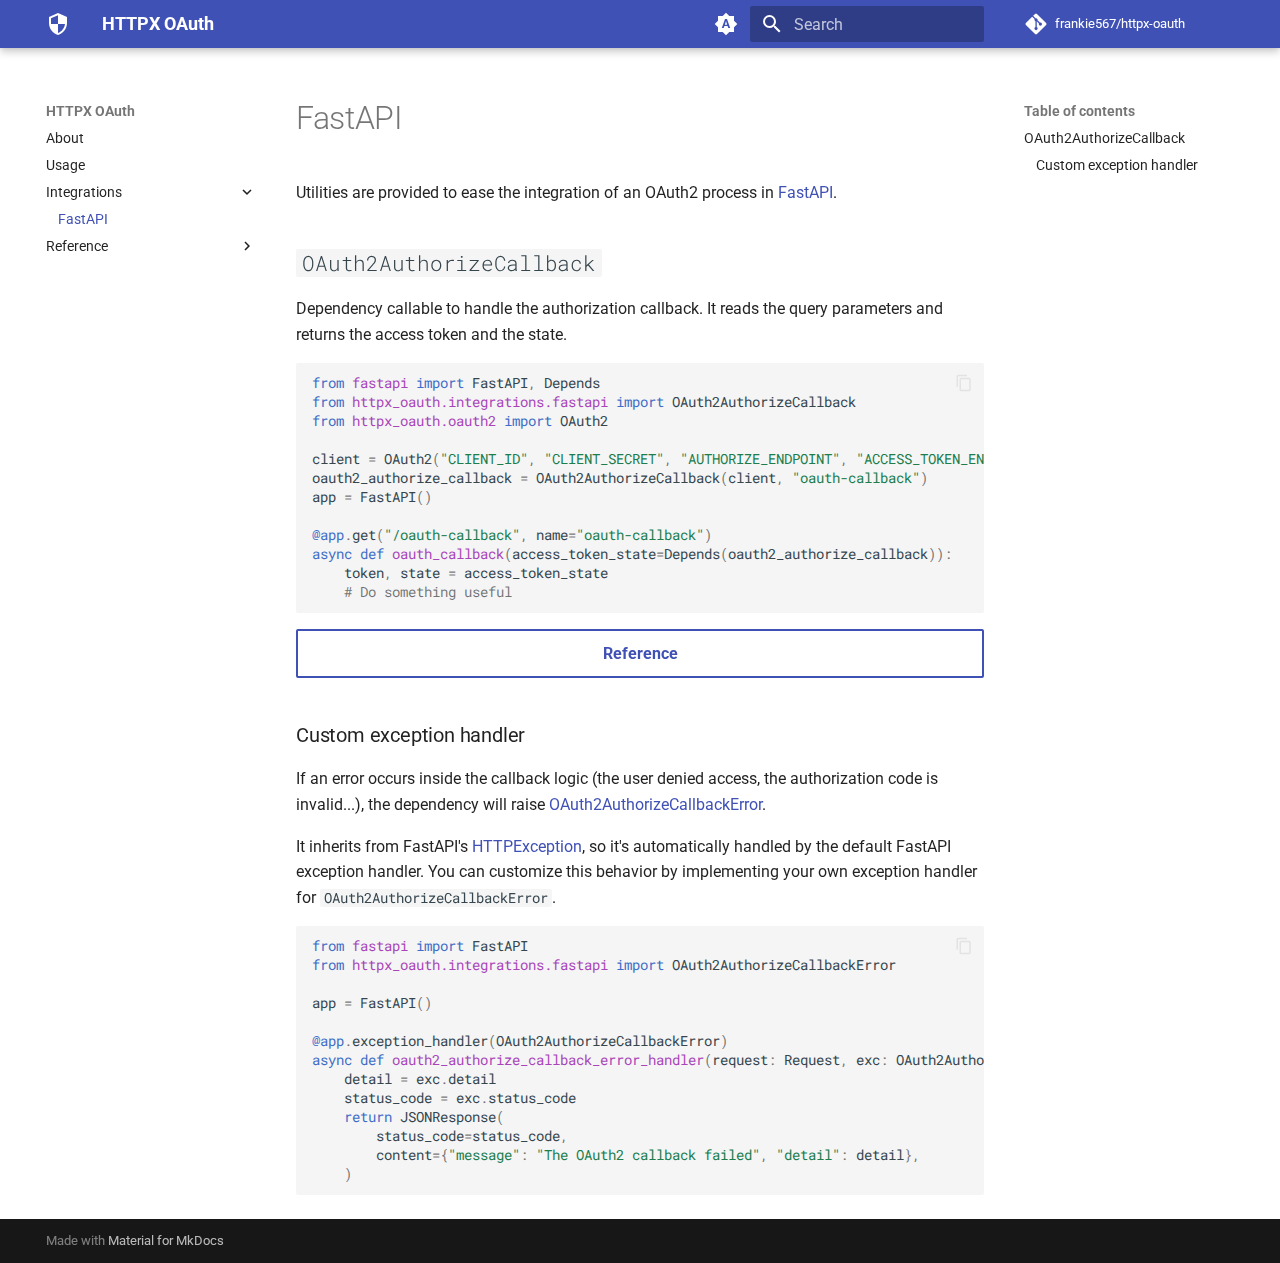
==== commit eaab52d1: "Automated deployment: Fri Dec 20 07:22:32 UTC 2024 26761ec66f9daa45f4363d7d36307c7a1373f827" ====
--- a/fastapi/index.html
+++ b/fastapi/index.html
@@ -18,7 +18,7 @@
       
       
       <link rel="icon" href="../assets/images/favicon.png">
-      <meta name="generator" content="mkdocs-1.6.1, mkdocs-material-9.5.39">
+      <meta name="generator" content="mkdocs-1.6.1, mkdocs-material-9.5.49">
     
     
       
@@ -26,7 +26,7 @@
       
     
     
-      <link rel="stylesheet" href="../assets/stylesheets/main.8c3ca2c6.min.css">
+      <link rel="stylesheet" href="../assets/stylesheets/main.6f8fc17f.min.css">
       
         
         <link rel="stylesheet" href="../assets/stylesheets/palette.06af60db.min.css">
@@ -204,7 +204,7 @@
         <a href="https://github.com/frankie567/httpx-oauth" title="Go to repository" class="md-source" data-md-component="source">
   <div class="md-source__icon md-icon">
     
-    <svg xmlns="http://www.w3.org/2000/svg" viewBox="0 0 448 512"><!--! Font Awesome Free 6.6.0 by @fontawesome - https://fontawesome.com License - https://fontawesome.com/license/free (Icons: CC BY 4.0, Fonts: SIL OFL 1.1, Code: MIT License) Copyright 2024 Fonticons, Inc.--><path d="M439.55 236.05 244 40.45a28.87 28.87 0 0 0-40.81 0l-40.66 40.63 51.52 51.52c27.06-9.14 52.68 16.77 43.39 43.68l49.66 49.66c34.23-11.8 61.18 31 35.47 56.69-26.49 26.49-70.21-2.87-56-37.34L240.22 199v121.85c25.3 12.54 22.26 41.85 9.08 55a34.34 34.34 0 0 1-48.55 0c-17.57-17.6-11.07-46.91 11.25-56v-123c-20.8-8.51-24.6-30.74-18.64-45L142.57 101 8.45 235.14a28.86 28.86 0 0 0 0 40.81l195.61 195.6a28.86 28.86 0 0 0 40.8 0l194.69-194.69a28.86 28.86 0 0 0 0-40.81"/></svg>
+    <svg xmlns="http://www.w3.org/2000/svg" viewBox="0 0 448 512"><!--! Font Awesome Free 6.7.1 by @fontawesome - https://fontawesome.com License - https://fontawesome.com/license/free (Icons: CC BY 4.0, Fonts: SIL OFL 1.1, Code: MIT License) Copyright 2024 Fonticons, Inc.--><path d="M439.55 236.05 244 40.45a28.87 28.87 0 0 0-40.81 0l-40.66 40.63 51.52 51.52c27.06-9.14 52.68 16.77 43.39 43.68l49.66 49.66c34.23-11.8 61.18 31 35.47 56.69-26.49 26.49-70.21-2.87-56-37.34L240.22 199v121.85c25.3 12.54 22.26 41.85 9.08 55a34.34 34.34 0 0 1-48.55 0c-17.57-17.6-11.07-46.91 11.25-56v-123c-20.8-8.51-24.6-30.74-18.64-45L142.57 101 8.45 235.14a28.86 28.86 0 0 0 0 40.81l195.61 195.6a28.86 28.86 0 0 0 40.8 0l194.69-194.69a28.86 28.86 0 0 0 0-40.81"/></svg>
   </div>
   <div class="md-source__repository">
     frankie567/httpx-oauth
@@ -250,7 +250,7 @@
       <a href="https://github.com/frankie567/httpx-oauth" title="Go to repository" class="md-source" data-md-component="source">
   <div class="md-source__icon md-icon">
     
-    <svg xmlns="http://www.w3.org/2000/svg" viewBox="0 0 448 512"><!--! Font Awesome Free 6.6.0 by @fontawesome - https://fontawesome.com License - https://fontawesome.com/license/free (Icons: CC BY 4.0, Fonts: SIL OFL 1.1, Code: MIT License) Copyright 2024 Fonticons, Inc.--><path d="M439.55 236.05 244 40.45a28.87 28.87 0 0 0-40.81 0l-40.66 40.63 51.52 51.52c27.06-9.14 52.68 16.77 43.39 43.68l49.66 49.66c34.23-11.8 61.18 31 35.47 56.69-26.49 26.49-70.21-2.87-56-37.34L240.22 199v121.85c25.3 12.54 22.26 41.85 9.08 55a34.34 34.34 0 0 1-48.55 0c-17.57-17.6-11.07-46.91 11.25-56v-123c-20.8-8.51-24.6-30.74-18.64-45L142.57 101 8.45 235.14a28.86 28.86 0 0 0 0 40.81l195.61 195.6a28.86 28.86 0 0 0 40.8 0l194.69-194.69a28.86 28.86 0 0 0 0-40.81"/></svg>
+    <svg xmlns="http://www.w3.org/2000/svg" viewBox="0 0 448 512"><!--! Font Awesome Free 6.7.1 by @fontawesome - https://fontawesome.com License - https://fontawesome.com/license/free (Icons: CC BY 4.0, Fonts: SIL OFL 1.1, Code: MIT License) Copyright 2024 Fonticons, Inc.--><path d="M439.55 236.05 244 40.45a28.87 28.87 0 0 0-40.81 0l-40.66 40.63 51.52 51.52c27.06-9.14 52.68 16.77 43.39 43.68l49.66 49.66c34.23-11.8 61.18 31 35.47 56.69-26.49 26.49-70.21-2.87-56-37.34L240.22 199v121.85c25.3 12.54 22.26 41.85 9.08 55a34.34 34.34 0 0 1-48.55 0c-17.57-17.6-11.07-46.91 11.25-56v-123c-20.8-8.51-24.6-30.74-18.64-45L142.57 101 8.45 235.14a28.86 28.86 0 0 0 0 40.81l195.61 195.6a28.86 28.86 0 0 0 40.8 0l194.69-194.69a28.86 28.86 0 0 0 0-40.81"/></svg>
   </div>
   <div class="md-source__repository">
     frankie567/httpx-oauth
@@ -704,7 +704,7 @@
     <script id="__config" type="application/json">{"base": "..", "features": ["content.code.copy"], "search": "../assets/javascripts/workers/search.6ce7567c.min.js", "translations": {"clipboard.copied": "Copied to clipboard", "clipboard.copy": "Copy to clipboard", "search.result.more.one": "1 more on this page", "search.result.more.other": "# more on this page", "search.result.none": "No matching documents", "search.result.one": "1 matching document", "search.result.other": "# matching documents", "search.result.placeholder": "Type to start searching", "search.result.term.missing": "Missing", "select.version": "Select version"}}</script>
     
     
-      <script src="../assets/javascripts/bundle.525ec568.min.js"></script>
+      <script src="../assets/javascripts/bundle.88dd0f4e.min.js"></script>
       
     
   </body>
--- a/assets/stylesheets/main.6f8fc17f.min.css
+++ b/assets/stylesheets/main.6f8fc17f.min.css
@@ -0,0 +1 @@
+@charset "UTF-8";html{-webkit-text-size-adjust:none;-moz-text-size-adjust:none;text-size-adjust:none;box-sizing:border-box}*,:after,:before{box-sizing:inherit}@media (prefers-reduced-motion){*,:after,:before{transition:none!important}}body{margin:0}a,button,input,label{-webkit-tap-highlight-color:transparent}a{color:inherit;text-decoration:none}hr{border:0;box-sizing:initial;display:block;height:.05rem;overflow:visible;padding:0}small{font-size:80%}sub,sup{line-height:1em}img{border-style:none}table{border-collapse:initial;border-spacing:0}td,th{font-weight:400;vertical-align:top}button{background:#0000;border:0;font-family:inherit;font-size:inherit;margin:0;padding:0}input{border:0;outline:none}:root{--md-primary-fg-color:#4051b5;--md-primary-fg-color--light:#5d6cc0;--md-primary-fg-color--dark:#303fa1;--md-primary-bg-color:#fff;--md-primary-bg-color--light:#ffffffb3;--md-accent-fg-color:#526cfe;--md-accent-fg-color--transparent:#526cfe1a;--md-accent-bg-color:#fff;--md-accent-bg-color--light:#ffffffb3}[data-md-color-scheme=default]{color-scheme:light}[data-md-color-scheme=default] img[src$="#gh-dark-mode-only"],[data-md-color-scheme=default] img[src$="#only-dark"]{display:none}:root,[data-md-color-scheme=default]{--md-hue:225deg;--md-default-fg-color:#000000de;--md-default-fg-color--light:#0000008a;--md-default-fg-color--lighter:#00000052;--md-default-fg-color--lightest:#00000012;--md-default-bg-color:#fff;--md-default-bg-color--light:#ffffffb3;--md-default-bg-color--lighter:#ffffff4d;--md-default-bg-color--lightest:#ffffff1f;--md-code-fg-color:#36464e;--md-code-bg-color:#f5f5f5;--md-code-hl-color:#4287ff;--md-code-hl-color--light:#4287ff1a;--md-code-hl-number-color:#d52a2a;--md-code-hl-special-color:#db1457;--md-code-hl-function-color:#a846b9;--md-code-hl-constant-color:#6e59d9;--md-code-hl-keyword-color:#3f6ec6;--md-code-hl-string-color:#1c7d4d;--md-code-hl-name-color:var(--md-code-fg-color);--md-code-hl-operator-color:var(--md-default-fg-color--light);--md-code-hl-punctuation-color:var(--md-default-fg-color--light);--md-code-hl-comment-color:var(--md-default-fg-color--light);--md-code-hl-generic-color:var(--md-default-fg-color--light);--md-code-hl-variable-color:var(--md-default-fg-color--light);--md-typeset-color:var(--md-default-fg-color);--md-typeset-a-color:var(--md-primary-fg-color);--md-typeset-del-color:#f5503d26;--md-typeset-ins-color:#0bd57026;--md-typeset-kbd-color:#fafafa;--md-typeset-kbd-accent-color:#fff;--md-typeset-kbd-border-color:#b8b8b8;--md-typeset-mark-color:#ffff0080;--md-typeset-table-color:#0000001f;--md-typeset-table-color--light:rgba(0,0,0,.035);--md-admonition-fg-color:var(--md-default-fg-color);--md-admonition-bg-color:var(--md-default-bg-color);--md-warning-fg-color:#000000de;--md-warning-bg-color:#ff9;--md-footer-fg-color:#fff;--md-footer-fg-color--light:#ffffffb3;--md-footer-fg-color--lighter:#ffffff73;--md-footer-bg-color:#000000de;--md-footer-bg-color--dark:#00000052;--md-shadow-z1:0 0.2rem 0.5rem #0000000d,0 0 0.05rem #0000001a;--md-shadow-z2:0 0.2rem 0.5rem #0000001a,0 0 0.05rem #00000040;--md-shadow-z3:0 0.2rem 0.5rem #0003,0 0 0.05rem #00000059}.md-icon svg{fill:currentcolor;display:block;height:1.2rem;width:1.2rem}body{-webkit-font-smoothing:antialiased;-moz-osx-font-smoothing:grayscale;--md-text-font-family:var(--md-text-font,_),-apple-system,BlinkMacSystemFont,Helvetica,Arial,sans-serif;--md-code-font-family:var(--md-code-font,_),SFMono-Regular,Consolas,Menlo,monospace}aside,body,input{font-feature-settings:"kern","liga";color:var(--md-typeset-color);font-family:var(--md-text-font-family)}code,kbd,pre{font-feature-settings:"kern";font-family:var(--md-code-font-family)}:root{--md-typeset-table-sort-icon:url('data:image/svg+xml;charset=utf-8,<svg xmlns="http://www.w3.org/2000/svg" viewBox="0 0 24 24"><path d="m18 21-4-4h3V7h-3l4-4 4 4h-3v10h3M2 19v-2h10v2M2 13v-2h7v2M2 7V5h4v2z"/></svg>');--md-typeset-table-sort-icon--asc:url('data:image/svg+xml;charset=utf-8,<svg xmlns="http://www.w3.org/2000/svg" viewBox="0 0 24 24"><path d="M19 17h3l-4 4-4-4h3V3h2M2 17h10v2H2M6 5v2H2V5m0 6h7v2H2z"/></svg>');--md-typeset-table-sort-icon--desc:url('data:image/svg+xml;charset=utf-8,<svg xmlns="http://www.w3.org/2000/svg" viewBox="0 0 24 24"><path d="M19 7h3l-4-4-4 4h3v14h2M2 17h10v2H2M6 5v2H2V5m0 6h7v2H2z"/></svg>')}.md-typeset{-webkit-print-color-adjust:exact;color-adjust:exact;font-size:.8rem;line-height:1.6}@media print{.md-typeset{font-size:.68rem}}.md-typeset blockquote,.md-typeset dl,.md-typeset figure,.md-typeset ol,.md-typeset pre,.md-typeset ul{margin-bottom:1em;margin-top:1em}.md-typeset h1{color:var(--md-default-fg-color--light);font-size:2em;line-height:1.3;margin:0 0 1.25em}.md-typeset h1,.md-typeset h2{font-weight:300;letter-spacing:-.01em}.md-typeset h2{font-size:1.5625em;line-height:1.4;margin:1.6em 0 .64em}.md-typeset h3{font-size:1.25em;font-weight:400;letter-spacing:-.01em;line-height:1.5;margin:1.6em 0 .8em}.md-typeset h2+h3{margin-top:.8em}.md-typeset h4{font-weight:700;letter-spacing:-.01em;margin:1em 0}.md-typeset h5,.md-typeset h6{color:var(--md-default-fg-color--light);font-size:.8em;font-weight:700;letter-spacing:-.01em;margin:1.25em 0}.md-typeset h5{text-transform:uppercase}.md-typeset h5 code{text-transform:none}.md-typeset hr{border-bottom:.05rem solid var(--md-default-fg-color--lightest);display:flow-root;margin:1.5em 0}.md-typeset a{color:var(--md-typeset-a-color);word-break:break-word}.md-typeset a,.md-typeset a:before{transition:color 125ms}.md-typeset a:focus,.md-typeset a:hover{color:var(--md-accent-fg-color)}.md-typeset a:focus code,.md-typeset a:hover code{background-color:var(--md-accent-fg-color--transparent)}.md-typeset a code{color:currentcolor;transition:background-color 125ms}.md-typeset a.focus-visible{outline-color:var(--md-accent-fg-color);outline-offset:.2rem}.md-typeset code,.md-typeset kbd,.md-typeset pre{color:var(--md-code-fg-color);direction:ltr;font-variant-ligatures:none}@media print{.md-typeset code,.md-typeset kbd,.md-typeset pre{white-space:pre-wrap}}.md-typeset code{background-color:var(--md-code-bg-color);border-radius:.1rem;-webkit-box-decoration-break:clone;box-decoration-break:clone;font-size:.85em;padding:0 .2941176471em;word-break:break-word}.md-typeset code:not(.focus-visible){-webkit-tap-highlight-color:transparent;outline:none}.md-typeset pre{display:flow-root;line-height:1.4;position:relative}.md-typeset pre>code{-webkit-box-decoration-break:slice;box-decoration-break:slice;box-shadow:none;display:block;margin:0;outline-color:var(--md-accent-fg-color);overflow:auto;padding:.7720588235em 1.1764705882em;scrollbar-color:var(--md-default-fg-color--lighter) #0000;scrollbar-width:thin;touch-action:auto;word-break:normal}.md-typeset pre>code:hover{scrollbar-color:var(--md-accent-fg-color) #0000}.md-typeset pre>code::-webkit-scrollbar{height:.2rem;width:.2rem}.md-typeset pre>code::-webkit-scrollbar-thumb{background-color:var(--md-default-fg-color--lighter)}.md-typeset pre>code::-webkit-scrollbar-thumb:hover{background-color:var(--md-accent-fg-color)}.md-typeset kbd{background-color:var(--md-typeset-kbd-color);border-radius:.1rem;box-shadow:0 .1rem 0 .05rem var(--md-typeset-kbd-border-color),0 .1rem 0 var(--md-typeset-kbd-border-color),0 -.1rem .2rem var(--md-typeset-kbd-accent-color) inset;color:var(--md-default-fg-color);display:inline-block;font-size:.75em;padding:0 .6666666667em;vertical-align:text-top;word-break:break-word}.md-typeset mark{background-color:var(--md-typeset-mark-color);-webkit-box-decoration-break:clone;box-decoration-break:clone;color:inherit;word-break:break-word}.md-typeset abbr{border-bottom:.05rem dotted var(--md-default-fg-color--light);cursor:help;text-decoration:none}.md-typeset small{opacity:.75}[dir=ltr] .md-typeset sub,[dir=ltr] .md-typeset sup{margin-left:.078125em}[dir=rtl] .md-typeset sub,[dir=rtl] .md-typeset sup{margin-right:.078125em}[dir=ltr] .md-typeset blockquote{padding-left:.6rem}[dir=rtl] .md-typeset blockquote{padding-right:.6rem}[dir=ltr] .md-typeset blockquote{border-left:.2rem solid var(--md-default-fg-color--lighter)}[dir=rtl] .md-typeset blockquote{border-right:.2rem solid var(--md-default-fg-color--lighter)}.md-typeset blockquote{color:var(--md-default-fg-color--light);margin-left:0;margin-right:0}.md-typeset ul{list-style-type:disc}.md-typeset ul[type]{list-style-type:revert-layer}[dir=ltr] .md-typeset ol,[dir=ltr] .md-typeset ul{margin-left:.625em}[dir=rtl] .md-typeset ol,[dir=rtl] .md-typeset ul{margin-right:.625em}.md-typeset ol,.md-typeset ul{padding:0}.md-typeset ol:not([hidden]),.md-typeset ul:not([hidden]){display:flow-root}.md-typeset ol ol,.md-typeset ul ol{list-style-type:lower-alpha}.md-typeset ol ol ol,.md-typeset ul ol ol{list-style-type:lower-roman}.md-typeset ol ol ol ol,.md-typeset ul ol ol ol{list-style-type:upper-alpha}.md-typeset ol ol ol ol ol,.md-typeset ul ol ol ol ol{list-style-type:upper-roman}.md-typeset ol[type],.md-typeset ul[type]{list-style-type:revert-layer}[dir=ltr] .md-typeset ol li,[dir=ltr] .md-typeset ul li{margin-left:1.25em}[dir=rtl] .md-typeset ol li,[dir=rtl] .md-typeset ul li{margin-right:1.25em}.md-typeset ol li,.md-typeset ul li{margin-bottom:.5em}.md-typeset ol li blockquote,.md-typeset ol li p,.md-typeset ul li blockquote,.md-typeset ul li p{margin:.5em 0}.md-typeset ol li:last-child,.md-typeset ul li:last-child{margin-bottom:0}[dir=ltr] .md-typeset ol li ol,[dir=ltr] .md-typeset ol li ul,[dir=ltr] .md-typeset ul li ol,[dir=ltr] .md-typeset ul li ul{margin-left:.625em}[dir=rtl] .md-typeset ol li ol,[dir=rtl] .md-typeset ol li ul,[dir=rtl] .md-typeset ul li ol,[dir=rtl] .md-typeset ul li ul{margin-right:.625em}.md-typeset ol li ol,.md-typeset ol li ul,.md-typeset ul li ol,.md-typeset ul li ul{margin-bottom:.5em;margin-top:.5em}[dir=ltr] .md-typeset dd{margin-left:1.875em}[dir=rtl] .md-typeset dd{margin-right:1.875em}.md-typeset dd{margin-bottom:1.5em;margin-top:1em}.md-typeset img,.md-typeset svg,.md-typeset video{height:auto;max-width:100%}.md-typeset img[align=left]{margin:1em 1em 1em 0}.md-typeset img[align=right]{margin:1em 0 1em 1em}.md-typeset img[align]:only-child{margin-top:0}.md-typeset figure{display:flow-root;margin:1em auto;max-width:100%;text-align:center;width:-moz-fit-content;width:fit-content}.md-typeset figure img{display:block;margin:0 auto}.md-typeset figcaption{font-style:italic;margin:1em auto;max-width:24rem}.md-typeset iframe{max-width:100%}.md-typeset table:not([class]){background-color:var(--md-default-bg-color);border:.05rem solid var(--md-typeset-table-color);border-radius:.1rem;display:inline-block;font-size:.64rem;max-width:100%;overflow:auto;touch-action:auto}@media print{.md-typeset table:not([class]){display:table}}.md-typeset table:not([class])+*{margin-top:1.5em}.md-typeset table:not([class]) td>:first-child,.md-typeset table:not([class]) th>:first-child{margin-top:0}.md-typeset table:not([class]) td>:last-child,.md-typeset table:not([class]) th>:last-child{margin-bottom:0}.md-typeset table:not([class]) td:not([align]),.md-typeset table:not([class]) th:not([align]){text-align:left}[dir=rtl] .md-typeset table:not([class]) td:not([align]),[dir=rtl] .md-typeset table:not([class]) th:not([align]){text-align:right}.md-typeset table:not([class]) th{font-weight:700;min-width:5rem;padding:.9375em 1.25em;vertical-align:top}.md-typeset table:not([class]) td{border-top:.05rem solid var(--md-typeset-table-color);padding:.9375em 1.25em;vertical-align:top}.md-typeset table:not([class]) tbody tr{transition:background-color 125ms}.md-typeset table:not([class]) tbody tr:hover{background-color:var(--md-typeset-table-color--light);box-shadow:0 .05rem 0 var(--md-default-bg-color) inset}.md-typeset table:not([class]) a{word-break:normal}.md-typeset table th[role=columnheader]{cursor:pointer}[dir=ltr] .md-typeset table th[role=columnheader]:after{margin-left:.5em}[dir=rtl] .md-typeset table th[role=columnheader]:after{margin-right:.5em}.md-typeset table th[role=columnheader]:after{content:"";display:inline-block;height:1.2em;-webkit-mask-image:var(--md-typeset-table-sort-icon);mask-image:var(--md-typeset-table-sort-icon);-webkit-mask-repeat:no-repeat;mask-repeat:no-repeat;-webkit-mask-size:contain;mask-size:contain;transition:background-color 125ms;vertical-align:text-bottom;width:1.2em}.md-typeset table th[role=columnheader]:hover:after{background-color:var(--md-default-fg-color--lighter)}.md-typeset table th[role=columnheader][aria-sort=ascending]:after{background-color:var(--md-default-fg-color--light);-webkit-mask-image:var(--md-typeset-table-sort-icon--asc);mask-image:var(--md-typeset-table-sort-icon--asc)}.md-typeset table th[role=columnheader][aria-sort=descending]:after{background-color:var(--md-default-fg-color--light);-webkit-mask-image:var(--md-typeset-table-sort-icon--desc);mask-image:var(--md-typeset-table-sort-icon--desc)}.md-typeset__scrollwrap{margin:1em -.8rem;overflow-x:auto;touch-action:auto}.md-typeset__table{display:inline-block;margin-bottom:.5em;padding:0 .8rem}@media print{.md-typeset__table{display:block}}html .md-typeset__table table{display:table;margin:0;overflow:hidden;width:100%}@media screen and (max-width:44.984375em){.md-content__inner>pre{margin:1em -.8rem}.md-content__inner>pre code{border-radius:0}}.md-typeset .md-author{border-radius:100%;display:block;flex-shrink:0;height:1.6rem;overflow:hidden;position:relative;transition:color 125ms,transform 125ms;width:1.6rem}.md-typeset .md-author img{display:block}.md-typeset .md-author--more{background:var(--md-default-fg-color--lightest);color:var(--md-default-fg-color--lighter);font-size:.6rem;font-weight:700;line-height:1.6rem;text-align:center}.md-typeset .md-author--long{height:2.4rem;width:2.4rem}.md-typeset a.md-author{transform:scale(1)}.md-typeset a.md-author img{border-radius:100%;filter:grayscale(100%) opacity(75%);transition:filter 125ms}.md-typeset a.md-author:focus,.md-typeset a.md-author:hover{transform:scale(1.1);z-index:1}.md-typeset a.md-author:focus img,.md-typeset a.md-author:hover img{filter:grayscale(0)}.md-banner{background-color:var(--md-footer-bg-color);color:var(--md-footer-fg-color);overflow:auto}@media print{.md-banner{display:none}}.md-banner--warning{background-color:var(--md-warning-bg-color);color:var(--md-warning-fg-color)}.md-banner__inner{font-size:.7rem;margin:.6rem auto;padding:0 .8rem}[dir=ltr] .md-banner__button{float:right}[dir=rtl] .md-banner__button{float:left}.md-banner__button{color:inherit;cursor:pointer;transition:opacity .25s}.no-js .md-banner__button{display:none}.md-banner__button:hover{opacity:.7}html{font-size:125%;height:100%;overflow-x:hidden}@media screen and (min-width:100em){html{font-size:137.5%}}@media screen and (min-width:125em){html{font-size:150%}}body{background-color:var(--md-default-bg-color);display:flex;flex-direction:column;font-size:.5rem;min-height:100%;position:relative;width:100%}@media print{body{display:block}}@media screen and (max-width:59.984375em){body[data-md-scrolllock]{position:fixed}}.md-grid{margin-left:auto;margin-right:auto;max-width:61rem}.md-container{display:flex;flex-direction:column;flex-grow:1}@media print{.md-container{display:block}}.md-main{flex-grow:1}.md-main__inner{display:flex;height:100%;margin-top:1.5rem}.md-ellipsis{overflow:hidden;text-overflow:ellipsis}.md-toggle{display:none}.md-option{height:0;opacity:0;position:absolute;width:0}.md-option:checked+label:not([hidden]){display:block}.md-option.focus-visible+label{outline-color:var(--md-accent-fg-color);outline-style:auto}.md-skip{background-color:var(--md-default-fg-color);border-radius:.1rem;color:var(--md-default-bg-color);font-size:.64rem;margin:.5rem;opacity:0;outline-color:var(--md-accent-fg-color);padding:.3rem .5rem;position:fixed;transform:translateY(.4rem);z-index:-1}.md-skip:focus{opacity:1;transform:translateY(0);transition:transform .25s cubic-bezier(.4,0,.2,1),opacity 175ms 75ms;z-index:10}@page{margin:25mm}:root{--md-clipboard-icon:url('data:image/svg+xml;charset=utf-8,<svg xmlns="http://www.w3.org/2000/svg" viewBox="0 0 24 24"><path d="M19 21H8V7h11m0-2H8a2 2 0 0 0-2 2v14a2 2 0 0 0 2 2h11a2 2 0 0 0 2-2V7a2 2 0 0 0-2-2m-3-4H4a2 2 0 0 0-2 2v14h2V3h12z"/></svg>')}.md-clipboard{border-radius:.1rem;color:var(--md-default-fg-color--lightest);cursor:pointer;height:1.5em;outline-color:var(--md-accent-fg-color);outline-offset:.1rem;position:absolute;right:.5em;top:.5em;transition:color .25s;width:1.5em;z-index:1}@media print{.md-clipboard{display:none}}.md-clipboard:not(.focus-visible){-webkit-tap-highlight-color:transparent;outline:none}:hover>.md-clipboard{color:var(--md-default-fg-color--light)}.md-clipboard:focus,.md-clipboard:hover{color:var(--md-accent-fg-color)}.md-clipboard:after{background-color:currentcolor;content:"";display:block;height:1.125em;margin:0 auto;-webkit-mask-image:var(--md-clipboard-icon);mask-image:var(--md-clipboard-icon);-webkit-mask-position:center;mask-position:center;-webkit-mask-repeat:no-repeat;mask-repeat:no-repeat;-webkit-mask-size:contain;mask-size:contain;width:1.125em}.md-clipboard--inline{cursor:pointer}.md-clipboard--inline code{transition:color .25s,background-color .25s}.md-clipboard--inline:focus code,.md-clipboard--inline:hover code{background-color:var(--md-accent-fg-color--transparent);color:var(--md-accent-fg-color)}.md-typeset .md-code__content{display:grid}@keyframes consent{0%{opacity:0;transform:translateY(100%)}to{opacity:1;transform:translateY(0)}}@keyframes overlay{0%{opacity:0}to{opacity:1}}.md-consent__overlay{animation:overlay .25s both;-webkit-backdrop-filter:blur(.1rem);backdrop-filter:blur(.1rem);background-color:#0000008a;height:100%;opacity:1;position:fixed;top:0;width:100%;z-index:5}.md-consent__inner{animation:consent .5s cubic-bezier(.1,.7,.1,1) both;background-color:var(--md-default-bg-color);border:0;border-radius:.1rem;bottom:0;box-shadow:0 0 .2rem #0000001a,0 .2rem .4rem #0003;max-height:100%;overflow:auto;padding:0;position:fixed;width:100%;z-index:5}.md-consent__form{padding:.8rem}.md-consent__settings{display:none;margin:1em 0}input:checked+.md-consent__settings{display:block}.md-consent__controls{margin-bottom:.8rem}.md-typeset .md-consent__controls .md-button{display:inline}@media screen and (max-width:44.984375em){.md-typeset .md-consent__controls .md-button{display:block;margin-top:.4rem;text-align:center;width:100%}}.md-consent label{cursor:pointer}.md-content{flex-grow:1;min-width:0}.md-content__inner{margin:0 .8rem 1.2rem;padding-top:.6rem}@media screen and (min-width:76.25em){[dir=ltr] .md-sidebar--primary:not([hidden])~.md-content>.md-content__inner{margin-left:1.2rem}[dir=ltr] .md-sidebar--secondary:not([hidden])~.md-content>.md-content__inner,[dir=rtl] .md-sidebar--primary:not([hidden])~.md-content>.md-content__inner{margin-right:1.2rem}[dir=rtl] .md-sidebar--secondary:not([hidden])~.md-content>.md-content__inner{margin-left:1.2rem}}.md-content__inner:before{content:"";display:block;height:.4rem}.md-content__inner>:last-child{margin-bottom:0}[dir=ltr] .md-content__button{float:right}[dir=rtl] .md-content__button{float:left}[dir=ltr] .md-content__button{margin-left:.4rem}[dir=rtl] .md-content__button{margin-right:.4rem}.md-content__button{margin:.4rem 0;padding:0}@media print{.md-content__button{display:none}}.md-typeset .md-content__button{color:var(--md-default-fg-color--lighter)}.md-content__button svg{display:inline;vertical-align:top}[dir=rtl] .md-content__button svg{transform:scaleX(-1)}[dir=ltr] .md-dialog{right:.8rem}[dir=rtl] .md-dialog{left:.8rem}.md-dialog{background-color:var(--md-default-fg-color);border-radius:.1rem;bottom:.8rem;box-shadow:var(--md-shadow-z3);min-width:11.1rem;opacity:0;padding:.4rem .6rem;pointer-events:none;position:fixed;transform:translateY(100%);transition:transform 0ms .4s,opacity .4s;z-index:4}@media print{.md-dialog{display:none}}.md-dialog--active{opacity:1;pointer-events:auto;transform:translateY(0);transition:transform .4s cubic-bezier(.075,.85,.175,1),opacity .4s}.md-dialog__inner{color:var(--md-default-bg-color);font-size:.7rem}.md-feedback{margin:2em 0 1em;text-align:center}.md-feedback fieldset{border:none;margin:0;padding:0}.md-feedback__title{font-weight:700;margin:1em auto}.md-feedback__inner{position:relative}.md-feedback__list{display:flex;flex-wrap:wrap;place-content:baseline center;position:relative}.md-feedback__list:hover .md-icon:not(:disabled){color:var(--md-default-fg-color--lighter)}:disabled .md-feedback__list{min-height:1.8rem}.md-feedback__icon{color:var(--md-default-fg-color--light);cursor:pointer;flex-shrink:0;margin:0 .1rem;transition:color 125ms}.md-feedback__icon:not(:disabled).md-icon:hover{color:var(--md-accent-fg-color)}.md-feedback__icon:disabled{color:var(--md-default-fg-color--lightest);pointer-events:none}.md-feedback__note{opacity:0;position:relative;transform:translateY(.4rem);transition:transform .4s cubic-bezier(.1,.7,.1,1),opacity .15s}.md-feedback__note>*{margin:0 auto;max-width:16rem}:disabled .md-feedback__note{opacity:1;transform:translateY(0)}@media print{.md-feedback{display:none}}.md-footer{background-color:var(--md-footer-bg-color);color:var(--md-footer-fg-color)}@media print{.md-footer{display:none}}.md-footer__inner{justify-content:space-between;overflow:auto;padding:.2rem}.md-footer__inner:not([hidden]){display:flex}.md-footer__link{align-items:end;display:flex;flex-grow:0.01;margin-bottom:.4rem;margin-top:1rem;max-width:100%;outline-color:var(--md-accent-fg-color);overflow:hidden;transition:opacity .25s}.md-footer__link:focus,.md-footer__link:hover{opacity:.7}[dir=rtl] .md-footer__link svg{transform:scaleX(-1)}@media screen and (max-width:44.984375em){.md-footer__link--prev{flex-shrink:0}.md-footer__link--prev .md-footer__title{display:none}}[dir=ltr] .md-footer__link--next{margin-left:auto}[dir=rtl] .md-footer__link--next{margin-right:auto}.md-footer__link--next{text-align:right}[dir=rtl] .md-footer__link--next{text-align:left}.md-footer__title{flex-grow:1;font-size:.9rem;margin-bottom:.7rem;max-width:calc(100% - 2.4rem);padding:0 1rem;white-space:nowrap}.md-footer__button{margin:.2rem;padding:.4rem}.md-footer__direction{font-size:.64rem;opacity:.7}.md-footer-meta{background-color:var(--md-footer-bg-color--dark)}.md-footer-meta__inner{display:flex;flex-wrap:wrap;justify-content:space-between;padding:.2rem}html .md-footer-meta.md-typeset a{color:var(--md-footer-fg-color--light)}html .md-footer-meta.md-typeset a:focus,html .md-footer-meta.md-typeset a:hover{color:var(--md-footer-fg-color)}.md-copyright{color:var(--md-footer-fg-color--lighter);font-size:.64rem;margin:auto .6rem;padding:.4rem 0;width:100%}@media screen and (min-width:45em){.md-copyright{width:auto}}.md-copyright__highlight{color:var(--md-footer-fg-color--light)}.md-social{display:inline-flex;gap:.2rem;margin:0 .4rem;padding:.2rem 0 .6rem}@media screen and (min-width:45em){.md-social{padding:.6rem 0}}.md-social__link{display:inline-block;height:1.6rem;text-align:center;width:1.6rem}.md-social__link:before{line-height:1.9}.md-social__link svg{fill:currentcolor;max-height:.8rem;vertical-align:-25%}.md-typeset .md-button{border:.1rem solid;border-radius:.1rem;color:var(--md-primary-fg-color);cursor:pointer;display:inline-block;font-weight:700;padding:.625em 2em;transition:color 125ms,background-color 125ms,border-color 125ms}.md-typeset .md-button--primary{background-color:var(--md-primary-fg-color);border-color:var(--md-primary-fg-color);color:var(--md-primary-bg-color)}.md-typeset .md-button:focus,.md-typeset .md-button:hover{background-color:var(--md-accent-fg-color);border-color:var(--md-accent-fg-color);color:var(--md-accent-bg-color)}[dir=ltr] .md-typeset .md-input{border-top-left-radius:.1rem}[dir=ltr] .md-typeset .md-input,[dir=rtl] .md-typeset .md-input{border-top-right-radius:.1rem}[dir=rtl] .md-typeset .md-input{border-top-left-radius:.1rem}.md-typeset .md-input{border-bottom:.1rem solid var(--md-default-fg-color--lighter);box-shadow:var(--md-shadow-z1);font-size:.8rem;height:1.8rem;padding:0 .6rem;transition:border .25s,box-shadow .25s}.md-typeset .md-input:focus,.md-typeset .md-input:hover{border-bottom-color:var(--md-accent-fg-color);box-shadow:var(--md-shadow-z2)}.md-typeset .md-input--stretch{width:100%}.md-header{background-color:var(--md-primary-fg-color);box-shadow:0 0 .2rem #0000,0 .2rem .4rem #0000;color:var(--md-primary-bg-color);display:block;left:0;position:sticky;right:0;top:0;z-index:4}@media print{.md-header{display:none}}.md-header[hidden]{transform:translateY(-100%);transition:transform .25s cubic-bezier(.8,0,.6,1),box-shadow .25s}.md-header--shadow{box-shadow:0 0 .2rem #0000001a,0 .2rem .4rem #0003;transition:transform .25s cubic-bezier(.1,.7,.1,1),box-shadow .25s}.md-header__inner{align-items:center;display:flex;padding:0 .2rem}.md-header__button{color:currentcolor;cursor:pointer;margin:.2rem;outline-color:var(--md-accent-fg-color);padding:.4rem;position:relative;transition:opacity .25s;vertical-align:middle;z-index:1}.md-header__button:hover{opacity:.7}.md-header__button:not([hidden]){display:inline-block}.md-header__button:not(.focus-visible){-webkit-tap-highlight-color:transparent;outline:none}.md-header__button.md-logo{margin:.2rem;padding:.4rem}@media screen and (max-width:76.234375em){.md-header__button.md-logo{display:none}}.md-header__button.md-logo img,.md-header__button.md-logo svg{fill:currentcolor;display:block;height:1.2rem;width:auto}@media screen and (min-width:60em){.md-header__button[for=__search]{display:none}}.no-js .md-header__button[for=__search]{display:none}[dir=rtl] .md-header__button[for=__search] svg{transform:scaleX(-1)}@media screen and (min-width:76.25em){.md-header__button[for=__drawer]{display:none}}.md-header__topic{display:flex;max-width:100%;position:absolute;transition:transform .4s cubic-bezier(.1,.7,.1,1),opacity .15s;white-space:nowrap}.md-header__topic+.md-header__topic{opacity:0;pointer-events:none;transform:translateX(1.25rem);transition:transform .4s cubic-bezier(1,.7,.1,.1),opacity .15s;z-index:-1}[dir=rtl] .md-header__topic+.md-header__topic{transform:translateX(-1.25rem)}.md-header__topic:first-child{font-weight:700}[dir=ltr] .md-header__title{margin-left:1rem;margin-right:.4rem}[dir=rtl] .md-header__title{margin-left:.4rem;margin-right:1rem}.md-header__title{flex-grow:1;font-size:.9rem;height:2.4rem;line-height:2.4rem}.md-header__title--active .md-header__topic{opacity:0;pointer-events:none;transform:translateX(-1.25rem);transition:transform .4s cubic-bezier(1,.7,.1,.1),opacity .15s;z-index:-1}[dir=rtl] .md-header__title--active .md-header__topic{transform:translateX(1.25rem)}.md-header__title--active .md-header__topic+.md-header__topic{opacity:1;pointer-events:auto;transform:translateX(0);transition:transform .4s cubic-bezier(.1,.7,.1,1),opacity .15s;z-index:0}.md-header__title>.md-header__ellipsis{height:100%;position:relative;width:100%}.md-header__option{display:flex;flex-shrink:0;max-width:100%;transition:max-width 0ms .25s,opacity .25s .25s;white-space:nowrap}[data-md-toggle=search]:checked~.md-header .md-header__option{max-width:0;opacity:0;transition:max-width 0ms,opacity 0ms}.md-header__option>input{bottom:0}.md-header__source{display:none}@media screen and (min-width:60em){[dir=ltr] .md-header__source{margin-left:1rem}[dir=rtl] .md-header__source{margin-right:1rem}.md-header__source{display:block;max-width:11.7rem;width:11.7rem}}@media screen and (min-width:76.25em){[dir=ltr] .md-header__source{margin-left:1.4rem}[dir=rtl] .md-header__source{margin-right:1.4rem}}.md-meta{color:var(--md-default-fg-color--light);font-size:.7rem;line-height:1.3}.md-meta__list{display:inline-flex;flex-wrap:wrap;list-style:none;margin:0;padding:0}.md-meta__item:not(:last-child):after{content:"·";margin-left:.2rem;margin-right:.2rem}.md-meta__link{color:var(--md-typeset-a-color)}.md-meta__link:focus,.md-meta__link:hover{color:var(--md-accent-fg-color)}.md-draft{background-color:#ff1744;border-radius:.125em;color:#fff;display:inline-block;font-weight:700;padding-left:.5714285714em;padding-right:.5714285714em}:root{--md-nav-icon--prev:url('data:image/svg+xml;charset=utf-8,<svg xmlns="http://www.w3.org/2000/svg" viewBox="0 0 24 24"><path d="M20 11v2H8l5.5 5.5-1.42 1.42L4.16 12l7.92-7.92L13.5 5.5 8 11z"/></svg>');--md-nav-icon--next:url('data:image/svg+xml;charset=utf-8,<svg xmlns="http://www.w3.org/2000/svg" viewBox="0 0 24 24"><path d="M8.59 16.58 13.17 12 8.59 7.41 10 6l6 6-6 6z"/></svg>');--md-toc-icon:url('data:image/svg+xml;charset=utf-8,<svg xmlns="http://www.w3.org/2000/svg" viewBox="0 0 24 24"><path d="M3 9h14V7H3zm0 4h14v-2H3zm0 4h14v-2H3zm16 0h2v-2h-2zm0-10v2h2V7zm0 6h2v-2h-2z"/></svg>')}.md-nav{font-size:.7rem;line-height:1.3}.md-nav__title{color:var(--md-default-fg-color--light);display:block;font-weight:700;overflow:hidden;padding:0 .6rem;text-overflow:ellipsis}.md-nav__title .md-nav__button{display:none}.md-nav__title .md-nav__button img{height:100%;width:auto}.md-nav__title .md-nav__button.md-logo img,.md-nav__title .md-nav__button.md-logo svg{fill:currentcolor;display:block;height:2.4rem;max-width:100%;object-fit:contain;width:auto}.md-nav__list{list-style:none;margin:0;padding:0}.md-nav__link{align-items:flex-start;display:flex;gap:.4rem;margin-top:.625em;scroll-snap-align:start;transition:color 125ms}.md-nav__link--passed{color:var(--md-default-fg-color--light)}.md-nav__item .md-nav__link--active,.md-nav__item .md-nav__link--active code{color:var(--md-typeset-a-color)}.md-nav__link .md-ellipsis{position:relative}[dir=ltr] .md-nav__link .md-icon:last-child{margin-left:auto}[dir=rtl] .md-nav__link .md-icon:last-child{margin-right:auto}.md-nav__link svg{fill:currentcolor;flex-shrink:0;height:1.3em;position:relative}.md-nav__link[for]:focus,.md-nav__link[for]:hover,.md-nav__link[href]:focus,.md-nav__link[href]:hover{color:var(--md-accent-fg-color);cursor:pointer}.md-nav__link.focus-visible{outline-color:var(--md-accent-fg-color);outline-offset:.2rem}.md-nav--primary .md-nav__link[for=__toc]{display:none}.md-nav--primary .md-nav__link[for=__toc] .md-icon:after{background-color:currentcolor;display:block;height:100%;-webkit-mask-image:var(--md-toc-icon);mask-image:var(--md-toc-icon);width:100%}.md-nav--primary .md-nav__link[for=__toc]~.md-nav{display:none}.md-nav__container>.md-nav__link{margin-top:0}.md-nav__container>.md-nav__link:first-child{flex-grow:1;min-width:0}.md-nav__icon{flex-shrink:0}.md-nav__source{display:none}@media screen and (max-width:76.234375em){.md-nav--primary,.md-nav--primary .md-nav{background-color:var(--md-default-bg-color);display:flex;flex-direction:column;height:100%;left:0;position:absolute;right:0;top:0;z-index:1}.md-nav--primary .md-nav__item,.md-nav--primary .md-nav__title{font-size:.8rem;line-height:1.5}.md-nav--primary .md-nav__title{background-color:var(--md-default-fg-color--lightest);color:var(--md-default-fg-color--light);cursor:pointer;height:5.6rem;line-height:2.4rem;padding:3rem .8rem .2rem;position:relative;white-space:nowrap}[dir=ltr] .md-nav--primary .md-nav__title .md-nav__icon{left:.4rem}[dir=rtl] .md-nav--primary .md-nav__title .md-nav__icon{right:.4rem}.md-nav--primary .md-nav__title .md-nav__icon{display:block;height:1.2rem;margin:.2rem;position:absolute;top:.4rem;width:1.2rem}.md-nav--primary .md-nav__title .md-nav__icon:after{background-color:currentcolor;content:"";display:block;height:100%;-webkit-mask-image:var(--md-nav-icon--prev);mask-image:var(--md-nav-icon--prev);-webkit-mask-position:center;mask-position:center;-webkit-mask-repeat:no-repeat;mask-repeat:no-repeat;-webkit-mask-size:contain;mask-size:contain;width:100%}.md-nav--primary .md-nav__title~.md-nav__list{background-color:var(--md-default-bg-color);box-shadow:0 .05rem 0 var(--md-default-fg-color--lightest) inset;overflow-y:auto;scroll-snap-type:y mandatory;touch-action:pan-y}.md-nav--primary .md-nav__title~.md-nav__list>:first-child{border-top:0}.md-nav--primary .md-nav__title[for=__drawer]{background-color:var(--md-primary-fg-color);color:var(--md-primary-bg-color);font-weight:700}.md-nav--primary .md-nav__title .md-logo{display:block;left:.2rem;margin:.2rem;padding:.4rem;position:absolute;right:.2rem;top:.2rem}.md-nav--primary .md-nav__list{flex:1}.md-nav--primary .md-nav__item{border-top:.05rem solid var(--md-default-fg-color--lightest)}.md-nav--primary .md-nav__item--active>.md-nav__link{color:var(--md-typeset-a-color)}.md-nav--primary .md-nav__item--active>.md-nav__link:focus,.md-nav--primary .md-nav__item--active>.md-nav__link:hover{color:var(--md-accent-fg-color)}.md-nav--primary .md-nav__link{margin-top:0;padding:.6rem .8rem}.md-nav--primary .md-nav__link svg{margin-top:.1em}.md-nav--primary .md-nav__link>.md-nav__link{padding:0}[dir=ltr] .md-nav--primary .md-nav__link .md-nav__icon{margin-right:-.2rem}[dir=rtl] .md-nav--primary .md-nav__link .md-nav__icon{margin-left:-.2rem}.md-nav--primary .md-nav__link .md-nav__icon{font-size:1.2rem;height:1.2rem;width:1.2rem}.md-nav--primary .md-nav__link .md-nav__icon:after{background-color:currentcolor;content:"";display:block;height:100%;-webkit-mask-image:var(--md-nav-icon--next);mask-image:var(--md-nav-icon--next);-webkit-mask-position:center;mask-position:center;-webkit-mask-repeat:no-repeat;mask-repeat:no-repeat;-webkit-mask-size:contain;mask-size:contain;width:100%}[dir=rtl] .md-nav--primary .md-nav__icon:after{transform:scale(-1)}.md-nav--primary .md-nav--secondary .md-nav{background-color:initial;position:static}[dir=ltr] .md-nav--primary .md-nav--secondary .md-nav .md-nav__link{padding-left:1.4rem}[dir=rtl] .md-nav--primary .md-nav--secondary .md-nav .md-nav__link{padding-right:1.4rem}[dir=ltr] .md-nav--primary .md-nav--secondary .md-nav .md-nav .md-nav__link{padding-left:2rem}[dir=rtl] .md-nav--primary .md-nav--secondary .md-nav .md-nav .md-nav__link{padding-right:2rem}[dir=ltr] .md-nav--primary .md-nav--secondary .md-nav .md-nav .md-nav .md-nav__link{padding-left:2.6rem}[dir=rtl] .md-nav--primary .md-nav--secondary .md-nav .md-nav .md-nav .md-nav__link{padding-right:2.6rem}[dir=ltr] .md-nav--primary .md-nav--secondary .md-nav .md-nav .md-nav .md-nav .md-nav__link{padding-left:3.2rem}[dir=rtl] .md-nav--primary .md-nav--secondary .md-nav .md-nav .md-nav .md-nav .md-nav__link{padding-right:3.2rem}.md-nav--secondary{background-color:initial}.md-nav__toggle~.md-nav{display:flex;opacity:0;transform:translateX(100%);transition:transform .25s cubic-bezier(.8,0,.6,1),opacity 125ms 50ms}[dir=rtl] .md-nav__toggle~.md-nav{transform:translateX(-100%)}.md-nav__toggle:checked~.md-nav{opacity:1;transform:translateX(0);transition:transform .25s cubic-bezier(.4,0,.2,1),opacity 125ms 125ms}.md-nav__toggle:checked~.md-nav>.md-nav__list{-webkit-backface-visibility:hidden;backface-visibility:hidden}}@media screen and (max-width:59.984375em){.md-nav--primary .md-nav__link[for=__toc]{display:flex}.md-nav--primary .md-nav__link[for=__toc] .md-icon:after{content:""}.md-nav--primary .md-nav__link[for=__toc]+.md-nav__link{display:none}.md-nav--primary .md-nav__link[for=__toc]~.md-nav{display:flex}.md-nav__source{background-color:var(--md-primary-fg-color--dark);color:var(--md-primary-bg-color);display:block;padding:0 .2rem}}@media screen and (min-width:60em) and (max-width:76.234375em){.md-nav--integrated .md-nav__link[for=__toc]{display:flex}.md-nav--integrated .md-nav__link[for=__toc] .md-icon:after{content:""}.md-nav--integrated .md-nav__link[for=__toc]+.md-nav__link{display:none}.md-nav--integrated .md-nav__link[for=__toc]~.md-nav{display:flex}}@media screen and (min-width:60em){.md-nav{margin-bottom:-.4rem}.md-nav--secondary .md-nav__title{background:var(--md-default-bg-color);box-shadow:0 0 .4rem .4rem var(--md-default-bg-color);position:sticky;top:0;z-index:1}.md-nav--secondary .md-nav__title[for=__toc]{scroll-snap-align:start}.md-nav--secondary .md-nav__title .md-nav__icon{display:none}[dir=ltr] .md-nav--secondary .md-nav__list{padding-left:.6rem}[dir=rtl] .md-nav--secondary .md-nav__list{padding-right:.6rem}.md-nav--secondary .md-nav__list{padding-bottom:.4rem}[dir=ltr] .md-nav--secondary .md-nav__item>.md-nav__link{margin-right:.4rem}[dir=rtl] .md-nav--secondary .md-nav__item>.md-nav__link{margin-left:.4rem}}@media screen and (min-width:76.25em){.md-nav{margin-bottom:-.4rem;transition:max-height .25s cubic-bezier(.86,0,.07,1)}.md-nav--primary .md-nav__title{background:var(--md-default-bg-color);box-shadow:0 0 .4rem .4rem var(--md-default-bg-color);position:sticky;top:0;z-index:1}.md-nav--primary .md-nav__title[for=__drawer]{scroll-snap-align:start}.md-nav--primary .md-nav__title .md-nav__icon{display:none}[dir=ltr] .md-nav--primary .md-nav__list{padding-left:.6rem}[dir=rtl] .md-nav--primary .md-nav__list{padding-right:.6rem}.md-nav--primary .md-nav__list{padding-bottom:.4rem}[dir=ltr] .md-nav--primary .md-nav__item>.md-nav__link{margin-right:.4rem}[dir=rtl] .md-nav--primary .md-nav__item>.md-nav__link{margin-left:.4rem}.md-nav__toggle~.md-nav{display:grid;grid-template-rows:0fr;opacity:0;transition:grid-template-rows .25s cubic-bezier(.86,0,.07,1),opacity .25s,visibility 0ms .25s;visibility:collapse}.md-nav__toggle~.md-nav>.md-nav__list{overflow:hidden}.md-nav__toggle.md-toggle--indeterminate~.md-nav,.md-nav__toggle:checked~.md-nav{grid-template-rows:1fr;opacity:1;transition:grid-template-rows .25s cubic-bezier(.86,0,.07,1),opacity .15s .1s,visibility 0ms;visibility:visible}.md-nav__toggle.md-toggle--indeterminate~.md-nav{transition:none}.md-nav__item--nested>.md-nav>.md-nav__title{display:none}.md-nav__item--section{display:block;margin:1.25em 0}.md-nav__item--section:last-child{margin-bottom:0}.md-nav__item--section>.md-nav__link{font-weight:700}.md-nav__item--section>.md-nav__link[for]{color:var(--md-default-fg-color--light)}.md-nav__item--section>.md-nav__link:not(.md-nav__container){pointer-events:none}.md-nav__item--section>.md-nav__link .md-icon,.md-nav__item--section>.md-nav__link>[for]{display:none}[dir=ltr] .md-nav__item--section>.md-nav{margin-left:-.6rem}[dir=rtl] .md-nav__item--section>.md-nav{margin-right:-.6rem}.md-nav__item--section>.md-nav{display:block;opacity:1;visibility:visible}.md-nav__item--section>.md-nav>.md-nav__list>.md-nav__item{padding:0}.md-nav__icon{border-radius:100%;height:.9rem;transition:background-color .25s;width:.9rem}.md-nav__icon:hover{background-color:var(--md-accent-fg-color--transparent)}.md-nav__icon:after{background-color:currentcolor;border-radius:100%;content:"";display:inline-block;height:100%;-webkit-mask-image:var(--md-nav-icon--next);mask-image:var(--md-nav-icon--next);-webkit-mask-position:center;mask-position:center;-webkit-mask-repeat:no-repeat;mask-repeat:no-repeat;-webkit-mask-size:contain;mask-size:contain;transition:transform .25s;vertical-align:-.1rem;width:100%}[dir=rtl] .md-nav__icon:after{transform:rotate(180deg)}.md-nav__item--nested .md-nav__toggle:checked~.md-nav__link .md-nav__icon:after,.md-nav__item--nested .md-toggle--indeterminate~.md-nav__link .md-nav__icon:after{transform:rotate(90deg)}.md-nav--lifted>.md-nav__list>.md-nav__item,.md-nav--lifted>.md-nav__title{display:none}.md-nav--lifted>.md-nav__list>.md-nav__item--active{display:block}.md-nav--lifted>.md-nav__list>.md-nav__item--active>.md-nav__link{background:var(--md-default-bg-color);box-shadow:0 0 .4rem .4rem var(--md-default-bg-color);margin-top:0;position:sticky;top:0;z-index:1}.md-nav--lifted>.md-nav__list>.md-nav__item--active>.md-nav__link:not(.md-nav__container){pointer-events:none}.md-nav--lifted>.md-nav__list>.md-nav__item--active.md-nav__item--section{margin:0}[dir=ltr] .md-nav--lifted>.md-nav__list>.md-nav__item>.md-nav:not(.md-nav--secondary){margin-left:-.6rem}[dir=rtl] .md-nav--lifted>.md-nav__list>.md-nav__item>.md-nav:not(.md-nav--secondary){margin-right:-.6rem}.md-nav--lifted>.md-nav__list>.md-nav__item>[for]{color:var(--md-default-fg-color--light)}.md-nav--lifted .md-nav[data-md-level="1"]{grid-template-rows:1fr;opacity:1;visibility:visible}[dir=ltr] .md-nav--integrated>.md-nav__list>.md-nav__item--active .md-nav--secondary{border-left:.05rem solid var(--md-primary-fg-color)}[dir=rtl] .md-nav--integrated>.md-nav__list>.md-nav__item--active .md-nav--secondary{border-right:.05rem solid var(--md-primary-fg-color)}.md-nav--integrated>.md-nav__list>.md-nav__item--active .md-nav--secondary{display:block;margin-bottom:1.25em;opacity:1;visibility:visible}.md-nav--integrated>.md-nav__list>.md-nav__item--active .md-nav--secondary>.md-nav__list{overflow:visible;padding-bottom:0}.md-nav--integrated>.md-nav__list>.md-nav__item--active .md-nav--secondary>.md-nav__title{display:none}}.md-pagination{font-size:.8rem;font-weight:700;gap:.4rem}.md-pagination,.md-pagination>*{align-items:center;display:flex;justify-content:center}.md-pagination>*{border-radius:.2rem;height:1.8rem;min-width:1.8rem;text-align:center}.md-pagination__current{background-color:var(--md-default-fg-color--lightest);color:var(--md-default-fg-color--light)}.md-pagination__link{transition:color 125ms,background-color 125ms}.md-pagination__link:focus,.md-pagination__link:hover{background-color:var(--md-accent-fg-color--transparent);color:var(--md-accent-fg-color)}.md-pagination__link:focus svg,.md-pagination__link:hover svg{color:var(--md-accent-fg-color)}.md-pagination__link.focus-visible{outline-color:var(--md-accent-fg-color);outline-offset:.2rem}.md-pagination__link svg{fill:currentcolor;color:var(--md-default-fg-color--lighter);display:block;max-height:100%;width:1.2rem}.md-post__back{border-bottom:.05rem solid var(--md-default-fg-color--lightest);margin-bottom:1.2rem;padding-bottom:1.2rem}@media screen and (max-width:76.234375em){.md-post__back{display:none}}[dir=rtl] .md-post__back svg{transform:scaleX(-1)}.md-post__authors{display:flex;flex-direction:column;gap:.6rem;margin:0 .6rem 1.2rem}.md-post .md-post__meta a{transition:color 125ms}.md-post .md-post__meta a:focus,.md-post .md-post__meta a:hover{color:var(--md-accent-fg-color)}.md-post__title{color:var(--md-default-fg-color--light);font-weight:700}.md-post--excerpt{margin-bottom:3.2rem}.md-post--excerpt .md-post__header{align-items:center;display:flex;gap:.6rem;min-height:1.6rem}.md-post--excerpt .md-post__authors{align-items:center;display:inline-flex;flex-direction:row;gap:.2rem;margin:0;min-height:2.4rem}[dir=ltr] .md-post--excerpt .md-post__meta .md-meta__list{margin-right:.4rem}[dir=rtl] .md-post--excerpt .md-post__meta .md-meta__list{margin-left:.4rem}.md-post--excerpt .md-post__content>:first-child{--md-scroll-margin:6rem;margin-top:0}.md-post>.md-nav--secondary{margin:1em 0}.md-profile{align-items:center;display:flex;font-size:.7rem;gap:.6rem;line-height:1.4;width:100%}.md-profile__description{flex-grow:1}.md-content--post{display:flex}@media screen and (max-width:76.234375em){.md-content--post{flex-flow:column-reverse}}.md-content--post>.md-content__inner{min-width:0}@media screen and (min-width:76.25em){[dir=ltr] .md-content--post>.md-content__inner{margin-left:1.2rem}[dir=rtl] .md-content--post>.md-content__inner{margin-right:1.2rem}}@media screen and (max-width:76.234375em){.md-sidebar.md-sidebar--post{padding:0;position:static;width:100%}.md-sidebar.md-sidebar--post .md-sidebar__scrollwrap{overflow:visible}.md-sidebar.md-sidebar--post .md-sidebar__inner{padding:0}.md-sidebar.md-sidebar--post .md-post__meta{margin-left:.6rem;margin-right:.6rem}.md-sidebar.md-sidebar--post .md-nav__item{border:none;display:inline}.md-sidebar.md-sidebar--post .md-nav__list{display:inline-flex;flex-wrap:wrap;gap:.6rem;padding-bottom:.6rem;padding-top:.6rem}.md-sidebar.md-sidebar--post .md-nav__link{padding:0}.md-sidebar.md-sidebar--post .md-nav{height:auto;margin-bottom:0;position:static}}:root{--md-progress-value:0;--md-progress-delay:400ms}.md-progress{background:var(--md-primary-bg-color);height:.075rem;opacity:min(clamp(0,var(--md-progress-value),1),clamp(0,100 - var(--md-progress-value),1));position:fixed;top:0;transform:scaleX(calc(var(--md-progress-value)*1%));transform-origin:left;transition:transform .5s cubic-bezier(.19,1,.22,1),opacity .25s var(--md-progress-delay);width:100%;z-index:4}:root{--md-search-result-icon:url('data:image/svg+xml;charset=utf-8,<svg xmlns="http://www.w3.org/2000/svg" viewBox="0 0 24 24"><path d="M14 2H6a2 2 0 0 0-2 2v16a2 2 0 0 0 2 2h7c-.41-.25-.8-.56-1.14-.9-.33-.33-.61-.7-.86-1.1H6V4h7v5h5v1.18c.71.16 1.39.43 2 .82V8zm6.31 16.9c1.33-2.11.69-4.9-1.4-6.22-2.11-1.33-4.91-.68-6.22 1.4-1.34 2.11-.69 4.89 1.4 6.22 1.46.93 3.32.93 4.79.02L22 23.39 23.39 22zm-3.81.1a2.5 2.5 0 0 1-2.5-2.5 2.5 2.5 0 0 1 2.5-2.5 2.5 2.5 0 0 1 2.5 2.5 2.5 2.5 0 0 1-2.5 2.5"/></svg>')}.md-search{position:relative}@media screen and (min-width:60em){.md-search{padding:.2rem 0}}.no-js .md-search{display:none}.md-search__overlay{opacity:0;z-index:1}@media screen and (max-width:59.984375em){[dir=ltr] .md-search__overlay{left:-2.2rem}[dir=rtl] .md-search__overlay{right:-2.2rem}.md-search__overlay{background-color:var(--md-default-bg-color);border-radius:1rem;height:2rem;overflow:hidden;pointer-events:none;position:absolute;top:-1rem;transform-origin:center;transition:transform .3s .1s,opacity .2s .2s;width:2rem}[data-md-toggle=search]:checked~.md-header .md-search__overlay{opacity:1;transition:transform .4s,opacity .1s}}@media screen and (min-width:60em){[dir=ltr] .md-search__overlay{left:0}[dir=rtl] .md-search__overlay{right:0}.md-search__overlay{background-color:#0000008a;cursor:pointer;height:0;position:fixed;top:0;transition:width 0ms .25s,height 0ms .25s,opacity .25s;width:0}[data-md-toggle=search]:checked~.md-header .md-search__overlay{height:200vh;opacity:1;transition:width 0ms,height 0ms,opacity .25s;width:100%}}@media screen and (max-width:29.984375em){[data-md-toggle=search]:checked~.md-header .md-search__overlay{transform:scale(45)}}@media screen and (min-width:30em) and (max-width:44.984375em){[data-md-toggle=search]:checked~.md-header .md-search__overlay{transform:scale(60)}}@media screen and (min-width:45em) and (max-width:59.984375em){[data-md-toggle=search]:checked~.md-header .md-search__overlay{transform:scale(75)}}.md-search__inner{-webkit-backface-visibility:hidden;backface-visibility:hidden}@media screen and (max-width:59.984375em){[dir=ltr] .md-search__inner{left:0}[dir=rtl] .md-search__inner{right:0}.md-search__inner{height:0;opacity:0;overflow:hidden;position:fixed;top:0;transform:translateX(5%);transition:width 0ms .3s,height 0ms .3s,transform .15s cubic-bezier(.4,0,.2,1) .15s,opacity .15s .15s;width:0;z-index:2}[dir=rtl] .md-search__inner{transform:translateX(-5%)}[data-md-toggle=search]:checked~.md-header .md-search__inner{height:100%;opacity:1;transform:translateX(0);transition:width 0ms 0ms,height 0ms 0ms,transform .15s cubic-bezier(.1,.7,.1,1) .15s,opacity .15s .15s;width:100%}}@media screen and (min-width:60em){[dir=ltr] .md-search__inner{float:right}[dir=rtl] .md-search__inner{float:left}.md-search__inner{padding:.1rem 0;position:relative;transition:width .25s cubic-bezier(.1,.7,.1,1);width:11.7rem}}@media screen and (min-width:60em) and (max-width:76.234375em){[data-md-toggle=search]:checked~.md-header .md-search__inner{width:23.4rem}}@media screen and (min-width:76.25em){[data-md-toggle=search]:checked~.md-header .md-search__inner{width:34.4rem}}.md-search__form{background-color:var(--md-default-bg-color);box-shadow:0 0 .6rem #0000;height:2.4rem;position:relative;transition:color .25s,background-color .25s;z-index:2}@media screen and (min-width:60em){.md-search__form{background-color:#00000042;border-radius:.1rem;height:1.8rem}.md-search__form:hover{background-color:#ffffff1f}}[data-md-toggle=search]:checked~.md-header .md-search__form{background-color:var(--md-default-bg-color);border-radius:.1rem .1rem 0 0;box-shadow:0 0 .6rem #00000012;color:var(--md-default-fg-color)}[dir=ltr] .md-search__input{padding-left:3.6rem;padding-right:2.2rem}[dir=rtl] .md-search__input{padding-left:2.2rem;padding-right:3.6rem}.md-search__input{background:#0000;font-size:.9rem;height:100%;position:relative;text-overflow:ellipsis;width:100%;z-index:2}.md-search__input::placeholder{transition:color .25s}.md-search__input::placeholder,.md-search__input~.md-search__icon{color:var(--md-default-fg-color--light)}.md-search__input::-ms-clear{display:none}@media screen and (max-width:59.984375em){.md-search__input{font-size:.9rem;height:2.4rem;width:100%}}@media screen and (min-width:60em){[dir=ltr] .md-search__input{padding-left:2.2rem}[dir=rtl] .md-search__input{padding-right:2.2rem}.md-search__input{color:inherit;font-size:.8rem}.md-search__input::placeholder{color:var(--md-primary-bg-color--light)}.md-search__input+.md-search__icon{color:var(--md-primary-bg-color)}[data-md-toggle=search]:checked~.md-header .md-search__input{text-overflow:clip}[data-md-toggle=search]:checked~.md-header .md-search__input+.md-search__icon{color:var(--md-default-fg-color--light)}[data-md-toggle=search]:checked~.md-header .md-search__input::placeholder{color:#0000}}.md-search__icon{cursor:pointer;display:inline-block;height:1.2rem;transition:color .25s,opacity .25s;width:1.2rem}.md-search__icon:hover{opacity:.7}[dir=ltr] .md-search__icon[for=__search]{left:.5rem}[dir=rtl] .md-search__icon[for=__search]{right:.5rem}.md-search__icon[for=__search]{position:absolute;top:.3rem;z-index:2}[dir=rtl] .md-search__icon[for=__search] svg{transform:scaleX(-1)}@media screen and (max-width:59.984375em){[dir=ltr] .md-search__icon[for=__search]{left:.8rem}[dir=rtl] .md-search__icon[for=__search]{right:.8rem}.md-search__icon[for=__search]{top:.6rem}.md-search__icon[for=__search] svg:first-child{display:none}}@media screen and (min-width:60em){.md-search__icon[for=__search]{pointer-events:none}.md-search__icon[for=__search] svg:last-child{display:none}}[dir=ltr] .md-search__options{right:.5rem}[dir=rtl] .md-search__options{left:.5rem}.md-search__options{pointer-events:none;position:absolute;top:.3rem;z-index:2}@media screen and (max-width:59.984375em){[dir=ltr] .md-search__options{right:.8rem}[dir=rtl] .md-search__options{left:.8rem}.md-search__options{top:.6rem}}[dir=ltr] .md-search__options>.md-icon{margin-left:.2rem}[dir=rtl] .md-search__options>.md-icon{margin-right:.2rem}.md-search__options>.md-icon{color:var(--md-default-fg-color--light);opacity:0;transform:scale(.75);transition:transform .15s cubic-bezier(.1,.7,.1,1),opacity .15s}.md-search__options>.md-icon:not(.focus-visible){-webkit-tap-highlight-color:transparent;outline:none}[data-md-toggle=search]:checked~.md-header .md-search__input:valid~.md-search__options>.md-icon{opacity:1;pointer-events:auto;transform:scale(1)}[data-md-toggle=search]:checked~.md-header .md-search__input:valid~.md-search__options>.md-icon:hover{opacity:.7}[dir=ltr] .md-search__suggest{padding-left:3.6rem;padding-right:2.2rem}[dir=rtl] .md-search__suggest{padding-left:2.2rem;padding-right:3.6rem}.md-search__suggest{align-items:center;color:var(--md-default-fg-color--lighter);display:flex;font-size:.9rem;height:100%;opacity:0;position:absolute;top:0;transition:opacity 50ms;white-space:nowrap;width:100%}@media screen and (min-width:60em){[dir=ltr] .md-search__suggest{padding-left:2.2rem}[dir=rtl] .md-search__suggest{padding-right:2.2rem}.md-search__suggest{font-size:.8rem}}[data-md-toggle=search]:checked~.md-header .md-search__suggest{opacity:1;transition:opacity .3s .1s}[dir=ltr] .md-search__output{border-bottom-left-radius:.1rem}[dir=ltr] .md-search__output,[dir=rtl] .md-search__output{border-bottom-right-radius:.1rem}[dir=rtl] .md-search__output{border-bottom-left-radius:.1rem}.md-search__output{overflow:hidden;position:absolute;width:100%;z-index:1}@media screen and (max-width:59.984375em){.md-search__output{bottom:0;top:2.4rem}}@media screen and (min-width:60em){.md-search__output{opacity:0;top:1.9rem;transition:opacity .4s}[data-md-toggle=search]:checked~.md-header .md-search__output{box-shadow:var(--md-shadow-z3);opacity:1}}.md-search__scrollwrap{-webkit-backface-visibility:hidden;backface-visibility:hidden;background-color:var(--md-default-bg-color);height:100%;overflow-y:auto;touch-action:pan-y}@media (-webkit-max-device-pixel-ratio:1),(max-resolution:1dppx){.md-search__scrollwrap{transform:translateZ(0)}}@media screen and (min-width:60em) and (max-width:76.234375em){.md-search__scrollwrap{width:23.4rem}}@media screen and (min-width:76.25em){.md-search__scrollwrap{width:34.4rem}}@media screen and (min-width:60em){.md-search__scrollwrap{max-height:0;scrollbar-color:var(--md-default-fg-color--lighter) #0000;scrollbar-width:thin}[data-md-toggle=search]:checked~.md-header .md-search__scrollwrap{max-height:75vh}.md-search__scrollwrap:hover{scrollbar-color:var(--md-accent-fg-color) #0000}.md-search__scrollwrap::-webkit-scrollbar{height:.2rem;width:.2rem}.md-search__scrollwrap::-webkit-scrollbar-thumb{background-color:var(--md-default-fg-color--lighter)}.md-search__scrollwrap::-webkit-scrollbar-thumb:hover{background-color:var(--md-accent-fg-color)}}.md-search-result{color:var(--md-default-fg-color);word-break:break-word}.md-search-result__meta{background-color:var(--md-default-fg-color--lightest);color:var(--md-default-fg-color--light);font-size:.64rem;line-height:1.8rem;padding:0 .8rem;scroll-snap-align:start}@media screen and (min-width:60em){[dir=ltr] .md-search-result__meta{padding-left:2.2rem}[dir=rtl] .md-search-result__meta{padding-right:2.2rem}}.md-search-result__list{list-style:none;margin:0;padding:0;-webkit-user-select:none;user-select:none}.md-search-result__item{box-shadow:0 -.05rem var(--md-default-fg-color--lightest)}.md-search-result__item:first-child{box-shadow:none}.md-search-result__link{display:block;outline:none;scroll-snap-align:start;transition:background-color .25s}.md-search-result__link:focus,.md-search-result__link:hover{background-color:var(--md-accent-fg-color--transparent)}.md-search-result__link:last-child p:last-child{margin-bottom:.6rem}.md-search-result__more>summary{cursor:pointer;display:block;outline:none;position:sticky;scroll-snap-align:start;top:0;z-index:1}.md-search-result__more>summary::marker{display:none}.md-search-result__more>summary::-webkit-details-marker{display:none}.md-search-result__more>summary>div{color:var(--md-typeset-a-color);font-size:.64rem;padding:.75em .8rem;transition:color .25s,background-color .25s}@media screen and (min-width:60em){[dir=ltr] .md-search-result__more>summary>div{padding-left:2.2rem}[dir=rtl] .md-search-result__more>summary>div{padding-right:2.2rem}}.md-search-result__more>summary:focus>div,.md-search-result__more>summary:hover>div{background-color:var(--md-accent-fg-color--transparent);color:var(--md-accent-fg-color)}.md-search-result__more[open]>summary{background-color:var(--md-default-bg-color)}.md-search-result__article{overflow:hidden;padding:0 .8rem;position:relative}@media screen and (min-width:60em){[dir=ltr] .md-search-result__article{padding-left:2.2rem}[dir=rtl] .md-search-result__article{padding-right:2.2rem}}[dir=ltr] .md-search-result__icon{left:0}[dir=rtl] .md-search-result__icon{right:0}.md-search-result__icon{color:var(--md-default-fg-color--light);height:1.2rem;margin:.5rem;position:absolute;width:1.2rem}@media screen and (max-width:59.984375em){.md-search-result__icon{display:none}}.md-search-result__icon:after{background-color:currentcolor;content:"";display:inline-block;height:100%;-webkit-mask-image:var(--md-search-result-icon);mask-image:var(--md-search-result-icon);-webkit-mask-position:center;mask-position:center;-webkit-mask-repeat:no-repeat;mask-repeat:no-repeat;-webkit-mask-size:contain;mask-size:contain;width:100%}[dir=rtl] .md-search-result__icon:after{transform:scaleX(-1)}.md-search-result .md-typeset{color:var(--md-default-fg-color--light);font-size:.64rem;line-height:1.6}.md-search-result .md-typeset h1{color:var(--md-default-fg-color);font-size:.8rem;font-weight:400;line-height:1.4;margin:.55rem 0}.md-search-result .md-typeset h1 mark{text-decoration:none}.md-search-result .md-typeset h2{color:var(--md-default-fg-color);font-size:.64rem;font-weight:700;line-height:1.6;margin:.5em 0}.md-search-result .md-typeset h2 mark{text-decoration:none}.md-search-result__terms{color:var(--md-default-fg-color);display:block;font-size:.64rem;font-style:italic;margin:.5em 0}.md-search-result mark{background-color:initial;color:var(--md-accent-fg-color);text-decoration:underline}.md-select{position:relative;z-index:1}.md-select__inner{background-color:var(--md-default-bg-color);border-radius:.1rem;box-shadow:var(--md-shadow-z2);color:var(--md-default-fg-color);left:50%;margin-top:.2rem;max-height:0;opacity:0;position:absolute;top:calc(100% - .2rem);transform:translate3d(-50%,.3rem,0);transition:transform .25s 375ms,opacity .25s .25s,max-height 0ms .5s}.md-select:focus-within .md-select__inner,.md-select:hover .md-select__inner{max-height:10rem;opacity:1;transform:translate3d(-50%,0,0);transition:transform .25s cubic-bezier(.1,.7,.1,1),opacity .25s,max-height 0ms}.md-select__inner:after{border-bottom:.2rem solid #0000;border-bottom-color:var(--md-default-bg-color);border-left:.2rem solid #0000;border-right:.2rem solid #0000;border-top:0;content:"";height:0;left:50%;margin-left:-.2rem;margin-top:-.2rem;position:absolute;top:0;width:0}.md-select__list{border-radius:.1rem;font-size:.8rem;list-style-type:none;margin:0;max-height:inherit;overflow:auto;padding:0}.md-select__item{line-height:1.8rem}[dir=ltr] .md-select__link{padding-left:.6rem;padding-right:1.2rem}[dir=rtl] .md-select__link{padding-left:1.2rem;padding-right:.6rem}.md-select__link{cursor:pointer;display:block;outline:none;scroll-snap-align:start;transition:background-color .25s,color .25s;width:100%}.md-select__link:focus,.md-select__link:hover{color:var(--md-accent-fg-color)}.md-select__link:focus{background-color:var(--md-default-fg-color--lightest)}.md-sidebar{align-self:flex-start;flex-shrink:0;padding:1.2rem 0;position:sticky;top:2.4rem;width:12.1rem}@media print{.md-sidebar{display:none}}@media screen and (max-width:76.234375em){[dir=ltr] .md-sidebar--primary{left:-12.1rem}[dir=rtl] .md-sidebar--primary{right:-12.1rem}.md-sidebar--primary{background-color:var(--md-default-bg-color);display:block;height:100%;position:fixed;top:0;transform:translateX(0);transition:transform .25s cubic-bezier(.4,0,.2,1),box-shadow .25s;width:12.1rem;z-index:5}[data-md-toggle=drawer]:checked~.md-container .md-sidebar--primary{box-shadow:var(--md-shadow-z3);transform:translateX(12.1rem)}[dir=rtl] [data-md-toggle=drawer]:checked~.md-container .md-sidebar--primary{transform:translateX(-12.1rem)}.md-sidebar--primary .md-sidebar__scrollwrap{bottom:0;left:0;margin:0;overflow:hidden;position:absolute;right:0;scroll-snap-type:none;top:0}}@media screen and (min-width:76.25em){.md-sidebar{height:0}.no-js .md-sidebar{height:auto}.md-header--lifted~.md-container .md-sidebar{top:4.8rem}}.md-sidebar--secondary{display:none;order:2}@media screen and (min-width:60em){.md-sidebar--secondary{height:0}.no-js .md-sidebar--secondary{height:auto}.md-sidebar--secondary:not([hidden]){display:block}.md-sidebar--secondary .md-sidebar__scrollwrap{touch-action:pan-y}}.md-sidebar__scrollwrap{scrollbar-gutter:stable;-webkit-backface-visibility:hidden;backface-visibility:hidden;margin:0 .2rem;overflow-y:auto;scrollbar-color:var(--md-default-fg-color--lighter) #0000;scrollbar-width:thin}.md-sidebar__scrollwrap::-webkit-scrollbar{height:.2rem;width:.2rem}.md-sidebar__scrollwrap:focus-within,.md-sidebar__scrollwrap:hover{scrollbar-color:var(--md-accent-fg-color) #0000}.md-sidebar__scrollwrap:focus-within::-webkit-scrollbar-thumb,.md-sidebar__scrollwrap:hover::-webkit-scrollbar-thumb{background-color:var(--md-default-fg-color--lighter)}.md-sidebar__scrollwrap:focus-within::-webkit-scrollbar-thumb:hover,.md-sidebar__scrollwrap:hover::-webkit-scrollbar-thumb:hover{background-color:var(--md-accent-fg-color)}@supports selector(::-webkit-scrollbar){.md-sidebar__scrollwrap{scrollbar-gutter:auto}[dir=ltr] .md-sidebar__inner{padding-right:calc(100% - 11.5rem)}[dir=rtl] .md-sidebar__inner{padding-left:calc(100% - 11.5rem)}}@media screen and (max-width:76.234375em){.md-overlay{background-color:#0000008a;height:0;opacity:0;position:fixed;top:0;transition:width 0ms .25s,height 0ms .25s,opacity .25s;width:0;z-index:5}[data-md-toggle=drawer]:checked~.md-overlay{height:100%;opacity:1;transition:width 0ms,height 0ms,opacity .25s;width:100%}}@keyframes facts{0%{height:0}to{height:.65rem}}@keyframes fact{0%{opacity:0;transform:translateY(100%)}50%{opacity:0}to{opacity:1;transform:translateY(0)}}:root{--md-source-forks-icon:url('data:image/svg+xml;charset=utf-8,<svg xmlns="http://www.w3.org/2000/svg" viewBox="0 0 16 16"><path d="M5 5.372v.878c0 .414.336.75.75.75h4.5a.75.75 0 0 0 .75-.75v-.878a2.25 2.25 0 1 1 1.5 0v.878a2.25 2.25 0 0 1-2.25 2.25h-1.5v2.128a2.251 2.251 0 1 1-1.5 0V8.5h-1.5A2.25 2.25 0 0 1 3.5 6.25v-.878a2.25 2.25 0 1 1 1.5 0M5 3.25a.75.75 0 1 0-1.5 0 .75.75 0 0 0 1.5 0m6.75.75a.75.75 0 1 0 0-1.5.75.75 0 0 0 0 1.5m-3 8.75a.75.75 0 1 0-1.5 0 .75.75 0 0 0 1.5 0"/></svg>');--md-source-repositories-icon:url('data:image/svg+xml;charset=utf-8,<svg xmlns="http://www.w3.org/2000/svg" viewBox="0 0 16 16"><path d="M2 2.5A2.5 2.5 0 0 1 4.5 0h8.75a.75.75 0 0 1 .75.75v12.5a.75.75 0 0 1-.75.75h-2.5a.75.75 0 0 1 0-1.5h1.75v-2h-8a1 1 0 0 0-.714 1.7.75.75 0 1 1-1.072 1.05A2.5 2.5 0 0 1 2 11.5Zm10.5-1h-8a1 1 0 0 0-1 1v6.708A2.5 2.5 0 0 1 4.5 9h8ZM5 12.25a.25.25 0 0 1 .25-.25h3.5a.25.25 0 0 1 .25.25v3.25a.25.25 0 0 1-.4.2l-1.45-1.087a.25.25 0 0 0-.3 0L5.4 15.7a.25.25 0 0 1-.4-.2Z"/></svg>');--md-source-stars-icon:url('data:image/svg+xml;charset=utf-8,<svg xmlns="http://www.w3.org/2000/svg" viewBox="0 0 16 16"><path d="M8 .25a.75.75 0 0 1 .673.418l1.882 3.815 4.21.612a.75.75 0 0 1 .416 1.279l-3.046 2.97.719 4.192a.751.751 0 0 1-1.088.791L8 12.347l-3.766 1.98a.75.75 0 0 1-1.088-.79l.72-4.194L.818 6.374a.75.75 0 0 1 .416-1.28l4.21-.611L7.327.668A.75.75 0 0 1 8 .25m0 2.445L6.615 5.5a.75.75 0 0 1-.564.41l-3.097.45 2.24 2.184a.75.75 0 0 1 .216.664l-.528 3.084 2.769-1.456a.75.75 0 0 1 .698 0l2.77 1.456-.53-3.084a.75.75 0 0 1 .216-.664l2.24-2.183-3.096-.45a.75.75 0 0 1-.564-.41z"/></svg>');--md-source-version-icon:url('data:image/svg+xml;charset=utf-8,<svg xmlns="http://www.w3.org/2000/svg" viewBox="0 0 16 16"><path d="M1 7.775V2.75C1 1.784 1.784 1 2.75 1h5.025c.464 0 .91.184 1.238.513l6.25 6.25a1.75 1.75 0 0 1 0 2.474l-5.026 5.026a1.75 1.75 0 0 1-2.474 0l-6.25-6.25A1.75 1.75 0 0 1 1 7.775m1.5 0c0 .066.026.13.073.177l6.25 6.25a.25.25 0 0 0 .354 0l5.025-5.025a.25.25 0 0 0 0-.354l-6.25-6.25a.25.25 0 0 0-.177-.073H2.75a.25.25 0 0 0-.25.25ZM6 5a1 1 0 1 1 0 2 1 1 0 0 1 0-2"/></svg>')}.md-source{-webkit-backface-visibility:hidden;backface-visibility:hidden;display:block;font-size:.65rem;line-height:1.2;outline-color:var(--md-accent-fg-color);transition:opacity .25s;white-space:nowrap}.md-source:hover{opacity:.7}.md-source__icon{display:inline-block;height:2.4rem;vertical-align:middle;width:2rem}[dir=ltr] .md-source__icon svg{margin-left:.6rem}[dir=rtl] .md-source__icon svg{margin-right:.6rem}.md-source__icon svg{margin-top:.6rem}[dir=ltr] .md-source__icon+.md-source__repository{padding-left:2rem}[dir=rtl] .md-source__icon+.md-source__repository{padding-right:2rem}[dir=ltr] .md-source__icon+.md-source__repository{margin-left:-2rem}[dir=rtl] .md-source__icon+.md-source__repository{margin-right:-2rem}[dir=ltr] .md-source__repository{margin-left:.6rem}[dir=rtl] .md-source__repository{margin-right:.6rem}.md-source__repository{display:inline-block;max-width:calc(100% - 1.2rem);overflow:hidden;text-overflow:ellipsis;vertical-align:middle}.md-source__facts{display:flex;font-size:.55rem;gap:.4rem;list-style-type:none;margin:.1rem 0 0;opacity:.75;overflow:hidden;padding:0;width:100%}.md-source__repository--active .md-source__facts{animation:facts .25s ease-in}.md-source__fact{overflow:hidden;text-overflow:ellipsis}.md-source__repository--active .md-source__fact{animation:fact .4s ease-out}[dir=ltr] .md-source__fact:before{margin-right:.1rem}[dir=rtl] .md-source__fact:before{margin-left:.1rem}.md-source__fact:before{background-color:currentcolor;content:"";display:inline-block;height:.6rem;-webkit-mask-position:center;mask-position:center;-webkit-mask-repeat:no-repeat;mask-repeat:no-repeat;-webkit-mask-size:contain;mask-size:contain;vertical-align:text-top;width:.6rem}.md-source__fact:nth-child(1n+2){flex-shrink:0}.md-source__fact--version:before{-webkit-mask-image:var(--md-source-version-icon);mask-image:var(--md-source-version-icon)}.md-source__fact--stars:before{-webkit-mask-image:var(--md-source-stars-icon);mask-image:var(--md-source-stars-icon)}.md-source__fact--forks:before{-webkit-mask-image:var(--md-source-forks-icon);mask-image:var(--md-source-forks-icon)}.md-source__fact--repositories:before{-webkit-mask-image:var(--md-source-repositories-icon);mask-image:var(--md-source-repositories-icon)}.md-source-file{margin:1em 0}[dir=ltr] .md-source-file__fact{margin-right:.6rem}[dir=rtl] .md-source-file__fact{margin-left:.6rem}.md-source-file__fact{align-items:center;color:var(--md-default-fg-color--light);display:inline-flex;font-size:.68rem;gap:.3rem}.md-source-file__fact .md-icon{flex-shrink:0;margin-bottom:.05rem}[dir=ltr] .md-source-file__fact .md-author{float:left}[dir=rtl] .md-source-file__fact .md-author{float:right}.md-source-file__fact .md-author{margin-right:.2rem}.md-source-file__fact svg{width:.9rem}:root{--md-status:url('data:image/svg+xml;charset=utf-8,<svg xmlns="http://www.w3.org/2000/svg" viewBox="0 0 24 24"><path d="M11 9h2V7h-2m1 13c-4.41 0-8-3.59-8-8s3.59-8 8-8 8 3.59 8 8-3.59 8-8 8m0-18A10 10 0 0 0 2 12a10 10 0 0 0 10 10 10 10 0 0 0 10-10A10 10 0 0 0 12 2m-1 15h2v-6h-2z"/></svg>');--md-status--new:url('data:image/svg+xml;charset=utf-8,<svg xmlns="http://www.w3.org/2000/svg" viewBox="0 0 24 24"><path d="m23 12-2.44-2.78.34-3.68-3.61-.82-1.89-3.18L12 3 8.6 1.54 6.71 4.72l-3.61.81.34 3.68L1 12l2.44 2.78-.34 3.69 3.61.82 1.89 3.18L12 21l3.4 1.46 1.89-3.18 3.61-.82-.34-3.68zm-10 5h-2v-2h2zm0-4h-2V7h2z"/></svg>');--md-status--deprecated:url('data:image/svg+xml;charset=utf-8,<svg xmlns="http://www.w3.org/2000/svg" viewBox="0 0 24 24"><path d="M9 3v1H4v2h1v13a2 2 0 0 0 2 2h10a2 2 0 0 0 2-2V6h1V4h-5V3zm0 5h2v9H9zm4 0h2v9h-2z"/></svg>');--md-status--encrypted:url('data:image/svg+xml;charset=utf-8,<svg xmlns="http://www.w3.org/2000/svg" viewBox="0 0 24 24"><path d="M12 1 3 5v6c0 5.55 3.84 10.74 9 12 5.16-1.26 9-6.45 9-12V5zm0 6c1.4 0 2.8 1.1 2.8 2.5V11c.6 0 1.2.6 1.2 1.3v3.5c0 .6-.6 1.2-1.3 1.2H9.2c-.6 0-1.2-.6-1.2-1.3v-3.5c0-.6.6-1.2 1.2-1.2V9.5C9.2 8.1 10.6 7 12 7m0 1.2c-.8 0-1.5.5-1.5 1.3V11h3V9.5c0-.8-.7-1.3-1.5-1.3"/></svg>')}.md-status:after{background-color:var(--md-default-fg-color--light);content:"";display:inline-block;height:1.125em;-webkit-mask-image:var(--md-status);mask-image:var(--md-status);-webkit-mask-position:center;mask-position:center;-webkit-mask-repeat:no-repeat;mask-repeat:no-repeat;-webkit-mask-size:contain;mask-size:contain;vertical-align:text-bottom;width:1.125em}.md-status:hover:after{background-color:currentcolor}.md-status--new:after{-webkit-mask-image:var(--md-status--new);mask-image:var(--md-status--new)}.md-status--deprecated:after{-webkit-mask-image:var(--md-status--deprecated);mask-image:var(--md-status--deprecated)}.md-status--encrypted:after{-webkit-mask-image:var(--md-status--encrypted);mask-image:var(--md-status--encrypted)}.md-tabs{background-color:var(--md-primary-fg-color);color:var(--md-primary-bg-color);display:block;line-height:1.3;overflow:auto;width:100%;z-index:3}@media print{.md-tabs{display:none}}@media screen and (max-width:76.234375em){.md-tabs{display:none}}.md-tabs[hidden]{pointer-events:none}[dir=ltr] .md-tabs__list{margin-left:.2rem}[dir=rtl] .md-tabs__list{margin-right:.2rem}.md-tabs__list{contain:content;display:flex;list-style:none;margin:0;overflow:auto;padding:0;scrollbar-width:none;white-space:nowrap}.md-tabs__list::-webkit-scrollbar{display:none}.md-tabs__item{height:2.4rem;padding-left:.6rem;padding-right:.6rem}.md-tabs__item--active .md-tabs__link{color:inherit;opacity:1}.md-tabs__link{-webkit-backface-visibility:hidden;backface-visibility:hidden;display:flex;font-size:.7rem;margin-top:.8rem;opacity:.7;outline-color:var(--md-accent-fg-color);outline-offset:.2rem;transition:transform .4s cubic-bezier(.1,.7,.1,1),opacity .25s}.md-tabs__link:focus,.md-tabs__link:hover{color:inherit;opacity:1}[dir=ltr] .md-tabs__link svg{margin-right:.4rem}[dir=rtl] .md-tabs__link svg{margin-left:.4rem}.md-tabs__link svg{fill:currentcolor;height:1.3em}.md-tabs__item:nth-child(2) .md-tabs__link{transition-delay:20ms}.md-tabs__item:nth-child(3) .md-tabs__link{transition-delay:40ms}.md-tabs__item:nth-child(4) .md-tabs__link{transition-delay:60ms}.md-tabs__item:nth-child(5) .md-tabs__link{transition-delay:80ms}.md-tabs__item:nth-child(6) .md-tabs__link{transition-delay:.1s}.md-tabs__item:nth-child(7) .md-tabs__link{transition-delay:.12s}.md-tabs__item:nth-child(8) .md-tabs__link{transition-delay:.14s}.md-tabs__item:nth-child(9) .md-tabs__link{transition-delay:.16s}.md-tabs__item:nth-child(10) .md-tabs__link{transition-delay:.18s}.md-tabs__item:nth-child(11) .md-tabs__link{transition-delay:.2s}.md-tabs__item:nth-child(12) .md-tabs__link{transition-delay:.22s}.md-tabs__item:nth-child(13) .md-tabs__link{transition-delay:.24s}.md-tabs__item:nth-child(14) .md-tabs__link{transition-delay:.26s}.md-tabs__item:nth-child(15) .md-tabs__link{transition-delay:.28s}.md-tabs__item:nth-child(16) .md-tabs__link{transition-delay:.3s}.md-tabs[hidden] .md-tabs__link{opacity:0;transform:translateY(50%);transition:transform 0ms .1s,opacity .1s}:root{--md-tag-icon:url('data:image/svg+xml;charset=utf-8,<svg xmlns="http://www.w3.org/2000/svg" viewBox="0 0 24 24"><path d="m5.41 21 .71-4h-4l.35-2h4l1.06-6h-4l.35-2h4l.71-4h2l-.71 4h6l.71-4h2l-.71 4h4l-.35 2h-4l-1.06 6h4l-.35 2h-4l-.71 4h-2l.71-4h-6l-.71 4zM9.53 9l-1.06 6h6l1.06-6z"/></svg>')}.md-typeset .md-tags:not([hidden]){display:inline-flex;flex-wrap:wrap;gap:.5em;margin-bottom:.75em;margin-top:-.125em}.md-typeset .md-tag{align-items:center;background:var(--md-default-fg-color--lightest);border-radius:2.4rem;display:inline-flex;font-size:.64rem;font-size:min(.8em,.64rem);font-weight:700;gap:.5em;letter-spacing:normal;line-height:1.6;padding:.3125em .78125em}.md-typeset .md-tag[href]{-webkit-tap-highlight-color:transparent;color:inherit;outline:none;transition:color 125ms,background-color 125ms}.md-typeset .md-tag[href]:focus,.md-typeset .md-tag[href]:hover{background-color:var(--md-accent-fg-color);color:var(--md-accent-bg-color)}[id]>.md-typeset .md-tag{vertical-align:text-top}.md-typeset .md-tag-icon:before{background-color:var(--md-default-fg-color--lighter);content:"";display:inline-block;height:1.2em;-webkit-mask-image:var(--md-tag-icon);mask-image:var(--md-tag-icon);-webkit-mask-position:center;mask-position:center;-webkit-mask-repeat:no-repeat;mask-repeat:no-repeat;-webkit-mask-size:contain;mask-size:contain;transition:background-color 125ms;vertical-align:text-bottom;width:1.2em}.md-typeset .md-tag-icon[href]:focus:before,.md-typeset .md-tag-icon[href]:hover:before{background-color:var(--md-accent-bg-color)}@keyframes pulse{0%{transform:scale(.95)}75%{transform:scale(1)}to{transform:scale(.95)}}:root{--md-annotation-bg-icon:url('data:image/svg+xml;charset=utf-8,<svg xmlns="http://www.w3.org/2000/svg" viewBox="0 0 24 24"><path d="M12 2A10 10 0 0 0 2 12a10 10 0 0 0 10 10 10 10 0 0 0 10-10A10 10 0 0 0 12 2"/></svg>');--md-annotation-icon:url('data:image/svg+xml;charset=utf-8,<svg xmlns="http://www.w3.org/2000/svg" viewBox="0 0 24 24"><path d="M17 13h-4v4h-2v-4H7v-2h4V7h2v4h4m-5-9A10 10 0 0 0 2 12a10 10 0 0 0 10 10 10 10 0 0 0 10-10A10 10 0 0 0 12 2"/></svg>')}.md-tooltip{-webkit-backface-visibility:hidden;backface-visibility:hidden;background-color:var(--md-default-bg-color);border-radius:.1rem;box-shadow:var(--md-shadow-z2);color:var(--md-default-fg-color);font-family:var(--md-text-font-family);left:clamp(var(--md-tooltip-0,0rem) + .8rem,var(--md-tooltip-x),100vw + var(--md-tooltip-0,0rem) + .8rem - var(--md-tooltip-width) - 2 * .8rem);max-width:calc(100vw - 1.6rem);opacity:0;position:absolute;top:var(--md-tooltip-y);transform:translateY(-.4rem);transition:transform 0ms .25s,opacity .25s,z-index .25s;width:var(--md-tooltip-width);z-index:0}.md-tooltip--active{opacity:1;transform:translateY(0);transition:transform .25s cubic-bezier(.1,.7,.1,1),opacity .25s,z-index 0ms;z-index:2}.md-tooltip--inline{font-weight:700;-webkit-user-select:none;user-select:none;width:auto}.md-tooltip--inline:not(.md-tooltip--active){transform:translateY(.2rem) scale(.9)}.md-tooltip--inline .md-tooltip__inner{font-size:.5rem;padding:.2rem .4rem}[hidden]+.md-tooltip--inline{display:none}.focus-visible>.md-tooltip,.md-tooltip:target{outline:var(--md-accent-fg-color) auto}.md-tooltip__inner{font-size:.64rem;padding:.8rem}.md-tooltip__inner.md-typeset>:first-child{margin-top:0}.md-tooltip__inner.md-typeset>:last-child{margin-bottom:0}.md-annotation{font-style:normal;font-weight:400;outline:none;text-align:initial;vertical-align:text-bottom;white-space:normal}[dir=rtl] .md-annotation{direction:rtl}code .md-annotation{font-family:var(--md-code-font-family);font-size:inherit}.md-annotation:not([hidden]){display:inline-block;line-height:1.25}.md-annotation__index{border-radius:.01px;cursor:pointer;display:inline-block;margin-left:.4ch;margin-right:.4ch;outline:none;overflow:hidden;position:relative;-webkit-user-select:none;user-select:none;vertical-align:text-top;z-index:0}.md-annotation .md-annotation__index{transition:z-index .25s}@media screen{.md-annotation__index{width:2.2ch}[data-md-visible]>.md-annotation__index{animation:pulse 2s infinite}.md-annotation__index:before{background:var(--md-default-bg-color);-webkit-mask-image:var(--md-annotation-bg-icon);mask-image:var(--md-annotation-bg-icon)}.md-annotation__index:after,.md-annotation__index:before{content:"";height:2.2ch;-webkit-mask-position:center;mask-position:center;-webkit-mask-repeat:no-repeat;mask-repeat:no-repeat;-webkit-mask-size:contain;mask-size:contain;position:absolute;top:-.1ch;width:2.2ch;z-index:-1}.md-annotation__index:after{background-color:var(--md-default-fg-color--lighter);-webkit-mask-image:var(--md-annotation-icon);mask-image:var(--md-annotation-icon);transform:scale(1.0001);transition:background-color .25s,transform .25s}.md-tooltip--active+.md-annotation__index:after{transform:rotate(45deg)}.md-tooltip--active+.md-annotation__index:after,:hover>.md-annotation__index:after{background-color:var(--md-accent-fg-color)}}.md-tooltip--active+.md-annotation__index{animation-play-state:paused;transition-duration:0ms;z-index:2}.md-annotation__index [data-md-annotation-id]{display:inline-block}@media print{.md-annotation__index [data-md-annotation-id]{background:var(--md-default-fg-color--lighter);border-radius:2ch;color:var(--md-default-bg-color);font-weight:700;padding:0 .6ch;white-space:nowrap}.md-annotation__index [data-md-annotation-id]:after{content:attr(data-md-annotation-id)}}.md-typeset .md-annotation-list{counter-reset:xxx;list-style:none}.md-typeset .md-annotation-list li{position:relative}[dir=ltr] .md-typeset .md-annotation-list li:before{left:-2.125em}[dir=rtl] .md-typeset .md-annotation-list li:before{right:-2.125em}.md-typeset .md-annotation-list li:before{background:var(--md-default-fg-color--lighter);border-radius:2ch;color:var(--md-default-bg-color);content:counter(xxx);counter-increment:xxx;font-size:.8875em;font-weight:700;height:2ch;line-height:1.25;min-width:2ch;padding:0 .6ch;position:absolute;text-align:center;top:.25em}:root{--md-tooltip-width:20rem;--md-tooltip-tail:0.3rem}.md-tooltip2{-webkit-backface-visibility:hidden;backface-visibility:hidden;color:var(--md-default-fg-color);font-family:var(--md-text-font-family);opacity:0;pointer-events:none;position:absolute;top:calc(var(--md-tooltip-host-y) + var(--md-tooltip-y));transform:translateY(-.4rem);transform-origin:calc(var(--md-tooltip-host-x) + var(--md-tooltip-x)) 0;transition:transform 0ms .25s,opacity .25s,z-index .25s;width:100%;z-index:0}.md-tooltip2:before{border-left:var(--md-tooltip-tail) solid #0000;border-right:var(--md-tooltip-tail) solid #0000;content:"";display:block;left:clamp(1.5 * .8rem,var(--md-tooltip-host-x) + var(--md-tooltip-x) - var(--md-tooltip-tail),100vw - 2 * var(--md-tooltip-tail) - 1.5 * .8rem);position:absolute;z-index:1}.md-tooltip2--top:before{border-top:var(--md-tooltip-tail) solid var(--md-default-bg-color);bottom:calc(var(--md-tooltip-tail)*-1 + .025rem);filter:drop-shadow(0 1px 0 hsla(0,0%,0%,.05))}.md-tooltip2--bottom:before{border-bottom:var(--md-tooltip-tail) solid var(--md-default-bg-color);filter:drop-shadow(0 -1px 0 hsla(0,0%,0%,.05));top:calc(var(--md-tooltip-tail)*-1 + .025rem)}.md-tooltip2--active{opacity:1;transform:translateY(0);transition:transform .4s cubic-bezier(0,1,.5,1),opacity .25s,z-index 0ms;z-index:2}.md-tooltip2__inner{scrollbar-gutter:stable;background-color:var(--md-default-bg-color);border-radius:.1rem;box-shadow:var(--md-shadow-z2);left:clamp(.8rem,var(--md-tooltip-host-x) - .8rem,100vw - var(--md-tooltip-width) - .8rem);max-height:40vh;max-width:calc(100vw - 1.6rem);position:relative;scrollbar-width:thin}.md-tooltip2__inner::-webkit-scrollbar{height:.2rem;width:.2rem}.md-tooltip2__inner::-webkit-scrollbar-thumb{background-color:var(--md-default-fg-color--lighter)}.md-tooltip2__inner::-webkit-scrollbar-thumb:hover{background-color:var(--md-accent-fg-color)}[role=tooltip]>.md-tooltip2__inner{font-size:.5rem;font-weight:700;left:clamp(.8rem,var(--md-tooltip-host-x) + var(--md-tooltip-x) - var(--md-tooltip-width)/2,100vw - var(--md-tooltip-width) - .8rem);max-width:min(100vw - 2 * .8rem,400px);padding:.2rem .4rem;-webkit-user-select:none;user-select:none;width:-moz-fit-content;width:fit-content}.md-tooltip2__inner.md-typeset>:first-child{margin-top:0}.md-tooltip2__inner.md-typeset>:last-child{margin-bottom:0}[dir=ltr] .md-top{margin-left:50%}[dir=rtl] .md-top{margin-right:50%}.md-top{background-color:var(--md-default-bg-color);border-radius:1.6rem;box-shadow:var(--md-shadow-z2);color:var(--md-default-fg-color--light);cursor:pointer;display:block;font-size:.7rem;outline:none;padding:.4rem .8rem;position:fixed;top:3.2rem;transform:translate(-50%);transition:color 125ms,background-color 125ms,transform 125ms cubic-bezier(.4,0,.2,1),opacity 125ms;z-index:2}@media print{.md-top{display:none}}[dir=rtl] .md-top{transform:translate(50%)}.md-top[hidden]{opacity:0;pointer-events:none;transform:translate(-50%,.2rem);transition-duration:0ms}[dir=rtl] .md-top[hidden]{transform:translate(50%,.2rem)}.md-top:focus,.md-top:hover{background-color:var(--md-accent-fg-color);color:var(--md-accent-bg-color)}.md-top svg{display:inline-block;vertical-align:-.5em}@keyframes hoverfix{0%{pointer-events:none}}:root{--md-version-icon:url('data:image/svg+xml;charset=utf-8,<svg xmlns="http://www.w3.org/2000/svg" viewBox="0 0 320 512"><!--! Font Awesome Free 6.7.1 by @fontawesome - https://fontawesome.com License - https://fontawesome.com/license/free (Icons: CC BY 4.0, Fonts: SIL OFL 1.1, Code: MIT License) Copyright 2024 Fonticons, Inc.--><path d="M137.4 374.6c12.5 12.5 32.8 12.5 45.3 0l128-128c9.2-9.2 11.9-22.9 6.9-34.9S301 191.9 288 191.9L32 192c-12.9 0-24.6 7.8-29.6 19.8s-2.2 25.7 6.9 34.9l128 128z"/></svg>')}.md-version{flex-shrink:0;font-size:.8rem;height:2.4rem}[dir=ltr] .md-version__current{margin-left:1.4rem;margin-right:.4rem}[dir=rtl] .md-version__current{margin-left:.4rem;margin-right:1.4rem}.md-version__current{color:inherit;cursor:pointer;outline:none;position:relative;top:.05rem}[dir=ltr] .md-version__current:after{margin-left:.4rem}[dir=rtl] .md-version__current:after{margin-right:.4rem}.md-version__current:after{background-color:currentcolor;content:"";display:inline-block;height:.6rem;-webkit-mask-image:var(--md-version-icon);mask-image:var(--md-version-icon);-webkit-mask-position:center;mask-position:center;-webkit-mask-repeat:no-repeat;mask-repeat:no-repeat;-webkit-mask-size:contain;mask-size:contain;width:.4rem}.md-version__alias{margin-left:.3rem;opacity:.7}.md-version__list{background-color:var(--md-default-bg-color);border-radius:.1rem;box-shadow:var(--md-shadow-z2);color:var(--md-default-fg-color);list-style-type:none;margin:.2rem .8rem;max-height:0;opacity:0;overflow:auto;padding:0;position:absolute;scroll-snap-type:y mandatory;top:.15rem;transition:max-height 0ms .5s,opacity .25s .25s;z-index:3}.md-version:focus-within .md-version__list,.md-version:hover .md-version__list{max-height:10rem;opacity:1;transition:max-height 0ms,opacity .25s}@media (hover:none),(pointer:coarse){.md-version:hover .md-version__list{animation:hoverfix .25s forwards}.md-version:focus-within .md-version__list{animation:none}}.md-version__item{line-height:1.8rem}[dir=ltr] .md-version__link{padding-left:.6rem;padding-right:1.2rem}[dir=rtl] .md-version__link{padding-left:1.2rem;padding-right:.6rem}.md-version__link{cursor:pointer;display:block;outline:none;scroll-snap-align:start;transition:color .25s,background-color .25s;white-space:nowrap;width:100%}.md-version__link:focus,.md-version__link:hover{color:var(--md-accent-fg-color)}.md-version__link:focus{background-color:var(--md-default-fg-color--lightest)}:root{--md-admonition-icon--note:url('data:image/svg+xml;charset=utf-8,<svg xmlns="http://www.w3.org/2000/svg" viewBox="0 0 24 24"><path d="M12 2C6.47 2 2 6.47 2 12s4.47 10 10 10 10-4.47 10-10S17.53 2 12 2m3.1 5.07c.14 0 .28.05.4.16l1.27 1.27c.23.22.23.57 0 .78l-1 1-2.05-2.05 1-1c.1-.11.24-.16.38-.16m-1.97 1.74 2.06 2.06-6.06 6.06H7.07v-2.06z"/></svg>');--md-admonition-icon--abstract:url('data:image/svg+xml;charset=utf-8,<svg xmlns="http://www.w3.org/2000/svg" viewBox="0 0 24 24"><path d="M17 9H7V7h10m0 6H7v-2h10m-3 6H7v-2h7M12 3a1 1 0 0 1 1 1 1 1 0 0 1-1 1 1 1 0 0 1-1-1 1 1 0 0 1 1-1m7 0h-4.18C14.4 1.84 13.3 1 12 1s-2.4.84-2.82 2H5a2 2 0 0 0-2 2v14a2 2 0 0 0 2 2h14a2 2 0 0 0 2-2V5a2 2 0 0 0-2-2"/></svg>');--md-admonition-icon--info:url('data:image/svg+xml;charset=utf-8,<svg xmlns="http://www.w3.org/2000/svg" viewBox="0 0 24 24"><path d="M13 9h-2V7h2m0 10h-2v-6h2m-1-9A10 10 0 0 0 2 12a10 10 0 0 0 10 10 10 10 0 0 0 10-10A10 10 0 0 0 12 2"/></svg>');--md-admonition-icon--tip:url('data:image/svg+xml;charset=utf-8,<svg xmlns="http://www.w3.org/2000/svg" viewBox="0 0 24 24"><path d="M17.66 11.2c-.23-.3-.51-.56-.77-.82-.67-.6-1.43-1.03-2.07-1.66C13.33 7.26 13 4.85 13.95 3c-.95.23-1.78.75-2.49 1.32-2.59 2.08-3.61 5.75-2.39 8.9.04.1.08.2.08.33 0 .22-.15.42-.35.5-.23.1-.47.04-.66-.12a.6.6 0 0 1-.14-.17c-1.13-1.43-1.31-3.48-.55-5.12C5.78 10 4.87 12.3 5 14.47c.06.5.12 1 .29 1.5.14.6.41 1.2.71 1.73 1.08 1.73 2.95 2.97 4.96 3.22 2.14.27 4.43-.12 6.07-1.6 1.83-1.66 2.47-4.32 1.53-6.6l-.13-.26c-.21-.46-.77-1.26-.77-1.26m-3.16 6.3c-.28.24-.74.5-1.1.6-1.12.4-2.24-.16-2.9-.82 1.19-.28 1.9-1.16 2.11-2.05.17-.8-.15-1.46-.28-2.23-.12-.74-.1-1.37.17-2.06.19.38.39.76.63 1.06.77 1 1.98 1.44 2.24 2.8.04.14.06.28.06.43.03.82-.33 1.72-.93 2.27"/></svg>');--md-admonition-icon--success:url('data:image/svg+xml;charset=utf-8,<svg xmlns="http://www.w3.org/2000/svg" viewBox="0 0 24 24"><path d="M21 7 9 19l-5.5-5.5 1.41-1.41L9 16.17 19.59 5.59z"/></svg>');--md-admonition-icon--question:url('data:image/svg+xml;charset=utf-8,<svg xmlns="http://www.w3.org/2000/svg" viewBox="0 0 24 24"><path d="m15.07 11.25-.9.92C13.45 12.89 13 13.5 13 15h-2v-.5c0-1.11.45-2.11 1.17-2.83l1.24-1.26c.37-.36.59-.86.59-1.41a2 2 0 0 0-2-2 2 2 0 0 0-2 2H8a4 4 0 0 1 4-4 4 4 0 0 1 4 4 3.2 3.2 0 0 1-.93 2.25M13 19h-2v-2h2M12 2A10 10 0 0 0 2 12a10 10 0 0 0 10 10 10 10 0 0 0 10-10c0-5.53-4.5-10-10-10"/></svg>');--md-admonition-icon--warning:url('data:image/svg+xml;charset=utf-8,<svg xmlns="http://www.w3.org/2000/svg" viewBox="0 0 24 24"><path d="M13 14h-2V9h2m0 9h-2v-2h2M1 21h22L12 2z"/></svg>');--md-admonition-icon--failure:url('data:image/svg+xml;charset=utf-8,<svg xmlns="http://www.w3.org/2000/svg" viewBox="0 0 24 24"><path d="M19 6.41 17.59 5 12 10.59 6.41 5 5 6.41 10.59 12 5 17.59 6.41 19 12 13.41 17.59 19 19 17.59 13.41 12z"/></svg>');--md-admonition-icon--danger:url('data:image/svg+xml;charset=utf-8,<svg xmlns="http://www.w3.org/2000/svg" viewBox="0 0 24 24"><path d="m11.5 20 4.86-9.73H13V4l-5 9.73h3.5zM12 2c2.75 0 5.1 1 7.05 2.95S22 9.25 22 12s-1 5.1-2.95 7.05S14.75 22 12 22s-5.1-1-7.05-2.95S2 14.75 2 12s1-5.1 2.95-7.05S9.25 2 12 2"/></svg>');--md-admonition-icon--bug:url('data:image/svg+xml;charset=utf-8,<svg xmlns="http://www.w3.org/2000/svg" viewBox="0 0 24 24"><path d="M11 13h2v1h-2zm10-8v6c0 5.5-3.8 10.7-9 12-5.2-1.3-9-6.5-9-12V5l9-4zm-4 5h-2.2c-.2-.6-.6-1.1-1.1-1.5l1.2-1.2-.7-.7L12.8 8H12c-.2 0-.5 0-.7.1L9.9 6.6l-.8.8 1.2 1.2c-.5.3-.9.8-1.1 1.4H7v1h2v1H7v1h2v1H7v1h2.2c.4 1.2 1.5 2 2.8 2s2.4-.8 2.8-2H17v-1h-2v-1h2v-1h-2v-1h2zm-6 2h2v-1h-2z"/></svg>');--md-admonition-icon--example:url('data:image/svg+xml;charset=utf-8,<svg xmlns="http://www.w3.org/2000/svg" viewBox="0 0 24 24"><path d="M7 2v2h1v14a4 4 0 0 0 4 4 4 4 0 0 0 4-4V4h1V2zm4 14c-.6 0-1-.4-1-1s.4-1 1-1 1 .4 1 1-.4 1-1 1m2-4c-.6 0-1-.4-1-1s.4-1 1-1 1 .4 1 1-.4 1-1 1m1-5h-4V4h4z"/></svg>');--md-admonition-icon--quote:url('data:image/svg+xml;charset=utf-8,<svg xmlns="http://www.w3.org/2000/svg" viewBox="0 0 24 24"><path d="M14 17h3l2-4V7h-6v6h3M6 17h3l2-4V7H5v6h3z"/></svg>')}.md-typeset .admonition,.md-typeset details{background-color:var(--md-admonition-bg-color);border:.075rem solid #448aff;border-radius:.2rem;box-shadow:var(--md-shadow-z1);color:var(--md-admonition-fg-color);display:flow-root;font-size:.64rem;margin:1.5625em 0;padding:0 .6rem;page-break-inside:avoid;transition:box-shadow 125ms}@media print{.md-typeset .admonition,.md-typeset details{box-shadow:none}}.md-typeset .admonition:focus-within,.md-typeset details:focus-within{box-shadow:0 0 0 .2rem #448aff1a}.md-typeset .admonition>*,.md-typeset details>*{box-sizing:border-box}.md-typeset .admonition .admonition,.md-typeset .admonition details,.md-typeset details .admonition,.md-typeset details details{margin-bottom:1em;margin-top:1em}.md-typeset .admonition .md-typeset__scrollwrap,.md-typeset details .md-typeset__scrollwrap{margin:1em -.6rem}.md-typeset .admonition .md-typeset__table,.md-typeset details .md-typeset__table{padding:0 .6rem}.md-typeset .admonition>.tabbed-set:only-child,.md-typeset details>.tabbed-set:only-child{margin-top:0}html .md-typeset .admonition>:last-child,html .md-typeset details>:last-child{margin-bottom:.6rem}[dir=ltr] .md-typeset .admonition-title,[dir=ltr] .md-typeset summary{padding-left:2rem;padding-right:.6rem}[dir=rtl] .md-typeset .admonition-title,[dir=rtl] .md-typeset summary{padding-left:.6rem;padding-right:2rem}[dir=ltr] .md-typeset .admonition-title,[dir=ltr] .md-typeset summary{border-left-width:.2rem}[dir=rtl] .md-typeset .admonition-title,[dir=rtl] .md-typeset summary{border-right-width:.2rem}[dir=ltr] .md-typeset .admonition-title,[dir=ltr] .md-typeset summary{border-top-left-radius:.1rem}[dir=ltr] .md-typeset .admonition-title,[dir=ltr] .md-typeset summary,[dir=rtl] .md-typeset .admonition-title,[dir=rtl] .md-typeset summary{border-top-right-radius:.1rem}[dir=rtl] .md-typeset .admonition-title,[dir=rtl] .md-typeset summary{border-top-left-radius:.1rem}.md-typeset .admonition-title,.md-typeset summary{background-color:#448aff1a;border:none;font-weight:700;margin:0 -.6rem;padding-bottom:.4rem;padding-top:.4rem;position:relative}html .md-typeset .admonition-title:last-child,html .md-typeset summary:last-child{margin-bottom:0}[dir=ltr] .md-typeset .admonition-title:before,[dir=ltr] .md-typeset summary:before{left:.6rem}[dir=rtl] .md-typeset .admonition-title:before,[dir=rtl] .md-typeset summary:before{right:.6rem}.md-typeset .admonition-title:before,.md-typeset summary:before{background-color:#448aff;content:"";height:1rem;-webkit-mask-image:var(--md-admonition-icon--note);mask-image:var(--md-admonition-icon--note);-webkit-mask-position:center;mask-position:center;-webkit-mask-repeat:no-repeat;mask-repeat:no-repeat;-webkit-mask-size:contain;mask-size:contain;position:absolute;top:.625em;width:1rem}.md-typeset .admonition-title code,.md-typeset summary code{box-shadow:0 0 0 .05rem var(--md-default-fg-color--lightest)}.md-typeset .admonition.note,.md-typeset details.note{border-color:#448aff}.md-typeset .admonition.note:focus-within,.md-typeset details.note:focus-within{box-shadow:0 0 0 .2rem #448aff1a}.md-typeset .note>.admonition-title,.md-typeset .note>summary{background-color:#448aff1a}.md-typeset .note>.admonition-title:before,.md-typeset .note>summary:before{background-color:#448aff;-webkit-mask-image:var(--md-admonition-icon--note);mask-image:var(--md-admonition-icon--note)}.md-typeset .note>.admonition-title:after,.md-typeset .note>summary:after{color:#448aff}.md-typeset .admonition.abstract,.md-typeset details.abstract{border-color:#00b0ff}.md-typeset .admonition.abstract:focus-within,.md-typeset details.abstract:focus-within{box-shadow:0 0 0 .2rem #00b0ff1a}.md-typeset .abstract>.admonition-title,.md-typeset .abstract>summary{background-color:#00b0ff1a}.md-typeset .abstract>.admonition-title:before,.md-typeset .abstract>summary:before{background-color:#00b0ff;-webkit-mask-image:var(--md-admonition-icon--abstract);mask-image:var(--md-admonition-icon--abstract)}.md-typeset .abstract>.admonition-title:after,.md-typeset .abstract>summary:after{color:#00b0ff}.md-typeset .admonition.info,.md-typeset details.info{border-color:#00b8d4}.md-typeset .admonition.info:focus-within,.md-typeset details.info:focus-within{box-shadow:0 0 0 .2rem #00b8d41a}.md-typeset .info>.admonition-title,.md-typeset .info>summary{background-color:#00b8d41a}.md-typeset .info>.admonition-title:before,.md-typeset .info>summary:before{background-color:#00b8d4;-webkit-mask-image:var(--md-admonition-icon--info);mask-image:var(--md-admonition-icon--info)}.md-typeset .info>.admonition-title:after,.md-typeset .info>summary:after{color:#00b8d4}.md-typeset .admonition.tip,.md-typeset details.tip{border-color:#00bfa5}.md-typeset .admonition.tip:focus-within,.md-typeset details.tip:focus-within{box-shadow:0 0 0 .2rem #00bfa51a}.md-typeset .tip>.admonition-title,.md-typeset .tip>summary{background-color:#00bfa51a}.md-typeset .tip>.admonition-title:before,.md-typeset .tip>summary:before{background-color:#00bfa5;-webkit-mask-image:var(--md-admonition-icon--tip);mask-image:var(--md-admonition-icon--tip)}.md-typeset .tip>.admonition-title:after,.md-typeset .tip>summary:after{color:#00bfa5}.md-typeset .admonition.success,.md-typeset details.success{border-color:#00c853}.md-typeset .admonition.success:focus-within,.md-typeset details.success:focus-within{box-shadow:0 0 0 .2rem #00c8531a}.md-typeset .success>.admonition-title,.md-typeset .success>summary{background-color:#00c8531a}.md-typeset .success>.admonition-title:before,.md-typeset .success>summary:before{background-color:#00c853;-webkit-mask-image:var(--md-admonition-icon--success);mask-image:var(--md-admonition-icon--success)}.md-typeset .success>.admonition-title:after,.md-typeset .success>summary:after{color:#00c853}.md-typeset .admonition.question,.md-typeset details.question{border-color:#64dd17}.md-typeset .admonition.question:focus-within,.md-typeset details.question:focus-within{box-shadow:0 0 0 .2rem #64dd171a}.md-typeset .question>.admonition-title,.md-typeset .question>summary{background-color:#64dd171a}.md-typeset .question>.admonition-title:before,.md-typeset .question>summary:before{background-color:#64dd17;-webkit-mask-image:var(--md-admonition-icon--question);mask-image:var(--md-admonition-icon--question)}.md-typeset .question>.admonition-title:after,.md-typeset .question>summary:after{color:#64dd17}.md-typeset .admonition.warning,.md-typeset details.warning{border-color:#ff9100}.md-typeset .admonition.warning:focus-within,.md-typeset details.warning:focus-within{box-shadow:0 0 0 .2rem #ff91001a}.md-typeset .warning>.admonition-title,.md-typeset .warning>summary{background-color:#ff91001a}.md-typeset .warning>.admonition-title:before,.md-typeset .warning>summary:before{background-color:#ff9100;-webkit-mask-image:var(--md-admonition-icon--warning);mask-image:var(--md-admonition-icon--warning)}.md-typeset .warning>.admonition-title:after,.md-typeset .warning>summary:after{color:#ff9100}.md-typeset .admonition.failure,.md-typeset details.failure{border-color:#ff5252}.md-typeset .admonition.failure:focus-within,.md-typeset details.failure:focus-within{box-shadow:0 0 0 .2rem #ff52521a}.md-typeset .failure>.admonition-title,.md-typeset .failure>summary{background-color:#ff52521a}.md-typeset .failure>.admonition-title:before,.md-typeset .failure>summary:before{background-color:#ff5252;-webkit-mask-image:var(--md-admonition-icon--failure);mask-image:var(--md-admonition-icon--failure)}.md-typeset .failure>.admonition-title:after,.md-typeset .failure>summary:after{color:#ff5252}.md-typeset .admonition.danger,.md-typeset details.danger{border-color:#ff1744}.md-typeset .admonition.danger:focus-within,.md-typeset details.danger:focus-within{box-shadow:0 0 0 .2rem #ff17441a}.md-typeset .danger>.admonition-title,.md-typeset .danger>summary{background-color:#ff17441a}.md-typeset .danger>.admonition-title:before,.md-typeset .danger>summary:before{background-color:#ff1744;-webkit-mask-image:var(--md-admonition-icon--danger);mask-image:var(--md-admonition-icon--danger)}.md-typeset .danger>.admonition-title:after,.md-typeset .danger>summary:after{color:#ff1744}.md-typeset .admonition.bug,.md-typeset details.bug{border-color:#f50057}.md-typeset .admonition.bug:focus-within,.md-typeset details.bug:focus-within{box-shadow:0 0 0 .2rem #f500571a}.md-typeset .bug>.admonition-title,.md-typeset .bug>summary{background-color:#f500571a}.md-typeset .bug>.admonition-title:before,.md-typeset .bug>summary:before{background-color:#f50057;-webkit-mask-image:var(--md-admonition-icon--bug);mask-image:var(--md-admonition-icon--bug)}.md-typeset .bug>.admonition-title:after,.md-typeset .bug>summary:after{color:#f50057}.md-typeset .admonition.example,.md-typeset details.example{border-color:#7c4dff}.md-typeset .admonition.example:focus-within,.md-typeset details.example:focus-within{box-shadow:0 0 0 .2rem #7c4dff1a}.md-typeset .example>.admonition-title,.md-typeset .example>summary{background-color:#7c4dff1a}.md-typeset .example>.admonition-title:before,.md-typeset .example>summary:before{background-color:#7c4dff;-webkit-mask-image:var(--md-admonition-icon--example);mask-image:var(--md-admonition-icon--example)}.md-typeset .example>.admonition-title:after,.md-typeset .example>summary:after{color:#7c4dff}.md-typeset .admonition.quote,.md-typeset details.quote{border-color:#9e9e9e}.md-typeset .admonition.quote:focus-within,.md-typeset details.quote:focus-within{box-shadow:0 0 0 .2rem #9e9e9e1a}.md-typeset .quote>.admonition-title,.md-typeset .quote>summary{background-color:#9e9e9e1a}.md-typeset .quote>.admonition-title:before,.md-typeset .quote>summary:before{background-color:#9e9e9e;-webkit-mask-image:var(--md-admonition-icon--quote);mask-image:var(--md-admonition-icon--quote)}.md-typeset .quote>.admonition-title:after,.md-typeset .quote>summary:after{color:#9e9e9e}:root{--md-footnotes-icon:url('data:image/svg+xml;charset=utf-8,<svg xmlns="http://www.w3.org/2000/svg" viewBox="0 0 24 24"><path d="M19 7v4H5.83l3.58-3.59L8 6l-6 6 6 6 1.41-1.42L5.83 13H21V7z"/></svg>')}.md-typeset .footnote{color:var(--md-default-fg-color--light);font-size:.64rem}[dir=ltr] .md-typeset .footnote>ol{margin-left:0}[dir=rtl] .md-typeset .footnote>ol{margin-right:0}.md-typeset .footnote>ol>li{transition:color 125ms}.md-typeset .footnote>ol>li:target{color:var(--md-default-fg-color)}.md-typeset .footnote>ol>li:focus-within .footnote-backref{opacity:1;transform:translateX(0);transition:none}.md-typeset .footnote>ol>li:hover .footnote-backref,.md-typeset .footnote>ol>li:target .footnote-backref{opacity:1;transform:translateX(0)}.md-typeset .footnote>ol>li>:first-child{margin-top:0}.md-typeset .footnote-ref{font-size:.75em;font-weight:700}html .md-typeset .footnote-ref{outline-offset:.1rem}.md-typeset [id^="fnref:"]:target>.footnote-ref{outline:auto}.md-typeset .footnote-backref{color:var(--md-typeset-a-color);display:inline-block;font-size:0;opacity:0;transform:translateX(.25rem);transition:color .25s,transform .25s .25s,opacity 125ms .25s;vertical-align:text-bottom}@media print{.md-typeset .footnote-backref{color:var(--md-typeset-a-color);opacity:1;transform:translateX(0)}}[dir=rtl] .md-typeset .footnote-backref{transform:translateX(-.25rem)}.md-typeset .footnote-backref:hover{color:var(--md-accent-fg-color)}.md-typeset .footnote-backref:before{background-color:currentcolor;content:"";display:inline-block;height:.8rem;-webkit-mask-image:var(--md-footnotes-icon);mask-image:var(--md-footnotes-icon);-webkit-mask-position:center;mask-position:center;-webkit-mask-repeat:no-repeat;mask-repeat:no-repeat;-webkit-mask-size:contain;mask-size:contain;width:.8rem}[dir=rtl] .md-typeset .footnote-backref:before svg{transform:scaleX(-1)}[dir=ltr] .md-typeset .headerlink{margin-left:.5rem}[dir=rtl] .md-typeset .headerlink{margin-right:.5rem}.md-typeset .headerlink{color:var(--md-default-fg-color--lighter);display:inline-block;opacity:0;transition:color .25s,opacity 125ms}@media print{.md-typeset .headerlink{display:none}}.md-typeset .headerlink:focus,.md-typeset :hover>.headerlink,.md-typeset :target>.headerlink{opacity:1;transition:color .25s,opacity 125ms}.md-typeset .headerlink:focus,.md-typeset .headerlink:hover,.md-typeset :target>.headerlink{color:var(--md-accent-fg-color)}.md-typeset :target{--md-scroll-margin:3.6rem;--md-scroll-offset:0rem;scroll-margin-top:calc(var(--md-scroll-margin) - var(--md-scroll-offset))}@media screen and (min-width:76.25em){.md-header--lifted~.md-container .md-typeset :target{--md-scroll-margin:6rem}}.md-typeset h1:target,.md-typeset h2:target,.md-typeset h3:target{--md-scroll-offset:0.2rem}.md-typeset h4:target{--md-scroll-offset:0.15rem}.md-typeset div.arithmatex{overflow:auto}@media screen and (max-width:44.984375em){.md-typeset div.arithmatex{margin:0 -.8rem}.md-typeset div.arithmatex>*{width:min-content}}.md-typeset div.arithmatex>*{margin-left:auto!important;margin-right:auto!important;padding:0 .8rem;touch-action:auto}.md-typeset div.arithmatex>* mjx-container{margin:0!important}.md-typeset div.arithmatex mjx-assistive-mml{height:0}.md-typeset del.critic{background-color:var(--md-typeset-del-color)}.md-typeset del.critic,.md-typeset ins.critic{-webkit-box-decoration-break:clone;box-decoration-break:clone}.md-typeset ins.critic{background-color:var(--md-typeset-ins-color)}.md-typeset .critic.comment{-webkit-box-decoration-break:clone;box-decoration-break:clone;color:var(--md-code-hl-comment-color)}.md-typeset .critic.comment:before{content:"/* "}.md-typeset .critic.comment:after{content:" */"}.md-typeset .critic.block{box-shadow:none;display:block;margin:1em 0;overflow:auto;padding-left:.8rem;padding-right:.8rem}.md-typeset .critic.block>:first-child{margin-top:.5em}.md-typeset .critic.block>:last-child{margin-bottom:.5em}:root{--md-details-icon:url('data:image/svg+xml;charset=utf-8,<svg xmlns="http://www.w3.org/2000/svg" viewBox="0 0 24 24"><path d="M8.59 16.58 13.17 12 8.59 7.41 10 6l6 6-6 6z"/></svg>')}.md-typeset details{display:flow-root;overflow:visible;padding-top:0}.md-typeset details[open]>summary:after{transform:rotate(90deg)}.md-typeset details:not([open]){box-shadow:none;padding-bottom:0}.md-typeset details:not([open])>summary{border-radius:.1rem}[dir=ltr] .md-typeset summary{padding-right:1.8rem}[dir=rtl] .md-typeset summary{padding-left:1.8rem}[dir=ltr] .md-typeset summary{border-top-left-radius:.1rem}[dir=ltr] .md-typeset summary,[dir=rtl] .md-typeset summary{border-top-right-radius:.1rem}[dir=rtl] .md-typeset summary{border-top-left-radius:.1rem}.md-typeset summary{cursor:pointer;display:block;min-height:1rem;overflow:hidden}.md-typeset summary.focus-visible{outline-color:var(--md-accent-fg-color);outline-offset:.2rem}.md-typeset summary:not(.focus-visible){-webkit-tap-highlight-color:transparent;outline:none}[dir=ltr] .md-typeset summary:after{right:.4rem}[dir=rtl] .md-typeset summary:after{left:.4rem}.md-typeset summary:after{background-color:currentcolor;content:"";height:1rem;-webkit-mask-image:var(--md-details-icon);mask-image:var(--md-details-icon);-webkit-mask-position:center;mask-position:center;-webkit-mask-repeat:no-repeat;mask-repeat:no-repeat;-webkit-mask-size:contain;mask-size:contain;position:absolute;top:.625em;transform:rotate(0deg);transition:transform .25s;width:1rem}[dir=rtl] .md-typeset summary:after{transform:rotate(180deg)}.md-typeset summary::marker{display:none}.md-typeset summary::-webkit-details-marker{display:none}.md-typeset .emojione,.md-typeset .gemoji,.md-typeset .twemoji{--md-icon-size:1.125em;display:inline-flex;height:var(--md-icon-size);vertical-align:text-top}.md-typeset .emojione svg,.md-typeset .gemoji svg,.md-typeset .twemoji svg{fill:currentcolor;max-height:100%;width:var(--md-icon-size)}.md-typeset .lg,.md-typeset .xl,.md-typeset .xxl,.md-typeset .xxxl{vertical-align:text-bottom}.md-typeset .middle{vertical-align:middle}.md-typeset .lg{--md-icon-size:1.5em}.md-typeset .xl{--md-icon-size:2.25em}.md-typeset .xxl{--md-icon-size:3em}.md-typeset .xxxl{--md-icon-size:4em}.highlight .o,.highlight .ow{color:var(--md-code-hl-operator-color)}.highlight .p{color:var(--md-code-hl-punctuation-color)}.highlight .cpf,.highlight .l,.highlight .s,.highlight .s1,.highlight .s2,.highlight .sb,.highlight .sc,.highlight .si,.highlight .ss{color:var(--md-code-hl-string-color)}.highlight .cp,.highlight .se,.highlight .sh,.highlight .sr,.highlight .sx{color:var(--md-code-hl-special-color)}.highlight .il,.highlight .m,.highlight .mb,.highlight .mf,.highlight .mh,.highlight .mi,.highlight .mo{color:var(--md-code-hl-number-color)}.highlight .k,.highlight .kd,.highlight .kn,.highlight .kp,.highlight .kr,.highlight .kt{color:var(--md-code-hl-keyword-color)}.highlight .kc,.highlight .n{color:var(--md-code-hl-name-color)}.highlight .bp,.highlight .nb,.highlight .no{color:var(--md-code-hl-constant-color)}.highlight .nc,.highlight .ne,.highlight .nf,.highlight .nn{color:var(--md-code-hl-function-color)}.highlight .nd,.highlight .ni,.highlight .nl,.highlight .nt{color:var(--md-code-hl-keyword-color)}.highlight .c,.highlight .c1,.highlight .ch,.highlight .cm,.highlight .cs,.highlight .sd{color:var(--md-code-hl-comment-color)}.highlight .na,.highlight .nv,.highlight .vc,.highlight .vg,.highlight .vi{color:var(--md-code-hl-variable-color)}.highlight .ge,.highlight .gh,.highlight .go,.highlight .gp,.highlight .gr,.highlight .gs,.highlight .gt,.highlight .gu{color:var(--md-code-hl-generic-color)}.highlight .gd,.highlight .gi{border-radius:.1rem;margin:0 -.125em;padding:0 .125em}.highlight .gd{background-color:var(--md-typeset-del-color)}.highlight .gi{background-color:var(--md-typeset-ins-color)}.highlight .hll{background-color:var(--md-code-hl-color--light);box-shadow:2px 0 0 0 var(--md-code-hl-color) inset;display:block;margin:0 -1.1764705882em;padding:0 1.1764705882em}.highlight span.filename{background-color:var(--md-code-bg-color);border-bottom:.05rem solid var(--md-default-fg-color--lightest);border-top-left-radius:.1rem;border-top-right-radius:.1rem;display:flow-root;font-size:.85em;font-weight:700;margin-top:1em;padding:.6617647059em 1.1764705882em;position:relative}.highlight span.filename+pre{margin-top:0}.highlight span.filename+pre>code{border-top-left-radius:0;border-top-right-radius:0}.highlight [data-linenos]:before{background-color:var(--md-code-bg-color);box-shadow:-.05rem 0 var(--md-default-fg-color--lightest) inset;color:var(--md-default-fg-color--light);content:attr(data-linenos);float:left;left:-1.1764705882em;margin-left:-1.1764705882em;margin-right:1.1764705882em;padding-left:1.1764705882em;position:sticky;-webkit-user-select:none;user-select:none;z-index:3}.highlight code a[id]{position:absolute;visibility:hidden}.highlight code[data-md-copying]{display:initial}.highlight code[data-md-copying] .hll{display:contents}.highlight code[data-md-copying] .md-annotation{display:none}.highlighttable{display:flow-root}.highlighttable tbody,.highlighttable td{display:block;padding:0}.highlighttable tr{display:flex}.highlighttable pre{margin:0}.highlighttable th.filename{flex-grow:1;padding:0;text-align:left}.highlighttable th.filename span.filename{margin-top:0}.highlighttable .linenos{background-color:var(--md-code-bg-color);border-bottom-left-radius:.1rem;border-top-left-radius:.1rem;font-size:.85em;padding:.7720588235em 0 .7720588235em 1.1764705882em;-webkit-user-select:none;user-select:none}.highlighttable .linenodiv{box-shadow:-.05rem 0 var(--md-default-fg-color--lightest) inset;padding-right:.5882352941em}.highlighttable .linenodiv pre{color:var(--md-default-fg-color--light);text-align:right}.highlighttable .code{flex:1;min-width:0}.linenodiv a{color:inherit}.md-typeset .highlighttable{direction:ltr;margin:1em 0}.md-typeset .highlighttable>tbody>tr>.code>div>pre>code{border-bottom-left-radius:0;border-top-left-radius:0}.md-typeset .highlight+.result{border:.05rem solid var(--md-code-bg-color);border-bottom-left-radius:.1rem;border-bottom-right-radius:.1rem;border-top-width:.1rem;margin-top:-1.125em;overflow:visible;padding:0 1em}.md-typeset .highlight+.result:after{clear:both;content:"";display:block}@media screen and (max-width:44.984375em){.md-content__inner>.highlight{margin:1em -.8rem}.md-content__inner>.highlight>.filename,.md-content__inner>.highlight>.highlighttable>tbody>tr>.code>div>pre>code,.md-content__inner>.highlight>.highlighttable>tbody>tr>.filename span.filename,.md-content__inner>.highlight>.highlighttable>tbody>tr>.linenos,.md-content__inner>.highlight>pre>code{border-radius:0}.md-content__inner>.highlight+.result{border-left-width:0;border-radius:0;border-right-width:0;margin-left:-.8rem;margin-right:-.8rem}}.md-typeset .keys kbd:after,.md-typeset .keys kbd:before{-moz-osx-font-smoothing:initial;-webkit-font-smoothing:initial;color:inherit;margin:0;position:relative}.md-typeset .keys span{color:var(--md-default-fg-color--light);padding:0 .2em}.md-typeset .keys .key-alt:before,.md-typeset .keys .key-left-alt:before,.md-typeset .keys .key-right-alt:before{content:"⎇";padding-right:.4em}.md-typeset .keys .key-command:before,.md-typeset .keys .key-left-command:before,.md-typeset .keys .key-right-command:before{content:"⌘";padding-right:.4em}.md-typeset .keys .key-control:before,.md-typeset .keys .key-left-control:before,.md-typeset .keys .key-right-control:before{content:"⌃";padding-right:.4em}.md-typeset .keys .key-left-meta:before,.md-typeset .keys .key-meta:before,.md-typeset .keys .key-right-meta:before{content:"◆";padding-right:.4em}.md-typeset .keys .key-left-option:before,.md-typeset .keys .key-option:before,.md-typeset .keys .key-right-option:before{content:"⌥";padding-right:.4em}.md-typeset .keys .key-left-shift:before,.md-typeset .keys .key-right-shift:before,.md-typeset .keys .key-shift:before{content:"⇧";padding-right:.4em}.md-typeset .keys .key-left-super:before,.md-typeset .keys .key-right-super:before,.md-typeset .keys .key-super:before{content:"❖";padding-right:.4em}.md-typeset .keys .key-left-windows:before,.md-typeset .keys .key-right-windows:before,.md-typeset .keys .key-windows:before{content:"⊞";padding-right:.4em}.md-typeset .keys .key-arrow-down:before{content:"↓";padding-right:.4em}.md-typeset .keys .key-arrow-left:before{content:"←";padding-right:.4em}.md-typeset .keys .key-arrow-right:before{content:"→";padding-right:.4em}.md-typeset .keys .key-arrow-up:before{content:"↑";padding-right:.4em}.md-typeset .keys .key-backspace:before{content:"⌫";padding-right:.4em}.md-typeset .keys .key-backtab:before{content:"⇤";padding-right:.4em}.md-typeset .keys .key-caps-lock:before{content:"⇪";padding-right:.4em}.md-typeset .keys .key-clear:before{content:"⌧";padding-right:.4em}.md-typeset .keys .key-context-menu:before{content:"☰";padding-right:.4em}.md-typeset .keys .key-delete:before{content:"⌦";padding-right:.4em}.md-typeset .keys .key-eject:before{content:"⏏";padding-right:.4em}.md-typeset .keys .key-end:before{content:"⤓";padding-right:.4em}.md-typeset .keys .key-escape:before{content:"⎋";padding-right:.4em}.md-typeset .keys .key-home:before{content:"⤒";padding-right:.4em}.md-typeset .keys .key-insert:before{content:"⎀";padding-right:.4em}.md-typeset .keys .key-page-down:before{content:"⇟";padding-right:.4em}.md-typeset .keys .key-page-up:before{content:"⇞";padding-right:.4em}.md-typeset .keys .key-print-screen:before{content:"⎙";padding-right:.4em}.md-typeset .keys .key-tab:after{content:"⇥";padding-left:.4em}.md-typeset .keys .key-num-enter:after{content:"⌤";padding-left:.4em}.md-typeset .keys .key-enter:after{content:"⏎";padding-left:.4em}:root{--md-tabbed-icon--prev:url('data:image/svg+xml;charset=utf-8,<svg xmlns="http://www.w3.org/2000/svg" viewBox="0 0 24 24"><path d="M15.41 16.58 10.83 12l4.58-4.59L14 6l-6 6 6 6z"/></svg>');--md-tabbed-icon--next:url('data:image/svg+xml;charset=utf-8,<svg xmlns="http://www.w3.org/2000/svg" viewBox="0 0 24 24"><path d="M8.59 16.58 13.17 12 8.59 7.41 10 6l6 6-6 6z"/></svg>')}.md-typeset .tabbed-set{border-radius:.1rem;display:flex;flex-flow:column wrap;margin:1em 0;position:relative}.md-typeset .tabbed-set>input{height:0;opacity:0;position:absolute;width:0}.md-typeset .tabbed-set>input:target{--md-scroll-offset:0.625em}.md-typeset .tabbed-set>input.focus-visible~.tabbed-labels:before{background-color:var(--md-accent-fg-color)}.md-typeset .tabbed-labels{-ms-overflow-style:none;box-shadow:0 -.05rem var(--md-default-fg-color--lightest) inset;display:flex;max-width:100%;overflow:auto;scrollbar-width:none}@media print{.md-typeset .tabbed-labels{display:contents}}@media screen{.js .md-typeset .tabbed-labels{position:relative}.js .md-typeset .tabbed-labels:before{background:var(--md-default-fg-color);bottom:0;content:"";display:block;height:2px;left:0;position:absolute;transform:translateX(var(--md-indicator-x));transition:width 225ms,background-color .25s,transform .25s;transition-timing-function:cubic-bezier(.4,0,.2,1);width:var(--md-indicator-width)}}.md-typeset .tabbed-labels::-webkit-scrollbar{display:none}.md-typeset .tabbed-labels>label{border-bottom:.1rem solid #0000;border-radius:.1rem .1rem 0 0;color:var(--md-default-fg-color--light);cursor:pointer;flex-shrink:0;font-size:.64rem;font-weight:700;padding:.78125em 1.25em .625em;scroll-margin-inline-start:1rem;transition:background-color .25s,color .25s;white-space:nowrap;width:auto}@media print{.md-typeset .tabbed-labels>label:first-child{order:1}.md-typeset .tabbed-labels>label:nth-child(2){order:2}.md-typeset .tabbed-labels>label:nth-child(3){order:3}.md-typeset .tabbed-labels>label:nth-child(4){order:4}.md-typeset .tabbed-labels>label:nth-child(5){order:5}.md-typeset .tabbed-labels>label:nth-child(6){order:6}.md-typeset .tabbed-labels>label:nth-child(7){order:7}.md-typeset .tabbed-labels>label:nth-child(8){order:8}.md-typeset .tabbed-labels>label:nth-child(9){order:9}.md-typeset .tabbed-labels>label:nth-child(10){order:10}.md-typeset .tabbed-labels>label:nth-child(11){order:11}.md-typeset .tabbed-labels>label:nth-child(12){order:12}.md-typeset .tabbed-labels>label:nth-child(13){order:13}.md-typeset .tabbed-labels>label:nth-child(14){order:14}.md-typeset .tabbed-labels>label:nth-child(15){order:15}.md-typeset .tabbed-labels>label:nth-child(16){order:16}.md-typeset .tabbed-labels>label:nth-child(17){order:17}.md-typeset .tabbed-labels>label:nth-child(18){order:18}.md-typeset .tabbed-labels>label:nth-child(19){order:19}.md-typeset .tabbed-labels>label:nth-child(20){order:20}}.md-typeset .tabbed-labels>label:hover{color:var(--md-default-fg-color)}.md-typeset .tabbed-labels>label>[href]:first-child{color:inherit}.md-typeset .tabbed-labels--linked>label{padding:0}.md-typeset .tabbed-labels--linked>label>a{display:block;padding:.78125em 1.25em .625em}.md-typeset .tabbed-content{width:100%}@media print{.md-typeset .tabbed-content{display:contents}}.md-typeset .tabbed-block{display:none}@media print{.md-typeset .tabbed-block{display:block}.md-typeset .tabbed-block:first-child{order:1}.md-typeset .tabbed-block:nth-child(2){order:2}.md-typeset .tabbed-block:nth-child(3){order:3}.md-typeset .tabbed-block:nth-child(4){order:4}.md-typeset .tabbed-block:nth-child(5){order:5}.md-typeset .tabbed-block:nth-child(6){order:6}.md-typeset .tabbed-block:nth-child(7){order:7}.md-typeset .tabbed-block:nth-child(8){order:8}.md-typeset .tabbed-block:nth-child(9){order:9}.md-typeset .tabbed-block:nth-child(10){order:10}.md-typeset .tabbed-block:nth-child(11){order:11}.md-typeset .tabbed-block:nth-child(12){order:12}.md-typeset .tabbed-block:nth-child(13){order:13}.md-typeset .tabbed-block:nth-child(14){order:14}.md-typeset .tabbed-block:nth-child(15){order:15}.md-typeset .tabbed-block:nth-child(16){order:16}.md-typeset .tabbed-block:nth-child(17){order:17}.md-typeset .tabbed-block:nth-child(18){order:18}.md-typeset .tabbed-block:nth-child(19){order:19}.md-typeset .tabbed-block:nth-child(20){order:20}}.md-typeset .tabbed-block>.highlight:first-child>pre,.md-typeset .tabbed-block>pre:first-child{margin:0}.md-typeset .tabbed-block>.highlight:first-child>pre>code,.md-typeset .tabbed-block>pre:first-child>code{border-top-left-radius:0;border-top-right-radius:0}.md-typeset .tabbed-block>.highlight:first-child>.filename{border-top-left-radius:0;border-top-right-radius:0;margin:0}.md-typeset .tabbed-block>.highlight:first-child>.highlighttable{margin:0}.md-typeset .tabbed-block>.highlight:first-child>.highlighttable>tbody>tr>.filename span.filename,.md-typeset .tabbed-block>.highlight:first-child>.highlighttable>tbody>tr>.linenos{border-top-left-radius:0;border-top-right-radius:0;margin:0}.md-typeset .tabbed-block>.highlight:first-child>.highlighttable>tbody>tr>.code>div>pre>code{border-top-left-radius:0;border-top-right-radius:0}.md-typeset .tabbed-block>.highlight:first-child+.result{margin-top:-.125em}.md-typeset .tabbed-block>.tabbed-set{margin:0}.md-typeset .tabbed-button{align-self:center;border-radius:100%;color:var(--md-default-fg-color--light);cursor:pointer;display:block;height:.9rem;margin-top:.1rem;pointer-events:auto;transition:background-color .25s;width:.9rem}.md-typeset .tabbed-button:hover{background-color:var(--md-accent-fg-color--transparent);color:var(--md-accent-fg-color)}.md-typeset .tabbed-button:after{background-color:currentcolor;content:"";display:block;height:100%;-webkit-mask-image:var(--md-tabbed-icon--prev);mask-image:var(--md-tabbed-icon--prev);-webkit-mask-position:center;mask-position:center;-webkit-mask-repeat:no-repeat;mask-repeat:no-repeat;-webkit-mask-size:contain;mask-size:contain;transition:background-color .25s,transform .25s;width:100%}.md-typeset .tabbed-control{background:linear-gradient(to right,var(--md-default-bg-color) 60%,#0000);display:flex;height:1.9rem;justify-content:start;pointer-events:none;position:absolute;transition:opacity 125ms;width:1.2rem}[dir=rtl] .md-typeset .tabbed-control{transform:rotate(180deg)}.md-typeset .tabbed-control[hidden]{opacity:0}.md-typeset .tabbed-control--next{background:linear-gradient(to left,var(--md-default-bg-color) 60%,#0000);justify-content:end;right:0}.md-typeset .tabbed-control--next .tabbed-button:after{-webkit-mask-image:var(--md-tabbed-icon--next);mask-image:var(--md-tabbed-icon--next)}@media screen and (max-width:44.984375em){[dir=ltr] .md-content__inner>.tabbed-set .tabbed-labels{padding-left:.8rem}[dir=rtl] .md-content__inner>.tabbed-set .tabbed-labels{padding-right:.8rem}.md-content__inner>.tabbed-set .tabbed-labels{margin:0 -.8rem;max-width:100vw;scroll-padding-inline-start:.8rem}[dir=ltr] .md-content__inner>.tabbed-set .tabbed-labels:after{padding-right:.8rem}[dir=rtl] .md-content__inner>.tabbed-set .tabbed-labels:after{padding-left:.8rem}.md-content__inner>.tabbed-set .tabbed-labels:after{content:""}[dir=ltr] .md-content__inner>.tabbed-set .tabbed-labels~.tabbed-control--prev{padding-left:.8rem}[dir=rtl] .md-content__inner>.tabbed-set .tabbed-labels~.tabbed-control--prev{padding-right:.8rem}[dir=ltr] .md-content__inner>.tabbed-set .tabbed-labels~.tabbed-control--prev{margin-left:-.8rem}[dir=rtl] .md-content__inner>.tabbed-set .tabbed-labels~.tabbed-control--prev{margin-right:-.8rem}.md-content__inner>.tabbed-set .tabbed-labels~.tabbed-control--prev{width:2rem}[dir=ltr] .md-content__inner>.tabbed-set .tabbed-labels~.tabbed-control--next{padding-right:.8rem}[dir=rtl] .md-content__inner>.tabbed-set .tabbed-labels~.tabbed-control--next{padding-left:.8rem}[dir=ltr] .md-content__inner>.tabbed-set .tabbed-labels~.tabbed-control--next{margin-right:-.8rem}[dir=rtl] .md-content__inner>.tabbed-set .tabbed-labels~.tabbed-control--next{margin-left:-.8rem}.md-content__inner>.tabbed-set .tabbed-labels~.tabbed-control--next{width:2rem}}@media screen{.md-typeset .tabbed-set>input:first-child:checked~.tabbed-labels>:first-child,.md-typeset .tabbed-set>input:nth-child(10):checked~.tabbed-labels>:nth-child(10),.md-typeset .tabbed-set>input:nth-child(11):checked~.tabbed-labels>:nth-child(11),.md-typeset .tabbed-set>input:nth-child(12):checked~.tabbed-labels>:nth-child(12),.md-typeset .tabbed-set>input:nth-child(13):checked~.tabbed-labels>:nth-child(13),.md-typeset .tabbed-set>input:nth-child(14):checked~.tabbed-labels>:nth-child(14),.md-typeset .tabbed-set>input:nth-child(15):checked~.tabbed-labels>:nth-child(15),.md-typeset .tabbed-set>input:nth-child(16):checked~.tabbed-labels>:nth-child(16),.md-typeset .tabbed-set>input:nth-child(17):checked~.tabbed-labels>:nth-child(17),.md-typeset .tabbed-set>input:nth-child(18):checked~.tabbed-labels>:nth-child(18),.md-typeset .tabbed-set>input:nth-child(19):checked~.tabbed-labels>:nth-child(19),.md-typeset .tabbed-set>input:nth-child(2):checked~.tabbed-labels>:nth-child(2),.md-typeset .tabbed-set>input:nth-child(20):checked~.tabbed-labels>:nth-child(20),.md-typeset .tabbed-set>input:nth-child(3):checked~.tabbed-labels>:nth-child(3),.md-typeset .tabbed-set>input:nth-child(4):checked~.tabbed-labels>:nth-child(4),.md-typeset .tabbed-set>input:nth-child(5):checked~.tabbed-labels>:nth-child(5),.md-typeset .tabbed-set>input:nth-child(6):checked~.tabbed-labels>:nth-child(6),.md-typeset .tabbed-set>input:nth-child(7):checked~.tabbed-labels>:nth-child(7),.md-typeset .tabbed-set>input:nth-child(8):checked~.tabbed-labels>:nth-child(8),.md-typeset .tabbed-set>input:nth-child(9):checked~.tabbed-labels>:nth-child(9){color:var(--md-default-fg-color)}.md-typeset .no-js .tabbed-set>input:first-child:checked~.tabbed-labels>:first-child,.md-typeset .no-js .tabbed-set>input:nth-child(10):checked~.tabbed-labels>:nth-child(10),.md-typeset .no-js .tabbed-set>input:nth-child(11):checked~.tabbed-labels>:nth-child(11),.md-typeset .no-js .tabbed-set>input:nth-child(12):checked~.tabbed-labels>:nth-child(12),.md-typeset .no-js .tabbed-set>input:nth-child(13):checked~.tabbed-labels>:nth-child(13),.md-typeset .no-js .tabbed-set>input:nth-child(14):checked~.tabbed-labels>:nth-child(14),.md-typeset .no-js .tabbed-set>input:nth-child(15):checked~.tabbed-labels>:nth-child(15),.md-typeset .no-js .tabbed-set>input:nth-child(16):checked~.tabbed-labels>:nth-child(16),.md-typeset .no-js .tabbed-set>input:nth-child(17):checked~.tabbed-labels>:nth-child(17),.md-typeset .no-js .tabbed-set>input:nth-child(18):checked~.tabbed-labels>:nth-child(18),.md-typeset .no-js .tabbed-set>input:nth-child(19):checked~.tabbed-labels>:nth-child(19),.md-typeset .no-js .tabbed-set>input:nth-child(2):checked~.tabbed-labels>:nth-child(2),.md-typeset .no-js .tabbed-set>input:nth-child(20):checked~.tabbed-labels>:nth-child(20),.md-typeset .no-js .tabbed-set>input:nth-child(3):checked~.tabbed-labels>:nth-child(3),.md-typeset .no-js .tabbed-set>input:nth-child(4):checked~.tabbed-labels>:nth-child(4),.md-typeset .no-js .tabbed-set>input:nth-child(5):checked~.tabbed-labels>:nth-child(5),.md-typeset .no-js .tabbed-set>input:nth-child(6):checked~.tabbed-labels>:nth-child(6),.md-typeset .no-js .tabbed-set>input:nth-child(7):checked~.tabbed-labels>:nth-child(7),.md-typeset .no-js .tabbed-set>input:nth-child(8):checked~.tabbed-labels>:nth-child(8),.md-typeset .no-js .tabbed-set>input:nth-child(9):checked~.tabbed-labels>:nth-child(9),.no-js .md-typeset .tabbed-set>input:first-child:checked~.tabbed-labels>:first-child,.no-js .md-typeset .tabbed-set>input:nth-child(10):checked~.tabbed-labels>:nth-child(10),.no-js .md-typeset .tabbed-set>input:nth-child(11):checked~.tabbed-labels>:nth-child(11),.no-js .md-typeset .tabbed-set>input:nth-child(12):checked~.tabbed-labels>:nth-child(12),.no-js .md-typeset .tabbed-set>input:nth-child(13):checked~.tabbed-labels>:nth-child(13),.no-js .md-typeset .tabbed-set>input:nth-child(14):checked~.tabbed-labels>:nth-child(14),.no-js .md-typeset .tabbed-set>input:nth-child(15):checked~.tabbed-labels>:nth-child(15),.no-js .md-typeset .tabbed-set>input:nth-child(16):checked~.tabbed-labels>:nth-child(16),.no-js .md-typeset .tabbed-set>input:nth-child(17):checked~.tabbed-labels>:nth-child(17),.no-js .md-typeset .tabbed-set>input:nth-child(18):checked~.tabbed-labels>:nth-child(18),.no-js .md-typeset .tabbed-set>input:nth-child(19):checked~.tabbed-labels>:nth-child(19),.no-js .md-typeset .tabbed-set>input:nth-child(2):checked~.tabbed-labels>:nth-child(2),.no-js .md-typeset .tabbed-set>input:nth-child(20):checked~.tabbed-labels>:nth-child(20),.no-js .md-typeset .tabbed-set>input:nth-child(3):checked~.tabbed-labels>:nth-child(3),.no-js .md-typeset .tabbed-set>input:nth-child(4):checked~.tabbed-labels>:nth-child(4),.no-js .md-typeset .tabbed-set>input:nth-child(5):checked~.tabbed-labels>:nth-child(5),.no-js .md-typeset .tabbed-set>input:nth-child(6):checked~.tabbed-labels>:nth-child(6),.no-js .md-typeset .tabbed-set>input:nth-child(7):checked~.tabbed-labels>:nth-child(7),.no-js .md-typeset .tabbed-set>input:nth-child(8):checked~.tabbed-labels>:nth-child(8),.no-js .md-typeset .tabbed-set>input:nth-child(9):checked~.tabbed-labels>:nth-child(9){border-color:var(--md-default-fg-color)}}.md-typeset .tabbed-set>input:first-child.focus-visible~.tabbed-labels>:first-child,.md-typeset .tabbed-set>input:nth-child(10).focus-visible~.tabbed-labels>:nth-child(10),.md-typeset .tabbed-set>input:nth-child(11).focus-visible~.tabbed-labels>:nth-child(11),.md-typeset .tabbed-set>input:nth-child(12).focus-visible~.tabbed-labels>:nth-child(12),.md-typeset .tabbed-set>input:nth-child(13).focus-visible~.tabbed-labels>:nth-child(13),.md-typeset .tabbed-set>input:nth-child(14).focus-visible~.tabbed-labels>:nth-child(14),.md-typeset .tabbed-set>input:nth-child(15).focus-visible~.tabbed-labels>:nth-child(15),.md-typeset .tabbed-set>input:nth-child(16).focus-visible~.tabbed-labels>:nth-child(16),.md-typeset .tabbed-set>input:nth-child(17).focus-visible~.tabbed-labels>:nth-child(17),.md-typeset .tabbed-set>input:nth-child(18).focus-visible~.tabbed-labels>:nth-child(18),.md-typeset .tabbed-set>input:nth-child(19).focus-visible~.tabbed-labels>:nth-child(19),.md-typeset .tabbed-set>input:nth-child(2).focus-visible~.tabbed-labels>:nth-child(2),.md-typeset .tabbed-set>input:nth-child(20).focus-visible~.tabbed-labels>:nth-child(20),.md-typeset .tabbed-set>input:nth-child(3).focus-visible~.tabbed-labels>:nth-child(3),.md-typeset .tabbed-set>input:nth-child(4).focus-visible~.tabbed-labels>:nth-child(4),.md-typeset .tabbed-set>input:nth-child(5).focus-visible~.tabbed-labels>:nth-child(5),.md-typeset .tabbed-set>input:nth-child(6).focus-visible~.tabbed-labels>:nth-child(6),.md-typeset .tabbed-set>input:nth-child(7).focus-visible~.tabbed-labels>:nth-child(7),.md-typeset .tabbed-set>input:nth-child(8).focus-visible~.tabbed-labels>:nth-child(8),.md-typeset .tabbed-set>input:nth-child(9).focus-visible~.tabbed-labels>:nth-child(9){color:var(--md-accent-fg-color)}.md-typeset .tabbed-set>input:first-child:checked~.tabbed-content>:first-child,.md-typeset .tabbed-set>input:nth-child(10):checked~.tabbed-content>:nth-child(10),.md-typeset .tabbed-set>input:nth-child(11):checked~.tabbed-content>:nth-child(11),.md-typeset .tabbed-set>input:nth-child(12):checked~.tabbed-content>:nth-child(12),.md-typeset .tabbed-set>input:nth-child(13):checked~.tabbed-content>:nth-child(13),.md-typeset .tabbed-set>input:nth-child(14):checked~.tabbed-content>:nth-child(14),.md-typeset .tabbed-set>input:nth-child(15):checked~.tabbed-content>:nth-child(15),.md-typeset .tabbed-set>input:nth-child(16):checked~.tabbed-content>:nth-child(16),.md-typeset .tabbed-set>input:nth-child(17):checked~.tabbed-content>:nth-child(17),.md-typeset .tabbed-set>input:nth-child(18):checked~.tabbed-content>:nth-child(18),.md-typeset .tabbed-set>input:nth-child(19):checked~.tabbed-content>:nth-child(19),.md-typeset .tabbed-set>input:nth-child(2):checked~.tabbed-content>:nth-child(2),.md-typeset .tabbed-set>input:nth-child(20):checked~.tabbed-content>:nth-child(20),.md-typeset .tabbed-set>input:nth-child(3):checked~.tabbed-content>:nth-child(3),.md-typeset .tabbed-set>input:nth-child(4):checked~.tabbed-content>:nth-child(4),.md-typeset .tabbed-set>input:nth-child(5):checked~.tabbed-content>:nth-child(5),.md-typeset .tabbed-set>input:nth-child(6):checked~.tabbed-content>:nth-child(6),.md-typeset .tabbed-set>input:nth-child(7):checked~.tabbed-content>:nth-child(7),.md-typeset .tabbed-set>input:nth-child(8):checked~.tabbed-content>:nth-child(8),.md-typeset .tabbed-set>input:nth-child(9):checked~.tabbed-content>:nth-child(9){display:block}:root{--md-tasklist-icon:url('data:image/svg+xml;charset=utf-8,<svg xmlns="http://www.w3.org/2000/svg" viewBox="0 0 24 24"><path d="M1 12C1 5.925 5.925 1 12 1s11 4.925 11 11-4.925 11-11 11S1 18.075 1 12m16.28-2.72a.75.75 0 0 0-.018-1.042.75.75 0 0 0-1.042-.018l-5.97 5.97-2.47-2.47a.75.75 0 0 0-1.042.018.75.75 0 0 0-.018 1.042l3 3a.75.75 0 0 0 1.06 0Z"/></svg>');--md-tasklist-icon--checked:url('data:image/svg+xml;charset=utf-8,<svg xmlns="http://www.w3.org/2000/svg" viewBox="0 0 24 24"><path d="M1 12C1 5.925 5.925 1 12 1s11 4.925 11 11-4.925 11-11 11S1 18.075 1 12m16.28-2.72a.75.75 0 0 0-.018-1.042.75.75 0 0 0-1.042-.018l-5.97 5.97-2.47-2.47a.75.75 0 0 0-1.042.018.75.75 0 0 0-.018 1.042l3 3a.75.75 0 0 0 1.06 0Z"/></svg>')}.md-typeset .task-list-item{list-style-type:none;position:relative}[dir=ltr] .md-typeset .task-list-item [type=checkbox]{left:-2em}[dir=rtl] .md-typeset .task-list-item [type=checkbox]{right:-2em}.md-typeset .task-list-item [type=checkbox]{position:absolute;top:.45em}.md-typeset .task-list-control [type=checkbox]{opacity:0;z-index:-1}[dir=ltr] .md-typeset .task-list-indicator:before{left:-1.5em}[dir=rtl] .md-typeset .task-list-indicator:before{right:-1.5em}.md-typeset .task-list-indicator:before{background-color:var(--md-default-fg-color--lightest);content:"";height:1.25em;-webkit-mask-image:var(--md-tasklist-icon);mask-image:var(--md-tasklist-icon);-webkit-mask-position:center;mask-position:center;-webkit-mask-repeat:no-repeat;mask-repeat:no-repeat;-webkit-mask-size:contain;mask-size:contain;position:absolute;top:.15em;width:1.25em}.md-typeset [type=checkbox]:checked+.task-list-indicator:before{background-color:#00e676;-webkit-mask-image:var(--md-tasklist-icon--checked);mask-image:var(--md-tasklist-icon--checked)}@media print{.giscus,[id=__comments]{display:none}}:root>*{--md-mermaid-font-family:var(--md-text-font-family),sans-serif;--md-mermaid-edge-color:var(--md-code-fg-color);--md-mermaid-node-bg-color:var(--md-accent-fg-color--transparent);--md-mermaid-node-fg-color:var(--md-accent-fg-color);--md-mermaid-label-bg-color:var(--md-default-bg-color);--md-mermaid-label-fg-color:var(--md-code-fg-color);--md-mermaid-sequence-actor-bg-color:var(--md-mermaid-label-bg-color);--md-mermaid-sequence-actor-fg-color:var(--md-mermaid-label-fg-color);--md-mermaid-sequence-actor-border-color:var(--md-mermaid-node-fg-color);--md-mermaid-sequence-actor-line-color:var(--md-default-fg-color--lighter);--md-mermaid-sequence-actorman-bg-color:var(--md-mermaid-label-bg-color);--md-mermaid-sequence-actorman-line-color:var(--md-mermaid-node-fg-color);--md-mermaid-sequence-box-bg-color:var(--md-mermaid-node-bg-color);--md-mermaid-sequence-box-fg-color:var(--md-mermaid-edge-color);--md-mermaid-sequence-label-bg-color:var(--md-mermaid-node-bg-color);--md-mermaid-sequence-label-fg-color:var(--md-mermaid-node-fg-color);--md-mermaid-sequence-loop-bg-color:var(--md-mermaid-node-bg-color);--md-mermaid-sequence-loop-fg-color:var(--md-mermaid-edge-color);--md-mermaid-sequence-loop-border-color:var(--md-mermaid-node-fg-color);--md-mermaid-sequence-message-fg-color:var(--md-mermaid-edge-color);--md-mermaid-sequence-message-line-color:var(--md-mermaid-edge-color);--md-mermaid-sequence-note-bg-color:var(--md-mermaid-label-bg-color);--md-mermaid-sequence-note-fg-color:var(--md-mermaid-edge-color);--md-mermaid-sequence-note-border-color:var(--md-mermaid-label-fg-color);--md-mermaid-sequence-number-bg-color:var(--md-mermaid-node-fg-color);--md-mermaid-sequence-number-fg-color:var(--md-accent-bg-color)}.mermaid{line-height:normal;margin:1em 0}.md-typeset .grid{grid-gap:.4rem;display:grid;grid-template-columns:repeat(auto-fit,minmax(min(100%,16rem),1fr));margin:1em 0}.md-typeset .grid.cards>ol,.md-typeset .grid.cards>ul{display:contents}.md-typeset .grid.cards>ol>li,.md-typeset .grid.cards>ul>li,.md-typeset .grid>.card{border:.05rem solid var(--md-default-fg-color--lightest);border-radius:.1rem;display:block;margin:0;padding:.8rem;transition:border .25s,box-shadow .25s}.md-typeset .grid.cards>ol>li:focus-within,.md-typeset .grid.cards>ol>li:hover,.md-typeset .grid.cards>ul>li:focus-within,.md-typeset .grid.cards>ul>li:hover,.md-typeset .grid>.card:focus-within,.md-typeset .grid>.card:hover{border-color:#0000;box-shadow:var(--md-shadow-z2)}.md-typeset .grid.cards>ol>li>hr,.md-typeset .grid.cards>ul>li>hr,.md-typeset .grid>.card>hr{margin-bottom:1em;margin-top:1em}.md-typeset .grid.cards>ol>li>:first-child,.md-typeset .grid.cards>ul>li>:first-child,.md-typeset .grid>.card>:first-child{margin-top:0}.md-typeset .grid.cards>ol>li>:last-child,.md-typeset .grid.cards>ul>li>:last-child,.md-typeset .grid>.card>:last-child{margin-bottom:0}.md-typeset .grid>*,.md-typeset .grid>.admonition,.md-typeset .grid>.highlight>*,.md-typeset .grid>.highlighttable,.md-typeset .grid>.md-typeset details,.md-typeset .grid>details,.md-typeset .grid>pre{margin-bottom:0;margin-top:0}.md-typeset .grid>.highlight>pre:only-child,.md-typeset .grid>.highlight>pre>code,.md-typeset .grid>.highlighttable,.md-typeset .grid>.highlighttable>tbody,.md-typeset .grid>.highlighttable>tbody>tr,.md-typeset .grid>.highlighttable>tbody>tr>.code,.md-typeset .grid>.highlighttable>tbody>tr>.code>.highlight,.md-typeset .grid>.highlighttable>tbody>tr>.code>.highlight>pre,.md-typeset .grid>.highlighttable>tbody>tr>.code>.highlight>pre>code{height:100%}.md-typeset .grid>.tabbed-set{margin-bottom:0;margin-top:0}@media screen and (min-width:45em){[dir=ltr] .md-typeset .inline{float:left}[dir=rtl] .md-typeset .inline{float:right}[dir=ltr] .md-typeset .inline{margin-right:.8rem}[dir=rtl] .md-typeset .inline{margin-left:.8rem}.md-typeset .inline{margin-bottom:.8rem;margin-top:0;width:11.7rem}[dir=ltr] .md-typeset .inline.end{float:right}[dir=rtl] .md-typeset .inline.end{float:left}[dir=ltr] .md-typeset .inline.end{margin-left:.8rem;margin-right:0}[dir=rtl] .md-typeset .inline.end{margin-left:0;margin-right:.8rem}}--- a/assets/_mkdocstrings.css
+++ b/assets/_mkdocstrings.css
@@ -26,20 +26,33 @@
   float: right;
 }
 
+/* Parameter headings must be inline, not blocks. */
+.doc-heading-parameter {
+  display: inline;
+}
+
+/* Prefer space on the right, not the left of parameter permalinks. */
+.doc-heading-parameter .headerlink {
+  margin-left: 0 !important;
+  margin-right: 0.2rem;
+}
+
 /* Backward-compatibility: docstring section titles in bold. */
 .doc-section-title {
   font-weight: bold;
 }
 
 /* Symbols in Navigation and ToC. */
-:root,
+:root, :host,
 [data-md-color-scheme="default"] {
+  --doc-symbol-parameter-fg-color: #df50af;
   --doc-symbol-attribute-fg-color: #953800;
   --doc-symbol-function-fg-color: #8250df;
   --doc-symbol-method-fg-color: #8250df;
   --doc-symbol-class-fg-color: #0550ae;
   --doc-symbol-module-fg-color: #5cad0f;
 
+  --doc-symbol-parameter-bg-color: #df50af1a;
   --doc-symbol-attribute-bg-color: #9538001a;
   --doc-symbol-function-bg-color: #8250df1a;
   --doc-symbol-method-bg-color: #8250df1a;
@@ -48,12 +61,14 @@
 }
 
 [data-md-color-scheme="slate"] {
+  --doc-symbol-parameter-fg-color: #ffa8cc;
   --doc-symbol-attribute-fg-color: #ffa657;
   --doc-symbol-function-fg-color: #d2a8ff;
   --doc-symbol-method-fg-color: #d2a8ff;
   --doc-symbol-class-fg-color: #79c0ff;
   --doc-symbol-module-fg-color: #baff79;
 
+  --doc-symbol-parameter-bg-color: #ffa8cc1a;
   --doc-symbol-attribute-bg-color: #ffa6571a;
   --doc-symbol-function-bg-color: #d2a8ff1a;
   --doc-symbol-method-bg-color: #d2a8ff1a;
@@ -66,6 +81,15 @@
   font-size: .85em;
   padding: 0 .3em;
   font-weight: bold;
+}
+
+code.doc-symbol-parameter {
+  color: var(--doc-symbol-parameter-fg-color);
+  background-color: var(--doc-symbol-parameter-bg-color);
+}
+
+code.doc-symbol-parameter::after {
+  content: "param";
 }
 
 code.doc-symbol-attribute {
